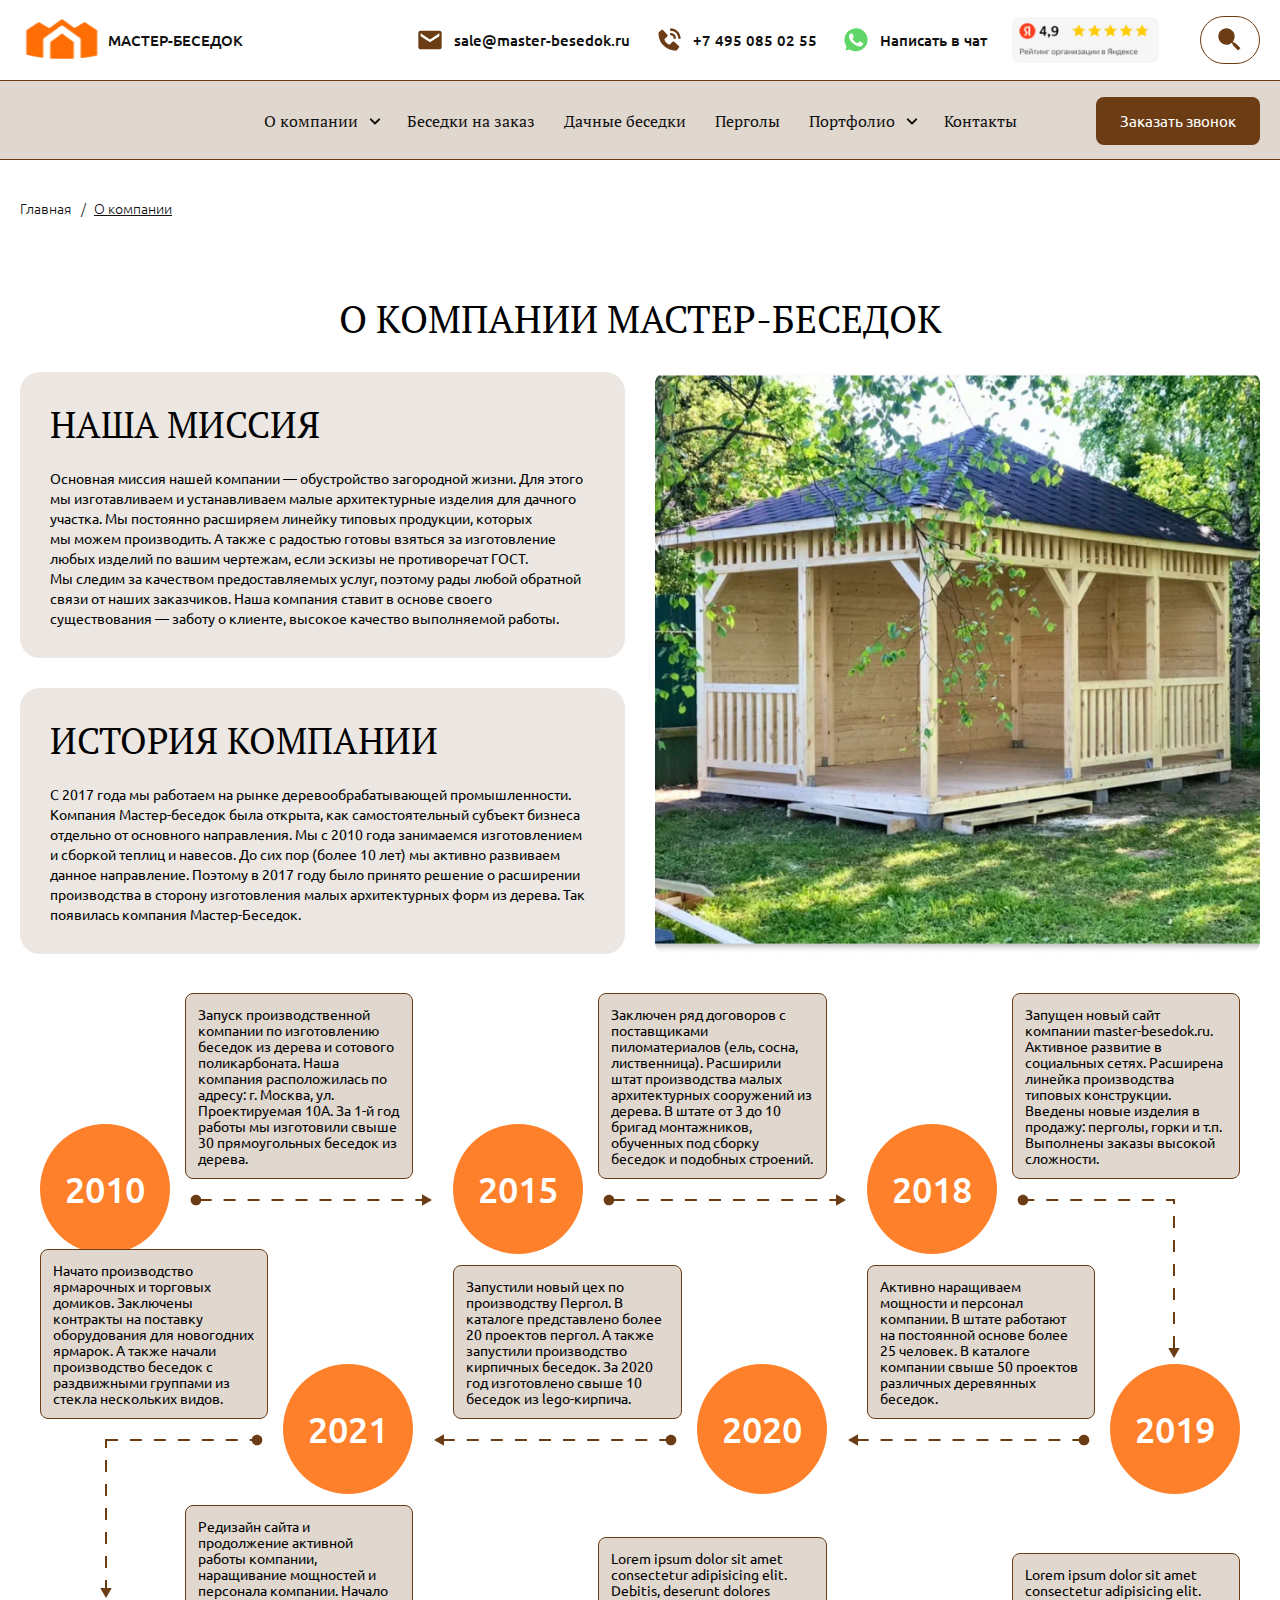
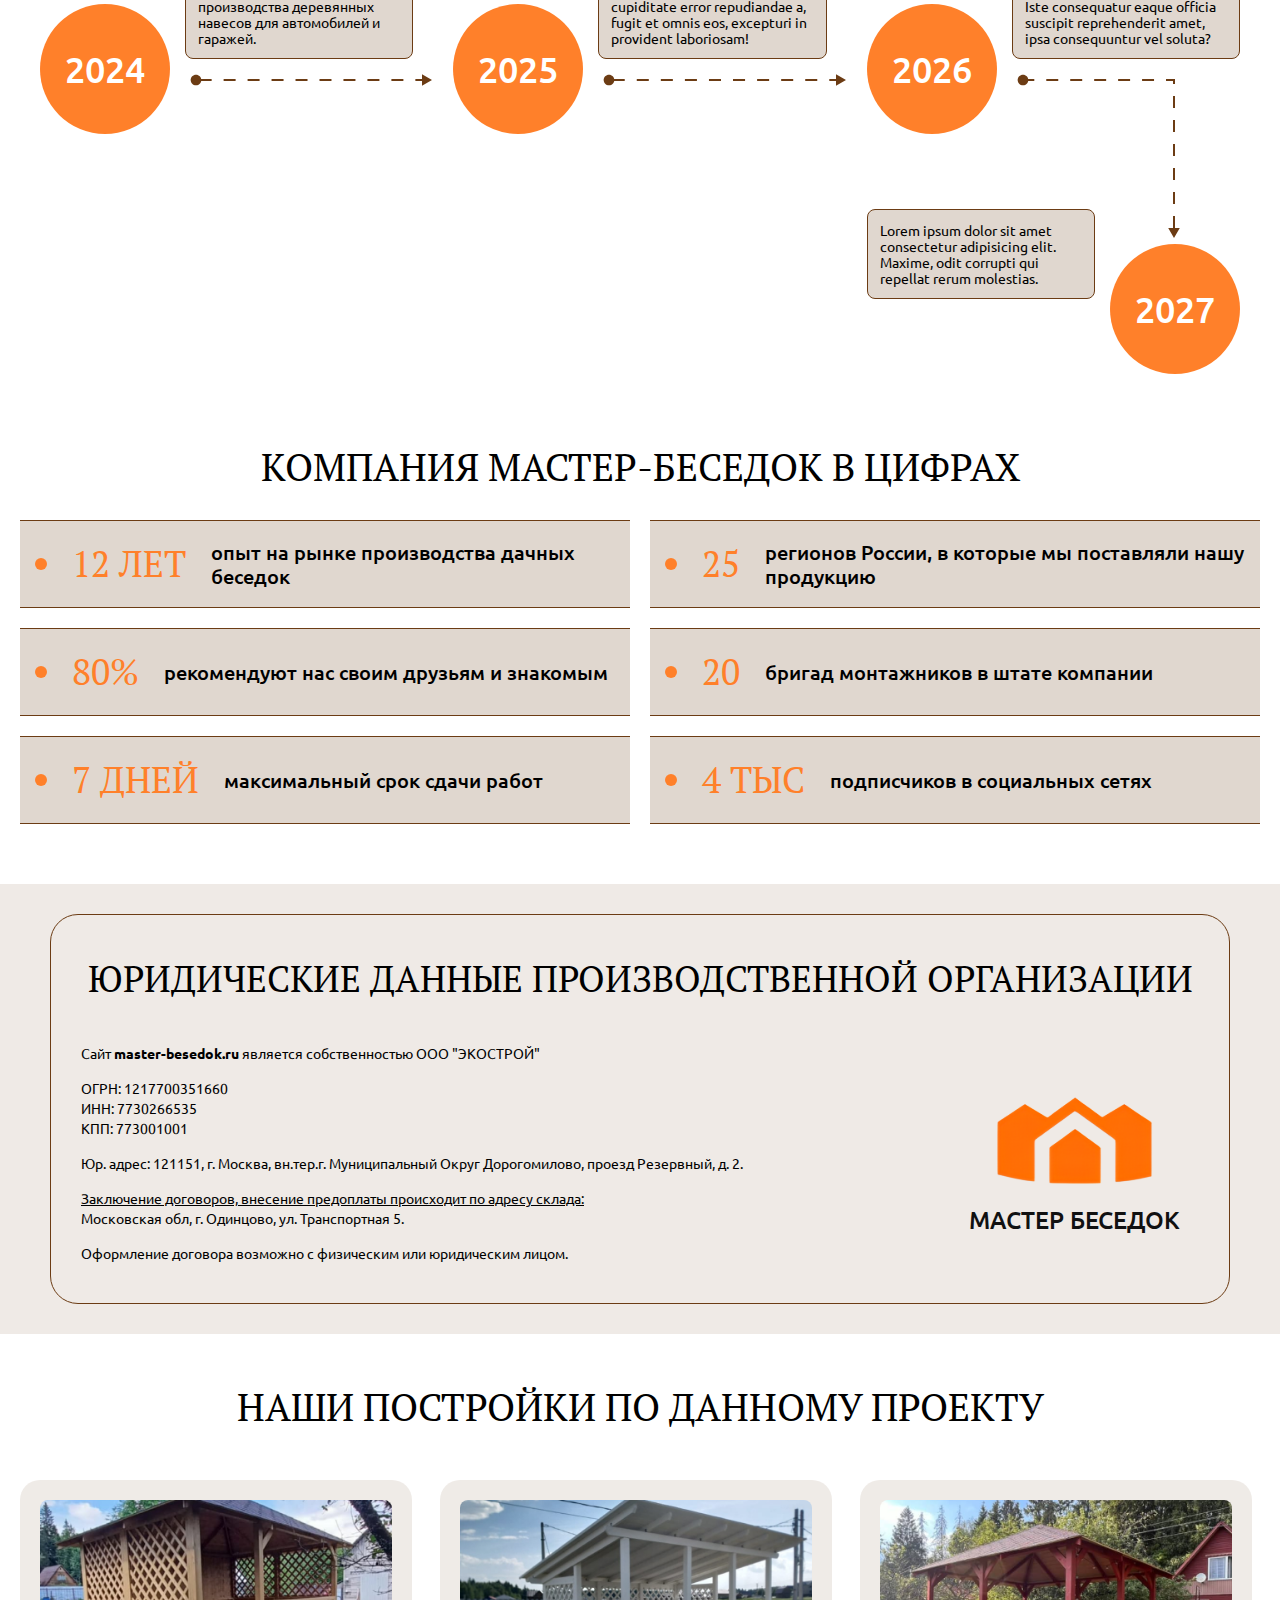
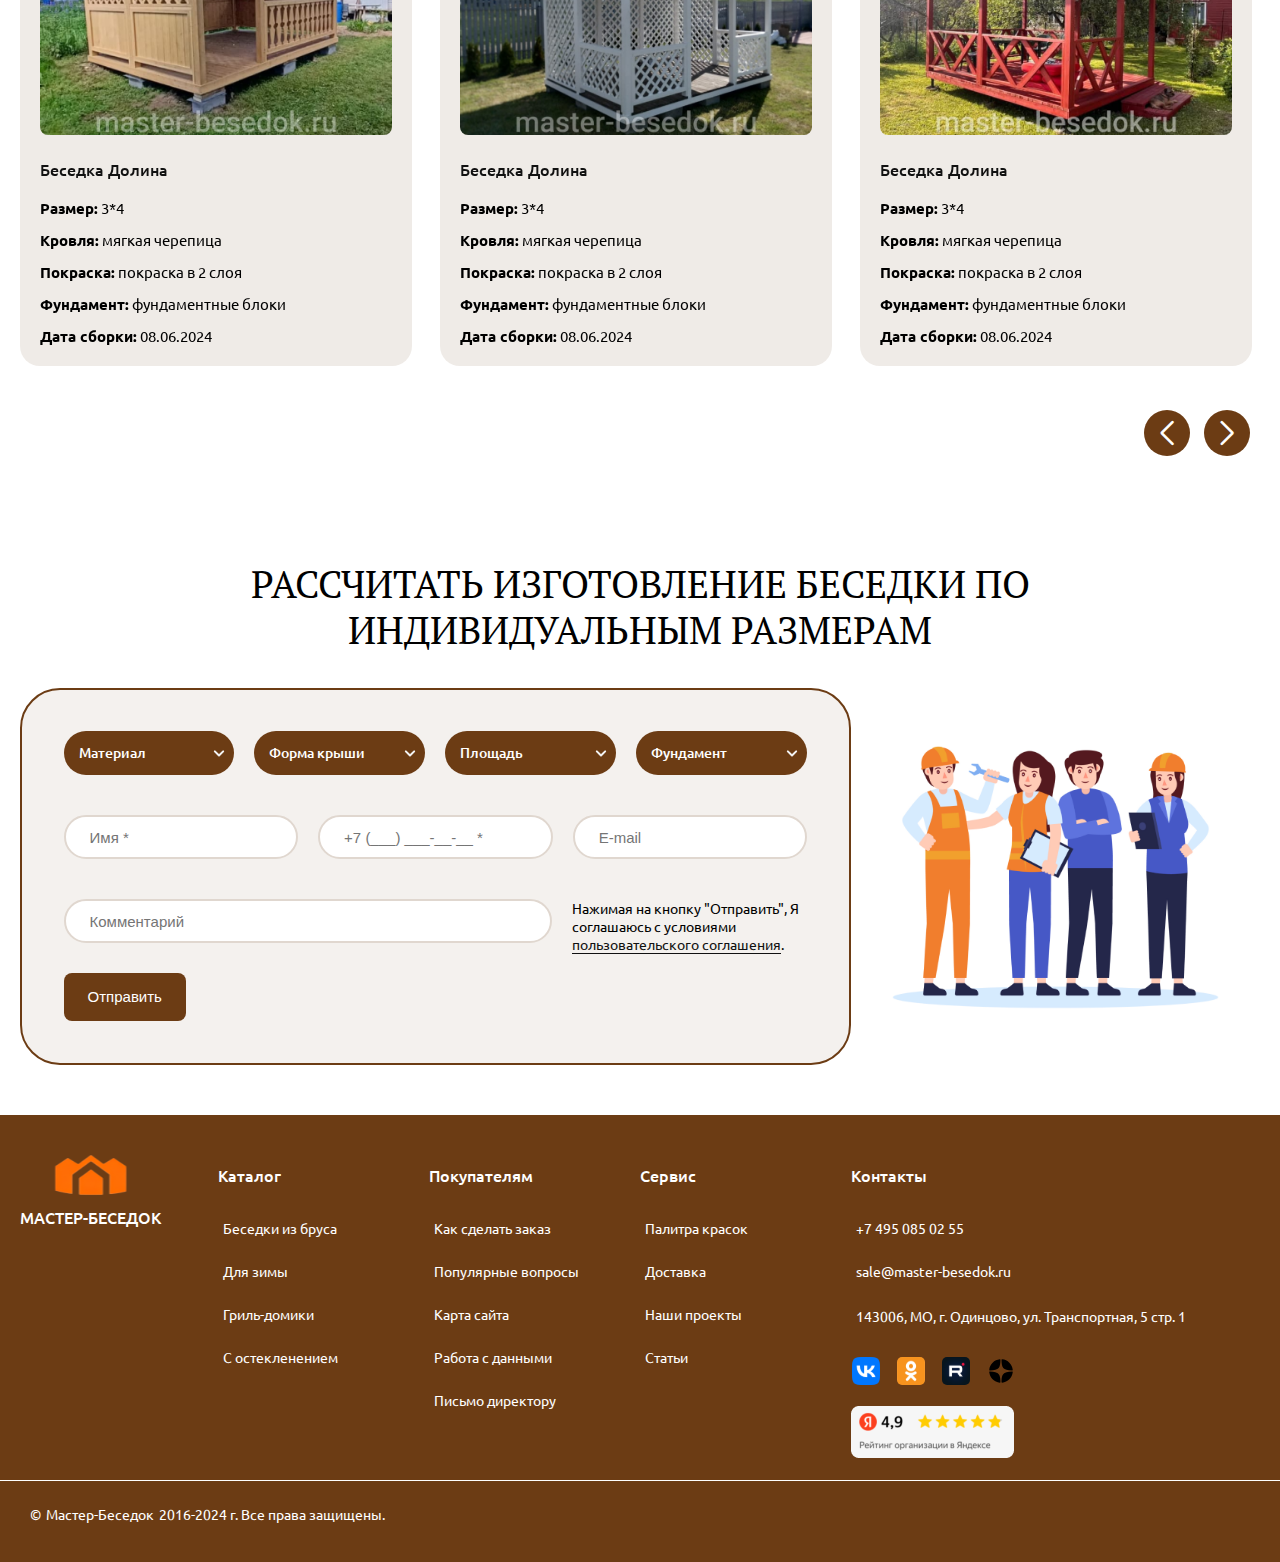
==== about.html @ 77243981 "Add files via upload" ====
<!DOCTYPE html>
<html lang="ru">

<head>
    <meta charset="UTF-8">
    <meta http-equiv="X-UA-Compatible" content="IE=edge">
    <meta name="viewport" content="width=device-width, initial-scale=1.0">
    <title>master-besedok.ru - О компании</title>
    <link rel="apple-touch-icon" sizes="180x180" href="img/apple-touch-icon.png">
    <link rel="icon" type="image/png" sizes="32x32" href="img/favicon-32x32.png">
    <link rel="icon" type="image/png" sizes="16x16" href="img/favicon-16x16.png">
    <link rel="manifest" href="img/site.webmanifest">
    <link rel="preconnect" href="https://fonts.googleapis.com">
    <link rel="preconnect" href="https://fonts.gstatic.com" crossorigin>
    <link href="https://fonts.googleapis.com/css2?family=PT+Serif&family=Ubuntu:wght@400;500&display=swap"
        rel="stylesheet">

    <link rel="stylesheet" href="css/style.min.css">
</head>

<body class="main__body main__about">
    <header class="header">
    <div class="container">
        <div class="header__block">
            <a href="index.html" class="header__logo">
                <img src="img/icon-logo.svg" alt="logo" class="header__logo-img">
                <span>Мастер-Беседок</span>
            </a>
            <div class="header__email">
                <a href="mailto:sale@master-besedok.ru">
                    <img src="img/icon-email.svg" alt="icon">
                    <span>sale@master-besedok.ru</span>
                </a>
            </div>
            <div class="header__phone">
                <a href="tel:+74950850255">
                    <img src="img/icon-phone.svg" alt="icon">
                    <span>+7 495 085 02 55</span>
                </a>
            </div>
            <div class="header__whatsapp">
                <a href="https://wa.me/+74950850255?text=Добрый%20день!%20Хотел%20бы%20узнать%20подробнее%20о%20ваших%20товарах.">
                    <img src="img/icon-wa.svg" alt="icon">
                    <span>Написать в чат</span>
                </a>
            </div>
            <div class="header__rating">
                <a href="">
                    <img src="img/rating.png" alt="rating">
                </a>
            </div>
            <div class="header__search">
                <div class="header__search-block" id="search">
                    <form class="header__search-form" method="GET" action="/search/">
                        <input type="text" class="header__search-form--input" name="search" required="required" placeholder="Введите слово для поиска..">
                        <button class="header__search-form--btn">Поиск</button>
                    </form>
                </div>
            </div>
        </div>
    </div>
</header>
    <div class="navbar" id="navbar">
  <div class="container">
    <div class="navbar__block">
      <nav class="navbar__nav">
        <ul class="menu">
          <li class="menu__item">
            <a href="index.html" class="menu__item-link">Главная</a>
          </li>
          <li class="menu__item menu__item-parent">
            <a href="about.html" class="menu__item-link">О компании</a>
            <ul class="submenu">
              <li class="submenu__item">
                <a href="manufacture.html" class="submenu__item-link">Производство</a>
              </li>
              <li class="submenu__item">
                <a href="garantee.html" class="submenu__item-link">Гарантии</a>
              </li>
              <li class="submenu__item">
                <a href="delivery.html" class="submenu__item-link"
                  >Доставка и оплата</a
                >
              </li>
              <li class="submenu__item">
                <a href="video.html" class="submenu__item-link"
                  >Видео-обзоры</a
                >
              </li>
              <li class="submenu__item">
                <a href="faq.html" class="submenu__item-link"
                  >Вопросы и ответы</a
                >
              </li>
            </ul>
          </li>
          <li class="menu__item">
            <a href="catalog.html" class="menu__item-link">Беседки на заказ</a>
          </li>
          <li class="menu__item">
            <a href="catalog.html" class="menu__item-link">Дачные беседки</a>
          </li>
          <li class="menu__item">
            <a href="catalog.html" class="menu__item-link">Перголы</a>
          </li>
          <li class="menu__item menu__item-parent">
            <a href="#" class="menu__item-link">Портфолио</a>
            <ul class="submenu">
              <li class="submenu__item">
                <a href="catalog.html" class="submenu__item-link"
                  >Беседки на заказ</a
                >
              </li>
              <li class="submenu__item">
                <a href="catalog.html" class="submenu__item-link"
                  >Дачные беседки</a
                >
              </li>
              <li class="submenu__item">
                <a href="catalog.html" class="submenu__item-link">Перголы</a>
              </li>
            </ul>
          </li>
          <li class="menu__item">
            <a href="contacts.html" class="menu__item-link">Контакты</a>
          </li>
          <li class="menu__item menu__search">
            <form class="menu__search-form" method="GET" action="/search/">
              <input
                type="text"
                class="menu__search-form--input"
                name="search"
                required="required"
                placeholder="Введите слово для поиска.."
              />
              <button class="menu__search-form--btn">Поиск</button>
            </form>
          </li>
          <li class="menu__item menu__email">
            <a href="mailto:sale@master-besedok.ru">
              <img src="img/icon-email.svg" alt="icon" />
              <span>sale@master-besedok.ru</span>
            </a>
          </li>
          <li class="menu__item menu__callback">
            <a href="#" class="callback">Заказать звонок</a>
          </li>
          <li class="menu__item menu__rating">
            <a href="">
              <img src="img/rating.png" alt="rating" />
            </a>
          </li>
        </ul>
        <div class="navbar__info">
          <div class="navbar__info-whatsapp">
            <a
              href="https://wa.me/+74950850255?text=Добрый%20день!%20Хотел%20бы%20узнать%20подробнее%20о%20ваших%20товарах."
            >
              <img src="img/icon-wa.svg" alt="icon" />
            </a>
          </div>
          <div class="navbar__info-phone">
            <a href="tel:+74950850255">
              <img src="img/icon-phone.svg" alt="icon" />
              <span>+7 495 085 02 55</span>
            </a>
          </div>
          <div class="navbar__info-callback">
            <a href="#" class="callback">Заказать звонок</a>
          </div>
        </div>
      </nav>
      <nav class="navbar__catalog">
        <div class="catalog" id="catalog">
          <a href="#" class="catalog__link">Каталог товаров</a>
          <ul class="catalog__menu">
            <li class="catalog__item catalog__item-parent">
              <a href="catalog.html" class="catalog__item-link"
                >Комплектация<span></span
              ></a>
              <ul class="submenu">
                <li class="submenu__item">
                  <a href="product.html" class="submenu__item-link"
                    >С барбекю</a
                  >
                </li>
                <li class="submenu__item">
                  <a href="product.html" class="submenu__item-link"
                    >С летней кухней</a
                  >
                </li>
              </ul>
            </li>
            <li class="catalog__item catalog__item-parent">
              <a href="catalog.html" class="catalog__item-link"
                >Материал<span></span
              ></a>
              <ul class="submenu">
                <li class="submenu__item">
                  <a href="product.html" class="submenu__item-link">Брус</a>
                </li>
                <li class="submenu__item">
                  <a href="product.html" class="submenu__item-link"
                    >Оцилиндрованное бревно</a
                  >
                </li>
              </ul>
            </li>
            <li class="catalog__item catalog__item-parent">
              <a href="catalog.html" class="catalog__item-link"
                >Форма основания<span></span
              ></a>
              <ul class="submenu">
                <li class="submenu__item">
                  <a href="product.html" class="submenu__item-link"
                    >Квадратные</a
                  >
                </li>
                <li class="submenu__item">
                  <a href="product.html" class="submenu__item-link">Угловые</a>
                </li>
              </ul>
            </li>
            <li class="catalog__item catalog__item-parent">
              <a href="catalog.html" class="catalog__item-link"
                >Форма крыши<span></span
              ></a>
              <ul class="submenu">
                <li class="submenu__item">
                  <a href="product.html" class="submenu__item-link"
                    >Односкатная крыша</a
                  >
                </li>
                <li class="submenu__item">
                  <a href="product.html" class="submenu__item-link"
                    >Двухскатная крыша</a
                  >
                </li>
              </ul>
            </li>
            <li class="catalog__item catalog__item-parent">
              <a href="catalog.html" class="catalog__item-link"
                >Остекленение<span></span
              ></a>
              <ul class="submenu">
                <li class="submenu__item">
                  <a href="product.html" class="submenu__item-link">Зимние</a>
                </li>
                <li class="submenu__item">
                  <a href="product.html" class="submenu__item-link">Летние</a>
                </li>
              </ul>
            </li>
            <li class="catalog__item catalog__item-parent">
              <a href="catalog.html" class="catalog__item-link"
                >Стиль<span></span
              ></a>
              <ul class="submenu">
                <li class="submenu__item">
                  <a href="product.html" class="submenu__item-link">Финские</a>
                </li>
                <li class="submenu__item">
                  <a href="product.html" class="submenu__item-link">Японские</a>
                </li>
              </ul>
            </li>
            <li class="catalog__item catalog__item-parent">
              <a href="catalog.html" class="catalog__item-link"
                >Производитель<span></span
              ></a>
              <ul class="submenu">
                <li class="submenu__item">
                  <a href="product.html" class="submenu__item-link"
                    >Агросфера</a
                  >
                </li>
                <li class="submenu__item">
                  <a href="product.html" class="submenu__item-link"
                    >Череповецкие</a
                  >
                </li>
              </ul>
            </li>
          </ul>
        </div>
      </nav>
      <button class="burger">
        <span></span>
      </button>
    </div>
  </div>
</div>

    <section class="breadcrumb">
    <div class="container">
        <div class="breadcrumb__block">
            <span>
                <a href="index.html" class="breadcrumb__link">Главная</a>
            </span>
            <span>
                <span class="breadcrumb__item">О компании</span>
            </span>
        </div>
    </div>
</section>
    <main>
        <div class="about">
  <div class="container">
    <h1 class="about__title">О компании Мастер-беседок</h1>
    <div class="about__block">
      <div class="about__desc">
        <div class="about__desc-item">
            <h3 class="about__desc-item--title">Наша миссия</h3>
            <p>Основная миссия нашей компании — обустройство загородной жизни. Для этого мы изготавливаем и устанавливаем малые архитектурные изделия для дачного участка. Мы постоянно расширяем линейку типовых продукции, которых мы можем производить. А также с радостью готовы взяться за изготовление любых изделий по вашим чертежам, если эскизы не противоречат ГОСТ. Мы следим за качеством предоставляемых услуг, поэтому рады любой обратной связи от наших заказчиков. Наша компания ставит в основе своего существования — заботу о клиенте, высокое качество выполняемой работы.</p>
        </div>
        <div class="about__desc-item">
            <h3 class="about__desc-item--title">История компании</h3>
            <p>С 2017 года мы работаем на рынке деревообрабатывающей промышленности. Компания Мастер-беседок была открыта, как самостоятельный субъект бизнеса отдельно от основного направления. Мы с 2010 года занимаемся изготовлением и сборкой теплиц и навесов. До сих пор (более 10 лет) мы активно развиваем данное направление. Поэтому в 2017 году было принято решение о расширении производства в сторону изготовления малых архитектурных форм из дерева. Так появилась компания Мастер-Беседок.</p>
        </div>
      </div>
      <div class="about__img">
        <img src="img/about1.jpg" alt="img" />
      </div>
    </div>
  </div>
</div>

        <section class="timeline">
    <div class="container">
        <div class="timeline__block">
            <div class="timeline__item">
                <div class="timeline__item-circle">2010</div>
                <div class="timeline__item-line"></div>
                <div class="timeline__item-content">
                    Запуск производственной компании по изготовлению беседок из дерева и сотового поликарбоната. Наша
                    компания расположилась по адресу: г. Москва, ул. Проектируемая 10А. За 1-й год работы мы изготовили
                    свыше 30 прямоугольных беседок из дерева.
                </div>
            </div>
            <div class="timeline__item">
                <div class="timeline__item-circle">2015</div>
                <div class="timeline__item-line"></div>
                <div class="timeline__item-content">
                    Заключен ряд договоров с поставщиками пиломатериалов (ель, сосна, лиственница). Расширили штат
                    производства малых архитектурных сооружений из дерева. В штате от 3 до 10 бригад монтажников,
                    обученных под сборку беседок и подобных строений.
                </div>
            </div>
            <div class="timeline__item">
                <div class="timeline__item-circle">2018</div>
                <div class="timeline__item-line"></div>
                <div class="timeline__item-content">
                    Запущен новый сайт компании master-besedok.ru. Активное развитие в социальных сетях. Расширена линейка производства типовых конструкции. Введены новые изделия в продажу: перголы, горки и т.п. Выполнены заказы высокой сложности.
                </div>
            </div>
            <div class="timeline__item">
                <div class="timeline__item-circle">2019</div>
                <div class="timeline__item-line"></div>
                <div class="timeline__item-content">
                    Активно наращиваем мощности и персонал компании. В штате работают на постоянной основе более 25 человек. В каталоге компании свыше 50 проектов различных деревянных беседок.
                </div>
            </div>
            <div class="timeline__item">
                <div class="timeline__item-circle">2020</div>
                <div class="timeline__item-line"></div>
                <div class="timeline__item-content">
                    Запустили новый цех по производству Пергол. В каталоге представлено более 20 проектов пергол. А
                    также запустили производство кирпичных беседок. За 2020 год изготовлено свыше 10 беседок из
                    lego-кирпича.
                </div>
            </div>
            <div class="timeline__item">
                <div class="timeline__item-circle">2021</div>
                <div class="timeline__item-line"></div>
                <div class="timeline__item-content">
                    Начато производство ярмарочных и торговых домиков. Заключены контракты на поставку оборудования для
                    новогодних ярмарок. А также начали производство беседок с раздвижными группами из стекла нескольких
                    видов.
                </div>
            </div>
            <div class="timeline__item">
                <div class="timeline__item-circle">2024</div>
                <div class="timeline__item-line"></div>
                <div class="timeline__item-content">
                    Редизайн сайта и продолжение активной работы компании, наращивание мощностей и персонала компании.
                    Начало производства деревянных навесов для автомобилей и гаражей.
                </div>
            </div>

            <div class="timeline__item">
                <div class="timeline__item-circle">2025</div>
                <div class="timeline__item-line"></div>
                <div class="timeline__item-content">
                    Lorem ipsum dolor sit amet consectetur adipisicing elit. Debitis, deserunt dolores cupiditate error repudiandae a, fugit et omnis eos, excepturi in provident laboriosam!
                </div>
            </div>
            <div class="timeline__item">
                <div class="timeline__item-circle">2026</div>
                <div class="timeline__item-line"></div>
                <div class="timeline__item-content">
                    Lorem ipsum dolor sit amet consectetur adipisicing elit. Iste consequatur eaque officia suscipit reprehenderit amet, ipsa consequuntur vel soluta?
                </div>
            </div>
            <div class="timeline__item">
                <div class="timeline__item-circle">2027</div>
                <div class="timeline__item-line"></div>
                <div class="timeline__item-content">
                    Lorem ipsum dolor sit amet consectetur adipisicing elit. Maxime, odit corrupti qui repellat rerum molestias.
                </div>
            </div>
            
        </div>
    </div>
</section>
        <section class="numbers">
    <div class="container">
        <h2 class="numbers__title">компания мастер-беседок в цифрах</h2>
        <div class="numbers__block">
            <div class="numbers__item">
                <span>12 лет</span>
                опыт на рынке производства дачных беседок
            </div>
            <div class="numbers__item">
                <span>25</span>
                регионов России, в которые мы поставляли нашу продукцию
            </div>
            <div class="numbers__item">
                <span>80%</span>
                рекомендуют нас своим друзьям и знакомым
            </div>
            <div class="numbers__item">
                <span>20</span>
                бригад монтажников в штате компании
            </div>
            <div class="numbers__item">
                <span>7 дней</span>
                максимальный срок сдачи работ
            </div>
            <div class="numbers__item">
                <span>4 тыс</span>
                подписчиков в социальных сетях
            </div>
        </div>
    </div>
</section>
        <div class="address">
    <div class="container">
        <div class="address__block">
            <div class="address__title">Юридические данные производственной организации</div>
            <div class="address__desc">
                <div class="address__text">
                    <p>Сайт <b>master-besedok.ru</b> является собственностью ООО "ЭКОСТРОЙ" </p>
                        <p>ОГРН: 1217700351660<br>
                        ИНН: 7730266535<br>
                        КПП: 773001001</p>
                        <p>Юр. адрес: 121151, г. Москва, вн.тер.г. Муниципальный Округ Дорогомилово, проезд Резервный, д. 2.</p>
                        <p><span>Заключение договоров, внесение предоплаты происходит по адресу склада:</span><br>
                        Московская обл, г. Одинцово, ул. Транспортная 5.</p>
                        <p>Оформление договора возможно с физическим или юридическим лицом.</p>
                </div>
                <a href="/" class="address__img">
                    <img src="img/icon-logo.svg" alt="img">
                    <span>Мастер Беседок</span>
                </a>
            </div>
        </div>
    </div>
</div>

        <section class="individual">
  <div class="container">
    <div class="individual__top">
      <h2 class="individual__top-title">наши постройки по данному проекту</h2>
    </div>
    <div class="individual__swiper">
      <div class="individual__block swiper-individual-about swiper">
        <div class="swiper-wrapper individual__wrapper">
          <div class="swiper-slide">
            <div class="individual__item">
              <a href="" class="individual__item-img" title="Беседка Долина">
                <img src="img/individual1.png" alt="img" />
              </a>
              <span class="individual__subtitle">
                <a href="">Беседка Долина</a>
              </span>
              <p><b>Размер:</b> 3*4</p>
              <p><b>Кровля:</b> мягкая черепица</p>
              <p><b>Покраска:</b> покраска в 2 слоя</p>
              <p><b>Фундамент:</b> фундаментные блоки</p>
              <p><b>Дата сборки:</b> 08.06.2024</p>
            </div>
          </div>
          <div class="swiper-slide">
            <div class="individual__item">
              <a href="" class="individual__item-img" title="Беседка Долина">
                <img src="img/individual2.png" alt="img" />
              </a>
              <span class="individual__subtitle">
                <a href="">Беседка Долина</a>
              </span>
              <p><b>Размер:</b> 3*4</p>
              <p><b>Кровля:</b> мягкая черепица</p>
              <p><b>Покраска:</b> покраска в 2 слоя</p>
              <p><b>Фундамент:</b> фундаментные блоки</p>
              <p><b>Дата сборки:</b> 08.06.2024</p>
            </div>
          </div>
          <div class="swiper-slide">
            <div class="individual__item">
              <a href="" class="individual__item-img" title="Беседка Долина">
                <img src="img/individual3.png" alt="img" />
              </a>
              <span class="individual__subtitle">
                <a href="">Беседка Долина</a>
              </span>
              <p><b>Размер:</b> 3*4</p>
              <p><b>Кровля:</b> мягкая черепица</p>
              <p><b>Покраска:</b> покраска в 2 слоя</p>
              <p><b>Фундамент:</b> фундаментные блоки</p>
              <p><b>Дата сборки:</b> 08.06.2024</p>
            </div>
          </div>
        </div>
        <div class="swiper-button-prev"></div>
        <div class="swiper-button-next"></div>
      </div>
    </div>
  </div>
</section>

        <section class="manufacture">
    <div class="container">
        <h3 class="manufacture__title">
            Рассчитать изготовление беседки по индивидуальным размерам
        </h3>
        <div class="manufacture__block">
            <div class="manufacture__calc">
                <div class="calc">
    <div class="calc__params">
        <form id="calculator-form" class="calc__form">
            <div class="calc__form-param">
                <div class="calc__form-group">
                    <p class="calc__form-selected"></p>
                    <span>Материал</span>
                    <div class="calc__form-dropdown">
                        <a href="#" data-value="Брус">Брус</a>
                        <a href="#" data-value="Оцилиндрованное бревно">Оцилиндрованное бревно</a>
                        <a href="#" data-value="Клееный брус">Клееный брус</a>
                        <a href="#" data-value="Lego-кирпич">Lego-кирпич</a>
                    </div>
                </div>
                <div class="calc__form-group">
                    <p class="calc__form-selected"></p>
                    <span>Форма крыши</span>
                    <div class="calc__form-dropdown">
                        <a href="#" data-value="Односкатная">Односкатная</a>
                        <a href="#" data-value="Двускатная">Двускатная</a>
                        <a href="#" data-value="Купольная">Купольная</a>
                        <a href="#" data-value="Многощипцовая">Многощипцовая</a>
                    </div>
                </div>
                <div class="calc__form-group">
                    <p class="calc__form-selected"></p>
                    <span>Площадь</span>
                    <div class="calc__form-dropdown">
                        <a href="#" data-value="до 8 м2">до 8 м2</a>
                        <a href="#" data-value="8-12 м2">8-12 м2</a>
                        <a href="#" data-value="12-16 м2">12-16 м2</a>
                        <a href="#" data-value="16-20 м2">16-20 м2</a>
                        <a href="#" data-value="более 20 м2">более 20 м2</a>
                    </div>
                </div>
                <div class="calc__form-group">
                    <p class="calc__form-selected"></p>
                    <span>Фундамент</span>
                    <div class="calc__form-dropdown">
                        <a href="#" data-value="Фундаментные блоки">Фундаментные блоки</a>
                        <a href="#" data-value="Сваи">Сваи</a>
                        <a href="#" data-value="Каменная плита">Каменная плита</a>
                        <a href="#" data-value="Монолитная плита">Монолитная плита</a>
                    </div>
                </div>
            </div>
            <div class="calc__form-inputs">
                <input type="text" placeholder="Имя *" required="required" name="name">
                <input type="text" placeholder="+7 (___) ___-__-__ *" class="phone_mask" required="required" name="phone">
                <input type="email" placeholder="E-mail" name="email">
            </div>
            <div class="calc__form-comment">
                <div>
                    <input type="text" name="text" placeholder="Комментарий">
                </div>
                <div class="calc__form-comment--agree">
                    <p>Нажимая на кнопку "Отправить", Я соглашаюсь с условиями <a href=""
                            target="__blank">пользовательского соглашения</a>.</p>
                </div>
                <button class="calc__form-submit" type="submit">Отправить</button>
            </div>
        </form>
    </div>
</div>
            </div>
            <div class="manufacture__img">
                <img src="img/calc.png" alt="img">
            </div>
        </div>
    </div>
</section>
    </main>
    <footer class="footer">
    <div class="container">
        <div class="footer__block">
            <div class="footer__item">
                <a href="index.html" class="footer__item-logo">
                    <img src="img/icon-logo.svg" alt="logo">
                    <p>Мастер-Беседок</p>
                </a>
            </div>
            <div class="footer__item">
                <div class="footer__item-title">Каталог</div>
                <ul class="footer__item-list">
                    <li><a href="">Беседки из бруса</a></li>
                    <li><a href="">Для зимы</a></li>
                    <li><a href="">Гриль-домики</a></li>
                    <li><a href="">С остекленением</a></li>
                </ul>
            </div>
            <div class="footer__item">
                <div class="footer__item-title">Покупателям</div>
                <ul class="footer__item-list">
                    <li><a href="">Как сделать заказ</a></li>
                    <li><a href="">Популярные вопросы</a></li>
                    <li><a href="">Карта сайта</a></li>
                    <li><a href="">Работа с данными</a></li>
                    <li><a href="">Письмо директору</a></li>
                </ul>
            </div>
            <div class="footer__item">
                <div class="footer__item-title">Сервис</div>
                <ul class="footer__item-list">
                    <li><a href="">Палитра красок</a></li>
                    <li><a href="">Доставка</a></li>
                    <li><a href="">Наши проекты</a></li>
                    <li><a href="">Статьи</a></li>
                </ul>
            </div>
            <div class="footer__item">
                <div class="footer__item-title">Контакты</div>
                <ul class="footer__item-list">
                    <li><a href="tel:+74950850255">+7 495 085 02 55</a></li>
                    <li><a href="mailto:sale@master-besedok.ru">sale@master-besedok.ru</a></li>
                    <li><span>143006, МО, г. Одинцово, ул. Транспортная, 5 стр. 1</span></li>
                </ul>
                <ul class="footer__item-social">
                    <li>
                        <a href="" target="_blank"><img src="img/icon-vk.svg" alt="VK" /></a>
                    </li>
                    <li>
                        <a href="" target="_blank"><img src="img/icon-od.svg" alt="OK" /></a>
                    </li>
                    <li>
                        <a href="" target="_blank"><img src="img/icon-ru.svg" alt="RU" /></a>
                    </li>
                    <li>
                        <a href="" target="_blank"><img src="img/icon-fr.svg" alt="FR" /></a>
                    </li>
                </ul>
                <a href="" class="footer__item-rating">
                    <img src="img/rating.png" alt="Рейтинг">
                </a>
            </div>
        </div>
    </div>
    <div class="container-fluid footer__container">
        <div class="container">
            <div class="footer__copyright">
                <div class="footer__copyright-text">© <a href="">Мастер-Беседок</a> 2016-2024 г. Все права защищены.</div>
            </div>
        </div>
    </div>
</footer>
<button id="to-top-button" class="to-top">
    <img src="img/icon-top.svg" alt="top">
</button>
    <div class="modal__wrapper" id="callback-modal">
    <div class="modal">
        <div class="modal__close" id="callback-close">
            <img src="img/icon-close.svg" alt="cancel">
        </div>
        <div class="modal__title"><span>Обратный звонок</span> </div>
        <div class="modal__body">
            <form class="form">
    <div class="form__inputs">
        <input type="text" placeholder="Имя *" required="required" name="name">
        <input type="text" placeholder="+7 (___) ___-__-__ *" class="phone_mask" required="required" name="phone">
        <input type="email" placeholder="E-mail" name="email">
    </div>
    <div class="form__comment">
        <div>
            <input type="text" name="text" placeholder="Комментарий">
        </div>
        <div class="form__comment-agree">
            <p>Нажимая на кнопку "Отправить", Я соглашаюсь с условиями <a href="" target="__blank">пользовательского
                    соглашения</a>.</p>
        </div>
        <button class="form__submit" type="submit">Отправить</button>
    </div>
</form>
        </div>
    </div>
</div>

</body>

<script src="js/scripts.min.js"></script>

</html>
---- css/style.min.css ----
@import url('https://fonts.googleapis.com/css2?family=PT+Serif&family=Ubuntu:wght@400; 500&display=swap');*{padding:0;margin:0;border:0}*,:after,:before{-webkit-box-sizing:border-box;box-sizing:border-box}aside,footer,header,nav,section{display:block}body{line-height:1;-ms-text-size-adjust:100%;-moz-text-size-adjust:100%;-webkit-text-size-adjust:100%}input::-ms-clear{display:none}button{cursor:pointer}button::-moz-focus-inner{padding:0;border:0}a,a:visited{text-decoration:none}a:hover{text-decoration:none}ul li{list-style:none}img{vertical-align:top}h1,h2,h3,h4,h5,h6{font-weight:inherit;font-size:inherit}.container{max-width:1629px;width:100%;margin:0 auto;padding:0 20px}body{font-family:Ubuntu,sans-serif;font-weight:400;font-style:normal;font-size:16px;overflow-x:hidden}body.locked{overflow:hidden}body.locked.open{padding-right:0!important}a{-webkit-transition:all .3s ease;-o-transition:all .3s ease;transition:all .3s ease}@-webkit-keyframes fade{0%{opacity:0}100%{opacity:1}}@keyframes fade{0%{opacity:0}100%{opacity:1}}h1{font-size:48px;line-height:56px;font-family:"PT Serif",serif;text-align:center;margin-bottom:50px;text-transform:uppercase;width:100%;max-width:1000px;margin-left:auto;margin-right:auto}h2,h3{font-size:40px;line-height:48px;font-family:"PT Serif",serif;text-align:center;margin-bottom:50px;text-transform:uppercase;width:100%;max-width:1000px;margin-left:auto;margin-right:auto}.custom-checkbox{position:relative;display:inline-block;width:24px;height:24px}.custom-checkbox input[type=checkbox]{position:absolute;width:100%;height:100%;margin:0;opacity:0;cursor:pointer;z-index:2}.custom-checkbox input[type=checkbox]:checked~.checkmark{background:url(../img/icon-check-b.svg) center center no-repeat}.custom-checkbox input[type=checkbox]:checked~.checkmark::after{content:"";position:absolute;left:7px;top:3px;width:6px;height:12px;border:solid #fff;border-width:0 2px 2px 0;-webkit-transform:rotate(45deg);-ms-transform:rotate(45deg);transform:rotate(45deg)}.custom-checkbox .checkmark{position:absolute;top:0;left:0;width:100%;height:100%;background-color:#fff;border:1px solid #111;border-radius:4px}.custom-checkbox .checkmark::after{content:"";position:absolute;display:none}.header{height:110px;background:#fff}.header__block{height:110px;display:-webkit-box;display:-ms-flexbox;display:flex;-webkit-box-pack:justify;-ms-flex-pack:justify;justify-content:space-between;-webkit-box-align:center;-ms-flex-align:center;align-items:center;gap:25px}.header__logo{display:-webkit-box;display:-ms-flexbox;display:flex;gap:5px;-webkit-box-align:center;-ms-flex-align:center;align-items:center;font-size:16px;font-weight:500;color:#111;text-transform:uppercase}.header__email{margin-left:auto}.header__email a{display:-webkit-box;display:-ms-flexbox;display:flex;gap:10px;-webkit-box-align:center;-ms-flex-align:center;align-items:center;font-size:16px;font-weight:500;color:#111}.header__email a img{-webkit-transition:all .1s ease;-o-transition:all .1s ease;transition:all .1s ease}.header__email a:hover{color:#ff802a}.header__email a:hover img{-webkit-filter:invert(66%) sepia(58%) saturate(3211%) hue-rotate(338deg) brightness(98%) contrast(106%);filter:invert(66%) sepia(58%) saturate(3211%) hue-rotate(338deg) brightness(98%) contrast(106%)}.header__email img{width:28px;height:28px;-o-object-fit:contain;object-fit:contain}.header__phone a{display:-webkit-box;display:-ms-flexbox;display:flex;gap:10px;-webkit-box-align:center;-ms-flex-align:center;align-items:center;font-size:16px;font-weight:500;color:#111}.header__phone a img{-webkit-transition:all .1s ease;-o-transition:all .1s ease;transition:all .1s ease}.header__phone a:hover{color:#ff802a}.header__phone a:hover img{-webkit-filter:invert(66%) sepia(58%) saturate(3211%) hue-rotate(338deg) brightness(98%) contrast(106%);filter:invert(66%) sepia(58%) saturate(3211%) hue-rotate(338deg) brightness(98%) contrast(106%)}.header__phone img{width:28px;height:28px;-o-object-fit:contain;object-fit:contain}.header__whatsapp a{display:-webkit-box;display:-ms-flexbox;display:flex;gap:10px;-webkit-box-align:center;-ms-flex-align:center;align-items:center;font-size:16px;font-weight:500;color:#111}.header__whatsapp a:hover{color:#ff802a}.header__whatsapp img{width:28px;height:28px;-o-object-fit:contain;object-fit:contain}.header__rating a{display:-webkit-box;display:-ms-flexbox;display:flex;-webkit-box-align:center;-ms-flex-align:center;align-items:center}.header__search-block{height:48px;display:-webkit-box;display:-ms-flexbox;display:flex;-webkit-box-align:center;-ms-flex-align:center;align-items:center;-webkit-box-pack:center;-ms-flex-pack:center;justify-content:center;padding:0 16px;cursor:pointer;position:relative;width:60px}.header__search-block:after{content:"";width:28px;height:28px;background:url(../img/icon-search.svg) center center no-repeat;background-size:contain;z-index:1;-webkit-transition:all .1s ease;-o-transition:all .1s ease;transition:all .1s ease}.header__search-block:hover:after{-webkit-filter:invert(66%) sepia(58%) saturate(3211%) hue-rotate(338deg) brightness(98%) contrast(106%);filter:invert(66%) sepia(58%) saturate(3211%) hue-rotate(338deg) brightness(98%) contrast(106%)}.header__search-block.open .header__search-form{width:260px;padding-left:20px}.header__search-block.open .header__search-form--input{width:180px}.header__search-form{height:48px;width:100%;display:-webkit-box;display:-ms-flexbox;display:flex;-webkit-box-align:center;-ms-flex-align:center;align-items:center;border:1px solid #6c3c14;border-radius:48px;position:absolute;right:0;top:0;width:100%;background:#fff;-webkit-transition:all .3s ease;-o-transition:all .3s ease;transition:all .3s ease}.header__search-form--input{display:-webkit-box;display:-ms-flexbox;display:flex;width:0;height:100%;-webkit-transition:all .3s ease;-o-transition:all .3s ease;transition:all .3s ease;outline:0}.header__search-form--btn{font-size:0}.navbar{width:100%;height:100px;background:#e0d7cf;border-top:1px solid #6c3c14;border-bottom:1px solid #6c3c14;position:relative;z-index:2}.navbar.fixed{position:fixed;top:0}.navbar.fixed .navbar__info-whatsapp{display:block}.navbar.fixed .navbar__info-phone{display:block}.navbar.fixed .navbar__info-callback{display:none}.navbar__block{height:100px;position:relative;display:-webkit-box;display:-ms-flexbox;display:flex;-webkit-box-align:center;-ms-flex-align:center;align-items:center;-webkit-box-pack:center;-ms-flex-pack:center;justify-content:center}.navbar__info{position:absolute;right:0;top:50%;-webkit-transform:translateY(-50%);-ms-transform:translateY(-50%);transform:translateY(-50%);display:-webkit-box;display:-ms-flexbox;display:flex;-webkit-box-pack:center;-ms-flex-pack:center;justify-content:center;-webkit-box-align:center;-ms-flex-align:center;align-items:center;gap:20px}.navbar__info-callback a{background:#6c3c14;border-radius:8px;padding:16px 24px;height:52px;color:#fff;display:block}.navbar__info-callback a:hover{background:#ff802a}.navbar__info-phone{display:none}.navbar__info-phone a{display:-webkit-box;display:-ms-flexbox;display:flex;gap:10px;-webkit-box-align:center;-ms-flex-align:center;align-items:center;font-size:16px;font-weight:500;color:#111}.navbar__info-phone a img{-webkit-transition:all .1s ease;-o-transition:all .1s ease;transition:all .1s ease}.navbar__info-phone a:hover{color:#ff802a}.navbar__info-phone a:hover img{-webkit-filter:invert(66%) sepia(58%) saturate(3211%) hue-rotate(338deg) brightness(98%) contrast(106%);filter:invert(66%) sepia(58%) saturate(3211%) hue-rotate(338deg) brightness(98%) contrast(106%)}.navbar__info-phone img{width:28px;height:28px;-o-object-fit:contain;object-fit:contain}.navbar__info-whatsapp{display:none}.navbar__info-whatsapp a{display:-webkit-box;display:-ms-flexbox;display:flex;gap:10px;-webkit-box-align:center;-ms-flex-align:center;align-items:center;font-size:16px;font-weight:500;color:#111}.navbar__info-whatsapp img{width:28px;height:28px;-o-object-fit:contain;object-fit:contain}.navbar__catalog{display:none;margin-left:auto;margin-right:auto}.menu{display:-webkit-box;display:-ms-flexbox;display:flex;gap:5px}.menu__item{display:-webkit-box;display:-ms-flexbox;display:flex;-webkit-box-align:center;-ms-flex-align:center;align-items:center;position:relative;-webkit-transition:all .5s ease;-o-transition:all .5s ease;transition:all .5s ease}.menu__item:first-child{display:none}.menu__item-parent:after{content:"";display:-webkit-box;display:-ms-flexbox;display:flex;width:20px;height:20px;background:url(../img/icon-arrow-down.svg) center center no-repeat;background-size:contain;margin-left:-5px;margin-right:5px;-webkit-transition:all .4s ease;-o-transition:all .4s ease;transition:all .4s ease}.menu__item-parent:hover:after{-webkit-transform:rotate(180deg);-ms-transform:rotate(180deg);transform:rotate(180deg)}.menu__item-parent:hover .submenu{-webkit-box-shadow:0 4px 4px rgba(0,0,0,.25);box-shadow:0 4px 4px rgba(0,0,0,.25);z-index:2;height:auto;opacity:1;-webkit-transform:translateY(0);-ms-transform:translateY(0);transform:translateY(0)}.menu__item-parent:focus-within,.menu__item-parent:hover{background:#fff;border-radius:4px}.menu__item-link{display:-webkit-box;display:-ms-flexbox;display:flex;position:relative;font-size:16px;line-height:20px;font-family:"PT Serif",serif;color:#111;-webkit-transition:all .3s ease;-o-transition:all .3s ease;transition:all .3s ease;padding:12px;height:44px;background:0 0;border-radius:4px}.menu__item-link:hover{background:#fff}.menu .submenu{position:absolute;left:0;top:100%;width:-webkit-max-content;width:-moz-max-content;width:max-content;background:#e0d7cf;-webkit-box-shadow:none;box-shadow:none;z-index:-2;height:0;opacity:0;border-radius:8px;overflow:hidden;border-top:2px solid #e0d7cf;-webkit-transition:opacity .5s ease .1s,height .5s ease .1s,-webkit-transform .5s ease .1s;transition:opacity .5s ease .1s,height .5s ease .1s,-webkit-transform .5s ease .1s;-o-transition:opacity .5s ease .1s,height .5s ease .1s,transform .5s ease .1s;transition:opacity .5s ease .1s,height .5s ease .1s,transform .5s ease .1s;transition:opacity .5s ease .1s,height .5s ease .1s,transform .5s ease .1s,-webkit-transform .5s ease .1s;-webkit-transform:translateY(-44px);-ms-transform:translateY(-44px);transform:translateY(-44px)}.menu .submenu__item{display:-webkit-box;display:-ms-flexbox;display:flex;position:relative}.menu .submenu__item-link{display:-webkit-box;display:-ms-flexbox;display:flex;position:relative;font-size:16px;line-height:20px;font-family:"PT Serif",serif;color:#111;-webkit-transition:all .3s ease;-o-transition:all .3s ease;transition:all .3s ease;padding:12px;width:100%;height:44px;background:0 0;border-radius:4px}.menu .submenu__item-link:hover{background:#fff}.menu__search{margin-top:20px;margin-bottom:10px;display:none}.menu__search-form{height:48px;width:100%;display:-webkit-box;display:-ms-flexbox;display:flex;-webkit-box-align:center;-ms-flex-align:center;align-items:center;border:1px solid #6c3c14;border-radius:48px;width:100%;background:#e0d7cf;-webkit-transition:all .3s ease;-o-transition:all .3s ease;transition:all .3s ease;overflow:hidden}.menu__search-form--input{display:-webkit-box;display:-ms-flexbox;display:flex;width:calc(100% - 50px);height:100%;-webkit-transition:all .3s ease;-o-transition:all .3s ease;transition:all .3s ease;outline:0;padding-left:20px;background:#e0d7cf}.menu__search-form--btn{font-size:0;position:relative;background:#e0d7cf}.menu__search-form--btn:after{content:"";display:-webkit-box;display:-ms-flexbox;display:flex;width:28px;height:28px;background:url(../img/icon-search.svg) center center no-repeat;background-size:contain;z-index:1;-webkit-transition:all .1s ease;-o-transition:all .1s ease;transition:all .1s ease}.menu__rating{display:none;margin-top:10px}.menu__email{display:none;margin-top:10px}.menu__email a{display:-webkit-box;display:-ms-flexbox;display:flex;gap:10px;-webkit-box-align:center;-ms-flex-align:center;align-items:center;font-size:16px;font-weight:500;color:#111}.menu__email a img{-webkit-transition:all .1s ease;-o-transition:all .1s ease;transition:all .1s ease}.menu__email a:hover{color:#ff802a}.menu__email a:hover img{-webkit-filter:invert(66%) sepia(58%) saturate(3211%) hue-rotate(338deg) brightness(98%) contrast(106%);filter:invert(66%) sepia(58%) saturate(3211%) hue-rotate(338deg) brightness(98%) contrast(106%)}.menu__email img{width:28px;height:28px;-o-object-fit:contain;object-fit:contain}.menu__callback{margin-top:10px;display:none}.menu__callback a{background:#6c3c14;border-radius:8px;padding:16px 24px;height:44px;color:#fff;display:block;width:-webkit-fit-content;width:-moz-fit-content;width:fit-content}.menu__callback a:hover{background:#ff802a}.catalog{position:relative;display:-webkit-box;display:-ms-flexbox;display:flex;font-size:16px;line-height:44px;font-family:"PT Serif",serif;color:#111;-webkit-transition:all .3s ease;-o-transition:all .3s ease;transition:all .3s ease;padding:0 12px;height:44px;background:0 0;border-radius:4px}.catalog.active,.catalog:hover{background:#6c3c14}.catalog.active .catalog__link,.catalog:hover .catalog__link{color:#fff}.catalog.active .catalog__link:after,.catalog:hover .catalog__link:after{-webkit-filter:invert(99%) sepia(4%) saturate(365%) hue-rotate(41deg) brightness(122%) contrast(100%);filter:invert(99%) sepia(4%) saturate(365%) hue-rotate(41deg) brightness(122%) contrast(100%);-webkit-transform:rotate(180deg);-ms-transform:rotate(180deg);transform:rotate(180deg)}.catalog__link{display:-webkit-box;display:-ms-flexbox;display:flex;position:relative;font-size:16px;line-height:44px;font-family:"PT Serif",serif;color:#111;-webkit-transition:all .3s ease;-o-transition:all .3s ease;transition:all .3s ease;padding:0 12px;height:44px;background:0 0;border-radius:4px}.catalog__link:after{content:"";display:-webkit-box;display:-ms-flexbox;display:flex;width:20px;height:20px;background:url(../img/icon-arrow-down.svg) center center no-repeat;background-size:contain;margin-left:5px;margin-right:-5px;margin-top:10px;-webkit-transition:all .4s ease;-o-transition:all .4s ease;transition:all .4s ease}.catalog__menu{position:absolute;top:100%;left:0;background:#e0d7cf;width:100%;max-width:350px;min-width:350px;max-height:calc(100vh - 160px);overflow-y:auto;-webkit-transform:translateX(calc(-50% + 95px));-ms-transform:translateX(calc(-50% + 95px));transform:translateX(calc(-50% + 95px));padding:12px 20px;border-radius:12px;-webkit-box-shadow:0 4px 4px rgba(0,0,0,.25);box-shadow:0 4px 4px rgba(0,0,0,.25);display:none}.catalog__menu.active{display:block}.catalog__item{display:-webkit-box;display:-ms-flexbox;display:flex;-webkit-box-orient:vertical;-webkit-box-direction:normal;-ms-flex-direction:column;flex-direction:column;position:relative;-webkit-transition:all .5s ease;-o-transition:all .5s ease;transition:all .5s ease}.catalog__item.active,.catalog__item:hover{background:#6c3c14}.catalog__item.active .catalog__item-link,.catalog__item:hover .catalog__item-link{color:#fff}.catalog__item.active .catalog__item-link span:after,.catalog__item:hover .catalog__item-link span:after{-webkit-filter:invert(99%) sepia(4%) saturate(365%) hue-rotate(41deg) brightness(122%) contrast(100%);filter:invert(99%) sepia(4%) saturate(365%) hue-rotate(41deg) brightness(122%) contrast(100%)}.catalog__item.active .catalog__item-link span{-webkit-transform:translateY(-50%) rotate(180deg);-ms-transform:translateY(-50%) rotate(180deg);transform:translateY(-50%) rotate(180deg)}.catalog__item-link{display:-webkit-box;display:-ms-flexbox;display:flex;position:relative;font-size:16px;line-height:20px;font-family:"PT Serif",serif;color:#111;-webkit-transition:all .3s ease;-o-transition:all .3s ease;transition:all .3s ease;padding:12px;height:44px;background:0 0;border-radius:4px}.catalog__item-link span{cursor:pointer;position:absolute;right:5px;top:50%;-webkit-transform:translateY(-50%);-ms-transform:translateY(-50%);transform:translateY(-50%);display:-webkit-box;display:-ms-flexbox;display:flex;width:30px;height:30px}.catalog__item-link span:hover{background:#8b5120}.catalog__item-link span:hover:after{-webkit-transform:rotate(180deg);-ms-transform:rotate(180deg);transform:rotate(180deg)}.catalog__item-link span:after{content:"";display:-webkit-box;display:-ms-flexbox;display:flex;width:100%;height:100%;background:url(../img/icon-arrow-down.svg) center center no-repeat;background-size:contain;margin-left:5px;margin-right:5px;-webkit-transition:all .4s ease;-o-transition:all .4s ease;transition:all .4s ease}.catalog .submenu{background:#fff;width:100%;display:none}.catalog .submenu.active{display:block}.catalog .submenu__item{display:-webkit-box;display:-ms-flexbox;display:flex;position:relative}.catalog .submenu__item-link{display:-webkit-box;display:-ms-flexbox;display:flex;position:relative;font-size:16px;line-height:20px;font-family:"PT Serif",serif;color:#111;-webkit-transition:all .3s ease;-o-transition:all .3s ease;transition:all .3s ease;padding:12px;width:100%;height:44px;background:0 0;border-radius:4px}.catalog .submenu__item-link:hover{background:#fff}.burger{display:none;background:#e0d7cf;border-radius:4px;width:30px;height:30px;z-index:3;-webkit-transition:all .3s ease;-o-transition:all .3s ease;transition:all .3s ease}.burger.active:hover,.burger:hover{background:#6c3c14}.burger.active:hover:after,.burger.active:hover:before,.burger:hover:after,.burger:hover:before{background:#fff}.burger.active:hover span,.burger:hover span{background:#fff}.main{max-width:1629px;width:100%;margin:0 auto;padding:0 20px}.main__wrapper{display:-webkit-box;display:-ms-flexbox;display:flex;gap:20px;width:100%}.main__content{width:calc(100% - 320px)}.breadcrumb{display:block;margin:20px 0}.breadcrumb__block{min-height:30px;height:auto;display:-webkit-box;display:-ms-flexbox;display:flex;-webkit-box-align:center;-ms-flex-align:center;align-items:center;gap:5px 10px;-ms-flex-wrap:wrap;flex-wrap:wrap;padding:20px 0}.breadcrumb__link{color:#111;border-bottom:1px dashed transparent}.breadcrumb__link:hover{color:#6c3c14;border-bottom:1px dashed #6c3c14}.breadcrumb__item{border-bottom:1px solid #111}.breadcrumb span{display:inline-block;height:16px;font-weight:300;font-size:14px;line-height:16px;color:#111}.breadcrumb span+span:before{content:"/";margin-right:5px}.sidebar{height:auto;display:-webkit-box;display:-ms-flexbox;display:flex;-webkit-box-orient:vertical;-webkit-box-direction:normal;-ms-flex-direction:column;flex-direction:column;gap:20px;width:300px;-webkit-box-flex:0;-ms-flex:0 1 300px;flex:0 1 300px}.sidebar__menu{display:-webkit-box;display:-ms-flexbox;display:flex;-webkit-box-orient:vertical;-webkit-box-direction:normal;-ms-flex-direction:column;flex-direction:column;gap:10px}.sidebar__item{display:-webkit-box;display:-ms-flexbox;display:flex;-webkit-box-orient:vertical;-webkit-box-direction:normal;-ms-flex-direction:column;flex-direction:column;-webkit-box-align:start;-ms-flex-align:start;align-items:flex-start;padding:0;gap:8px;width:100%;height:auto;background:#efeae6;border-radius:8px}.sidebar__item span{display:grid;-webkit-box-align:center;-ms-flex-align:center;align-items:center;grid-template-columns:24px auto;padding:12px 20px;gap:15px;width:100%;height:48px;background:#6c3c14;border-radius:8px;color:#fff;font-size:16px;font-weight:500;line-height:20px;text-transform:uppercase}.sidebar__item span img{width:24px;height:24px;-o-object-fit:contain;object-fit:contain}.sidebar .submenu{width:100%}.sidebar .submenu__item{width:100%}.sidebar .submenu__item-link{display:-webkit-box;display:-ms-flexbox;display:flex;-webkit-box-align:center;-ms-flex-align:center;align-items:center;padding:12px 20px;width:100%;height:44px;border-radius:8px;color:#111;font-size:16px;line-height:20px;-webkit-transition:all .3s ease;-o-transition:all .3s ease;transition:all .3s ease}.sidebar .submenu__item-link:hover{background:#ff802a;color:#fff}.slider{height:750px;width:100%;position:relative;z-index:0}.slider__bg{position:absolute;left:0;top:0;height:100%;width:100%;background-position:center bottom;background-repeat:no-repeat;background-size:cover;-webkit-transform:translateY(-60px);-ms-transform:translateY(-60px);transform:translateY(-60px);z-index:-1}.slider__container{height:100%;position:relative}.slider__block{position:relative}.slider .swiper-pagination-bullets,.slider .swiper-pagination-bullets.swiper-pagination-horizontal{bottom:15px}.slider .slider__wrapper{width:100%;height:750px}.slider__item-img{width:50%;height:100%;display:-webkit-box;display:-ms-flexbox;display:flex;-webkit-box-align:center;-ms-flex-align:center;align-items:center;position:absolute;left:20px;top:0;bottom:0;margin-top:auto;margin-bottom:auto;-webkit-transform:translateY(-30px);-ms-transform:translateY(-30px);transform:translateY(-30px)}.slider__item-img img{width:100%;height:100%;-o-object-fit:contain;object-fit:contain}.slider__item-text{position:absolute;right:20px;top:0;bottom:0;width:45%;height:-webkit-fit-content;height:-moz-fit-content;height:fit-content;max-width:620px;background:rgba(204,189,175,.9);border-radius:40px;padding:60px 45px;display:-webkit-box;display:-ms-flexbox;display:flex;-webkit-box-orient:vertical;-webkit-box-direction:normal;-ms-flex-direction:column;flex-direction:column;gap:40px;margin-top:auto;margin-bottom:auto}.slider__item-title{font-size:40px;line-height:48px;font-family:"PT Serif",serif;text-transform:uppercase}.slider__item-subtitle{font-weight:500;font-size:24px;line-height:32px}.slider__item-btn{display:-webkit-box;display:-ms-flexbox;display:flex;-webkit-box-pack:center;-ms-flex-pack:center;justify-content:center;-webkit-box-align:center;-ms-flex-align:center;align-items:center;padding:0 24px;width:136px;line-height:52px;background:#6c3c14;border-radius:8px;color:#fff;font-weight:500;font-size:16px}.slider__item-btn:hover{background:#ff802a}.filter__block{border:2px solid #6c3c14;border-radius:40px;padding:20px 30px}.filter__block.active .filter__bottom{display:-webkit-box;display:-ms-flexbox;display:flex}.filter__block.active .filter__top-link{border-bottom:1px solid #111}.filter__block.active .filter__top-link:after{-webkit-transform:rotate(180deg);-ms-transform:rotate(180deg);transform:rotate(180deg)}.filter__top{display:-webkit-box;display:-ms-flexbox;display:flex;-webkit-box-pack:justify;-ms-flex-pack:justify;justify-content:space-between;-webkit-box-align:center;-ms-flex-align:center;align-items:center}.filter__top-link{text-transform:uppercase;color:#111;font-weight:500;display:-webkit-box;display:-ms-flexbox;display:flex;gap:10px;-webkit-box-align:center;-ms-flex-align:center;align-items:center;line-height:30px}.filter__top-link:after{content:"";display:-webkit-box;display:-ms-flexbox;display:flex;width:20px;height:20px;background:url(../img/icon-arrow-down.svg) center center no-repeat;background-size:contain;margin-left:-5px;margin-right:5px;-webkit-transition:all .4s ease;-o-transition:all .4s ease;transition:all .4s ease}.filter__top-link:hover:after{-webkit-transform:rotate(180deg);-ms-transform:rotate(180deg);transform:rotate(180deg)}.filter__bottom{display:-webkit-box;display:-ms-flexbox;display:flex;-webkit-box-pack:justify;-ms-flex-pack:justify;justify-content:space-between;-webkit-box-align:center;-ms-flex-align:center;align-items:center;padding-top:25px;display:none;-webkit-transition:all .4s ease;-o-transition:all .4s ease;transition:all .4s ease}.filter__button{display:-webkit-box;display:-ms-flexbox;display:flex;-webkit-box-pack:center;-ms-flex-pack:center;justify-content:center;-webkit-box-align:center;-ms-flex-align:center;align-items:center;padding:16px 24px;width:-webkit-fit-content;width:-moz-fit-content;width:fit-content;height:48px;background:#6c3c14;border-radius:8px;color:#fff;font-size:16px;font-weight:500;line-height:20px;font-family:Ubuntu,sans-serif;-webkit-transition:all .3s ease;-o-transition:all .3s ease;transition:all .3s ease}.filter__button:hover{background:#ff802a}.dropdown-group{position:relative;display:-webkit-box;display:-ms-flexbox;display:flex;-webkit-box-align:center;-ms-flex-align:center;align-items:center;gap:10px;width:100%;max-width:190px;height:44px;background:#6c3c14;border-radius:40px;color:#fff;cursor:pointer;padding-left:15px}.dropdown-group:hover{background:#ff802a;-webkit-transition:all .3s ease;-o-transition:all .3s ease;transition:all .3s ease}.dropdown-group:hover:after{-webkit-transform:rotate(180deg);-ms-transform:rotate(180deg);transform:rotate(180deg)}.dropdown-group:after{content:"";display:-webkit-box;display:-ms-flexbox;display:flex;width:20px;height:20px;background:url(../img/icon-arrow-down.svg) center center no-repeat;background-size:contain;-webkit-transition:all .4s ease;-o-transition:all .4s ease;transition:all .4s ease;position:absolute;right:10px;top:12px;-webkit-filter:invert(100%) sepia(0) saturate(0) hue-rotate(88deg) brightness(101%) contrast(102%);filter:invert(100%) sepia(0) saturate(0) hue-rotate(88deg) brightness(101%) contrast(102%)}.dropdown-group span{display:-webkit-box;display:-ms-flexbox;display:flex;-webkit-box-align:center;-ms-flex-align:center;align-items:center;gap:10px;width:100%;max-width:100%;height:44px;font-size:15px;line-height:14px;font-weight:500;color:#fff}.dropdown-selected{position:absolute;left:0;top:50%;padding-left:15px;padding-right:20px;-webkit-transform:translateY(-50%);-ms-transform:translateY(-50%);transform:translateY(-50%);display:-webkit-box;display:-ms-flexbox;display:flex;-webkit-box-align:center;-ms-flex-align:center;align-items:center;gap:10px;width:100%;height:44px;font-size:15px;line-height:14px;font-weight:500;color:#fff;border-radius:40px}.dropdown-selected.selected{background:#940f04}.dropdown-menu{position:absolute;z-index:1;position:absolute;display:-webkit-box;display:-ms-flexbox;display:flex;-webkit-box-orient:vertical;-webkit-box-direction:normal;-ms-flex-direction:column;flex-direction:column;gap:5px;left:0;top:100%;min-width:100%;width:-webkit-max-content;width:-moz-max-content;width:max-content;background:#e0d7cf;-webkit-box-shadow:none;box-shadow:none;z-index:-2;opacity:0;border-radius:8px;overflow:hidden;border-top:3px solid #fff;-webkit-transition:all .5s ease;-o-transition:all .5s ease;transition:all .5s ease;-webkit-transform:translateY(100px);-ms-transform:translateY(100px);transform:translateY(100px);padding:10px}.dropdown-group:hover .dropdown-menu{display:-webkit-box;display:-ms-flexbox;display:flex;z-index:1;opacity:1;-webkit-transform:translateY(0);-ms-transform:translateY(0);transform:translateY(0);-webkit-box-shadow:0 4px 4px rgba(0,0,0,.25);box-shadow:0 4px 4px rgba(0,0,0,.25)}.dropdown-menu a{padding:0 5px;text-decoration:none;position:relative;font-size:14px;line-height:26px;color:#111;-webkit-transition:all .3s ease;-o-transition:all .3s ease;transition:all .3s ease;border-bottom:1px solid transparent;display:block}.dropdown-menu a:after{content:"";display:block;width:0;height:1px;background:#111;position:absolute;bottom:0;left:0;-webkit-transition:all .3s ease;-o-transition:all .3s ease;transition:all .3s ease;opacity:0}.dropdown-menu a:hover:after{width:100%;opacity:1}.range{width:100%;max-width:340px}.range__block span{display:block;margin-bottom:15px;text-transform:uppercase}.range__price{width:100%;display:-webkit-box;display:-ms-flexbox;display:flex;margin:15px 0}.range__price .range__field{display:-webkit-box;display:-ms-flexbox;display:flex;width:100%;height:45px;-webkit-box-align:center;-ms-flex-align:center;align-items:center}.range__field input{width:110px;height:44px;outline:0;margin-left:12px;border-radius:8px;text-align:center;border:1px solid #6c3c14;-moz-appearance:textfield;font-size:16px;font-weight:600;line-height:20px}.range input[type=number]::-webkit-inner-spin-button,.range input[type=number]::-webkit-outer-spin-button{-webkit-appearance:none}.range__price .range__separator{width:30px;display:-webkit-box;display:-ms-flexbox;display:flex;font-size:19px;-webkit-box-align:center;-ms-flex-align:center;align-items:center;-webkit-box-pack:center;-ms-flex-pack:center;justify-content:center}.range__slider{height:5px;position:relative;background:#e0d7cf;border-radius:5px;overflow:hidden}.range__slider .range__progress{height:100%;left:0;right:0;position:absolute;border-radius:5px;background:#6c3c14}.range__input{position:relative}.range__input input{position:absolute;width:100%;height:5px;top:-5px;background:0 0;pointer-events:none;-webkit-appearance:none;-moz-appearance:none}.range input[type=range]::-webkit-slider-thumb{height:17px;width:17px;border-radius:50%;background:#ff802a;pointer-events:auto;-webkit-appearance:none;-webkit-box-shadow:0 0 6px rgba(0,0,0,.05);box-shadow:0 0 6px rgba(0,0,0,.05);cursor:w-resize}.range input[type=range]::-moz-range-thumb{height:17px;width:17px;border:none;border-radius:50%;background:#17a2b8;pointer-events:auto;-moz-appearance:none;box-shadow:0 0 6px rgba(0,0,0,.05)}.pagination{display:block;margin-bottom:30px;color:#111}.pagination__block{display:-webkit-box;display:-ms-flexbox;display:flex;-webkit-box-align:center;-ms-flex-align:center;align-items:center;-webkit-box-pack:center;-ms-flex-pack:center;justify-content:center;padding:0;gap:15px;width:100%;height:44px;text-transform:uppercase}.pagination__link{color:#111;display:-webkit-box;display:-ms-flexbox;display:flex;-webkit-box-align:center;-ms-flex-align:center;align-items:center;-webkit-box-pack:center;-ms-flex-pack:center;justify-content:center;width:30px;line-height:40px;padding:0 10px;border-bottom:1px solid transparent}.pagination__link:hover{border-bottom:1px solid #111}.pagination__link.active{color:#ff802a;border-bottom:1px solid #ff802a}.pagination__next,.pagination__prev{color:#111;display:-webkit-box;display:-ms-flexbox;display:flex;-webkit-box-align:center;-ms-flex-align:center;align-items:center;-webkit-box-pack:center;-ms-flex-pack:center;justify-content:center;width:30px;height:100%;line-height:40px;padding:0 10px;-webkit-transition:all .2s ease;-o-transition:all .2s ease;transition:all .2s ease}.pagination__next:hover:not(.pagination__prev-disable):not(.pagination__next-disable) img,.pagination__prev:hover:not(.pagination__prev-disable):not(.pagination__next-disable) img{-webkit-filter:invert(62%) sepia(26%) saturate(3848%) hue-rotate(339deg) brightness(100%) contrast(103%);filter:invert(62%) sepia(26%) saturate(3848%) hue-rotate(339deg) brightness(100%) contrast(103%)}.pagination__next-disable,.pagination__prev-disable{cursor:auto}.pagination__next-disable img,.pagination__prev-disable img{-webkit-filter:invert(93%) sepia(1%) saturate(0) hue-rotate(239deg) brightness(95%) contrast(96%);filter:invert(93%) sepia(1%) saturate(0) hue-rotate(239deg) brightness(95%) contrast(96%)}.show{display:block;margin-bottom:30px}.show__block{display:-webkit-box;display:-ms-flexbox;display:flex;-webkit-box-align:center;-ms-flex-align:center;align-items:center;padding:0;gap:25px;width:100%;height:44px;text-transform:uppercase}.show__block-link{color:#111;display:block;line-height:40px;padding:0 10px;border-bottom:1px solid transparent}.show__block-link:hover{border-bottom:1px solid #111}.show__block-link.active{color:#ff802a;border-bottom:1px solid #ff802a}.perelink{display:block;margin-bottom:50px}.perelink__block{display:-webkit-box;display:-ms-flexbox;display:flex;-webkit-box-align:center;-ms-flex-align:center;align-items:center;-webkit-box-pack:center;-ms-flex-pack:center;justify-content:center;width:100%;height:44px;text-transform:uppercase;overflow-x:hidden}.perelink__wrapper{display:-webkit-box;display:-ms-flexbox;display:flex;-webkit-box-align:center;-ms-flex-align:center;align-items:center;gap:20px;height:44px;-webkit-transition:all .3s ease;-o-transition:all .3s ease;transition:all .3s ease}.perelink__link{display:-webkit-box;display:-ms-flexbox;display:flex;-webkit-box-orient:horizontal;-webkit-box-direction:normal;-ms-flex-direction:row;flex-direction:row;-webkit-box-pack:center;-ms-flex-pack:center;justify-content:center;-webkit-box-align:center;-ms-flex-align:center;align-items:center;padding:12px 24px;height:44px;background:#6c3c14;border-radius:40px;color:#fff;-webkit-transition:all .3s ease;-o-transition:all .3s ease;transition:all .3s ease;width:-webkit-fit-content;width:-moz-fit-content;width:fit-content;white-space:nowrap}.perelink__link:hover{color:#fff;background:#ff802a}.perelink__link.active{color:#fff;background:#ff802a}.desc{margin-bottom:30px}.desc__title{font-size:42px;line-height:48px;font-family:"PT Serif",serif;text-align:left;margin-bottom:50px;text-transform:uppercase;width:100%;max-width:100%}.desc__block{display:-webkit-box;display:-ms-flexbox;display:flex;gap:30px}.desc__block-text{font-size:14px;line-height:20px}.desc__block-text a{color:#111;border-bottom:1px solid #111;-webkit-transition:all .3s ease;-o-transition:all .3s ease;transition:all .3s ease}.desc__block-text a:hover{color:#6c3c14;border-bottom:1px dashed #6c3c14}.desc__block-text p+p{margin-top:15px}.desc__block-img{width:100%;max-width:120px;height:-webkit-fit-content;height:-moz-fit-content;height:fit-content;overflow:hidden;border-radius:5px;-webkit-box-flex:1;-ms-flex:1 0 120px;flex:1 0 120px}.desc__block-img img{width:100%;height:100%;-o-object-fit:contain;object-fit:contain}.making{display:block;margin:20px 0;padding:50px 14%;overflow-x:hidden}.plant{display:block;margin:0 0 30px}.plant__block{display:grid;grid-template-columns:3fr 2fr;gap:20px}.plant__desc{background:#efeae6;padding:30px;border-radius:40px}.plant__text{font-size:14px;line-height:20px;-ms-flex-item-align:center;align-self:center;padding:40px 30px;border-radius:28px;border:1px solid #6c3c14}.plant__text h4,.plant__text h5,.plant__text h6{font-weight:500;font-size:24px;line-height:32px}.plant__text h4+h5,.plant__text h4+p,.plant__text h5+h6,.plant__text p+h4,.plant__text p+h5,.plant__text p+h6,.plant__text p+p{margin-top:15px}.plant__img{width:100%;height:100%;overflow:hidden;display:-webkit-box;display:-ms-flexbox;display:flex;-webkit-box-pack:center;-ms-flex-pack:center;justify-content:center;-webkit-box-align:center;-ms-flex-align:center;align-items:center;border-radius:16px}.plant__img img{width:100%;height:100%;-o-object-fit:cover;object-fit:cover}.edge{display:block;margin:20px 0;padding:50px 0;overflow-x:hidden}.edge__title{font-size:38px}.advantage{display:block;overflow-x:hidden}.advantage__block{overflow:hidden;position:relative;width:100%}.advantage__block .swiper-button-next,.advantage__block .swiper-button-prev{display:none}.advantage .advantage__wrapper{display:grid;grid-template-columns:repeat(5,1fr);gap:4%;width:100%}.advantage__item{display:-webkit-box;display:-ms-flexbox;display:flex;-webkit-box-orient:vertical;-webkit-box-direction:normal;-ms-flex-direction:column;flex-direction:column;-webkit-box-align:center;-ms-flex-align:center;align-items:center;padding:15px 25px 20px;gap:25px;background:#e0d7cf;-webkit-box-shadow:0 4px 8px 1px rgba(0,0,0,.25);box-shadow:0 4px 8px 1px rgba(0,0,0,.25);border-radius:16px;height:100%}.advantage__item-icon{display:-webkit-box;display:-ms-flexbox;display:flex;-webkit-box-pack:center;-ms-flex-pack:center;justify-content:center;-webkit-box-align:center;-ms-flex-align:center;align-items:center;width:80px;height:80px}.advantage__item-icon img{width:100%;height:100%;-o-object-fit:contain;object-fit:contain}.advantage__item-title{font-weight:500;font-size:16px;line-height:20px;text-align:center}.tabs{width:100%}.tabs__wrapper{-webkit-transition:all .3s ease;-o-transition:all .3s ease;transition:all .3s ease}.tabs .drag-enabled{overflow-x:auto;cursor:-webkit-grab;cursor:grab;scrollbar-width:none}.tabs .drag-enabled::-webkit-scrollbar{display:none}.tabs .drag-enabled.dragging{opacity:.5;cursor:-webkit-grabbing;cursor:grabbing}.tabs .drag-enabled.drag-enabled+.tabs__content{padding-left:15px;padding-right:15px}.tabs__header{display:-webkit-box;display:-ms-flexbox;display:flex;-webkit-box-pack:center;-ms-flex-pack:center;justify-content:center;-webkit-box-align:center;-ms-flex-align:center;align-items:center;padding:16px 32px;gap:30px;width:-webkit-max-content;width:-moz-max-content;width:max-content;height:76px;margin-left:auto;margin-right:auto;background:rgba(255,255,255,.4);-webkit-backdrop-filter:blur(5.1px);backdrop-filter:blur(5.1px);border-radius:80px}.tabs__header-item{display:-webkit-box;display:-ms-flexbox;display:flex;-webkit-box-orient:horizontal;-webkit-box-direction:normal;-ms-flex-direction:row;flex-direction:row;-webkit-box-pack:center;-ms-flex-pack:center;justify-content:center;-webkit-box-align:center;-ms-flex-align:center;align-items:center;padding:12px 24px;height:44px;background:#6c3c14;border-radius:40px;cursor:pointer;font-size:16px;line-height:20px;font-weight:500;color:#fff;margin:0;-webkit-transition:all .3s ease;-o-transition:all .3s ease;transition:all .3s ease;white-space:nowrap}.tabs__header-item:hover{background:#e0d7cf;color:#111}.tabs__header-item.active{background:#ff802a;color:#fff}.tabs__content{margin-top:50px;display:-webkit-box;display:-ms-flexbox;display:flex;-webkit-box-align:center;-ms-flex-align:center;align-items:center;font-size:75px}.tabs__content-item{font-size:initial}.projects{display:block;margin:50px 0}.projects__container{background:#e0d7cf;padding:60px 16%;overflow:hidden}.projects__block{overflow:hidden;position:relative;width:100%}.projects__block .swiper-button-next,.projects__block .swiper-button-prev{display:none}.projects .projects__wrapper{display:grid;grid-template-columns:repeat(4,1fr);gap:25px;gap:2%;width:100%}.projects__item{border-radius:8px;background:0 0;display:-webkit-box;display:-ms-flexbox;display:flex;-webkit-box-orient:vertical;-webkit-box-direction:normal;-ms-flex-direction:column;flex-direction:column;-webkit-box-pack:center;-ms-flex-pack:center;justify-content:center;-webkit-box-align:center;-ms-flex-align:center;align-items:center;gap:10px;padding:12px 8px;-webkit-transition:all .5s ease;-o-transition:all .5s ease;transition:all .5s ease;color:#111}.projects__item:hover{background:rgba(255,255,255,.4);-webkit-box-shadow:0 4px 8px rgba(0,0,0,.25);box-shadow:0 4px 8px rgba(0,0,0,.25)}.projects__item-img{width:100%;padding-top:66.66%;border-radius:8px;position:relative;overflow:hidden}.projects__item-img img{position:absolute;top:0;left:0;width:100%;height:100%;-o-object-fit:cover;object-fit:cover}.projects__item-title{font-weight:500;font-size:16px;line-height:20px;margin-bottom:10px}.steps{display:block;margin:50px 0;padding:30px 0}.steps__container{background:#e0d7cf;padding:55px 0 50px;overflow:hidden}.steps__block{overflow:hidden;position:relative;width:100%}.steps__block .swiper-button-next,.steps__block .swiper-button-prev{display:none}.steps .steps__wrapper{gap:10px;display:grid;grid-template-columns:repeat(6,1fr);grid-template-columns:repeat(auto-fit,minmax(170px,1fr));margin-top:30px}.steps__item{display:-webkit-box;display:-ms-flexbox;display:flex;-webkit-box-orient:vertical;-webkit-box-direction:normal;-ms-flex-direction:column;flex-direction:column;gap:20px;-webkit-box-align:center;-ms-flex-align:center;align-items:center;text-align:center}.steps__item:not(:last-child){position:relative}.steps__item:not(:last-child):after{content:"";display:block;width:calc(100% - 80px);left:80px;top:35px;height:2px;background:#ff802a;position:absolute}.steps__item-number{font-size:32px;line-height:36px;font-weight:500;display:-webkit-box;display:-ms-flexbox;display:flex;-webkit-box-pack:center;-ms-flex-pack:center;justify-content:center;-webkit-box-align:center;-ms-flex-align:center;align-items:center;color:#fff;width:70px;height:70px;border-radius:50%;background:#ff802a;margin-bottom:16px}.steps__item-title{font-size:16px;line-height:20px;font-weight:500;padding-right:5%;padding-left:5%}.steps__item-desc{font-size:14px;line-height:20px;padding-right:5%;padding-left:5%}.company{display:block;margin:30px 0;padding:30px 16%}.company__block{display:grid;grid-template-columns:repeat(1,1fr);gap:20px}.company__item{display:-webkit-box;display:-ms-flexbox;display:flex;-webkit-box-align:center;-ms-flex-align:center;align-items:center;-webkit-box-pack:justify;-ms-flex-pack:justify;justify-content:space-between;gap:80px;gap:6%;margin-bottom:20px}.company__item:nth-child(2n+2){-webkit-box-orient:horizontal;-webkit-box-direction:reverse;-ms-flex-direction:row-reverse;flex-direction:row-reverse}.company__item-desc{width:60%;font-size:14px;line-height:20px}.company__item-desc p+p{margin-top:15px}.company__item-img{width:40%;height:330px;border-radius:8px;overflow:hidden}.company__item-img img{width:100%;height:100%;-o-object-fit:cover;object-fit:cover}.about{display:block;margin:30px 0;padding:30px 0}.about__title{font-size:40px;line-height:48px;font-family:"PT Serif",serif;text-align:center;margin-bottom:50px;text-transform:uppercase;width:100%;max-width:1000px;margin-left:auto;margin-right:auto}.about__block{display:grid;grid-template-columns:1fr 1fr;gap:30px}.about__desc{width:100%;font-size:14px;line-height:20px;display:-webkit-box;display:-ms-flexbox;display:flex;-webkit-box-orient:vertical;-webkit-box-direction:normal;-ms-flex-direction:column;flex-direction:column;-webkit-box-pack:justify;-ms-flex-pack:justify;justify-content:space-between;gap:30px}.about__desc-item{display:-webkit-box;display:-ms-flexbox;display:flex;-webkit-box-orient:vertical;-webkit-box-direction:normal;-ms-flex-direction:column;flex-direction:column;-webkit-box-align:center;-ms-flex-align:center;align-items:center;-webkit-box-align:start;-ms-flex-align:start;align-items:flex-start;gap:20px;background:#ece7e2;border-radius:20px;padding:30px;font-size:14px}.about__desc-item--title{text-align:left;margin-bottom:0;font-size:36px}.about__img{width:100%;height:100%;border-radius:12px;padding-bottom:66.6666%;overflow:hidden;position:relative}.about__img img{position:absolute;left:0;width:100%;height:100%;-o-object-fit:cover;object-fit:cover}.info{display:block;margin:30px 0}.info__container{background:#efeae6;padding:40px 30px;border-radius:40px}.info__title{max-width:520px}.info__block{display:-webkit-box;display:-ms-flexbox;display:flex;-webkit-box-orient:horizontal;-webkit-box-direction:reverse;-ms-flex-direction:row-reverse;flex-direction:row-reverse;gap:20px}.info__desc{font-size:14px;line-height:20px;-ms-flex-item-align:center;align-self:center}.info__desc h4,.info__desc h5,.info__desc h6{font-weight:600}.info__desc ol,.info__desc ul{padding-left:30px}.info__desc h4+h5,.info__desc h5+h6,.info__desc li+li,.info__desc p+h5,.info__desc p+h6,.info__desc p+p{margin-top:15px}.info__img{width:100%;max-width:210px;overflow:hidden}.info__img img{width:100%;height:100%;-o-object-fit:contain;object-fit:contain}.address{display:block;background:#efeae6;padding:30px}.address__title{font-size:36px;line-height:48px;font-family:"PT Serif",serif;text-transform:uppercase;text-align:center;margin-bottom:20px}.address__block{display:-webkit-box;display:-ms-flexbox;display:flex;-webkit-box-orient:vertical;-webkit-box-direction:normal;-ms-flex-direction:column;flex-direction:column;gap:20px;padding:40px 30px;border-radius:28px;border:1px solid #6c3c14;width:100%;max-width:1200px;margin-left:auto;margin-right:auto}.address__desc{display:-webkit-box;display:-ms-flexbox;display:flex;gap:30px;-webkit-box-align:center;-ms-flex-align:center;align-items:center;-webkit-box-pack:justify;-ms-flex-pack:justify;justify-content:space-between}.address__text{font-size:14px;line-height:20px}.address__text p span{text-decoration:underline}.address__text p+p{margin-top:15px}.address__img{width:100%;max-width:250px;height:100%;display:-webkit-box;display:-ms-flexbox;display:flex;-webkit-box-orient:vertical;-webkit-box-direction:normal;-ms-flex-direction:column;flex-direction:column;-webkit-box-pack:center;-ms-flex-pack:center;justify-content:center;-webkit-box-align:center;-ms-flex-align:center;align-items:center;-webkit-box-flex:0;-ms-flex:0 0 250px;flex:0 0 250px}.address__img span{font-size:24px;line-height:20px;font-weight:500;color:#111;text-transform:uppercase}.address__img img{width:100%;max-width:180px;height:100%;-o-object-fit:cover;object-fit:cover}.delivery{display:block;margin:0 0 30px}.delivery__title{max-width:520px}.delivery__block{display:grid;grid-template-columns:5fr 2fr;gap:20px}.delivery__desc{background:#efeae6;padding:30px;border-radius:40px}.delivery__text{font-size:14px;line-height:20px;-ms-flex-item-align:center;align-self:center;padding:40px 30px;border-radius:28px;border:1px solid #6c3c14}.delivery__text-item{margin:15px 0;display:-webkit-box;display:-ms-flexbox;display:flex;gap:20px}.delivery__text-item--number{font-size:24px;line-height:32px;font-weight:500;display:-webkit-box;display:-ms-flexbox;display:flex;-webkit-box-pack:center;-ms-flex-pack:center;justify-content:center;-webkit-box-align:center;-ms-flex-align:center;align-items:center;color:#fff;width:56px;height:56px;-webkit-box-flex:1;-ms-flex:1 0 56px;flex:1 0 56px;border-radius:50%;background:#ff802a}.delivery__text-item--info{font-size:14px;line-height:20px;-ms-flex-item-align:center;align-self:center}.delivery__text h4,.delivery__text h5,.delivery__text h6{font-weight:500;font-size:24px;line-height:32px}.delivery__text ul{padding-left:0}.delivery__text ul li{position:relative;display:-webkit-box;display:-ms-flexbox;display:flex;-webkit-box-align:center;-ms-flex-align:center;align-items:center;gap:15px;line-height:16px}.delivery__text ul li:before{content:"";display:-webkit-box;display:-ms-flexbox;display:flex;-webkit-box-align:center;-ms-flex-align:center;align-items:center;-webkit-box-pack:center;-ms-flex-pack:center;justify-content:center;width:40px;height:40px;-webkit-box-flex:0;-ms-flex:0 0 40px;flex:0 0 40px;background:url(../img/icon-check-o.svg) center center no-repeat;background-size:cover}.delivery__text ul li span{margin:10px 0}.delivery__text ul li a{color:#111;border-bottom:1px solid #111}.delivery__text ul li a:hover{color:#6c3c14;border-bottom:1px solid #6c3c14}.delivery__text h4+h5,.delivery__text h5+h6,.delivery__text p+h5,.delivery__text p+h6,.delivery__text p+p{margin-top:15px}.delivery__img{width:100%;overflow:hidden;display:-webkit-box;display:-ms-flexbox;display:flex;-webkit-box-pack:center;-ms-flex-pack:center;justify-content:center;-webkit-box-align:center;-ms-flex-align:center;align-items:center}.delivery__img img{width:100%;max-width:250px;height:100%;-o-object-fit:contain;object-fit:contain}.timeline{display:block;margin:30px 0;padding:20px 0}.timeline__block{position:relative;display:grid;gap:0;grid-template-columns:repeat(3,1fr);grid-template-areas:"a1 a2 a3" "b3 b2 b1" "c1 c2 c3" "d3 d2 d1" "e1 e2 e3" "f3 f2 f1"}.timeline__item{display:-webkit-box;display:-ms-flexbox;display:flex;-webkit-box-align:center;-ms-flex-align:center;align-items:center;gap:20px;height:-webkit-max-content;height:-moz-max-content;height:max-content;height:260px;padding:20px;position:relative}.timeline__item:last-child .timeline__item-line{display:none}.timeline__item-line{position:absolute;left:190px;top:165px;width:calc(100% - 190px);height:165px;background:url(../img/timeline-line.svg) center 5px no-repeat}.timeline__item-line:before{content:"";position:absolute;top:0;height:12px;width:12px;background:url(../img/timeline-start.svg) center center no-repeat}.timeline__item-line:after{content:"";position:absolute;top:0;height:12px;width:12px;background:url(../img/timeline-finish-r.svg) center center no-repeat}.timeline__item:nth-child(1){grid-area:a1}.timeline__item:nth-child(1) .timeline__item-line:before{left:0}.timeline__item:nth-child(1) .timeline__item-line:after{right:0}.timeline__item:nth-child(2){grid-area:a2}.timeline__item:nth-child(2) .timeline__item-line:before{left:0}.timeline__item:nth-child(2) .timeline__item-line:after{right:0}.timeline__item:nth-child(3){grid-area:a3}.timeline__item:nth-child(3) .timeline__item-line{width:calc(100% - 280px);background:url(../img/timeline-line.svg) calc(100% - 5px) 5px no-repeat}.timeline__item:nth-child(3) .timeline__item-line:before{left:0}.timeline__item:nth-child(3) .timeline__item-line:after{right:0;top:unset;bottom:0;background:url(../img/timeline-finish-d.svg) center center no-repeat}.timeline__item:nth-child(4){grid-area:b1;-webkit-box-orient:horizontal;-webkit-box-direction:reverse;-ms-flex-direction:row-reverse;flex-direction:row-reverse}.timeline__item:nth-child(4) .timeline__item-line{right:190px;left:unset}.timeline__item:nth-child(4) .timeline__item-line:before{right:0}.timeline__item:nth-child(4) .timeline__item-line:after{left:0;background:url(../img/timeline-finish-l.svg) center center no-repeat}.timeline__item:nth-child(5){grid-area:b2;-webkit-box-orient:horizontal;-webkit-box-direction:reverse;-ms-flex-direction:row-reverse;flex-direction:row-reverse}.timeline__item:nth-child(5) .timeline__item-line{right:190px;left:unset}.timeline__item:nth-child(5) .timeline__item-line:before{right:0}.timeline__item:nth-child(5) .timeline__item-line:after{left:0;background:url(../img/timeline-finish-l.svg) center center no-repeat}.timeline__item:nth-child(6){grid-area:b3;-webkit-box-orient:horizontal;-webkit-box-direction:reverse;-ms-flex-direction:row-reverse;flex-direction:row-reverse}.timeline__item:nth-child(6) .timeline__item-line{left:unset;right:190px;width:calc(100% - 280px);background:url(../img/timeline-line.svg) 5px 5px no-repeat}.timeline__item:nth-child(6) .timeline__item-line:before{left:unset;right:0}.timeline__item:nth-child(6) .timeline__item-line:after{right:unset;left:0;top:unset;bottom:0;background:url(../img/timeline-finish-d.svg) center center no-repeat}.timeline__item:nth-child(7){grid-area:c1}.timeline__item:nth-child(7) .timeline__item-line:before{left:0}.timeline__item:nth-child(7) .timeline__item-line:after{right:0}.timeline__item:nth-child(8){grid-area:c2}.timeline__item:nth-child(8) .timeline__item-line:before{left:0}.timeline__item:nth-child(8) .timeline__item-line:after{right:0}.timeline__item:nth-child(9){grid-area:c3}.timeline__item:nth-child(9) .timeline__item-line{width:calc(100% - 280px);background:url(../img/timeline-line.svg) calc(100% - 5px) 5px no-repeat}.timeline__item:nth-child(9) .timeline__item-line:before{left:0}.timeline__item:nth-child(9) .timeline__item-line:after{right:0;top:unset;bottom:0;background:url(../img/timeline-finish-d.svg) center center no-repeat}.timeline__item:nth-child(10){grid-area:d1;-webkit-box-orient:horizontal;-webkit-box-direction:reverse;-ms-flex-direction:row-reverse;flex-direction:row-reverse}.timeline__item:nth-child(10) .timeline__item-line{right:190px;left:unset}.timeline__item:nth-child(10) .timeline__item-line:before{right:0}.timeline__item:nth-child(10) .timeline__item-line:after{left:0;background:url(../img/timeline-finish-l.svg) center center no-repeat}.timeline__item:nth-child(11){grid-area:d2;-webkit-box-orient:horizontal;-webkit-box-direction:reverse;-ms-flex-direction:row-reverse;flex-direction:row-reverse}.timeline__item:nth-child(11) .timeline__item-line{right:190px;left:unset}.timeline__item:nth-child(11) .timeline__item-line:before{right:0}.timeline__item:nth-child(11) .timeline__item-line:after{left:0;background:url(../img/timeline-finish-l.svg) center center no-repeat}.timeline__item:nth-child(12){grid-area:d3;-webkit-box-orient:horizontal;-webkit-box-direction:reverse;-ms-flex-direction:row-reverse;flex-direction:row-reverse}.timeline__item:nth-child(12) .timeline__item-line{left:unset;right:190px;width:calc(100% - 280px);background:url(../img/timeline-line.svg) 5px 5px no-repeat}.timeline__item:nth-child(12) .timeline__item-line:before{left:unset;right:0}.timeline__item:nth-child(12) .timeline__item-line:after{right:unset;left:0;top:unset;bottom:0;background:url(../img/timeline-finish-d.svg) center center no-repeat}.timeline__item:nth-child(13){grid-area:e1}.timeline__item:nth-child(13) .timeline__item-line:before{left:0}.timeline__item:nth-child(13) .timeline__item-line:after{right:0}.timeline__item:nth-child(14){grid-area:e2}.timeline__item:nth-child(14) .timeline__item-line:before{left:0}.timeline__item:nth-child(14) .timeline__item-line:after{right:0;top:unset;bottom:0;background:url(../img/timeline-finish-d.svg) center center no-repeat}.timeline__item:nth-child(15){grid-area:e3}.timeline__item:nth-child(15) .timeline__item-line{width:calc(100% - 280px);background:url(../img/timeline-line.svg) calc(100% - 5px) 5px no-repeat}.timeline__item:nth-child(15) .timeline__item-line:before{left:0}.timeline__item:nth-child(15) .timeline__item-line:after{right:0;top:unset;bottom:0;background:url(../img/timeline-finish-d.svg) center center no-repeat}.timeline__item:nth-child(16){grid-area:f1;-webkit-box-orient:horizontal;-webkit-box-direction:reverse;-ms-flex-direction:row-reverse;flex-direction:row-reverse}.timeline__item:nth-child(16) .timeline__item-line{right:190px;left:unset}.timeline__item:nth-child(16) .timeline__item-line:before{right:0}.timeline__item:nth-child(16) .timeline__item-line:after{left:0;background:url(../img/timeline-finish-l.svg) center center no-repeat}.timeline__item:nth-child(17){grid-area:f2;-webkit-box-orient:horizontal;-webkit-box-direction:reverse;-ms-flex-direction:row-reverse;flex-direction:row-reverse}.timeline__item:nth-child(17) .timeline__item-line{right:190px;left:unset}.timeline__item:nth-child(17) .timeline__item-line:before{right:0}.timeline__item:nth-child(17) .timeline__item-line:after{left:0;background:url(../img/timeline-finish-l.svg) center center no-repeat}.timeline__item:nth-child(18){grid-area:f3;-webkit-box-orient:horizontal;-webkit-box-direction:reverse;-ms-flex-direction:row-reverse;flex-direction:row-reverse}.timeline__item:nth-child(18) .timeline__item-line{left:unset;right:190px;width:calc(100% - 280px);background:url(../img/timeline-line.svg) 5px 5px no-repeat}.timeline__item:nth-child(18) .timeline__item-line:before{left:unset;right:0}.timeline__item:nth-child(18) .timeline__item-line:after{right:unset;left:0;top:unset;bottom:0;background:url(../img/timeline-finish-d.svg) center center no-repeat}.timeline__item-circle{display:-webkit-box;display:-ms-flexbox;display:flex;-webkit-box-pack:center;-ms-flex-pack:center;justify-content:center;-webkit-box-align:center;-ms-flex-align:center;align-items:center;width:150px;height:150px;-webkit-box-flex:0;-ms-flex:0 0 150px;flex:0 0 150px;font-size:40px;line-height:52px;border-radius:50%;background:#ff802a;color:#fff;font-weight:500;-ms-flex-item-align:end;align-self:flex-end}.timeline__item-content{padding:15px 12px;width:100%;background:#e0d7cf;border:1px solid #6c3c14;border-radius:8px;font-size:14px;line-height:17px;display:-webkit-box;display:-ms-flexbox;display:flex;-webkit-box-align:center;-ms-flex-align:center;align-items:center;-webkit-transform:translateY(calc(-50% + 25px));-ms-transform:translateY(calc(-50% + 25px));transform:translateY(calc(-50% + 25px))}.use{display:block;margin:0 0 30px}.use__block{background:#efeae6;display:grid;grid-template-columns:1fr 3fr;gap:20px;border-radius:36px;padding:30px;-webkit-box-align:center;-ms-flex-align:center;align-items:center}.use__text{font-size:14px;line-height:20px;-ms-flex-item-align:center;align-self:center;padding:40px 30px}.use__text h4,.use__text h5,.use__text h6{font-weight:500;font-size:24px;line-height:32px}.use__text ul{padding-left:0}.use__text ul li{position:relative;display:-webkit-box;display:-ms-flexbox;display:flex;-webkit-box-align:center;-ms-flex-align:center;align-items:center;gap:15px;line-height:16px}.use__text ul li:before{content:"";display:-webkit-box;display:-ms-flexbox;display:flex;-webkit-box-align:center;-ms-flex-align:center;align-items:center;-webkit-box-pack:center;-ms-flex-pack:center;justify-content:center;width:40px;height:40px;-webkit-box-flex:0;-ms-flex:0 0 40px;flex:0 0 40px;background:url(../img/icon-check-d.svg) center center no-repeat;background-size:cover}.use__text ul li span{margin:10px 0}.use__text ul li a{color:#111;border-bottom:1px solid #111}.use__text ul li a:hover{color:#6c3c14;border-bottom:1px solid #6c3c14}.use__text h4+h5,.use__text h5+h6,.use__text p+h5,.use__text p+h6,.use__text p+p,.use__text p+ul,.use__text ul+p{margin-top:15px}.use__img{width:100%;height:100%;overflow:hidden;display:-webkit-box;display:-ms-flexbox;display:flex;-webkit-box-pack:center;-ms-flex-pack:center;justify-content:center;-webkit-box-align:center;-ms-flex-align:center;align-items:center}.use__img img{width:100%;max-width:210px;height:100%;-o-object-fit:contain;object-fit:contain}.best{display:block;margin:30px 0 50px;padding:20px 0 35px}.best__top{text-align:center;margin-bottom:50px;position:relative}.best__top-title{margin-bottom:0}.best__top-title span{color:#6c3c14}.best__top-btn{display:-webkit-box;display:-ms-flexbox;display:flex;-webkit-box-pack:center;-ms-flex-pack:center;justify-content:center;-webkit-box-align:center;-ms-flex-align:center;align-items:center;padding:16px 24px;gap:15px;position:absolute;height:56px;right:0;top:50%;-webkit-transform:translateY(-50%);-ms-transform:translateY(-50%);transform:translateY(-50%);border:1px solid #6c3c14;border-radius:8px;color:#6c3c14;font-size:16px;font-weight:500;-webkit-transition:all .5s ease;-o-transition:all .5s ease;transition:all .5s ease}.best__top-btn:after{content:"";width:20px;height:20px;display:-webkit-box;display:-ms-flexbox;display:flex;-webkit-box-pack:center;-ms-flex-pack:center;justify-content:center;-webkit-box-align:center;-ms-flex-align:center;align-items:center;background:url(../img/icon-arrow-up-right.svg) center center no-repeat;background-size:contain;-webkit-transition:all .1s ease;-o-transition:all .1s ease;transition:all .1s ease}.best__top-btn:hover{border-color:#ff802a;color:#ff802a}.best__top-btn:hover:after{-webkit-filter:invert(66%) sepia(58%) saturate(3211%) hue-rotate(338deg) brightness(98%) contrast(106%);filter:invert(66%) sepia(58%) saturate(3211%) hue-rotate(338deg) brightness(98%) contrast(106%);-webkit-transform:rotate(45deg);-ms-transform:rotate(45deg);transform:rotate(45deg)}.best__bottom{display:none;width:100%;-webkit-box-orient:vertical;-webkit-box-direction:normal;-ms-flex-direction:column;flex-direction:column;-webkit-box-align:center;-ms-flex-align:center;align-items:center;position:relative;z-index:2}.best__bottom-btn{display:-webkit-box;display:-ms-flexbox;display:flex;-webkit-box-pack:center;-ms-flex-pack:center;justify-content:center;-webkit-box-align:center;-ms-flex-align:center;align-items:center;padding:16px 24px;gap:15px;height:48px;border:1px solid #6c3c14;border-radius:8px;color:#6c3c14;font-size:16px;font-weight:500;-webkit-transition:all .5s ease;-o-transition:all .5s ease;transition:all .5s ease}.best__bottom-btn:after{content:"";width:20px;height:20px;display:-webkit-box;display:-ms-flexbox;display:flex;-webkit-box-pack:center;-ms-flex-pack:center;justify-content:center;-webkit-box-align:center;-ms-flex-align:center;align-items:center;background:url(../img/icon-arrow-up-right.svg) center center no-repeat;background-size:contain;-webkit-transition:all .1s ease;-o-transition:all .1s ease;transition:all .1s ease}.best__bottom-btn:hover{border-color:#ff802a;color:#ff802a}.best__bottom-btn:hover:after{-webkit-filter:invert(66%) sepia(58%) saturate(3211%) hue-rotate(338deg) brightness(98%) contrast(106%);filter:invert(66%) sepia(58%) saturate(3211%) hue-rotate(338deg) brightness(98%) contrast(106%);-webkit-transform:rotate(45deg);-ms-transform:rotate(45deg);transform:rotate(45deg)}.best__wrapper{padding-bottom:20px}.best__block{position:relative;overflow:hidden;padding-bottom:70px}.best__item{display:-webkit-box;display:-ms-flexbox;display:flex;-webkit-box-orient:vertical;-webkit-box-direction:normal;-ms-flex-direction:column;flex-direction:column;-webkit-box-align:start;-ms-flex-align:start;align-items:flex-start;padding:20px 28px;gap:12px;border-radius:20px;background:rgba(224,215,207,.5);-webkit-transition:all .5s ease;-o-transition:all .5s ease;transition:all .5s ease;width:calc(100% - 8px)}.best__item:hover{-webkit-box-shadow:4px 4px 8px rgba(0,0,0,.25);box-shadow:4px 4px 8px rgba(0,0,0,.25)}.best__item-img{width:100%;padding-top:66.66%;border-radius:8px;position:relative;overflow:hidden}.best__item-img img{position:absolute;top:0;left:0;width:100%;height:100%;-o-object-fit:cover;object-fit:cover}.best__item-img--discount{display:-webkit-box;display:-ms-flexbox;display:flex;-webkit-box-pack:center;-ms-flex-pack:center;justify-content:center;-webkit-box-align:center;-ms-flex-align:center;align-items:center;padding:0 16px;position:absolute;left:10px;top:10px;background:#940f04;border-radius:50px;font-size:16px;line-height:50px;font-weight:500;color:#fff;text-transform:uppercase}.best__subtitle{height:40px;font-weight:500;font-size:20px;line-height:20px;margin-top:10px;color:#111}.best__info{display:grid;grid-template-rows:repeat(2,1fr);grid-auto-flow:column;gap:10px 25px;margin-bottom:15px;width:100%}.best__info-item{display:grid;grid-template-columns:23px auto;gap:10px;-webkit-box-align:center;-ms-flex-align:center;align-items:center;border-bottom:1px dashed #6c3c14;padding-bottom:5px}.best__info-img{width:22px;height:22px;display:-webkit-box;display:-ms-flexbox;display:flex;-webkit-box-align:center;-ms-flex-align:center;align-items:center;-webkit-box-pack:center;-ms-flex-pack:center;justify-content:center}.best__info-img img{width:100%;height:100%;-o-object-fit:contain;object-fit:contain}.best__info-desc{display:-webkit-box;display:-ms-flexbox;display:flex;-webkit-box-align:center;-ms-flex-align:center;align-items:center;gap:10px;-webkit-box-pack:justify;-ms-flex-pack:justify;justify-content:space-between;font-size:15px}.best__info-desc span{float:right;white-space:nowrap}.best__params{display:-webkit-box;display:-ms-flexbox;display:flex;-webkit-box-align:center;-ms-flex-align:center;align-items:center;-webkit-box-pack:justify;-ms-flex-pack:justify;justify-content:space-between;gap:4%;position:relative;width:100%}.best__params-price{display:-webkit-box;display:-ms-flexbox;display:flex;gap:15px;font-weight:500;line-height:25px;color:#940f04}.best__params-price span{font-size:20px;white-space:nowrap}.best__params-price span span{font-size:20px}.best__params-price span.old{font-size:16px;color:#111;text-decoration:line-through}.best__params-price span.old span{font-size:17px}.best__params-link a{display:-webkit-box;display:-ms-flexbox;display:flex;-webkit-box-pack:center;-ms-flex-pack:center;justify-content:center;-webkit-box-align:center;-ms-flex-align:center;align-items:center;padding:16px 24px;height:52px;border-radius:8px;-webkit-box-flex:0;-ms-flex-positive:0;flex-grow:0;background:#6c3c14;color:#fff;font-size:16px;font-weight:500;line-height:20px}.best__params-link a:hover{background:#ff802a}.hit{display:block;margin:30px 0 0;padding:30px 0}.hit__wrapper{padding-bottom:20px;display:grid;grid-template-columns:repeat(2,1fr);width:100%;gap:20px}.hit__block{position:relative}.hit__item{display:-webkit-box;display:-ms-flexbox;display:flex;-webkit-box-orient:vertical;-webkit-box-direction:normal;-ms-flex-direction:column;flex-direction:column;-webkit-box-align:start;-ms-flex-align:start;align-items:flex-start;padding:20px 28px;gap:12px;border-radius:20px;background:rgba(224,215,207,.5);-webkit-transition:all .5s ease;-o-transition:all .5s ease;transition:all .5s ease;width:calc(100% - 8px)}.hit__item:hover{-webkit-box-shadow:4px 4px 8px rgba(0,0,0,.25);box-shadow:4px 4px 8px rgba(0,0,0,.25)}.hit__item-img{width:100%;padding-top:66.66%;border-radius:8px;position:relative;overflow:hidden}.hit__item-img img{position:absolute;top:0;left:0;width:100%;height:100%;-o-object-fit:cover;object-fit:cover}.hit__item-img--discount{display:-webkit-box;display:-ms-flexbox;display:flex;-webkit-box-pack:center;-ms-flex-pack:center;justify-content:center;-webkit-box-align:center;-ms-flex-align:center;align-items:center;padding:0 16px;position:absolute;left:10px;top:10px;background:#940f04;border-radius:50px;font-size:16px;line-height:50px;font-weight:500;color:#fff;text-transform:uppercase}.hit__subtitle{height:40px;font-weight:500;font-size:20px;line-height:20px;margin-top:10px;color:#111}.hit__info{display:grid;grid-template-rows:repeat(2,1fr);grid-auto-flow:column;gap:10px 25px;margin-bottom:15px;width:100%}.hit__info-item{display:grid;grid-template-columns:23px auto;gap:10px;-webkit-box-align:center;-ms-flex-align:center;align-items:center;border-bottom:1px dashed #6c3c14;padding-bottom:5px}.hit__info-img{width:22px;height:22px;display:-webkit-box;display:-ms-flexbox;display:flex;-webkit-box-align:center;-ms-flex-align:center;align-items:center;-webkit-box-pack:center;-ms-flex-pack:center;justify-content:center}.hit__info-img img{width:100%;height:100%;-o-object-fit:contain;object-fit:contain}.hit__info-desc{display:-webkit-box;display:-ms-flexbox;display:flex;-webkit-box-align:center;-ms-flex-align:center;align-items:center;gap:10px;-webkit-box-pack:justify;-ms-flex-pack:justify;justify-content:space-between;font-size:15px}.hit__info-desc span{float:right;white-space:nowrap}.hit__params{display:-webkit-box;display:-ms-flexbox;display:flex;-webkit-box-align:center;-ms-flex-align:center;align-items:center;-webkit-box-pack:justify;-ms-flex-pack:justify;justify-content:space-between;gap:4%;position:relative;width:100%}.hit__params-price{display:-webkit-box;display:-ms-flexbox;display:flex;gap:15px;font-weight:500;line-height:25px;color:#940f04}.hit__params-price span{font-size:20px;white-space:nowrap}.hit__params-price span span{font-size:20px}.hit__params-price span.old{font-size:16px;color:#111;text-decoration:line-through}.hit__params-price span.old span{font-size:17px}.hit__params-link a{display:-webkit-box;display:-ms-flexbox;display:flex;-webkit-box-pack:center;-ms-flex-pack:center;justify-content:center;-webkit-box-align:center;-ms-flex-align:center;align-items:center;padding:16px 24px;height:52px;border-radius:8px;-webkit-box-flex:0;-ms-flex-positive:0;flex-grow:0;background:#6c3c14;color:#fff;font-size:16px;font-weight:500;line-height:20px}.hit__params-link a:hover{background:#ff802a}.params{display:block;margin:50px 0}.params__container{background:#e0d7cf;padding:40px 30px;border-radius:40px}.params__block{display:-webkit-box;display:-ms-flexbox;display:flex;gap:20px;width:100%;height:auto;border:1px solid #6c3c14;border-radius:40px}.product{margin-bottom:30px}.product__title{font-size:32px;line-height:38px;font-family:"PT Serif",serif;text-align:left;margin-bottom:50px;text-transform:uppercase;margin-left:0;margin-right:0;-webkit-box-ordinal-group:3;-ms-flex-order:2;order:2;-ms-flex-item-align:start;align-self:flex-start}.product__block{width:100%;-ms-flex-wrap:wrap;flex-wrap:wrap;display:grid;grid-template-columns:60% 40%}.product__text{width:100%;-webkit-box-ordinal-group:4;-ms-flex-order:3;order:3;display:-webkit-box;display:-ms-flexbox;display:flex;-webkit-box-orient:vertical;-webkit-box-direction:normal;-ms-flex-direction:column;flex-direction:column;-ms-flex-item-align:start;align-self:flex-start}.product__images{display:-webkit-box;display:-ms-flexbox;display:flex;-webkit-box-orient:vertical;-webkit-box-direction:normal;-ms-flex-direction:column;flex-direction:column;-webkit-box-align:start;-ms-flex-align:start;align-items:flex-start;gap:20px;border-radius:20px;-webkit-transition:all .5s ease;-o-transition:all .5s ease;transition:all .5s ease;-webkit-box-ordinal-group:2;-ms-flex-order:1;order:1;width:calc(100% - 50px);grid-row:span 2}.product__images-img{width:100%;padding-top:66.66%;border-radius:12px;position:relative;overflow:hidden;display:block}.product__images-img img{position:absolute;top:0;left:0;width:100%;height:100%;-o-object-fit:cover;object-fit:cover}.product__images-img--discount{display:-webkit-box;display:-ms-flexbox;display:flex;-webkit-box-pack:center;-ms-flex-pack:center;justify-content:center;-webkit-box-align:center;-ms-flex-align:center;align-items:center;padding:0 16px;position:absolute;left:10px;top:10px;background:#940f04;border-radius:50px;font-size:16px;line-height:50px;font-weight:500;color:#fff;text-transform:uppercase}.product__images-slider{width:100%;overflow:hidden;position:relative;margin-top:auto}.product__images-slider--wrap{margin:0 60px;overflow:hidden}.product__images-slider .swiper-button-next,.product__images-slider .swiper-button-prev{bottom:calc(50% - 23px)}.product__images-slider .swiper-button-prev{left:0}.product__images-slider .swiper-button-next{right:0}.product__images-slider a{display:block;width:auto;border-radius:12px;overflow:hidden}.product__images-slider a img{width:100%;height:100%;-o-object-fit:contain;object-fit:contain}.product__info{display:grid;grid-template-columns:repeat(1,1fr);gap:10px 25px;margin-bottom:40px;width:100%}.product__info-item{display:grid;grid-template-columns:23px auto;gap:10px;-webkit-box-align:center;-ms-flex-align:center;align-items:center;border-bottom:1px dashed #6c3c14;height:36px;padding-bottom:10px}.product__info-img{width:22px;height:22px;display:-webkit-box;display:-ms-flexbox;display:flex;-webkit-box-align:center;-ms-flex-align:center;align-items:center;-webkit-box-pack:center;-ms-flex-pack:center;justify-content:center}.product__info-img img{width:100%;height:100%;-o-object-fit:contain;object-fit:contain}.product__info-desc{display:-webkit-box;display:-ms-flexbox;display:flex;-webkit-box-align:center;-ms-flex-align:center;align-items:center;gap:10px;-webkit-box-pack:justify;-ms-flex-pack:justify;justify-content:space-between;font-size:16px;font-weight:500}.product__info-desc span{float:right;white-space:nowrap;display:-webkit-box;display:-ms-flexbox;display:flex;-webkit-box-align:center;-ms-flex-align:center;align-items:center;gap:5px}.product__info-desc--color{display:inline-block;width:26px;height:26px;border-radius:50%;background:#d9d9d9}.product__params{display:-webkit-box;display:-ms-flexbox;display:flex;-webkit-box-align:center;-ms-flex-align:center;align-items:center;-webkit-box-pack:justify;-ms-flex-pack:justify;justify-content:space-between;gap:4%;position:relative;width:100%;margin-top:auto}.product__params-price{display:-webkit-box;display:-ms-flexbox;display:flex;-webkit-box-orient:vertical;-webkit-box-direction:reverse;-ms-flex-direction:column-reverse;flex-direction:column-reverse;gap:0;font-weight:500;line-height:25px;color:#940f04}.product__params-price span{font-size:22px;white-space:nowrap}.product__params-price span span{font-size:24px}.product__params-price span.old{font-size:16px;color:#111;text-decoration:line-through}.product__params-price span.old span{font-size:16px}.product__params-link a{display:-webkit-box;display:-ms-flexbox;display:flex;-webkit-box-pack:center;-ms-flex-pack:center;justify-content:center;-webkit-box-align:center;-ms-flex-align:center;align-items:center;padding:16px 24px;width:-webkit-fit-content;width:-moz-fit-content;width:fit-content;height:52px;border-radius:8px;-webkit-box-flex:0;-ms-flex-positive:0;flex-grow:0;background:#6c3c14;color:#fff;font-size:16px;font-weight:500;line-height:20px}.product__params-link a:hover{background:#ff802a}.property{display:-webkit-box;display:-ms-flexbox;display:flex;-webkit-box-orient:vertical;-webkit-box-direction:normal;-ms-flex-direction:column;flex-direction:column;gap:30px;padding:40px 50px}.property__text{line-height:20px}.property__text p+p{margin-top:10px}.property__catacters-title{font-weight:500;font-size:17px;line-height:20px;margin-bottom:20px;text-transform:uppercase;display:block}.property__catacters-list{display:-webkit-box;display:-ms-flexbox;display:flex;-webkit-box-orient:vertical;-webkit-box-direction:normal;-ms-flex-direction:column;flex-direction:column;gap:10px}.property__catacters-item{display:-webkit-box;display:-ms-flexbox;display:flex;gap:15px;-webkit-box-align:center;-ms-flex-align:center;align-items:center;font-size:16px;line-height:16px;font-weight:500}.property__catacters-item img{width:24px;height:24px;-o-object-fit:contain;object-fit:contain}.property__catacters-item span{font-size:14px;font-weight:400;margin-left:5px}.property__variants-title{font-weight:500;font-size:16px;line-height:20px;margin-bottom:20px;text-transform:uppercase;display:block}.property__variants-list{display:grid;width:100%;grid-template-columns:repeat(4,1fr);gap:20px}.property__variants-item{padding:20px;background:#ece7e2;border-radius:20px;width:100%;height:100%;display:-webkit-box;display:-ms-flexbox;display:flex;-webkit-box-orient:vertical;-webkit-box-direction:normal;-ms-flex-direction:column;flex-direction:column;gap:15px}.property__variants-item--img{height:90px;width:100%;display:-webkit-box;display:-ms-flexbox;display:flex;-webkit-box-pack:center;-ms-flex-pack:center;justify-content:center;-webkit-box-align:center;-ms-flex-align:center;align-items:center;border-bottom:1px solid #6c3c14;padding-bottom:10px}.property__variants-item--img img{width:100%;max-width:-webkit-fit-content;max-width:-moz-fit-content;max-width:fit-content;height:100%;-o-object-fit:contain;object-fit:contain}.property__variants-item--title{display:block;font-weight:500;line-height:20px;color:#111;text-align:center;-webkit-transition:all .3s ease;-o-transition:all .3s ease;transition:all .3s ease}.property__variants-item--title:hover{color:#6c3c14}.property__variants-item--desc{font-size:14px;line-height:20px}.payment{display:-webkit-box;display:-ms-flexbox;display:flex;-webkit-box-orient:vertical;-webkit-box-direction:normal;-ms-flex-direction:column;flex-direction:column;gap:30px;padding:40px 50px;width:100%}.payment__block{display:-webkit-box;display:-ms-flexbox;display:flex;-webkit-box-orient:vertical;-webkit-box-direction:normal;-ms-flex-direction:column;flex-direction:column;gap:30px;position:relative}.payment__step{display:-webkit-box;display:-ms-flexbox;display:flex;-webkit-box-orient:vertical;-webkit-box-direction:normal;-ms-flex-direction:column;flex-direction:column;gap:30px}.payment__item{display:-webkit-box;display:-ms-flexbox;display:flex;-webkit-box-orient:vertical;-webkit-box-direction:normal;-ms-flex-direction:column;flex-direction:column;gap:25px}.payment__item-block{background:#f4f1ee;border-radius:20px}.payment__item-info{padding:20px;display:-webkit-box;display:-ms-flexbox;display:flex;-webkit-box-align:center;-ms-flex-align:center;align-items:center;-webkit-box-pack:justify;-ms-flex-pack:justify;justify-content:space-between;gap:20px}.payment__item-info+.payment__item-info{border-top:1px solid #6c3c14}.payment__item-info--img{width:100%;max-width:100px;height:100%;-webkit-box-flex:1;-ms-flex:1 0 100px;flex:1 0 100px}.payment__item-info--img img{width:100%;height:100%;-o-object-fit:contain;object-fit:contain}.payment__item-info--text{font-size:14px;line-height:20px;width:100%}.payment__item-info--text div{display:-webkit-box;display:-ms-flexbox;display:flex;-webkit-box-align:center;-ms-flex-align:center;align-items:center;gap:20px}.payment__item-info--text div+div{margin-top:10px}.payment__item-info--text div span{color:#940f04}.payment__item-info--text div input[type=text]{display:inline-block;text-align:center;width:34px;height:40px;border:1px solid rgba(17,17,17,.25);border-radius:8px}.payment__item-info--price{font-size:20px;font-weight:500;line-height:20px;width:200px;-webkit-box-flex:1;-ms-flex:1 1 200px;flex:1 1 200px;text-align:right}.payment__item-title{font-size:17px;font-weight:500;display:-webkit-box;display:-ms-flexbox;display:flex;-webkit-box-align:center;-ms-flex-align:center;align-items:center;gap:20px;text-transform:uppercase}.payment__item-title span{display:block;width:40px;height:40px;display:-webkit-box;display:-ms-flexbox;display:flex;-webkit-box-pack:center;-ms-flex-pack:center;justify-content:center;-webkit-box-align:center;-ms-flex-align:center;align-items:center;font-size:20px;color:#fff;background:#6c3c14;border-radius:50%}.payment__item-title span.empty{background:#ff802a}.payment__total{background:#f4f1ee;border:1px solid #6c3c14;border-radius:20px;padding:20px 25px;display:-webkit-box;display:-ms-flexbox;display:flex;-webkit-box-pack:justify;-ms-flex-pack:justify;justify-content:space-between;-webkit-box-align:end;-ms-flex-align:end;align-items:flex-end;position:sticky;bottom:0}.payment__total-text{display:-webkit-box;display:-ms-flexbox;display:flex;-webkit-box-orient:vertical;-webkit-box-direction:normal;-ms-flex-direction:column;flex-direction:column;gap:10px}.payment__total-text--title{font-size:24px;line-height:32px;font-weight:500}.payment__total-text--subtitle{color:#fff;background:#ff802a;padding:10px 24px;display:-webkit-box;display:-ms-flexbox;display:flex;-webkit-box-align:center;-ms-flex-align:center;align-items:center;-webkit-box-pack:center;-ms-flex-pack:center;justify-content:center;width:-webkit-fit-content;width:-moz-fit-content;width:fit-content;gap:10px;height:48px;border-radius:12px;text-transform:uppercase}.payment__total-text--desc{color:#940f04;font-size:14px}.payment__total-order{display:-webkit-box;display:-ms-flexbox;display:flex;-webkit-box-orient:vertical;-webkit-box-direction:normal;-ms-flex-direction:column;flex-direction:column;gap:20px;width:200px;-webkit-box-flex:0;-ms-flex:0 1 200px;flex:0 1 200px}.payment__total-order--price{font-size:24px;line-height:32px;font-weight:500;color:#940f04}.payment__total-order--link{display:-webkit-box;display:-ms-flexbox;display:flex;-webkit-box-pack:center;-ms-flex-pack:center;justify-content:center;-webkit-box-align:center;-ms-flex-align:center;align-items:center;padding:16px 24px;height:52px;width:-webkit-fit-content;width:-moz-fit-content;width:fit-content;border-radius:8px;-webkit-box-flex:0;-ms-flex-positive:0;flex-grow:0;background:#6c3c14;color:#fff;font-size:16px;font-weight:500;line-height:20px}.payment__total-order--link:hover{background:#ff802a}.main__video .block-video{padding:0}.block-video{display:block;width:100%;padding:3.5% 7%}.block-video__wrap{width:100%}.block-video__wrap .swiper-button-next,.block-video__wrap .swiper-button-prev{display:none}.block-video .block-video__wrapper{gap:20px 7%;display:grid;grid-template-columns:repeat(2,1fr);width:100%}.block-video .block-video__wrapper.video-obzor__wrapper{grid-template-columns:repeat(3,1fr);gap:20px}.block-video__item{display:-webkit-box;display:-ms-flexbox;display:flex;-webkit-box-orient:vertical;-webkit-box-direction:normal;-ms-flex-direction:column;flex-direction:column;-webkit-box-align:start;-ms-flex-align:start;align-items:flex-start;padding:20px;gap:12px;border-radius:20px;background:#ece7e2;-webkit-transition:all .5s ease;-o-transition:all .5s ease;transition:all .5s ease;width:calc(100% - 8px)}.block-video__item:hover{-webkit-box-shadow:4px 4px 8px rgba(0,0,0,.25);box-shadow:4px 4px 8px rgba(0,0,0,.25)}.block-video__item-title{font-weight:500;font-size:16px;line-height:24px;margin-top:10px;margin-bottom:5px}.block-video__item-title a{color:#111;border-bottom:1px solid transparent}.block-video__item-title a:hover{border-bottom:1px solid #111}.block-video__item-img{width:100%;padding-top:66.66%;border-radius:8px;position:relative;overflow:hidden}.block-video__item-img img{position:absolute;top:0;left:0;width:100%;height:100%;-o-object-fit:cover;object-fit:cover}.block-video__item p{font-size:15px;line-height:20px;display:block;width:100%;border-bottom:1px solid #111;padding-bottom:5px}.block-video__item a{font-size:15px;line-height:20px;color:#111;border-bottom:1px solid #111;padding-bottom:5px}.block-video__item a:hover{color:#6c3c14;border-bottom:1px dashed #6c3c14}.block-video__item-price{display:-webkit-box;display:-ms-flexbox;display:flex;-webkit-box-orient:vertical;-webkit-box-direction:normal;-ms-flex-direction:column;flex-direction:column;gap:5px;font-size:20px}.block-video__item-price .old{font-size:16px;font-weight:500;text-decoration:line-through}.block-video__subtitle{font-weight:500;font-size:16px;line-height:20px;margin-top:30px;margin-bottom:10px;display:block}.color{display:-webkit-box;display:-ms-flexbox;display:flex;-webkit-box-orient:vertical;-webkit-box-direction:normal;-ms-flex-direction:column;flex-direction:column;gap:30px;padding:40px 50px;width:100%}.color__title{font-size:17px;font-weight:500;display:-webkit-box;display:-ms-flexbox;display:flex;-webkit-box-align:center;-ms-flex-align:center;align-items:center;gap:20px;text-transform:uppercase}.color__block{display:-webkit-box;display:-ms-flexbox;display:flex;-webkit-box-orient:vertical;-webkit-box-direction:normal;-ms-flex-direction:column;flex-direction:column;gap:30px}.color__step{display:-webkit-box;display:-ms-flexbox;display:flex;-webkit-box-orient:vertical;-webkit-box-direction:normal;-ms-flex-direction:column;flex-direction:column;gap:30px}.color__item{display:-webkit-box;display:-ms-flexbox;display:flex;-webkit-box-orient:vertical;-webkit-box-direction:normal;-ms-flex-direction:column;flex-direction:column;gap:25px}.color__item-info{padding:20px;display:-webkit-box;display:-ms-flexbox;display:flex;-webkit-box-align:center;-ms-flex-align:center;align-items:center;-ms-flex-wrap:wrap;flex-wrap:wrap;gap:25px}.color__item-info--block{display:-webkit-box;display:-ms-flexbox;display:flex;-webkit-box-orient:vertical;-webkit-box-direction:normal;-ms-flex-direction:column;flex-direction:column;-webkit-box-align:center;-ms-flex-align:center;align-items:center;gap:10px;width:-webkit-min-content;width:-moz-min-content;width:min-content}.color__item-info--block span{display:block;width:100%;height:20px;font-size:14px;line-height:14px;text-align:center}.color__item-info--paint{display:inline-block;width:110px;height:110px;border-radius:12px}.color__item-info--paint img{width:100%;height:100%;-o-object-fit:contain;object-fit:contain}.color__item-title{font-size:17px;font-weight:500;display:-webkit-box;display:-ms-flexbox;display:flex;-webkit-box-align:center;-ms-flex-align:center;align-items:center;gap:20px}.color__item-title span{display:block;width:40px;height:40px;display:-webkit-box;display:-ms-flexbox;display:flex;-webkit-box-pack:center;-ms-flex-pack:center;justify-content:center;-webkit-box-align:center;-ms-flex-align:center;align-items:center;font-size:20px;color:#fff;background:#6c3c14;border-radius:50%}.services{display:-webkit-box;display:-ms-flexbox;display:flex;-webkit-box-orient:vertical;-webkit-box-direction:normal;-ms-flex-direction:column;flex-direction:column;gap:30px;padding:40px 50px;width:100%}.services__title{font-size:17px;font-weight:500;display:-webkit-box;display:-ms-flexbox;display:flex;-webkit-box-align:center;-ms-flex-align:center;align-items:center;gap:20px;text-transform:uppercase}.services__wrapper{padding-bottom:20px}.services .swiper-button-next,.services .swiper-button-prev{bottom:calc(50% - 23px)}.services .swiper-button-prev{left:0}.services .swiper-button-next{right:0}.services__swiper{position:relative;width:100%;margin-left:auto;margin-right:auto;overflow:hidden}.services__swiper .services__wrap{margin:0 60px;overflow:hidden}.services__block{display:-webkit-box;display:-ms-flexbox;display:flex;width:100%;-webkit-box-orient:vertical;-webkit-box-direction:normal;-ms-flex-direction:column;flex-direction:column;gap:30px}.services__section{display:-webkit-box;display:-ms-flexbox;display:flex;-webkit-box-orient:vertical;-webkit-box-direction:normal;-ms-flex-direction:column;flex-direction:column;gap:20px;width:100%}.services__section-title{font-size:17px;font-weight:500;display:-webkit-box;display:-ms-flexbox;display:flex;-webkit-box-align:center;-ms-flex-align:center;align-items:center;text-transform:uppercase}.services__item{display:-webkit-box;display:-ms-flexbox;display:flex;-webkit-box-orient:vertical;-webkit-box-direction:normal;-ms-flex-direction:column;flex-direction:column;-webkit-box-align:start;-ms-flex-align:start;align-items:flex-start;padding:20px;gap:12px;border-radius:20px;background:#ece7e2;-webkit-transition:all .5s ease;-o-transition:all .5s ease;transition:all .5s ease;width:calc(100% - 8px)}.services__item:hover{-webkit-box-shadow:4px 4px 8px rgba(0,0,0,.25);box-shadow:4px 4px 8px rgba(0,0,0,.25)}.services__item-title{font-weight:500;font-size:16px;line-height:24px;margin-top:10px;margin-bottom:5px;display:block}.services__item-title a{color:#111}.services__item-title a:hover{color:#6c3c14}.services__item-img{width:100%;padding-top:66.66%;border-radius:8px;position:relative;overflow:hidden}.services__item-img img{position:absolute;top:0;left:0;width:100%;height:100%;-o-object-fit:cover;object-fit:cover}.services__item p{display:-webkit-box;display:-ms-flexbox;display:flex;width:100%;height:50px;-webkit-box-align:center;-ms-flex-align:center;align-items:center;font-size:15px;line-height:20px;border-top:1px solid #6c3c14;border-bottom:1px solid #6c3c14}.services__item-price{display:-webkit-box;display:-ms-flexbox;display:flex;-webkit-box-orient:vertical;-webkit-box-direction:normal;-ms-flex-direction:column;flex-direction:column;gap:5px;font-size:20px}.services__item-price .old{font-size:16px;font-weight:500;text-decoration:line-through}.individual{display:block;margin:30px 0;padding:20px 0}.individual__top{text-align:center;margin-bottom:50px;position:relative}.individual__top-title{margin-bottom:0}.individual__top-title span{color:#6c3c14}.individual__bottom{display:none;width:100%;-webkit-box-orient:vertical;-webkit-box-direction:normal;-ms-flex-direction:column;flex-direction:column;-webkit-box-align:center;-ms-flex-align:center;align-items:center}.individual__bottom-btn{-webkit-box-sizing:border-box;box-sizing:border-box;display:-webkit-box;display:-ms-flexbox;display:flex;-webkit-box-orient:horizontal;-webkit-box-direction:normal;-ms-flex-direction:row;flex-direction:row;-webkit-box-pack:center;-ms-flex-pack:center;justify-content:center;-webkit-box-align:center;-ms-flex-align:center;align-items:center;padding:10px 40px 10px 20px;border:1.5px solid #6c3c14;border-radius:10px 10px 0 10px;-webkit-box-flex:0;-ms-flex:none;flex:none;-webkit-box-ordinal-group:2;-ms-flex-order:1;order:1;-ms-flex-positive:0;flex-grow:0;font-weight:500;text-transform:uppercase;text-decoration:none;color:#111;position:relative;height:38px;line-height:38px;font-size:17px}.individual__bottom-btn:after{content:"";position:absolute;right:15px;width:20px;height:20px;display:-webkit-box;display:-ms-flexbox;display:flex;-webkit-box-pack:center;-ms-flex-pack:center;justify-content:center;-webkit-box-align:center;-ms-flex-align:center;align-items:center;background:url(../img/arrow-right-top.svg) center center no-repeat;background-size:contain}.individual__bottom-btn:hover{background:#ff802a;color:#6c3c14}.individual__wrapper{padding-bottom:20px}.individual__swiper{width:100%;overflow:hidden}.individual__block{position:relative;overflow:hidden}.individual__item{display:-webkit-box;display:-ms-flexbox;display:flex;-webkit-box-orient:vertical;-webkit-box-direction:normal;-ms-flex-direction:column;flex-direction:column;-webkit-box-align:start;-ms-flex-align:start;align-items:flex-start;padding:20px 28px;gap:12px;border-radius:20px;background:rgba(224,215,207,.5);-webkit-transition:all .5s ease;-o-transition:all .5s ease;transition:all .5s ease;width:calc(100% - 8px)}.individual__item:hover{-webkit-box-shadow:4px 4px 8px rgba(0,0,0,.25);box-shadow:4px 4px 8px rgba(0,0,0,.25)}.individual__item-img{width:100%;padding-top:66.66%;border-radius:8px;position:relative;overflow:hidden}.individual__item-img img{position:absolute;top:0;left:0;width:100%;height:100%;-o-object-fit:cover;object-fit:cover}.individual__item p{font-size:15px;line-height:20px}.individual__subtitle{font-weight:500;font-size:16px;line-height:24px;margin-top:10px;margin-bottom:5px;display:block}.individual__subtitle a{color:#111;border-bottom:1px solid transparent}.individual__subtitle a:hover{border-bottom:1px solid #111}.individual__info{display:grid;grid-template-rows:repeat(2,1fr);grid-auto-flow:column;gap:5px 25px;margin-bottom:30px;width:100%}.individual__info-item{display:grid;grid-template-columns:23px auto;gap:10px;-webkit-box-align:center;-ms-flex-align:center;align-items:center;border-bottom:1px dashed #6c3c14;padding-bottom:5px}.individual__info-img{width:22px;height:22px;display:-webkit-box;display:-ms-flexbox;display:flex;-webkit-box-align:center;-ms-flex-align:center;align-items:center;-webkit-box-pack:center;-ms-flex-pack:center;justify-content:center}.individual__info-img img{width:100%;height:100%;-o-object-fit:contain;object-fit:contain}.individual__info-desc{display:-webkit-box;display:-ms-flexbox;display:flex;-webkit-box-align:center;-ms-flex-align:center;align-items:center;gap:10px;-webkit-box-pack:justify;-ms-flex-pack:justify;justify-content:space-between;font-size:15px}.individual__info-desc span{float:right;white-space:nowrap}.individual__params{display:-webkit-box;display:-ms-flexbox;display:flex;-webkit-box-align:center;-ms-flex-align:center;align-items:center;-webkit-box-pack:justify;-ms-flex-pack:justify;justify-content:space-between;gap:4%;position:relative;width:100%}.individual__params-price{display:-webkit-box;display:-ms-flexbox;display:flex;gap:15px;font-weight:500;line-height:25px;color:#940f04}.individual__params-price span{font-size:20px;white-space:nowrap}.individual__params-price span span{font-size:20px}.individual__params-price span.old{font-size:16px;color:#111;text-decoration:line-through}.individual__params-price span.old span{font-size:17px}.individual__params-link a{display:-webkit-box;display:-ms-flexbox;display:flex;-webkit-box-pack:center;-ms-flex-pack:center;justify-content:center;-webkit-box-align:center;-ms-flex-align:center;align-items:center;padding:16px 24px;height:52px;border-radius:8px;-webkit-box-flex:0;-ms-flex-positive:0;flex-grow:0;background:#6c3c14;color:#fff;font-size:16px;font-weight:500;line-height:20px}.individual__params-link a:hover{background:#ff802a}.video{display:block;margin:30px 0;padding:20px 0}.video__top{text-align:center;margin-bottom:50px;position:relative}.video__top-title{margin-bottom:0}.video__top-title span{color:#6c3c14}.video__top-btn{display:-webkit-box;display:-ms-flexbox;display:flex;-webkit-box-pack:center;-ms-flex-pack:center;justify-content:center;-webkit-box-align:center;-ms-flex-align:center;align-items:center;padding:16px 24px;gap:15px;position:absolute;height:56px;right:0;top:50%;-webkit-transform:translateY(-50%);-ms-transform:translateY(-50%);transform:translateY(-50%);border:1px solid #6c3c14;border-radius:8px;color:#6c3c14;font-size:16px;font-weight:500;-webkit-transition:all .5s ease;-o-transition:all .5s ease;transition:all .5s ease}.video__top-btn:after{content:"";width:20px;height:20px;display:-webkit-box;display:-ms-flexbox;display:flex;-webkit-box-pack:center;-ms-flex-pack:center;justify-content:center;-webkit-box-align:center;-ms-flex-align:center;align-items:center;background:url(../img/icon-arrow-up-right.svg) center center no-repeat;background-size:contain;-webkit-transition:all .1s ease;-o-transition:all .1s ease;transition:all .1s ease}.video__top-btn:hover{border-color:#ff802a;color:#ff802a}.video__top-btn:hover:after{-webkit-filter:invert(66%) sepia(58%) saturate(3211%) hue-rotate(338deg) brightness(98%) contrast(106%);filter:invert(66%) sepia(58%) saturate(3211%) hue-rotate(338deg) brightness(98%) contrast(106%);-webkit-transform:rotate(45deg);-ms-transform:rotate(45deg);transform:rotate(45deg)}.video__container{background:#e0d7cf;padding:50px 0;overflow:hidden}.video__bottom{display:none;width:100%;-webkit-box-orient:vertical;-webkit-box-direction:normal;-ms-flex-direction:column;flex-direction:column;-webkit-box-align:center;-ms-flex-align:center;align-items:center;position:relative;z-index:2}.video__bottom-btn{display:-webkit-box;display:-ms-flexbox;display:flex;-webkit-box-pack:center;-ms-flex-pack:center;justify-content:center;-webkit-box-align:center;-ms-flex-align:center;align-items:center;padding:16px 24px;gap:15px;height:48px;border:1px solid #6c3c14;border-radius:8px;color:#6c3c14;font-size:16px;font-weight:500;-webkit-transition:all .5s ease;-o-transition:all .5s ease;transition:all .5s ease}.video__bottom-btn:after{content:"";width:20px;height:20px;display:-webkit-box;display:-ms-flexbox;display:flex;-webkit-box-pack:center;-ms-flex-pack:center;justify-content:center;-webkit-box-align:center;-ms-flex-align:center;align-items:center;background:url(../img/icon-arrow-up-right.svg) center center no-repeat;background-size:contain;-webkit-transition:all .1s ease;-o-transition:all .1s ease;transition:all .1s ease}.video__bottom-btn:hover{border-color:#ff802a;color:#ff802a}.video__bottom-btn:hover:after{-webkit-filter:invert(66%) sepia(58%) saturate(3211%) hue-rotate(338deg) brightness(98%) contrast(106%);filter:invert(66%) sepia(58%) saturate(3211%) hue-rotate(338deg) brightness(98%) contrast(106%);-webkit-transform:rotate(45deg);-ms-transform:rotate(45deg);transform:rotate(45deg)}.video__wrapper{padding-bottom:20px}.video__block{position:relative;overflow:hidden;padding-bottom:50px}.video__item{display:-webkit-box;display:-ms-flexbox;display:flex;-webkit-box-orient:vertical;-webkit-box-direction:normal;-ms-flex-direction:column;flex-direction:column;-webkit-box-align:start;-ms-flex-align:start;align-items:flex-start;padding:20px 28px;gap:12px;border-radius:20px;background:#ece7e2;-webkit-transition:all .5s ease;-o-transition:all .5s ease;transition:all .5s ease;width:calc(100% - 8px)}.video__item:hover{-webkit-box-shadow:4px 4px 8px rgba(0,0,0,.25);box-shadow:4px 4px 8px rgba(0,0,0,.25)}.video__item-img{width:100%;padding-top:66.66%;border-radius:8px;position:relative;overflow:hidden}.video__item-img img{position:absolute;top:0;left:0;width:100%;height:100%;-o-object-fit:cover;object-fit:cover}.video__item p{font-size:15px;line-height:20px;display:block;width:100%;border-bottom:1px solid #111;padding-bottom:5px}.video__item a{font-size:15px;line-height:20px;color:#111;border-bottom:1px solid #111;padding-bottom:5px}.video__item a:hover{color:#6c3c14;border-bottom:1px dashed #6c3c14}.video__subtitle{font-weight:500;font-size:16px;line-height:20px;margin-top:30px;margin-bottom:10px}.video__info{display:grid;grid-template-rows:repeat(2,1fr);grid-auto-flow:column;gap:5px 25px;margin-bottom:30px;width:100%}.video__info-item{display:grid;grid-template-columns:23px auto;gap:10px;-webkit-box-align:center;-ms-flex-align:center;align-items:center;border-bottom:1px dashed #6c3c14;padding-bottom:5px}.video__info-img{width:22px;height:22px;display:-webkit-box;display:-ms-flexbox;display:flex;-webkit-box-align:center;-ms-flex-align:center;align-items:center;-webkit-box-pack:center;-ms-flex-pack:center;justify-content:center}.video__info-img img{width:100%;height:100%;-o-object-fit:contain;object-fit:contain}.video__info-desc{display:-webkit-box;display:-ms-flexbox;display:flex;-webkit-box-align:center;-ms-flex-align:center;align-items:center;gap:10px;-webkit-box-pack:justify;-ms-flex-pack:justify;justify-content:space-between;font-size:15px}.video__info-desc span{float:right;white-space:nowrap}.video__params{display:-webkit-box;display:-ms-flexbox;display:flex;-webkit-box-align:center;-ms-flex-align:center;align-items:center;-webkit-box-pack:justify;-ms-flex-pack:justify;justify-content:space-between;gap:4%;position:relative;width:100%}.video__params-price{display:-webkit-box;display:-ms-flexbox;display:flex;gap:15px;font-weight:500;line-height:25px;color:#940f04}.video__params-price span{font-size:20px;white-space:nowrap}.video__params-price span span{font-size:20px}.video__params-price span.old{font-size:16px;color:#111;text-decoration:line-through}.video__params-price span.old span{font-size:17px}.video__params-link a{display:-webkit-box;display:-ms-flexbox;display:flex;-webkit-box-pack:center;-ms-flex-pack:center;justify-content:center;-webkit-box-align:center;-ms-flex-align:center;align-items:center;padding:16px 24px;height:52px;border-radius:8px;-webkit-box-flex:0;-ms-flex-positive:0;flex-grow:0;background:#6c3c14;color:#fff;font-size:16px;font-weight:500;line-height:20px}.video__params-link a:hover{background:#ff802a}.video__btn{margin-top:60px;font-weight:700;font-size:22px;line-height:25px;text-transform:uppercase;color:#111;margin-left:auto;margin-right:auto;display:-webkit-box;display:-ms-flexbox;display:flex;-webkit-box-pack:center;-ms-flex-pack:center;justify-content:center;-webkit-box-align:center;-ms-flex-align:center;align-items:center;padding:10px 20px;width:100%;max-width:220px;height:45px;background:#e0d7cf;border-radius:10px;display:none}.video__btn:hover{background:#ff802a;color:#fff}.gallery{display:block;margin:30px 0;padding:20px 0}.gallery__title{text-align:center;margin-bottom:50px;position:relative}.gallery__wrapper{padding-bottom:20px}.gallery__swiper{width:100%;overflow:hidden}.gallery__block{position:relative;overflow:hidden}.gallery__item{display:-webkit-box;display:-ms-flexbox;display:flex;-webkit-box-orient:vertical;-webkit-box-direction:normal;-ms-flex-direction:column;flex-direction:column;border-radius:20px;background:rgba(224,215,207,.5);-webkit-transition:all .5s ease;-o-transition:all .5s ease;transition:all .5s ease;width:100%}.gallery__item:hover{-webkit-box-shadow:4px 4px 8px rgba(0,0,0,.25);box-shadow:4px 4px 8px rgba(0,0,0,.25)}.gallery__item-img{width:100%;padding-top:66.66%;border-radius:8px;position:relative;overflow:hidden}.gallery__item-img img{position:absolute;top:0;left:0;width:100%;height:100%;-o-object-fit:cover;object-fit:cover}.faq{display:block;margin:0 0 30px;padding:0 0 30px}.faq__title{font-size:40px;line-height:48px;font-family:"PT Serif",serif;text-align:center;margin-bottom:50px;text-transform:uppercase;width:100%;max-width:1000px;margin-left:auto;margin-right:auto}.faq__block{display:grid;grid-template-columns:3fr 2fr;gap:30px}.faq__desc{width:100%;font-size:14px;line-height:20px;display:-webkit-box;display:-ms-flexbox;display:flex;-webkit-box-orient:vertical;-webkit-box-direction:normal;-ms-flex-direction:column;flex-direction:column;-webkit-box-pack:justify;-ms-flex-pack:justify;justify-content:space-between;gap:30px}.faq__desc-item{border-radius:8px;display:-webkit-box;display:-ms-flexbox;display:flex;-webkit-box-orient:vertical;-webkit-box-direction:normal;-ms-flex-direction:column;flex-direction:column;overflow:hidden;background:#e0d7cf;height:-webkit-min-content;height:-moz-min-content;height:min-content;-webkit-transition:all .5s ease;-o-transition:all .5s ease;transition:all .5s ease}.faq__desc-item.open{height:-webkit-max-content;height:-moz-max-content;height:max-content}.faq__desc-item.open .faq__desc-item--question{background:#ff802a}.faq__desc-item.open .faq__desc-item--question:after{-webkit-transform:rotate(180deg);-ms-transform:rotate(180deg);transform:rotate(180deg)}.faq__desc-item.open .faq__desc-item--answer{display:block;height:auto}.faq__desc-item--question{cursor:pointer;display:-webkit-box;display:-ms-flexbox;display:flex;-webkit-box-pack:justify;-ms-flex-pack:justify;justify-content:space-between;-webkit-box-align:center;-ms-flex-align:center;align-items:center;padding:16px 20px;width:100%;min-height:60px;background:#6c3c14;font-weight:500;font-size:20px;line-height:24px;position:relative;color:#fff;-webkit-transition:all .5s ease;-o-transition:all .5s ease;transition:all .5s ease;overflow:hidden}.faq__desc-item--question:after{content:"";display:-webkit-box;display:-ms-flexbox;display:flex;width:24px;height:24px;background:url(../img/icon-arrow-down-w.svg) center center no-repeat;background-size:contain;-webkit-transition:all .5s ease;-o-transition:all .5s ease;transition:all .5s ease}.faq__desc-item--question span{display:block;width:calc(100% - 50px)}.faq__desc-item--answer{display:none;font-size:14px;line-height:20px;padding:16px 20px;-webkit-transition:all .5s ease;-o-transition:all .5s ease;transition:all .5s ease;height:0}.faq__desc-item--answer a{color:#6c3c14;border-bottom:1px dashed #6c3c14}.faq__desc-item--answer a:hover{color:#ff802a;border-bottom:1px dashed #ff802a}.faq__form{position:relative;display:block;width:100%;height:100%}.faq__form-block{position:sticky;top:130px;width:100%;display:block;padding:30px 35px;border:1px solid #6c3c14;border-radius:40px}.numbers{display:block;margin:30px 0;padding-bottom:30px}.numbers__container{background:#efeae6;padding:40px 30px;border-radius:40px}.numbers__block{display:grid;grid-template-columns:repeat(2,1fr);gap:20px}.numbers__item{position:relative;display:-webkit-box;display:-ms-flexbox;display:flex;-webkit-box-align:center;-ms-flex-align:center;align-items:center;gap:25px;font-size:20px;line-height:24px;font-weight:500;width:100%;height:88px;background:#e0d7cf;border-top:1px solid #6c3c14;border-bottom:1px solid #6c3c14;padding:0 15px}.numbers__item:before{content:"";display:block;width:12px;height:12px;-webkit-box-flex:0;-ms-flex:0 0 12px;flex:0 0 12px;border-radius:50%;background:#ff802a}.numbers__item span{display:block;color:#ff802a;text-transform:uppercase;font-family:"PT Serif",serif;font-size:36px;line-height:48px;font-weight:400;white-space:nowrap}.manufacture{display:block;margin:35px 0;padding:50px 0 15px}.manufacture__block{display:-webkit-box;display:-ms-flexbox;display:flex;-webkit-box-align:center;-ms-flex-align:center;align-items:center;padding-top:5px}.manufacture__calc{width:100%}.manufacture__img{width:100%;height:auto;-webkit-box-flex:1;-ms-flex:1 0 33%;flex:1 0 33%}.manufacture__img img{width:100%;height:100%;-o-object-fit:contain;object-fit:contain}.garantee{display:block;margin:0 0 30px}.garantee__block{display:grid;grid-template-columns:3fr 1fr;gap:20px;-webkit-box-align:center;-ms-flex-align:center;align-items:center}.garantee__desc{background:#efeae6;padding:30px;border-radius:40px}.garantee__text{font-size:14px;line-height:20px;-ms-flex-item-align:center;align-self:center;height:100%;-ms-flex-pack:distribute;justify-content:space-around;display:-webkit-box;display:-ms-flexbox;display:flex;-webkit-box-orient:vertical;-webkit-box-direction:normal;-ms-flex-direction:column;flex-direction:column}.garantee__text-info{display:-webkit-box;display:-ms-flexbox;display:flex;-webkit-box-orient:vertical;-webkit-box-direction:normal;-ms-flex-direction:column;flex-direction:column;gap:15px;margin:20px 0}.garantee__text-info--item{display:-webkit-box;display:-ms-flexbox;display:flex;gap:10px;-webkit-box-align:center;-ms-flex-align:center;align-items:center;font-size:16px;font-weight:500}.garantee__text-info--item a{color:#111}.garantee__text-info--item a:hover{color:#6c3c14}.garantee__text-info--item img{width:52px;-webkit-box-flex:0;-ms-flex:0 0 52px;flex:0 0 52px}.garantee__img{width:100%;height:100%;max-height:550px;overflow:hidden;display:-webkit-box;display:-ms-flexbox;display:flex;-webkit-box-pack:center;-ms-flex-pack:center;justify-content:center;-webkit-box-align:center;-ms-flex-align:center;align-items:center;border-radius:16px}.garantee__img img{width:100%;height:100%;-o-object-fit:contain;object-fit:contain}.calc{display:block;width:100%}.calc__params{background:rgba(236,231,226,.6);border:2px solid #6c3c14;border-radius:40px;padding:6% 9%}.calc__form{display:-webkit-box;display:-ms-flexbox;display:flex;-webkit-box-orient:vertical;-webkit-box-direction:normal;-ms-flex-direction:column;flex-direction:column;gap:40px}.calc__form-param{display:grid;grid-template-columns:repeat(4,1fr);gap:20px;-webkit-box-align:center;-ms-flex-align:center;align-items:center}.calc__form-inputs{display:grid;grid-template-columns:repeat(3,1fr);gap:20px;-webkit-box-align:center;-ms-flex-align:center;align-items:center}.calc__form-inputs input{display:-webkit-box;display:-ms-flexbox;display:flex;-webkit-box-orient:horizontal;-webkit-box-direction:normal;-ms-flex-direction:row;flex-direction:row;-webkit-box-align:center;-ms-flex-align:center;align-items:center;padding:12px 24px;gap:10px;width:100%;height:44px;border-radius:40px;border:2px solid #e0d7cf;font-size:15px;line-height:20px;font-weight:500;color:#111;-webkit-transition:all .3s ease;-o-transition:all .3s ease;transition:all .3s ease}.calc__form-inputs input:focus,.calc__form-inputs input:focus-visible{border:2px solid #6c3c14;outline:0}.calc__form-comment{display:grid;grid-template-columns:auto calc(33.3333% - 13px);gap:20px;-webkit-box-align:start;-ms-flex-align:start;align-items:flex-start}.calc__form-comment input{display:-webkit-box;display:-ms-flexbox;display:flex;-webkit-box-orient:horizontal;-webkit-box-direction:normal;-ms-flex-direction:row;flex-direction:row;-webkit-box-align:center;-ms-flex-align:center;align-items:center;padding:12px 24px;gap:10px;width:100%;height:44px;border-radius:40px;border:2px solid #e0d7cf;font-size:15px;line-height:20px;font-weight:500;color:#111;-webkit-transition:all .3s ease;-o-transition:all .3s ease;transition:all .3s ease}.calc__form-comment input:focus,.calc__form-comment input:focus-visible{border:2px solid #6c3c14;outline:0}.calc__form-comment--agree{height:55px}.calc__form-comment--agree p{font-size:14px;line-height:18px}.calc__form-comment--agree p a{color:#111;border-bottom:1px solid #111;-webkit-transition:all .3s ease;-o-transition:all .3s ease;transition:all .3s ease}.calc__form-comment--agree p a:hover{border-bottom:1px dashed #6c3c14;color:#6c3c14}.calc__form-group{position:relative;display:-webkit-box;display:-ms-flexbox;display:flex;-webkit-box-align:center;-ms-flex-align:center;align-items:center;gap:10px;width:100%;max-width:100%;height:44px;background:#6c3c14;border-radius:40px;color:#fff;cursor:pointer;padding-left:15px}.calc__form-group:hover{background:#ff802a;-webkit-transition:all .3s ease;-o-transition:all .3s ease;transition:all .3s ease}.calc__form-group:hover:after{-webkit-transform:rotate(180deg);-ms-transform:rotate(180deg);transform:rotate(180deg)}.calc__form-group:after{content:"";display:-webkit-box;display:-ms-flexbox;display:flex;width:20px;height:20px;background:url(../img/icon-arrow-down.svg) center center no-repeat;background-size:contain;-webkit-transition:all .4s ease;-o-transition:all .4s ease;transition:all .4s ease;position:absolute;right:5px;top:12px;-webkit-filter:invert(100%) sepia(0) saturate(0) hue-rotate(88deg) brightness(101%) contrast(102%);filter:invert(100%) sepia(0) saturate(0) hue-rotate(88deg) brightness(101%) contrast(102%)}.calc__form-group span{display:-webkit-box;display:-ms-flexbox;display:flex;-webkit-box-align:center;-ms-flex-align:center;align-items:center;gap:10px;width:100%;max-width:100%;height:44px;font-size:15px;line-height:14px;font-weight:500;color:#fff}.calc__form-selected{position:absolute;left:0;top:50%;padding-left:15px;padding-right:20px;-webkit-transform:translateY(-50%);-ms-transform:translateY(-50%);transform:translateY(-50%);display:-webkit-box;display:-ms-flexbox;display:flex;-webkit-box-align:center;-ms-flex-align:center;align-items:center;gap:10px;width:100%;height:44px;font-size:15px;line-height:14px;font-weight:500;color:#fff;border-radius:40px}.calc__form-selected.selected{background:#940f04}.calc__form-dropdown{position:absolute;z-index:1;position:absolute;display:-webkit-box;display:-ms-flexbox;display:flex;-webkit-box-orient:vertical;-webkit-box-direction:normal;-ms-flex-direction:column;flex-direction:column;gap:5px;left:0;top:100%;min-width:100%;width:-webkit-max-content;width:-moz-max-content;width:max-content;background:#e0d7cf;-webkit-box-shadow:none;box-shadow:none;z-index:-2;opacity:0;border-radius:8px;overflow:hidden;border-top:3px solid #fff;-webkit-transition:all .5s ease;-o-transition:all .5s ease;transition:all .5s ease;-webkit-transform:translateY(100px);-ms-transform:translateY(100px);transform:translateY(100px);padding:10px}.calc__form-group:hover .calc__form-dropdown{display:-webkit-box;display:-ms-flexbox;display:flex;z-index:1;opacity:1;-webkit-transform:translateY(0);-ms-transform:translateY(0);transform:translateY(0);-webkit-box-shadow:0 4px 4px rgba(0,0,0,.25);box-shadow:0 4px 4px rgba(0,0,0,.25)}.calc__form-dropdown a{padding:0 5px;text-decoration:none;position:relative;font-size:14px;line-height:26px;color:#111;-webkit-transition:all .3s ease;-o-transition:all .3s ease;transition:all .3s ease;border-bottom:1px solid transparent;display:block}.calc__form-dropdown a:after{content:"";display:block;width:0;height:1px;background:#111;position:absolute;bottom:0;left:0;-webkit-transition:all .3s ease;-o-transition:all .3s ease;transition:all .3s ease;opacity:0}.calc__form-dropdown a:hover:after{width:100%;opacity:1}.calc__form-submit{display:-webkit-box;display:-ms-flexbox;display:flex;-webkit-box-orient:horizontal;-webkit-box-direction:normal;-ms-flex-direction:row;flex-direction:row;-webkit-box-pack:center;-ms-flex-pack:center;justify-content:center;-webkit-box-align:center;-ms-flex-align:center;align-items:center;padding:16px 24px;height:52px;background:#6c3c14;border-radius:8px;font-size:16px;line-height:20px;font-weight:500;color:#fff;-webkit-transition:all .3s ease;-o-transition:all .3s ease;transition:all .3s ease;width:-webkit-fit-content;width:-moz-fit-content;width:fit-content}.calc__form-submit:hover{background:#ff802a}.other{display:block;margin:50px 0;padding:30px 0;overflow-x:hidden}.other__container{background:#e0d7cf;padding:60px 0 30px}.other__block{display:block;position:relative;overflow:hidden;padding-bottom:20px}.other__block .swiper-button-next,.other__block .swiper-button-prev{display:none}.other .other__wrapper{display:grid;grid-template-columns:repeat(4,1fr);gap:40px;gap:2%}.other__item{display:-webkit-box;display:-ms-flexbox;display:flex;-webkit-box-orient:vertical;-webkit-box-direction:normal;-ms-flex-direction:column;flex-direction:column;-webkit-box-pack:center;-ms-flex-pack:center;justify-content:center;-webkit-box-align:center;-ms-flex-align:center;align-items:center;padding:12px;gap:8px;background:#ece7e2;border-radius:12px;-webkit-transition:all .5s ease;-o-transition:all .5s ease;transition:all .5s ease;width:calc(100% - 8px);color:#111}.other__item:hover{-webkit-box-shadow:4px 4px 8px rgba(0,0,0,.25);box-shadow:4px 4px 8px rgba(0,0,0,.25)}.other__item-img{width:100%;padding-top:66.66%;border-radius:8px;position:relative;overflow:hidden}.other__item-img img{position:absolute;top:0;left:0;width:100%;height:100%;-o-object-fit:cover;object-fit:cover}.other__item-title{margin-top:5px;font-weight:500;font-size:16px;line-height:20px;color:#111;border-bottom:1px solid transparent}.other__item-title:hover{border-bottom:1px solid #111}.other__item-info{display:-webkit-box;display:-ms-flexbox;display:flex;-webkit-box-align:end;-ms-flex-align:end;align-items:flex-end;-webkit-box-pack:justify;-ms-flex-pack:justify;justify-content:space-between;margin-top:0}.other__item-info--price{display:-webkit-box;display:-ms-flexbox;display:flex;-webkit-box-orient:vertical;-webkit-box-direction:normal;-ms-flex-direction:column;flex-direction:column;font-weight:500;line-height:20px}.other__item-info--price span{font-size:16px;white-space:nowrap}.other__item-info--price span span{font-size:16px}.cert{display:block;margin:30px 0;padding:20px 0}.cert__title{margin-bottom:20px}.cert__container{background:#e0d7cf;padding:50px 0}.cert__block{display:block;position:relative;overflow:hidden;padding-bottom:90px}.cert__item--img{width:100%;max-width:250px;margin:auto}.cert__item--img img{width:100%;height:100%;-o-object-fit:contain;object-fit:contain}.gerb{display:block;margin:50px 0 0;padding:30px 0 0}.gerb__title{margin-bottom:30px}.gerb__container{background:#e0d7cf;padding:60px 0}.gerb__block{display:block;position:relative;overflow:hidden;padding-bottom:85px}.gerb__item{text-align:center}.gerb__item:hover .gerb__item-title{border-bottom:1px dashed #6c3c14;color:#6c3c14}.gerb__item-img{width:100%;max-width:180px;min-height:180px;max-height:180px;margin:auto}.gerb__item-img img{width:80%;height:80%;-o-object-fit:contain;object-fit:contain}.gerb__item-title{margin-top:25px;font-size:16px;font-weight:500;line-height:23px;color:#111;width:-webkit-fit-content;width:-moz-fit-content;width:fit-content;margin-left:auto;margin-right:auto;border-bottom:1px solid #111;-webkit-transition:all .3s ease;-o-transition:all .3s ease;transition:all .3s ease}.footer{display:block;background:#6c3c14;color:#fff;padding:25px 0 30px;overflow-x:hidden}.footer__block{display:grid;grid-template-columns:14% 15% 15% 15% 39%;gap:2%;position:relative}.footer__container{border-top:1px solid #fff;margin-top:20px}.footer__item-logo{display:-webkit-box;display:-ms-flexbox;display:flex;-webkit-box-orient:vertical;-webkit-box-direction:normal;-ms-flex-direction:column;flex-direction:column;-webkit-box-align:center;-ms-flex-align:center;align-items:center;width:-webkit-fit-content;width:-moz-fit-content;width:fit-content;text-align:center;font-weight:500;font-size:16px;line-height:20px;text-transform:uppercase;color:#fff;-webkit-transition:all .3s ease;-o-transition:all .3s ease;transition:all .3s ease}.footer__item-logo img{-webkit-transition:all .3s ease;-o-transition:all .3s ease;transition:all .3s ease}.footer__item-logo:hover{color:#fff}.footer__item-logo:hover img{-webkit-filter:invert(83%) sepia(100%) saturate(4%) hue-rotate(154deg) brightness(209%) contrast(100%);filter:invert(83%) sepia(100%) saturate(4%) hue-rotate(154deg) brightness(209%) contrast(100%)}.footer__item-title{line-height:20px;font-weight:500;font-size:16px;color:#fff;margin-top:20px;margin-bottom:30px}.footer__item-list{font-size:14px;line-height:20px;color:#fff;margin-bottom:30px}.footer__item-list span{padding-left:5px;display:block;margin-top:5px}.footer__item-list a{color:#fff;display:inline-block;padding:0 5px;position:relative;line-height:26px;margin-bottom:17px}.footer__item-list a:after{content:"";display:block;width:0;height:1px;background:#fff;position:absolute;bottom:0;left:0;-webkit-transition:all .3s ease;-o-transition:all .3s ease;transition:all .3s ease;opacity:0}.footer__item-list a:hover:after{width:100%;opacity:1}.footer__item-rating{margin-top:20px;display:block}.footer__item-rating img{width:100%;height:100%;-o-object-fit:contain;object-fit:contain;max-width:-webkit-fit-content;max-width:-moz-fit-content;max-width:fit-content}.footer__item-social{display:-webkit-box;display:-ms-flexbox;display:flex;height:30px;-webkit-box-align:center;-ms-flex-align:center;align-items:center;gap:15px}.footer__item-social li{display:block;width:30px;height:30px}.footer__item-social a{display:-webkit-box;display:-ms-flexbox;display:flex;width:100%;height:100%;-webkit-box-pack:center;-ms-flex-pack:center;justify-content:center;-webkit-box-align:center;-ms-flex-align:center;align-items:center}.footer__copyright{margin-top:15px}.footer__copyright-text{padding-left:10px;height:36px;font-size:14px;line-height:20px;color:#fff;display:-webkit-box;display:-ms-flexbox;display:flex;-webkit-box-align:center;-ms-flex-align:center;align-items:center}.footer__copyright-text a{color:#fff;display:inline-block;padding:0 5px;position:relative;line-height:26px}.footer__copyright-text a:after{content:"";display:block;width:0;height:1px;background:#fff;position:absolute;bottom:0;left:0;-webkit-transition:all .3s ease;-o-transition:all .3s ease;transition:all .3s ease;opacity:0}.footer__copyright-text a:hover:after{width:100%;opacity:1}.modal__wrapper{position:fixed;left:0;top:0;width:100%;height:100vh;background:rgba(30,30,30,.5);display:-webkit-box;display:-ms-flexbox;display:flex;-webkit-box-pack:center;-ms-flex-pack:center;justify-content:center;-webkit-box-align:center;-ms-flex-align:center;align-items:center;z-index:9;display:none}.modal__wrapper .modal{padding:85px 20px 20px;border-radius:5px;height:-webkit-min-content;height:-moz-min-content;height:min-content;width:100%;max-width:320px;background:#fff;border-radius:20px;overflow:hidden;position:relative;max-height:90vh;margin:15px}.modal__wrapper .modal__gallery{max-width:800px;padding:20px}.modal__wrapper .modal__title{position:absolute;left:0;top:0;display:-webkit-box;display:-ms-flexbox;display:flex;-webkit-box-pack:center;-ms-flex-pack:center;justify-content:center;-webkit-box-align:center;-ms-flex-align:center;align-items:center;width:100%;height:70px;background:#e0d7cf;text-align:center;font-size:18px;font-weight:700;line-height:21px;text-transform:uppercase;z-index:0}.modal__wrapper .modal__close{position:absolute;right:25px;top:25px;z-index:1;cursor:pointer;display:-webkit-box;display:-ms-flexbox;display:flex;-webkit-box-pack:center;-ms-flex-pack:center;justify-content:center;-webkit-box-align:center;-ms-flex-align:center;align-items:center;width:25px;height:25px;padding:6px;background:#fff;border-radius:5px;-webkit-transition:all .3s ease;-o-transition:all .3s ease;transition:all .3s ease}.modal__wrapper .modal__close:hover{background:#ff802a}.modal__wrapper .modal__close img{width:100%;height:100%;-o-object-fit:contain;object-fit:contain}.modal__wrapper .modal__body .modal__img{width:100%;height:100%;-o-object-fit:contain;object-fit:contain}.modal__wrapper .modal .next-image,.modal__wrapper .modal .prev-image{position:absolute;top:50%;font-size:30px;font-weight:700;cursor:pointer;color:#fff;padding:10px;-webkit-user-select:none;-moz-user-select:none;-ms-user-select:none;user-select:none}.modal__wrapper .modal .prev-image{left:30px}.modal__wrapper .modal .next-image{right:30px}.city__block{margin-top:10px;display:-webkit-box;display:-ms-flexbox;display:flex;-webkit-box-orient:vertical;-webkit-box-direction:normal;-ms-flex-direction:column;flex-direction:column;-webkit-box-align:center;-ms-flex-align:center;align-items:center;gap:10px}.city__item a{color:#111}.city__item a:hover{color:#ff802a}.form{display:-webkit-box;display:-ms-flexbox;display:flex;-webkit-box-orient:vertical;-webkit-box-direction:normal;-ms-flex-direction:column;flex-direction:column;gap:10px}.form__title{font-size:36px;line-height:48px;text-align:center;margin-bottom:20px}.form__group{display:grid;grid-template-columns:repeat(2,1fr);gap:15px;margin-bottom:20px}.form__inputs{display:-webkit-box;display:-ms-flexbox;display:flex;-webkit-box-orient:vertical;-webkit-box-direction:normal;-ms-flex-direction:column;flex-direction:column;gap:10px;-webkit-box-align:center;-ms-flex-align:center;align-items:center}.form__inputs input{display:-webkit-box;display:-ms-flexbox;display:flex;-webkit-box-orient:horizontal;-webkit-box-direction:normal;-ms-flex-direction:row;flex-direction:row;-webkit-box-align:center;-ms-flex-align:center;align-items:center;padding:12px 24px;gap:10px;width:100%;height:44px;border-radius:12px;border:2px solid #e0d7cf;font-size:16px;line-height:20px;font-weight:500;color:#111;-webkit-transition:all .3s ease;-o-transition:all .3s ease;transition:all .3s ease}.form__inputs input:focus,.form__inputs input:focus-visible{border:2px solid #6c3c14;outline:0}.form__comment{display:-webkit-box;display:-ms-flexbox;display:flex;-webkit-box-orient:vertical;-webkit-box-direction:normal;-ms-flex-direction:column;flex-direction:column;gap:10px;height:100%}.form__comment input,.form__comment textarea{display:-webkit-box;display:-ms-flexbox;display:flex;-webkit-box-orient:horizontal;-webkit-box-direction:normal;-ms-flex-direction:row;flex-direction:row;-webkit-box-align:center;-ms-flex-align:center;align-items:center;padding:12px 24px;gap:10px;width:100%;height:44px;border-radius:12px;border:2px solid #e0d7cf;font-size:16px;line-height:20px;font-weight:500;color:#111;-webkit-transition:all .3s ease;-o-transition:all .3s ease;transition:all .3s ease}.form__comment input:focus,.form__comment input:focus-visible,.form__comment textarea:focus,.form__comment textarea:focus-visible{border:2px solid #6c3c14;outline:0}.form__comment textarea{height:100%;border-radius:12px}.form__comment-agree{width:100%;max-width:450px}.form__comment-agree p{font-size:14px;line-height:16px}.form__comment-agree p a{color:#111;border-bottom:1px solid #111;-webkit-transition:all .3s ease;-o-transition:all .3s ease;transition:all .3s ease}.form__comment-agree p a:hover{border-bottom:1px dashed #6c3c14;color:#6c3c14}.form__submit{margin-top:10px;display:-webkit-box;display:-ms-flexbox;display:flex;-webkit-box-orient:horizontal;-webkit-box-direction:normal;-ms-flex-direction:row;flex-direction:row;-webkit-box-pack:center;-ms-flex-pack:center;justify-content:center;-webkit-box-align:center;-ms-flex-align:center;align-items:center;padding:16px 24px;height:52px;background:#6c3c14;border-radius:8px;font-size:16px;line-height:20px;font-weight:500;color:#fff;-webkit-transition:all .3s ease;-o-transition:all .3s ease;transition:all .3s ease;width:-webkit-fit-content;width:-moz-fit-content;width:fit-content}.form__submit:hover{background:#ff802a}.contacts{display:block;margin:0 0 30px}.contacts__item+.contacts__item{margin-top:50px}.contacts__block{display:grid;grid-template-columns:3fr 2fr;gap:20px}.contacts__photos{display:grid;grid-template-columns:repeat(2,1fr);gap:20px}.contacts__photos-img{width:100%;height:0;overflow:hidden;display:-webkit-box;display:-ms-flexbox;display:flex;-webkit-box-pack:center;-ms-flex-pack:center;justify-content:center;-webkit-box-align:center;-ms-flex-align:center;align-items:center;border-radius:16px;padding-bottom:66.6666%;position:relative}.contacts__photos-img img{position:absolute;left:0;top:0;width:100%;height:100%;-o-object-fit:cover;object-fit:cover}.contacts__desc{background:#efeae6;padding:30px;border-radius:40px}.contacts__text{font-size:14px;line-height:20px;-ms-flex-item-align:center;align-self:center;padding:40px 30px;border-radius:28px;border:1px solid #6c3c14;height:100%;-ms-flex-pack:distribute;justify-content:space-around;display:-webkit-box;display:-ms-flexbox;display:flex;-webkit-box-orient:vertical;-webkit-box-direction:normal;-ms-flex-direction:column;flex-direction:column}.contacts__text-social{display:-webkit-box;display:-ms-flexbox;display:flex;height:30px;-webkit-box-align:center;-ms-flex-align:center;align-items:center;gap:15px}.contacts__text-social li{display:block;width:30px;height:30px}.contacts__text-social a{display:-webkit-box;display:-ms-flexbox;display:flex;width:100%;height:100%;-webkit-box-pack:center;-ms-flex-pack:center;justify-content:center;-webkit-box-align:center;-ms-flex-align:center;align-items:center}.contacts__text-title{font-weight:500;font-size:18px;line-height:22px}.contacts__text-info{display:-webkit-box;display:-ms-flexbox;display:flex;-webkit-box-orient:vertical;-webkit-box-direction:normal;-ms-flex-direction:column;flex-direction:column;gap:15px;margin:20px 0}.contacts__text-info--item{display:-webkit-box;display:-ms-flexbox;display:flex;gap:10px;-webkit-box-align:center;-ms-flex-align:center;align-items:center;font-size:16px;font-weight:500}.contacts__text-info--item a{color:#111}.contacts__text-info--item a:hover{color:#6c3c14}.contacts__text-info--item img{-webkit-box-flex:0;-ms-flex:0 0 28px;flex:0 0 28px}.contacts__map{width:100%;height:100%;overflow:hidden;display:-webkit-box;display:-ms-flexbox;display:flex;-webkit-box-pack:center;-ms-flex-pack:center;justify-content:center;-webkit-box-align:center;-ms-flex-align:center;align-items:center;border-radius:16px}.contacts__map img{width:100%;height:100%;max-height:450px;-o-object-fit:cover;object-fit:cover}.to-top{display:none;position:fixed;bottom:15px;right:15px;-webkit-box-align:center;-ms-flex-align:center;align-items:center;-webkit-box-pack:center;-ms-flex-pack:center;justify-content:center;width:45px;height:45px;background-color:#ff802a;color:#fff;border:none;border-radius:5px;cursor:pointer;z-index:8;-webkit-transition:all .5s ease;-o-transition:all .5s ease;transition:all .5s ease;border:1px solid #fff}.to-top:hover{background:#6c3c14}@font-face{font-family:swiper-icons;src:url("data:application/font-woff;charset=utf-8;base64, [base64]//wADZ2x5ZgAAAywAAADMAAAD2MHtryVoZWFkAAABbAAAADAAAAA2E2+eoWhoZWEAAAGcAAAAHwAAACQC9gDzaG10eAAAAigAAAAZAAAArgJkABFsb2NhAAAC0AAAAFoAAABaFQAUGG1heHAAAAG8AAAAHwAAACAAcABAbmFtZQAAA/gAAAE5AAACXvFdBwlwb3N0AAAFNAAAAGIAAACE5s74hXjaY2BkYGAAYpf5Hu/j+W2+MnAzMYDAzaX6QjD6/4//Bxj5GA8AuRwMYGkAPywL13jaY2BkYGA88P8Agx4j+/8fQDYfA1AEBWgDAIB2BOoAeNpjYGRgYNBh4GdgYgABEMnIABJzYNADCQAACWgAsQB42mNgYfzCOIGBlYGB0YcxjYGBwR1Kf2WQZGhhYGBiYGVmgAFGBiQQkOaawtDAoMBQxXjg/wEGPcYDDA4wNUA2CCgwsAAAO4EL6gAAeNpj2M0gyAACqxgGNWBkZ2D4/wMA+xkDdgAAAHjaY2BgYGaAYBkGRgYQiAHyGMF8FgYHIM3DwMHABGQrMOgyWDLEM1T9/w8UBfEMgLzE////P/5//f/V/xv+r4eaAAeMbAxwIUYmIMHEgKYAYjUcsDAwsLKxc3BycfPw8jEQA/[base64]/uznmfPFBNODM2K7MTQ45YEAZqGP81AmGGcF3iPqOop0r1SPTaTbVkfUe4HXj97wYE+yNwWYxwWu4v1ugWHgo3S1XdZEVqWM7ET0cfnLGxWfkgR42o2PvWrDMBSFj/IHLaF0zKjRgdiVMwScNRAoWUoH78Y2icB/yIY09An6AH2Bdu/UB+yxopYshQiEvnvu0dURgDt8QeC8PDw7Fpji3fEA4z/PEJ6YOB5hKh4dj3EvXhxPqH/SKUY3rJ7srZ4FZnh1PMAtPhwP6fl2PMJMPDgeQ4rY8YT6Gzao0eAEA409DuggmTnFnOcSCiEiLMgxCiTI6Cq5DZUd3Qmp10vO0LaLTd2cjN4fOumlc7lUYbSQcZFkutRG7g6JKZKy0RmdLY680CDnEJ+UMkpFFe1RN7nxdVpXrC4aTtnaurOnYercZg2YVmLN/d/gczfEimrE/fs/bOuq29Zmn8tloORaXgZgGa78yO9/cnXm2BpaGvq25Dv9S4E9+5SIc9PqupJKhYFSSl47+Qcr1mYNAAAAeNptw0cKwkAAAMDZJA8Q7OUJvkLsPfZ6zFVERPy8qHh2YER+3i/BP83vIBLLySsoKimrqKqpa2hp6+jq6RsYGhmbmJqZSy0sraxtbO3sHRydnEMU4uR6yx7JJXveP7WrDycAAAAAAAH//wACeNpjYGRgYOABYhkgZgJCZgZNBkYGLQZtIJsFLMYAAAw3ALgAeNolizEKgDAQBCchRbC2sFER0YD6qVQiBCv/H9ezGI6Z5XBAw8CBK/m5iQQVauVbXLnOrMZv2oLdKFa8Pjuru2hJzGabmOSLzNMzvutpB3N42mNgZGBg4GKQYzBhYMxJLMlj4GBgAYow/P/PAJJhLM6sSoWKfWCAAwDAjgbRAAB42mNgYGBkAIIbCZo5IPrmUn0hGA0AO8EFTQAA");font-weight:400;font-style:normal}:root{--swiper-theme-color:#007aff}.swiper{margin-left:auto;margin-right:auto;position:relative;overflow:hidden;list-style:none;padding:0;z-index:1}.swiper-vertical>.swiper-wrapper{-webkit-box-orient:vertical;-webkit-box-direction:normal;-ms-flex-direction:column;flex-direction:column}.swiper-wrapper{position:relative;width:100%;height:100%;z-index:1;display:-webkit-box;display:-ms-flexbox;display:flex;-webkit-transition-property:-webkit-transform;transition-property:-webkit-transform;-o-transition-property:transform;transition-property:transform;transition-property:transform,-webkit-transform;-webkit-box-sizing:content-box;box-sizing:content-box}.swiper-android .swiper-slide,.swiper-wrapper{-webkit-transform:translate3d(0,0,0);transform:translate3d(0,0,0)}.swiper-pointer-events{-ms-touch-action:pan-y;touch-action:pan-y}.swiper-pointer-events.swiper-vertical{-ms-touch-action:pan-x;touch-action:pan-x}.swiper-slide{-ms-flex-negative:0;flex-shrink:0;width:100%;height:100%;position:relative;-webkit-transition-property:-webkit-transform;transition-property:-webkit-transform;-o-transition-property:transform;transition-property:transform;transition-property:transform,-webkit-transform}.swiper-slide-invisible-blank{visibility:hidden}.swiper-autoheight,.swiper-autoheight .swiper-slide{height:auto}.swiper-autoheight .swiper-wrapper{-webkit-box-align:start;-ms-flex-align:start;align-items:flex-start;-webkit-transition-property:height,-webkit-transform;transition-property:height,-webkit-transform;-o-transition-property:transform,height;transition-property:transform,height;transition-property:transform,height,-webkit-transform}.swiper-3d,.swiper-3d.swiper-css-mode .swiper-wrapper{-webkit-perspective:1200px;perspective:1200px}.swiper-3d .swiper-cube-shadow,.swiper-3d .swiper-slide,.swiper-3d .swiper-slide-shadow,.swiper-3d .swiper-slide-shadow-bottom,.swiper-3d .swiper-slide-shadow-left,.swiper-3d .swiper-slide-shadow-right,.swiper-3d .swiper-slide-shadow-top,.swiper-3d .swiper-wrapper{-webkit-transform-style:preserve-3d;transform-style:preserve-3d}.swiper-3d .swiper-slide-shadow,.swiper-3d .swiper-slide-shadow-bottom,.swiper-3d .swiper-slide-shadow-left,.swiper-3d .swiper-slide-shadow-right,.swiper-3d .swiper-slide-shadow-top{position:absolute;left:0;top:0;width:100%;height:100%;pointer-events:none;z-index:10}.swiper-3d .swiper-slide-shadow{background:rgba(0,0,0,.15)}.swiper-3d .swiper-slide-shadow-left{background-image:-webkit-gradient(linear,right top,left top,from(rgba(0,0,0,.5)),to(rgba(0,0,0,0)));background-image:-o-linear-gradient(right,rgba(0,0,0,.5),rgba(0,0,0,0));background-image:linear-gradient(to left,rgba(0,0,0,.5),rgba(0,0,0,0))}.swiper-3d .swiper-slide-shadow-right{background-image:-webkit-gradient(linear,left top,right top,from(rgba(0,0,0,.5)),to(rgba(0,0,0,0)));background-image:-o-linear-gradient(left,rgba(0,0,0,.5),rgba(0,0,0,0));background-image:linear-gradient(to right,rgba(0,0,0,.5),rgba(0,0,0,0))}.swiper-3d .swiper-slide-shadow-top{background-image:-webkit-gradient(linear,left bottom,left top,from(rgba(0,0,0,.5)),to(rgba(0,0,0,0)));background-image:-o-linear-gradient(bottom,rgba(0,0,0,.5),rgba(0,0,0,0));background-image:linear-gradient(to top,rgba(0,0,0,.5),rgba(0,0,0,0))}.swiper-3d .swiper-slide-shadow-bottom{background-image:-webkit-gradient(linear,left top,left bottom,from(rgba(0,0,0,.5)),to(rgba(0,0,0,0)));background-image:-o-linear-gradient(top,rgba(0,0,0,.5),rgba(0,0,0,0));background-image:linear-gradient(to bottom,rgba(0,0,0,.5),rgba(0,0,0,0))}.swiper-css-mode>.swiper-wrapper{overflow:auto;scrollbar-width:none;-ms-overflow-style:none}.swiper-css-mode>.swiper-wrapper::-webkit-scrollbar{display:none}.swiper-css-mode>.swiper-wrapper>.swiper-slide{scroll-snap-align:start start}.swiper-horizontal.swiper-css-mode>.swiper-wrapper{-ms-scroll-snap-type:x mandatory;scroll-snap-type:x mandatory}.swiper-vertical.swiper-css-mode>.swiper-wrapper{-ms-scroll-snap-type:y mandatory;scroll-snap-type:y mandatory}.swiper-centered>.swiper-wrapper::before{content:"";-ms-flex-negative:0;flex-shrink:0;-webkit-box-ordinal-group:10000;-ms-flex-order:9999;order:9999}.swiper-centered.swiper-horizontal>.swiper-wrapper>.swiper-slide:first-child{-webkit-margin-start:var(--swiper-centered-offset-before);margin-inline-start:var(--swiper-centered-offset-before)}.swiper-centered.swiper-horizontal>.swiper-wrapper::before{height:100%;min-height:1px;width:var(--swiper-centered-offset-after)}.swiper-centered.swiper-vertical>.swiper-wrapper>.swiper-slide:first-child{-webkit-margin-before:var(--swiper-centered-offset-before);margin-block-start:var(--swiper-centered-offset-before)}.swiper-centered.swiper-vertical>.swiper-wrapper::before{width:100%;min-width:1px;height:var(--swiper-centered-offset-after)}.swiper-centered>.swiper-wrapper>.swiper-slide{scroll-snap-align:center center}.swiper-virtual.swiper-css-mode .swiper-wrapper::after{content:"";position:absolute;left:0;top:0;pointer-events:none}.swiper-virtual.swiper-css-mode.swiper-horizontal .swiper-wrapper::after{height:1px;width:var(--swiper-virtual-size)}.swiper-virtual.swiper-css-mode.swiper-vertical .swiper-wrapper::after{width:1px;height:var(--swiper-virtual-size)}:root{--swiper-navigation-size:44px}.swiper-button-next,.swiper-button-prev{position:absolute;top:50%;width:calc(var(--swiper-navigation-size)/ 44 * 27);height:var(--swiper-navigation-size);margin-top:calc(0px - var(--swiper-navigation-size)/ 2);z-index:10;cursor:pointer;display:-webkit-box;display:-ms-flexbox;display:flex;-webkit-box-align:center;-ms-flex-align:center;align-items:center;-webkit-box-pack:center;-ms-flex-pack:center;justify-content:center;color:var(--swiper-navigation-color,var(--swiper-theme-color))}.swiper-button-next.swiper-button-disabled,.swiper-button-prev.swiper-button-disabled{opacity:.35;cursor:auto;pointer-events:none}.swiper-button-next:after,.swiper-button-prev:after{font-family:swiper-icons;font-size:var(--swiper-navigation-size);text-transform:none!important;letter-spacing:0;text-transform:none;font-variant:initial;line-height:1}.swiper-button-prev,.swiper-rtl .swiper-button-next{left:10px;right:auto}.swiper-button-prev:after,.swiper-rtl .swiper-button-next:after{content:"prev"}.swiper-button-next,.swiper-rtl .swiper-button-prev{right:10px;left:auto}.swiper-button-next:after,.swiper-rtl .swiper-button-prev:after{content:"next"}.swiper-button-lock{display:none}.swiper-pagination{position:absolute;text-align:center;-webkit-transition:.3s opacity;-o-transition:.3s opacity;transition:.3s opacity;-webkit-transform:translate3d(0,0,0);transform:translate3d(0,0,0);z-index:10}.swiper-pagination.swiper-pagination-hidden{opacity:0}.swiper-horizontal>.swiper-pagination-bullets,.swiper-pagination-bullets.swiper-pagination-horizontal,.swiper-pagination-custom,.swiper-pagination-fraction{bottom:10px;left:0;width:100%}.swiper-pagination-bullets-dynamic{overflow:hidden;font-size:0}.swiper-pagination-bullets-dynamic .swiper-pagination-bullet{-webkit-transform:scale(.33);-ms-transform:scale(.33);transform:scale(.33);position:relative}.swiper-pagination-bullets-dynamic .swiper-pagination-bullet-active{-webkit-transform:scale(1);-ms-transform:scale(1);transform:scale(1)}.swiper-pagination-bullets-dynamic .swiper-pagination-bullet-active-main{-webkit-transform:scale(1);-ms-transform:scale(1);transform:scale(1)}.swiper-pagination-bullets-dynamic .swiper-pagination-bullet-active-prev{-webkit-transform:scale(.66);-ms-transform:scale(.66);transform:scale(.66)}.swiper-pagination-bullets-dynamic .swiper-pagination-bullet-active-prev-prev{-webkit-transform:scale(.33);-ms-transform:scale(.33);transform:scale(.33)}.swiper-pagination-bullets-dynamic .swiper-pagination-bullet-active-next{-webkit-transform:scale(.66);-ms-transform:scale(.66);transform:scale(.66)}.swiper-pagination-bullets-dynamic .swiper-pagination-bullet-active-next-next{-webkit-transform:scale(.33);-ms-transform:scale(.33);transform:scale(.33)}.swiper-pagination-bullet{width:var(--swiper-pagination-bullet-width,var(--swiper-pagination-bullet-size,8px));height:var(--swiper-pagination-bullet-height,var(--swiper-pagination-bullet-size,8px));display:inline-block;border-radius:50%;background:var(--swiper-pagination-bullet-inactive-color,#000);opacity:var(--swiper-pagination-bullet-inactive-opacity,.2)}button.swiper-pagination-bullet{border:none;margin:0;padding:0;-webkit-box-shadow:none;box-shadow:none;-webkit-appearance:none;-moz-appearance:none;appearance:none}.swiper-pagination-clickable .swiper-pagination-bullet{cursor:pointer}.swiper-pagination-bullet:only-child{display:none!important}.swiper-pagination-bullet-active{opacity:var(--swiper-pagination-bullet-opacity,1);background:var(--swiper-pagination-color,var(--swiper-theme-color))}.swiper-pagination-vertical.swiper-pagination-bullets,.swiper-vertical>.swiper-pagination-bullets{right:10px;top:50%;-webkit-transform:translate3d(0,-50%,0);transform:translate3d(0,-50%,0)}.swiper-pagination-vertical.swiper-pagination-bullets .swiper-pagination-bullet,.swiper-vertical>.swiper-pagination-bullets .swiper-pagination-bullet{margin:var(--swiper-pagination-bullet-vertical-gap,6px) 0;display:block}.swiper-pagination-vertical.swiper-pagination-bullets.swiper-pagination-bullets-dynamic,.swiper-vertical>.swiper-pagination-bullets.swiper-pagination-bullets-dynamic{top:50%;-webkit-transform:translateY(-50%);-ms-transform:translateY(-50%);transform:translateY(-50%);width:8px}.swiper-pagination-vertical.swiper-pagination-bullets.swiper-pagination-bullets-dynamic .swiper-pagination-bullet,.swiper-vertical>.swiper-pagination-bullets.swiper-pagination-bullets-dynamic .swiper-pagination-bullet{display:inline-block;-webkit-transition:.2s top,.2s -webkit-transform;transition:.2s top,.2s -webkit-transform;-o-transition:.2s transform,.2s top;transition:.2s transform,.2s top;transition:.2s transform,.2s top,.2s -webkit-transform}.swiper-horizontal>.swiper-pagination-bullets .swiper-pagination-bullet,.swiper-pagination-horizontal.swiper-pagination-bullets .swiper-pagination-bullet{margin:0 var(--swiper-pagination-bullet-horizontal-gap,4px)}.swiper-horizontal>.swiper-pagination-bullets.swiper-pagination-bullets-dynamic,.swiper-pagination-horizontal.swiper-pagination-bullets.swiper-pagination-bullets-dynamic{left:50%;-webkit-transform:translateX(-50%);-ms-transform:translateX(-50%);transform:translateX(-50%);white-space:nowrap}.swiper-horizontal>.swiper-pagination-bullets.swiper-pagination-bullets-dynamic .swiper-pagination-bullet,.swiper-pagination-horizontal.swiper-pagination-bullets.swiper-pagination-bullets-dynamic .swiper-pagination-bullet{-webkit-transition:.2s left,.2s -webkit-transform;transition:.2s left,.2s -webkit-transform;-o-transition:.2s transform,.2s left;transition:.2s transform,.2s left;transition:.2s transform,.2s left,.2s -webkit-transform}.swiper-horizontal.swiper-rtl>.swiper-pagination-bullets-dynamic .swiper-pagination-bullet{-webkit-transition:.2s right,.2s -webkit-transform;transition:.2s right,.2s -webkit-transform;-o-transition:.2s transform,.2s right;transition:.2s transform,.2s right;transition:.2s transform,.2s right,.2s -webkit-transform}.swiper-pagination-progressbar{background:rgba(0,0,0,.25);position:absolute}.swiper-pagination-progressbar .swiper-pagination-progressbar-fill{background:var(--swiper-pagination-color,var(--swiper-theme-color));position:absolute;left:0;top:0;width:100%;height:100%;-webkit-transform:scale(0);-ms-transform:scale(0);transform:scale(0);-webkit-transform-origin:left top;-ms-transform-origin:left top;transform-origin:left top}.swiper-rtl .swiper-pagination-progressbar .swiper-pagination-progressbar-fill{-webkit-transform-origin:right top;-ms-transform-origin:right top;transform-origin:right top}.swiper-horizontal>.swiper-pagination-progressbar,.swiper-pagination-progressbar.swiper-pagination-horizontal,.swiper-pagination-progressbar.swiper-pagination-vertical.swiper-pagination-progressbar-opposite,.swiper-vertical>.swiper-pagination-progressbar.swiper-pagination-progressbar-opposite{width:100%;height:4px;left:0;top:0}.swiper-horizontal>.swiper-pagination-progressbar.swiper-pagination-progressbar-opposite,.swiper-pagination-progressbar.swiper-pagination-horizontal.swiper-pagination-progressbar-opposite,.swiper-pagination-progressbar.swiper-pagination-vertical,.swiper-vertical>.swiper-pagination-progressbar{width:4px;height:100%;left:0;top:0}.swiper-pagination-lock{display:none}.swiper-scrollbar{border-radius:10px;position:relative;-ms-touch-action:none;background:rgba(0,0,0,.1)}.swiper-horizontal>.swiper-scrollbar{position:absolute;left:1%;bottom:3px;z-index:50;height:5px;width:98%}.swiper-vertical>.swiper-scrollbar{position:absolute;right:3px;top:1%;z-index:50;width:5px;height:98%}.swiper-scrollbar-drag{height:100%;width:100%;position:relative;background:rgba(0,0,0,.5);border-radius:10px;left:0;top:0}.swiper-scrollbar-cursor-drag{cursor:move}.swiper-scrollbar-lock{display:none}.swiper-zoom-container{width:100%;height:100%;display:-webkit-box;display:-ms-flexbox;display:flex;-webkit-box-pack:center;-ms-flex-pack:center;justify-content:center;-webkit-box-align:center;-ms-flex-align:center;align-items:center;text-align:center}.swiper-zoom-container>canvas,.swiper-zoom-container>img,.swiper-zoom-container>svg{max-width:100%;max-height:100%;-o-object-fit:contain;object-fit:contain}.swiper-slide-zoomed{cursor:move}.swiper-lazy-preloader{width:42px;height:42px;position:absolute;left:50%;top:50%;margin-left:-21px;margin-top:-21px;z-index:10;-webkit-transform-origin:50%;-ms-transform-origin:50%;transform-origin:50%;-webkit-animation:swiper-preloader-spin 1s infinite linear;animation:swiper-preloader-spin 1s infinite linear;-webkit-box-sizing:border-box;box-sizing:border-box;border:4px solid var(--swiper-preloader-color,var(--swiper-theme-color));border-radius:50%;border-top-color:transparent}.swiper-lazy-preloader-white{--swiper-preloader-color:#fff}.swiper-lazy-preloader-black{--swiper-preloader-color:#000}@-webkit-keyframes swiper-preloader-spin{100%{-webkit-transform:rotate(360deg);transform:rotate(360deg)}}@keyframes swiper-preloader-spin{100%{-webkit-transform:rotate(360deg);transform:rotate(360deg)}}.swiper .swiper-notification{position:absolute;left:0;top:0;pointer-events:none;opacity:0;z-index:-1000}.swiper-free-mode>.swiper-wrapper{-webkit-transition-timing-function:ease-out;-o-transition-timing-function:ease-out;transition-timing-function:ease-out;margin:0 auto}.swiper-grid>.swiper-wrapper{-ms-flex-wrap:wrap;flex-wrap:wrap}.swiper-grid-column>.swiper-wrapper{-ms-flex-wrap:wrap;flex-wrap:wrap;-webkit-box-orient:vertical;-webkit-box-direction:normal;-ms-flex-direction:column;flex-direction:column}.swiper-fade.swiper-free-mode .swiper-slide{-webkit-transition-timing-function:ease-out;-o-transition-timing-function:ease-out;transition-timing-function:ease-out}.swiper-fade .swiper-slide{pointer-events:none;-webkit-transition-property:opacity;-o-transition-property:opacity;transition-property:opacity}.swiper-fade .swiper-slide .swiper-slide{pointer-events:none}.swiper-fade .swiper-slide-active,.swiper-fade .swiper-slide-active .swiper-slide-active{pointer-events:auto}.swiper-cube{overflow:visible}.swiper-cube .swiper-slide{pointer-events:none;-webkit-backface-visibility:hidden;backface-visibility:hidden;z-index:1;visibility:hidden;-webkit-transform-origin:0 0;-ms-transform-origin:0 0;transform-origin:0 0;width:100%;height:100%}.swiper-cube .swiper-slide .swiper-slide{pointer-events:none}.swiper-cube.swiper-rtl .swiper-slide{-webkit-transform-origin:100% 0;-ms-transform-origin:100% 0;transform-origin:100% 0}.swiper-cube .swiper-slide-active,.swiper-cube .swiper-slide-active .swiper-slide-active{pointer-events:auto}.swiper-cube .swiper-slide-active,.swiper-cube .swiper-slide-next,.swiper-cube .swiper-slide-next+.swiper-slide,.swiper-cube .swiper-slide-prev{pointer-events:auto;visibility:visible}.swiper-cube .swiper-slide-shadow-bottom,.swiper-cube .swiper-slide-shadow-left,.swiper-cube .swiper-slide-shadow-right,.swiper-cube .swiper-slide-shadow-top{z-index:0;-webkit-backface-visibility:hidden;backface-visibility:hidden}.swiper-cube .swiper-cube-shadow{position:absolute;left:0;bottom:0;width:100%;height:100%;opacity:.6;z-index:0}.swiper-cube .swiper-cube-shadow:before{content:"";background:#000;position:absolute;left:0;top:0;bottom:0;right:0;-webkit-filter:blur(50px);filter:blur(50px)}.swiper-flip{overflow:visible}.swiper-flip .swiper-slide{pointer-events:none;-webkit-backface-visibility:hidden;backface-visibility:hidden;z-index:1}.swiper-flip .swiper-slide .swiper-slide{pointer-events:none}.swiper-flip .swiper-slide-active,.swiper-flip .swiper-slide-active .swiper-slide-active{pointer-events:auto}.swiper-flip .swiper-slide-shadow-bottom,.swiper-flip .swiper-slide-shadow-left,.swiper-flip .swiper-slide-shadow-right,.swiper-flip .swiper-slide-shadow-top{z-index:0;-webkit-backface-visibility:hidden;backface-visibility:hidden}.swiper-creative .swiper-slide{-webkit-backface-visibility:hidden;backface-visibility:hidden;overflow:hidden;-webkit-transition-property:opacity,height,-webkit-transform;transition-property:opacity,height,-webkit-transform;-o-transition-property:transform,opacity,height;transition-property:transform,opacity,height;transition-property:transform,opacity,height,-webkit-transform}.swiper-cards{overflow:visible}.swiper-cards .swiper-slide{-webkit-transform-origin:center bottom;-ms-transform-origin:center bottom;transform-origin:center bottom;-webkit-backface-visibility:hidden;backface-visibility:hidden;overflow:hidden}.swiper.swiper-with-buttons{padding-bottom:70px}.swiper-horizontal>.swiper-pagination-bullets,.swiper-pagination-bullets.swiper-pagination-horizontal{bottom:0;left:0;width:100%;width:-webkit-fit-content;width:-moz-fit-content;width:fit-content;margin-left:auto;margin-right:auto;right:0}.swiper-pagination-bullet{background:#6c3c14;opacity:1;width:16px;height:16px;overflow:hidden}.swiper-pagination-bullet-active{background:#ff802a}.swiper-button-next,.swiper-button-prev{bottom:0;right:70px;top:auto;left:auto;width:46px;height:46px;display:-webkit-box;display:-ms-flexbox;display:flex;-webkit-box-align:center;-ms-flex-align:center;align-items:center;-webkit-box-pack:center;-ms-flex-pack:center;justify-content:center;background:#6c3c14;border-radius:50%;color:#fff;-webkit-transition:all .3s ease;-o-transition:all .3s ease;transition:all .3s ease;z-index:1}.swiper-button-next:after,.swiper-button-prev:after{font-weight:600;font-size:24px}.swiper-button-next:hover,.swiper-button-prev:hover{background:#ff802a}.swiper-button-next{right:10px}@media screen and (max-width:1599px){.making{padding:50px 8%}.advantage .advantage__wrapper{gap:3%}.projects__container{padding:50px 8%}.company{padding:30px 8%}.best__item{padding:20px}.best__params-price span{font-size:19px}.best__params-price span span{font-size:19px}.best__params-price span.old span{font-size:16px}.hit__item{padding:20px}.hit__params-price span{font-size:19px}.hit__params-price span span{font-size:19px}.hit__params-price span.old span{font-size:16px}.product__images{width:calc(100% - 30px)}.product__params-price span{font-size:20px}.product__params-price span.old span{font-size:16px}.block-video__item{padding:15px}.services__item{padding:15px}.individual__item{padding:20px}.video__item{padding:20px}.gallery__item{padding:20px}}@media (max-width:1449px){.container{max-width:1400px}}@media screen and (max-width:1449px){body{font-size:15px}h1{font-size:44px;line-height:52px;margin-bottom:30px}h2,h3{font-size:38px;line-height:46px;margin-bottom:30px}.header{height:80px}.header__block{height:80px}.header__logo{font-size:15px}.header__email a{font-size:15px}.header__phone a{font-size:15px}.header__whatsapp a{font-size:15px}.header__rating a img{width:90%}.navbar{height:80px}.navbar__block{height:80px}.navbar__info{gap:15px}.navbar__info-callback a{height:48px}.navbar__info-phone a{font-size:15px}.navbar__info-whatsapp a{font-size:15px}.main{max-width:1400px}.slider{height:650px}.slider .slider__wrapper{height:650px}.slider__item-title{font-size:36px;line-height:44px}.slider__item-subtitle{font-size:22px;line-height:30px}.slider__item-btn{height:48px;line-height:48px;font-weight:400}.dropdown-group span{font-size:14px}.dropdown-selected{font-size:14px}.desc__title{font-size:38px;line-height:46px;margin-bottom:30px}.making{padding:30px 0;margin:30px 0}.edge{padding:30px 0;margin:30px 0}.advantage__item-icon{width:70px;height:70px}.tabs__header{gap:20px}.tabs__header-item{font-weight:400}.projects{margin:30px 0}.projects__container{padding:50px 0}.steps{margin:30px 0}.steps__item:not(:last-child):after{left:70px;width:calc(100% - 70px)}.steps__item-number{width:60px;height:60px;font-size:30px;line-height:34px}.company{padding:30px 0;margin:30px 0}.company__item-desc{width:55%}.company__item-img{width:45%}.about__title{font-size:38px;line-height:46px;margin-bottom:30px}.timeline__item{gap:15px;height:240px}.timeline__item-line{top:160px;left:170px;width:calc(100% - 170px)}.timeline__item:nth-child(3) .timeline__item-line{width:calc(100% - 250px)}.timeline__item:nth-child(4) .timeline__item-line{right:170px;width:calc(100% - 170px)}.timeline__item:nth-child(5) .timeline__item-line{right:170px;width:calc(100% - 170px)}.timeline__item:nth-child(6) .timeline__item-line{right:170px;width:calc(100% - 250px)}.timeline__item:nth-child(9) .timeline__item-line{width:calc(100% - 250px)}.timeline__item:nth-child(10) .timeline__item-line{right:170px;width:calc(100% - 170px)}.timeline__item:nth-child(11) .timeline__item-line{right:170px;width:calc(100% - 170px)}.timeline__item:nth-child(12) .timeline__item-line{right:170px;width:calc(100% - 250px)}.timeline__item:nth-child(15) .timeline__item-line{width:calc(100% - 250px)}.timeline__item:nth-child(16) .timeline__item-line{right:170px;width:calc(100% - 170px)}.timeline__item:nth-child(17) .timeline__item-line{right:170px;width:calc(100% - 170px)}.timeline__item:nth-child(18) .timeline__item-line{right:170px;width:calc(100% - 250px)}.timeline__item-circle{width:130px;height:130px;-webkit-box-flex:0;-ms-flex:0 0 130px;flex:0 0 130px;font-size:36px;line-height:46px}.timeline__item-content{padding:12px;line-height:16px}.best{padding:20px 0;margin:30px 0}.best__top-btn{height:48px}.best__item-img--discount{font-size:15px;line-height:46px}.best__info{grid-template-rows:repeat(1,1fr);grid-auto-flow:row}.best__params-price{-webkit-box-orient:vertical;-webkit-box-direction:normal;-ms-flex-direction:column;flex-direction:column;gap:0}.best__params-link a{font-size:15px;height:48px;font-weight:400}.hit{padding:20px 0}.hit__item-img--discount{font-size:15px;line-height:46px}.hit__info{grid-template-rows:repeat(1,1fr);grid-auto-flow:row}.hit__params-price{-webkit-box-orient:vertical;-webkit-box-direction:normal;-ms-flex-direction:column;flex-direction:column;gap:0}.hit__params-link a{font-size:15px;height:48px;font-weight:400}.product__title{font-size:30px;line-height:36px;margin-bottom:30px}.product__images-img--discount{font-size:15px;line-height:46px}.product__info{grid-template-rows:repeat(1,1fr);grid-auto-flow:row}.product__params-link a{font-size:15px;height:48px;font-weight:400}.property{padding:30px 40px}.property__variants-list{grid-template-columns:repeat(3,1fr)}.payment{padding:30px 40px}.payment__total-order--link{font-size:15px;height:48px;font-weight:400}.block-video{padding:30px 40px}.block-video .block-video__wrapper{gap:20px}.color{padding:30px 40px}.services{padding:30px 40px}.video__top-btn{height:48px}.video__btn{height:38px;line-height:38px;font-size:20px;max-width:200px;font-weight:500}.faq__title{font-size:38px;line-height:46px;margin-bottom:30px}.faq__block .form__group{grid-template-columns:1fr;gap:10px;margin-bottom:10px}.faq__block .form__comment-agree{-webkit-box-ordinal-group:3;-ms-flex-order:2;order:2}.calc__params{padding:5%}.calc__form-comment--agree{height:auto}.calc__form-group span{font-size:14px}.calc__form-selected{font-size:14px}.calc__form-submit{font-size:15px;font-weight:400;height:48px}.footer{padding:30px 0}.form__title{font-size:34px;line-height:44px}}@media (max-width:1199px){.container{max-width:none}}@media screen and (max-width:1199px){h1{font-size:36px;line-height:44px}h2,h3{font-size:32px;line-height:44px}.header__logo{-webkit-box-ordinal-group:-1;-ms-flex-order:-2;order:-2}.header__logo span{display:none}.header__email a span{display:none}.header__phone{-webkit-box-ordinal-group:0;-ms-flex-order:-1;order:-1;margin-right:auto;margin-left:auto}.header__whatsapp a span{display:none}.header__rating{display:none}.navbar__block{-webkit-box-pack:start;-ms-flex-pack:start;justify-content:flex-start}.menu{gap:0}.menu__item-link{padding:12px 10px}.main{max-width:none}.main__content{width:calc(100% - 290px)}.sidebar{width:270px;-webkit-box-flex:0;-ms-flex:0 1 270px;flex:0 1 270px}.sidebar__item span{padding:12px 15px}.slider__item-text{gap:20px;padding:40px 35px;border-radius:35px}.slider__item-title{font-size:30px;line-height:40px}.slider__item-subtitle{font-size:18px;line-height:26px}.slider__item-btn{font-size:15px}.perelink__wrapper{overflow-x:auto;cursor:-webkit-grab;cursor:grab;scrollbar-width:none;gap:15px}.perelink__wrapper::-webkit-scrollbar{display:none}.perelink__wrapper.dragging{opacity:.5;cursor:-webkit-grabbing;cursor:grabbing}.perelink__wrapper.drag-enabled+.tabs__content{padding-left:15px;padding-right:15px}.desc__title{font-size:32px;line-height:44px}.desc__block{gap:20px}.edge__title{font-size:32px;line-height:44px}.advantage__block .swiper-button-next,.advantage__block .swiper-button-prev{display:-webkit-box;display:-ms-flexbox;display:flex}.advantage .advantage__wrapper{display:-webkit-box;display:-ms-flexbox;display:flex;gap:0}.advantage__item{margin-bottom:10px;min-height:220px}.tabs__header{padding:15px;gap:15px;height:auto}.tabs__header-item{font-size:15px;padding:10px 15px}.projects__block .swiper-button-next,.projects__block .swiper-button-prev{display:-webkit-box;display:-ms-flexbox;display:flex}.projects .projects__wrapper{display:-webkit-box;display:-ms-flexbox;display:flex;gap:0}.steps__block .swiper-button-next,.steps__block .swiper-button-prev{display:-webkit-box;display:-ms-flexbox;display:flex}.steps .steps__wrapper{display:-webkit-box;display:-ms-flexbox;display:flex;gap:0}.steps__item:not(:last-child):after{display:none}.about__title{font-size:32px;line-height:44px}.about__block{gap:20px}.about__desc-item--title{font-size:32px;line-height:44px}.address__title{font-size:32px;line-height:44px}.timeline__item{height:235px}.timeline__item-line{left:150px;width:calc(100% - 150px)}.timeline__item:nth-child(3) .timeline__item-line{width:calc(100% - 220px)}.timeline__item:nth-child(4) .timeline__item-line{right:150px;width:calc(100% - 150px)}.timeline__item:nth-child(5) .timeline__item-line{right:150px;width:calc(100% - 150px)}.timeline__item:nth-child(6) .timeline__item-line{right:150px;width:calc(100% - 220px)}.timeline__item:nth-child(9) .timeline__item-line{width:calc(100% - 220px)}.timeline__item:nth-child(10) .timeline__item-line{right:150px;width:calc(100% - 150px)}.timeline__item:nth-child(11) .timeline__item-line{right:150px;width:calc(100% - 150px)}.timeline__item:nth-child(12) .timeline__item-line{right:150px;width:calc(100% - 220px)}.timeline__item:nth-child(15) .timeline__item-line{width:calc(100% - 220px)}.timeline__item:nth-child(16) .timeline__item-line{right:150px;width:calc(100% - 150px)}.timeline__item:nth-child(17) .timeline__item-line{right:150px;width:calc(100% - 150px)}.timeline__item:nth-child(18) .timeline__item-line{right:150px;width:calc(100% - 220px)}.timeline__item-circle{width:110px;height:110px;-webkit-box-flex:0;-ms-flex:0 0 110px;flex:0 0 110px;font-size:34px;line-height:44px}.timeline__item-content{margin-left:-30px;margin-right:-30px;padding:10px;font-size:13px;line-height:15px}.best__top-btn{display:none}.best__bottom{display:-webkit-box;display:-ms-flexbox;display:flex;margin-top:25px}.hit__wrapper{gap:15px}.params{margin:30px 0}.params__container .tabs .tabs__wrapper+.tabs__content{padding-left:0;padding-right:0;width:100%}.product__title{font-size:29px;line-height:35px;-webkit-box-ordinal-group:1;-ms-flex-order:0;order:0}.product__block{display:-webkit-box;display:-ms-flexbox;display:flex}.product__images{width:100%;max-width:650px;margin-bottom:40px;margin-left:auto;margin-right:auto}.product__params-price span span{font-size:22px}.property{padding:30px;gap:20px}.property__variants-list{grid-template-columns:repeat(2,1fr)}.payment{padding:30px;gap:20px}.payment__total-order--price{text-align:right}.block-video{padding:30px}.block-video .block-video__wrapper{gap:15px}.block-video .block-video__wrapper.video-obzor__wrapper{grid-template-columns:repeat(2,1fr);gap:15px}.color{padding:30px;gap:20px}.services{padding:30px;gap:20px}.video__top-btn{display:none}.video__bottom{display:-webkit-box;display:-ms-flexbox;display:flex;margin-top:25px}.video__btn{font-size:19px}.faq__title{font-size:32px;line-height:44px}.faq__block{gap:20px}.faq__desc{gap:20px}.faq__form-block{padding:30px}.manufacture__img{-webkit-box-flex:1;-ms-flex:1 0 35%;flex:1 0 35%}.garantee__block{grid-template-columns:2fr 1fr}.calc__params{padding:20px}.calc__form{gap:30px}.calc__form-param{grid-template-columns:repeat(2,1fr)}.calc__form-inputs{grid-template-columns:repeat(2,1fr)}.calc__form-comment{grid-template-columns:1fr 1fr}.other__block .swiper-button-next,.other__block .swiper-button-prev{display:-webkit-box;display:-ms-flexbox;display:flex}.other .other__wrapper{display:-webkit-box;display:-ms-flexbox;display:flex;gap:0}.other__item{margin-bottom:10px}.other__item-info{-webkit-box-orient:vertical;-webkit-box-direction:normal;-ms-flex-direction:column;flex-direction:column;-webkit-box-align:center;-ms-flex-align:center;align-items:center;gap:10px}.other__item-info--price{text-align:center}.footer__block{grid-template-columns:repeat(5,auto);gap:20px}.form__title{font-size:32px;line-height:42px}.form__submit{height:48px}}@media (max-width:991px){.container{padding:0 15px}}@media screen and (max-width:991px){body.locked{position:relative}body.locked:after{content:"";position:fixed;left:0;right:0;top:0;bottom:0}h1{font-size:30px;line-height:38px}h2,h3{font-size:28px;line-height:38px}.header__email{display:none}.header__whatsapp{padding-right:70px}.header__search{display:none}.navbar__info{display:none}.navbar__catalog{display:-webkit-box;display:-ms-flexbox;display:flex}.menu__item:first-child{display:-webkit-box;display:-ms-flexbox;display:flex}.menu{position:fixed;background:#e0d7cf;left:0;top:0;height:100vh;width:100vw;display:none}.menu.active{display:-webkit-box;display:-ms-flexbox;display:flex;left:15px;top:15px;border-radius:12px;width:calc(100% - 30px);height:calc(100vh - 30px);-webkit-box-orient:vertical;-webkit-box-direction:normal;-ms-flex-direction:column;flex-direction:column;pointer-events:all;-webkit-box-align:center;-ms-flex-align:center;align-items:center;z-index:2;-webkit-animation:fade .1s linear;animation:fade .1s linear;padding-top:40px}.menu.active .menu__item{width:100%;max-width:300px}.menu.active .menu__item-link{height:38px;line-height:38px;display:block;padding:0 12px}.menu__search{display:block}.menu__rating{display:block}.menu__email{display:block}.menu__callback{display:block}.burger{display:-webkit-box;display:-ms-flexbox;display:flex;position:absolute;right:10px;top:-55px;height:30px;width:30px}.burger.active{-webkit-transition:all .3s ease;-o-transition:all .3s ease;transition:all .3s ease}.burger.active:before{background:#6c3c14;-webkit-transform:rotate(45deg);-ms-transform:rotate(45deg);transform:rotate(45deg);-webkit-transition:cubic-bezier(.785,.135,.15,.86) .3s all;-o-transition:cubic-bezier(.785,.135,.15,.86) .3s all;transition:cubic-bezier(.785,.135,.15,.86) .3s all;top:14px}.burger.active:after{background:#6c3c14;-webkit-transform:rotate(-45deg);-ms-transform:rotate(-45deg);transform:rotate(-45deg);bottom:14px;-webkit-transition:cubic-bezier(.785,.135,.15,.86) .3s all;-o-transition:cubic-bezier(.785,.135,.15,.86) .3s all;transition:cubic-bezier(.785,.135,.15,.86) .3s all}.burger.active span{-webkit-transform:scale(0);-ms-transform:scale(0);transform:scale(0)}.burger:after,.burger:before{content:"";position:absolute;height:2px;left:5px;width:calc(100% - 10px);background:#6c3c14;-webkit-transition:cubic-bezier(.785,.135,.15,.86) .3s all;-o-transition:cubic-bezier(.785,.135,.15,.86) .3s all;transition:cubic-bezier(.785,.135,.15,.86) .3s all}.burger:before{top:7px}.burger::after{bottom:7px}.burger span{position:absolute;top:14px;right:5px;width:calc(100% - 10px);background:#6c3c14;height:2px;-webkit-transform:scale(1);-ms-transform:scale(1);transform:scale(1);-webkit-transition:cubic-bezier(.785,.135,.15,.86) .3s all;-o-transition:cubic-bezier(.785,.135,.15,.86) .3s all;transition:cubic-bezier(.785,.135,.15,.86) .3s all}.main{padding:0}.main__wrapper{gap:0}.main__content{width:100%}.sidebar{-webkit-box-flex:1;-ms-flex:1 0 0px;flex:1 0 0;display:none;gap:0}.slider__item-text{padding:30px;border-radius:25px}.slider__item-title{font-size:24px;line-height:32px}.slider__item-subtitle{font-size:17px;line-height:22px}.filter__button{height:44px;font-size:15px}.desc__title{font-size:28px;line-height:38px}.plant__block{grid-template-columns:1fr}.plant__desc{border-radius:0;margin:0 -15px}.plant__text h4,.plant__text h5,.plant__text h6{font-size:22px;line-height:30px}.edge__title{font-size:28px;line-height:38px}.advantage__item{max-width:450px;width:100%;margin-left:auto;margin-right:auto}.tabs__header{width:-webkit-fit-content;width:-moz-fit-content;width:fit-content}.projects__item{max-width:450px;width:100%;margin-left:auto;margin-right:auto}.steps__item{max-width:400px;width:100%;margin-left:auto;margin-right:auto}.about__title{font-size:28px;line-height:38px}.about__block{grid-template-columns:1fr}.about__desc-item--title{font-size:28px;line-height:38px}.about__img{width:100%;margin:20px auto 0}.address__title{font-size:28px;line-height:38px}.address__block{padding:30px}.address__desc{-webkit-box-orient:vertical;-webkit-box-direction:normal;-ms-flex-direction:column;flex-direction:column;-webkit-box-pack:center;-ms-flex-pack:center;justify-content:center}.address__img{-webkit-box-flex:0;-ms-flex:0 0 auto;flex:0 0 auto}.address__img span{font-size:20px}.address__img img{max-width:150px}.delivery__block{grid-template-columns:1fr}.delivery__desc{border-radius:0;margin:0 -15px}.delivery__text h4,.delivery__text h5,.delivery__text h6{font-size:22px;line-height:30px}.timeline__block{grid-template-columns:repeat(2,1fr);grid-template-areas:"a1 a2" "b1 a3" "b2 b3" "c2 c1" "c3 d1" "d3 d2" "e1 e2" "f1 e3" "f2 f3"}.timeline__item{height:220px}.timeline__item-line{left:130px;top:150px;width:calc(100% - 130px)}.timeline__item:nth-child(2) .timeline__item-line{left:130px;right:unset;width:calc(100% - 190px);background:url(../img/timeline-line.svg) calc(100% - 5px) 5px no-repeat}.timeline__item:nth-child(2) .timeline__item-line:after{bottom:0;top:unset;background:url(../img/timeline-finish-d.svg) center center no-repeat}.timeline__item:nth-child(3){-webkit-box-orient:horizontal;-webkit-box-direction:reverse;-ms-flex-direction:row-reverse;flex-direction:row-reverse}.timeline__item:nth-child(3) .timeline__item-line{right:130px;left:unset;width:calc(100% - 130px);background:url(../img/timeline-line.svg) center 5px no-repeat}.timeline__item:nth-child(3) .timeline__item-line:before{left:unset;right:0}.timeline__item:nth-child(3) .timeline__item-line:after{left:0;right:unset;top:0;bottom:unset;background:url(../img/timeline-finish-l.svg) center center no-repeat}.timeline__item:nth-child(4) .timeline__item-line{right:130px;width:calc(100% - 190px);background:url(../img/timeline-line.svg) 5px 5px no-repeat}.timeline__item:nth-child(4) .timeline__item-line:after{top:unset;bottom:0;background:url(../img/timeline-finish-d.svg) center center no-repeat}.timeline__item:nth-child(5){-webkit-box-orient:horizontal;-webkit-box-direction:normal;-ms-flex-direction:row;flex-direction:row}.timeline__item:nth-child(5) .timeline__item-line{left:130px;right:unset;width:calc(100% - 130px)}.timeline__item:nth-child(5) .timeline__item-line:before{right:unset;left:0}.timeline__item:nth-child(5) .timeline__item-line:after{left:unset;right:0;background:url(../img/timeline-finish-r.svg) center center no-repeat}.timeline__item:nth-child(6){-webkit-box-orient:horizontal;-webkit-box-direction:normal;-ms-flex-direction:row;flex-direction:row}.timeline__item:nth-child(6) .timeline__item-line{left:130px;right:unset;width:calc(100% - 190px);background:url(../img/timeline-line.svg) calc(100% - 5px) 5px no-repeat}.timeline__item:nth-child(6) .timeline__item-line:before{left:0;right:unset}.timeline__item:nth-child(6) .timeline__item-line:after{left:unset;right:0}.timeline__item:nth-child(7){-webkit-box-orient:horizontal;-webkit-box-direction:reverse;-ms-flex-direction:row-reverse;flex-direction:row-reverse}.timeline__item:nth-child(7) .timeline__item-line{left:unset;right:130px;width:calc(100% - 130px)}.timeline__item:nth-child(7) .timeline__item-line:before{left:unset;right:0}.timeline__item:nth-child(7) .timeline__item-line:after{left:0;right:unset;background:url(../img/timeline-finish-l.svg) center center no-repeat}.timeline__item:nth-child(8){-webkit-box-orient:horizontal;-webkit-box-direction:reverse;-ms-flex-direction:row-reverse;flex-direction:row-reverse}.timeline__item:nth-child(8) .timeline__item-line{left:unset;right:130px;width:calc(100% - 190px);background:url(../img/timeline-line.svg) 5px 5px no-repeat}.timeline__item:nth-child(8) .timeline__item-line:before{left:unset;right:0}.timeline__item:nth-child(8) .timeline__item-line:after{left:0;top:unset;bottom:0;right:unset;background:url(../img/timeline-finish-d.svg) center center no-repeat}.timeline__item:nth-child(9) .timeline__item-line{left:130px;right:unset;width:calc(100% - 130px);background:url(../img/timeline-line.svg) center 5px no-repeat}.timeline__item:nth-child(9) .timeline__item-line:after{bottom:unset;top:0;background:url(../img/timeline-finish-r.svg) center center no-repeat}.timeline__item:nth-child(10){-webkit-box-orient:horizontal;-webkit-box-direction:normal;-ms-flex-direction:row;flex-direction:row}.timeline__item:nth-child(10) .timeline__item-line{left:130px;right:unset;width:calc(100% - 190px);background:url(../img/timeline-line.svg) calc(100% - 5px) 5px no-repeat}.timeline__item:nth-child(10) .timeline__item-line:before{left:0;right:unset}.timeline__item:nth-child(10) .timeline__item-line:after{left:unset;right:0;top:unset;bottom:0;background:url(../img/timeline-finish-d.svg) center center no-repeat}.timeline__item:nth-child(12) .timeline__item-line{right:130px;width:calc(100% - 190px)}.timeline__item:nth-child(14) .timeline__item-line{left:130px;right:unset;width:calc(100% - 190px);background:url(../img/timeline-line.svg) calc(100% - 5px) 5px no-repeat}.timeline__item:nth-child(15){-webkit-box-orient:horizontal;-webkit-box-direction:reverse;-ms-flex-direction:row-reverse;flex-direction:row-reverse}.timeline__item:nth-child(15) .timeline__item-line{left:unset;right:130px;width:calc(100% - 130px);background:url(../img/timeline-line.svg) center 5px no-repeat}.timeline__item:nth-child(15) .timeline__item-line:before{left:unset;right:0}.timeline__item:nth-child(15) .timeline__item-line:after{left:0;bottom:unset;top:0;right:unset;background:url(../img/timeline-finish-l.svg) center center no-repeat}.timeline__item:nth-child(16) .timeline__item-line{right:130px;width:calc(100% - 190px);background:url(../img/timeline-line.svg) 5px 5px no-repeat}.timeline__item:nth-child(16) .timeline__item-line:after{top:unset;bottom:0;background:url(../img/timeline-finish-d.svg) center center no-repeat}.timeline__item:nth-child(17){-webkit-box-orient:horizontal;-webkit-box-direction:normal;-ms-flex-direction:row;flex-direction:row}.timeline__item:nth-child(17) .timeline__item-line{left:130px;right:unset;width:calc(100% - 130px)}.timeline__item:nth-child(17) .timeline__item-line:before{left:0;right:unset}.timeline__item:nth-child(17) .timeline__item-line:after{left:unset;right:0;background:url(../img/timeline-finish-r.svg) center center no-repeat}.timeline__item:nth-child(18){-webkit-box-orient:horizontal;-webkit-box-direction:normal;-ms-flex-direction:row;flex-direction:row}.timeline__item-circle{width:90px;height:90px;-webkit-box-flex:0;-ms-flex:0 0 90px;flex:0 0 90px;font-size:32px;line-height:40px}.timeline__item-content{margin-left:-25px;margin-right:-25px;font-size:14px}.use__block{padding:20px}.use__text h4,.use__text h5,.use__text h6{font-size:22px;line-height:30px}.best__top{margin-bottom:30px}.best__bottom-btn{height:44px}.best__item{max-width:450px;width:100%;margin-left:auto;margin-right:auto;padding:15px}.best__item-img--discount{line-height:44px}.best__subtitle{font-size:18px}.best__params{display:grid;grid-template-columns:repeat(2,1fr);gap:20px}.best__params-link a{height:44px}.hit__item{max-width:450px;width:100%;margin-left:auto;margin-right:auto;padding:15px}.hit__item-img--discount{line-height:44px}.hit__subtitle{font-size:18px}.hit__params{display:grid;grid-template-columns:repeat(2,1fr);gap:20px}.hit__params-link a{height:44px}.product__title{font-size:28px;line-height:34px}.product__text{max-width:650px;margin-left:auto;margin-right:auto;margin-bottom:20px;padding:15px;border-radius:12px;background:#efeae6}.product__images-img--discount{line-height:44px}.product__params{display:grid;grid-template-columns:repeat(2,1fr);gap:20px}.product__params-link{justify-self:flex-end}.product__params-link a{height:44px}.payment__item-info{gap:15px;padding:15px}.payment__item-info--img{max-width:80px;-webkit-box-flex:1;-ms-flex:1 0 80px;flex:1 0 80px}.payment__item-info--text div{gap:15px}.payment__item-info--price{width:170px;-webkit-box-flex:1;-ms-flex:1 0 170px;flex:1 0 170px;font-size:18px}.payment__total-text--subtitle{height:40px;padding:8px 20px;font-size:15px}.payment__total-order{width:170px;-webkit-box-flex:0;-ms-flex:0 1 170px;flex:0 1 170px}.payment__total-order--price{font-size:22px}.payment__total-order--link{height:44px}.block-video{display:-webkit-box;display:-ms-flexbox;display:flex;padding:20px}.block-video__wrap .swiper-button-next,.block-video__wrap .swiper-button-prev{display:-webkit-box;display:-ms-flexbox;display:flex}.block-video .block-video__wrapper{display:-webkit-box;display:-ms-flexbox;display:flex;padding:20px 20px 70px;gap:0}.block-video .block-video__wrapper.video-obzor__wrapper{display:-webkit-box;display:-ms-flexbox;display:flex;padding:20px 20px 70px;gap:0}.block-video__item{max-width:450px;width:100%;margin-left:auto;margin-right:auto}.color__item-info{gap:20px}.services__item{max-width:450px;width:100%;margin-left:auto;margin-right:auto}.individual__top{margin-bottom:30px}.individual__item{max-width:450px;width:100%;margin-left:auto;margin-right:auto}.individual__info{grid-template-rows:repeat(1,1fr);grid-auto-flow:row}.individual__params{display:grid;grid-template-columns:repeat(2,1fr);gap:20px}.individual__params-price{text-align:right}.video__top{margin-bottom:30px}.video__bottom-btn{height:44px}.video__item{max-width:450px;width:100%;margin-left:auto;margin-right:auto;padding:15px}.video__info{grid-template-rows:repeat(1,1fr);grid-auto-flow:row}.video__params{display:grid;grid-template-columns:repeat(2,1fr);gap:20px}.video__params-price{text-align:right}.video__btn{display:none;margin-top:0}.gallery__title{margin-bottom:30px}.gallery__item{max-width:450px;width:100%;margin-left:auto;margin-right:auto}.faq__title{font-size:28px;line-height:38px}.faq__block{grid-template-columns:1fr}.faq__block .form__group{grid-template-columns:1fr 1fr;margin-bottom:20px}.faq__block .form__comment-agree{-webkit-box-ordinal-group:unset;-ms-flex-order:unset;order:unset}.faq__desc-item--question{font-size:19px;line-height:36px}.faq__form-block{border-radius:28px}.numbers__block{grid-template-columns:1fr;gap:15px}.numbers__item span{font-size:30px;line-height:38px}.garantee__block{grid-template-columns:1fr}.garantee__desc{border-radius:0;margin:0 -15px}.garantee__text{padding:30px 20px}.garantee__img{margin-top:30px}.calc__form-submit{height:44px}.other__item{max-width:450px;width:100%;margin-left:auto;margin-right:auto}.footer{padding:20px 0 15px}.footer__block{grid-template-columns:repeat(2,1fr)}.footer__item:first-child{grid-column:span 2}.footer__item:first-child:after{content:"";position:absolute;left:-20px;top:100px;display:block;width:calc(100% + 40px);height:1px;background:#fff}.footer__item-title{margin-bottom:10px}.footer__item-list{margin-bottom:10px}.footer__item-list a{margin-bottom:5px;line-height:24px}.footer__item-rating{position:absolute;right:0;top:0}.form__title{font-size:28px;line-height:38px}.form__submit{height:44px}.contacts__item+.contacts__item{margin-top:30px}.contacts__block{grid-template-columns:1fr}.contacts__photos{grid-template-columns:1fr}.contacts__desc{border-radius:0;margin:0 -15px}.contacts__text-title{font-size:16px;line-height:30px}.contacts__map img{max-height:260px}}@media screen and (max-width:767px){h1{font-size:26px;line-height:32px}h2,h3{font-size:24px;line-height:32px}.header{height:72px}.header__block{height:72px}.header__logo img{width:60px}.navbar{height:48px}.navbar__block{height:48px}.catalog{height:40px;margin-top:-3px}.catalog__link{height:40px;line-height:40px}.slider{height:550px}.slider .slider__wrapper{height:550px}.slider__item-img{width:100%;height:50%;bottom:45%;-webkit-transform:translateY(0);-ms-transform:translateY(0);transform:translateY(0);left:0}.slider__item-text{padding:20px 20px 30px;background:#ccbdaf;border-radius:0;max-width:100%;margin-bottom:60px;left:0;width:calc(100% + 40px);height:35%;display:-webkit-box;display:-ms-flexbox;display:flex;-webkit-box-orient:vertical;-webkit-box-direction:normal;-ms-flex-direction:column;flex-direction:column;-webkit-box-pack:center;-ms-flex-pack:center;justify-content:center}.slider__item-title{font-size:20px;line-height:26px}.slider__item-subtitle{font-size:16px;line-height:20px}.slider__item-btn{font-size:15px;height:40px;line-height:40px}.filter__block{padding:20px;border-radius:35px}.filter__button{font-weight:400}.range{max-width:300px}.range__field input{width:90px}.pagination__block{gap:10px}.desc__title{font-size:24px;line-height:32px}.desc__block-img{max-width:150px;-webkit-box-flex:1;-ms-flex:1 0 150px;flex:1 0 150px}.making{padding:20px 0;margin:20px 0}.plant{margin:0 0 20px}.plant__desc{padding:20px}.plant__text{padding:30px 20px}.plant__text h4,.plant__text h5,.plant__text h6{font-size:20px;line-height:26px}.edge{padding:20px 0;margin:20px 0}.edge__title{font-size:24px;line-height:32px}.advantage__item{width:100%}.advantage__item-title{font-size:14px}.tabs__header-item{font-size:14px;padding:5px 15px;height:40px;white-space:nowrap}.projects{margin:20px 0}.projects__container{padding:30px 0}.projects__container .container{padding:0}.steps{margin:20px 0}.steps__container{padding:30px 0}.steps__container .container{padding:0}.steps__item{min-height:200px;width:100%}.steps__item-title{text-align:center;height:55px}.company{padding:20px 0;margin:20px 0}.company__item{-webkit-box-orient:vertical;-webkit-box-direction:normal;-ms-flex-direction:column;flex-direction:column}.company__item:nth-child(2n+2){-webkit-box-orient:vertical;-webkit-box-direction:normal;-ms-flex-direction:column;flex-direction:column}.company__item-desc{width:100%}.company__item-img{width:100%;max-width:600px;margin-top:20px}.about{padding:20px 0;margin:20px 0}.about__title{font-size:24px;line-height:32px}.about__desc-item--title{font-size:24px;line-height:32px}.info{margin:20px 0}.info__container{padding:30px 20px}.info__title{max-width:100%}.info__block{-webkit-box-orient:vertical;-webkit-box-direction:normal;-ms-flex-direction:column;flex-direction:column;-webkit-box-align:center;-ms-flex-align:center;align-items:center}.info__desc ol,.info__desc ul{padding-left:15px}.info__img{margin-bottom:0}.address{padding:20px}.address__title{font-size:24px;line-height:32px}.address__img span{font-size:17px}.delivery{margin:0 0 20px}.delivery__title{max-width:100%}.delivery__desc{padding:20px}.delivery__text{padding:30px 20px}.delivery__text-item{gap:15px}.delivery__text-item--number{width:50px;height:50px;-webkit-box-flex:1;-ms-flex:1 0 50px;flex:1 0 50px;font-size:18px}.delivery__text h4,.delivery__text h5,.delivery__text h6{font-size:20px;line-height:26px}.delivery__text ul li{gap:10px}.delivery__text ul li:before{width:34px;height:34px;-webkit-box-flex:0;-ms-flex:0 0 34px;flex:0 0 34px}.delivery__img{margin-bottom:0}.timeline{padding:20px 0;margin:20px 0}.timeline__block{grid-template-columns:1fr;grid-template-areas:"a1" "a2" "a3" "b1" "b2" "b3" "c1" "c2" "c3" "d1" "d2" "d3" "e1" "e2" "e3" "f1" "f2" "f3"}.timeline__item{height:auto;-webkit-box-orient:vertical;-webkit-box-direction:normal;-ms-flex-direction:column;flex-direction:column;-webkit-box-align:start;-ms-flex-align:start;align-items:flex-start;gap:15px;padding:0 0 20px}.timeline__item:last-child .timeline__item-line{display:block}.timeline__item:nth-child(1) .timeline__item-line{top:30px;height:55px;left:85px;width:100px;background:url(../img/timeline-line.svg) calc(100% - 5px) 5px no-repeat}.timeline__item:nth-child(1) .timeline__item-line:after{top:unset;bottom:0;background:url(../img/timeline-finish-d.svg) center center no-repeat}.timeline__item:nth-child(2) .timeline__item-line{top:30px;height:55px;left:85px;width:100px;background:url(../img/timeline-line.svg) calc(100% - 5px) 5px no-repeat}.timeline__item:nth-child(3){-webkit-box-orient:vertical;-webkit-box-direction:normal;-ms-flex-direction:column;flex-direction:column}.timeline__item:nth-child(3) .timeline__item-line{top:30px;height:55px;left:85px;width:100px;background:url(../img/timeline-line.svg) calc(100% - 5px) 5px no-repeat}.timeline__item:nth-child(3) .timeline__item-line:before{right:unset;left:0}.timeline__item:nth-child(3) .timeline__item-line:after{top:unset;left:unset;right:0;bottom:0;background:url(../img/timeline-finish-d.svg) center center no-repeat}.timeline__item:nth-child(4){-webkit-box-orient:vertical;-webkit-box-direction:normal;-ms-flex-direction:column;flex-direction:column}.timeline__item:nth-child(4) .timeline__item-line{top:30px;height:55px;left:85px;width:100px;background:url(../img/timeline-line.svg) calc(100% - 5px) 5px no-repeat}.timeline__item:nth-child(4) .timeline__item-line:before{left:0;right:unset}.timeline__item:nth-child(4) .timeline__item-line:after{top:unset;left:unset;right:0;bottom:0;background:url(../img/timeline-finish-d.svg) center center no-repeat}.timeline__item:nth-child(5){-webkit-box-orient:vertical;-webkit-box-direction:normal;-ms-flex-direction:column;flex-direction:column}.timeline__item:nth-child(5) .timeline__item-line{top:30px;height:55px;left:85px;width:100px;background:url(../img/timeline-line.svg) calc(100% - 5px) 5px no-repeat}.timeline__item:nth-child(5) .timeline__item-line:after{top:unset;left:unset;right:0;bottom:0;background:url(../img/timeline-finish-d.svg) center center no-repeat}.timeline__item:nth-child(6){-webkit-box-orient:vertical;-webkit-box-direction:normal;-ms-flex-direction:column;flex-direction:column}.timeline__item:nth-child(6) .timeline__item-line{top:30px;height:55px;left:85px;width:100px;background:url(../img/timeline-line.svg) calc(100% - 5px) 5px no-repeat}.timeline__item:nth-child(7){-webkit-box-orient:vertical;-webkit-box-direction:normal;-ms-flex-direction:column;flex-direction:column}.timeline__item:nth-child(7) .timeline__item-line{top:30px;height:55px;left:85px;width:100px;background:url(../img/timeline-line.svg) calc(100% - 5px) 5px no-repeat}.timeline__item:nth-child(7) .timeline__item-line:before{right:unset;left:0}.timeline__item:nth-child(7) .timeline__item-line:after{top:unset;left:unset;right:0;bottom:0;background:url(../img/timeline-finish-d.svg) center center no-repeat}.timeline__item:nth-child(8){-webkit-box-orient:vertical;-webkit-box-direction:normal;-ms-flex-direction:column;flex-direction:column}.timeline__item:nth-child(8) .timeline__item-line{top:30px;height:55px;left:85px;width:100px;background:url(../img/timeline-line.svg) calc(100% - 5px) 5px no-repeat}.timeline__item:nth-child(8) .timeline__item-line:before{left:0;right:unset}.timeline__item:nth-child(8) .timeline__item-line:after{top:unset;left:unset;right:0;bottom:0;background:url(../img/timeline-finish-d.svg) center center no-repeat}.timeline__item:nth-child(9) .timeline__item-line{top:30px;height:55px;left:85px;width:100px;background:url(../img/timeline-line.svg) calc(100% - 5px) 5px no-repeat}.timeline__item:nth-child(9) .timeline__item-line:after{top:unset;left:unset;right:0;bottom:0;background:url(../img/timeline-finish-d.svg) center center no-repeat}.timeline__item:nth-child(10){-webkit-box-orient:vertical;-webkit-box-direction:normal;-ms-flex-direction:column;flex-direction:column}.timeline__item:nth-child(10) .timeline__item-line{top:30px;height:55px;left:85px;width:100px;background:url(../img/timeline-line.svg) calc(100% - 5px) 5px no-repeat}.timeline__item:nth-child(11){-webkit-box-orient:vertical;-webkit-box-direction:normal;-ms-flex-direction:column;flex-direction:column}.timeline__item:nth-child(11) .timeline__item-line{top:30px;height:55px;left:85px;width:100px;background:url(../img/timeline-line.svg) calc(100% - 5px) 5px no-repeat}.timeline__item:nth-child(11) .timeline__item-line:before{left:0;right:unset}.timeline__item:nth-child(11) .timeline__item-line:after{top:unset;left:unset;right:0;bottom:0;background:url(../img/timeline-finish-d.svg) center center no-repeat}.timeline__item:nth-child(12){-webkit-box-orient:vertical;-webkit-box-direction:normal;-ms-flex-direction:column;flex-direction:column}.timeline__item:nth-child(12) .timeline__item-line{top:30px;height:55px;left:85px;width:100px;background:url(../img/timeline-line.svg) calc(100% - 5px) 5px no-repeat}.timeline__item:nth-child(12) .timeline__item-line:before{left:0;right:unset}.timeline__item:nth-child(12) .timeline__item-line:after{top:unset;left:unset;right:0;bottom:0;background:url(../img/timeline-finish-d.svg) center center no-repeat}.timeline__item:nth-child(13) .timeline__item-line{top:30px;height:55px;left:85px;width:100px;background:url(../img/timeline-line.svg) calc(100% - 5px) 5px no-repeat}.timeline__item:nth-child(13) .timeline__item-line:after{top:unset;left:unset;right:0;bottom:0;background:url(../img/timeline-finish-d.svg) center center no-repeat}.timeline__item:nth-child(14) .timeline__item-line{top:30px;height:55px;left:85px;width:100px;background:url(../img/timeline-line.svg) calc(100% - 5px) 5px no-repeat}.timeline__item:nth-child(15){-webkit-box-orient:vertical;-webkit-box-direction:normal;-ms-flex-direction:column;flex-direction:column}.timeline__item:nth-child(15) .timeline__item-line{top:30px;height:55px;left:85px;width:100px;background:url(../img/timeline-line.svg) calc(100% - 5px) 5px no-repeat}.timeline__item:nth-child(15) .timeline__item-line:before{left:0;right:unset}.timeline__item:nth-child(15) .timeline__item-line:after{top:unset;left:unset;right:0;bottom:0;background:url(../img/timeline-finish-d.svg) center center no-repeat}.timeline__item:nth-child(16){-webkit-box-orient:vertical;-webkit-box-direction:normal;-ms-flex-direction:column;flex-direction:column}.timeline__item:nth-child(16) .timeline__item-line{top:30px;height:55px;left:85px;width:100px;background:url(../img/timeline-line.svg) calc(100% - 5px) 5px no-repeat}.timeline__item:nth-child(16) .timeline__item-line:before{right:unset;left:0}.timeline__item:nth-child(16) .timeline__item-line:after{top:unset;left:unset;right:0;bottom:0;background:url(../img/timeline-finish-d.svg) center center no-repeat}.timeline__item:nth-child(17){-webkit-box-orient:vertical;-webkit-box-direction:normal;-ms-flex-direction:column;flex-direction:column}.timeline__item:nth-child(17) .timeline__item-line{top:30px;height:55px;left:85px;width:100px;background:url(../img/timeline-line.svg) calc(100% - 5px) 5px no-repeat}.timeline__item:nth-child(17) .timeline__item-line:after{top:unset;left:unset;right:0;bottom:0;background:url(../img/timeline-finish-d.svg) center center no-repeat}.timeline__item:nth-child(18){-webkit-box-orient:vertical;-webkit-box-direction:normal;-ms-flex-direction:column;flex-direction:column}.timeline__item:nth-child(18) .timeline__item-line{top:30px;height:55px;left:85px;width:100px;background:url(../img/timeline-line.svg) calc(100% - 5px) 5px no-repeat}.timeline__item:nth-child(18) .timeline__item-line:before{left:0;right:unset}.timeline__item:nth-child(18) .timeline__item-line:after{top:unset;left:unset;right:0;bottom:0;background:url(../img/timeline-finish-d.svg) center center no-repeat}.timeline__item-circle{width:70px;height:70px;-webkit-box-flex:0;-ms-flex:0 0 70px;flex:0 0 70px;font-size:24px;line-height:30px;-ms-flex-item-align:start;align-self:flex-start}.timeline__item-content{margin-left:0;margin-right:0;-webkit-transform:translateY(0);-ms-transform:translateY(0);transform:translateY(0)}.use{margin:0 0 20px}.use__block{display:-webkit-box;display:-ms-flexbox;display:flex;-webkit-box-orient:vertical;-webkit-box-direction:reverse;-ms-flex-direction:column-reverse;flex-direction:column-reverse;padding:15px}.use__text{padding:30px 20px}.use__text h4,.use__text h5,.use__text h6{font-size:20px;line-height:26px}.use__text ul li{gap:10px}.use__text ul li:before{width:34px;height:34px;-webkit-box-flex:0;-ms-flex:0 0 34px;flex:0 0 34px}.use__img img{max-width:160px}.best{padding:20px 0;margin:20px 0}.best__bottom-btn{height:40px}.best__item{padding:12px}.best__item-img--discount{line-height:40px;font-size:14px}.best__params{grid-template-columns:repeat(1,1fr)}.best__params-link a{width:-webkit-fit-content;width:-moz-fit-content;width:fit-content;height:40px}.hit{margin:20px 0 0}.hit__item{padding:12px}.hit__item-img--discount{line-height:40px;font-size:14px}.hit__params{grid-template-columns:repeat(1,1fr);text-align:right}.hit__params-link a{width:-webkit-fit-content;width:-moz-fit-content;width:fit-content;height:40px;margin-left:auto}.params{margin:20px 0}.params__container{padding:30px 20px}.params__block{-webkit-box-orient:vertical;-webkit-box-direction:normal;-ms-flex-direction:column;flex-direction:column;-webkit-box-align:center;-ms-flex-align:center;align-items:center;border-radius:28px}.product__title{font-size:24px;line-height:32px}.product__images-img--discount{line-height:40px;font-size:14px}.product__params-link a{width:-webkit-fit-content;width:-moz-fit-content;width:fit-content;height:40px}.property{padding:20px}.property__text{font-size:15px}.payment{padding:20px}.payment__item-info--text div{gap:10px}.payment__item-info--price{width:3540%;-webkit-box-flex:0;-ms-flex:0 1 40%;flex:0 1 40%;font-size:16px;border-left:1px solid #6c3c14;padding-left:3%;text-align:center}.payment__total{-webkit-box-orient:vertical;-webkit-box-direction:normal;-ms-flex-direction:column;flex-direction:column;-webkit-box-align:center;-ms-flex-align:center;align-items:center;-webkit-box-pack:center;-ms-flex-pack:center;justify-content:center;text-align:center;padding:20px}.payment__total-order{width:auto;-webkit-box-flex:0;-ms-flex:0 1 auto;flex:0 1 auto}.payment__total-order--price{text-align:center}.payment__total-order--link{width:-webkit-fit-content;width:-moz-fit-content;width:fit-content;height:40px}.block-video .block-video__wrapper{padding:0 0 70px}.block-video__item{padding:12px}.block-video__item p{font-size:14px;line-height:18px}.color{padding:20px}.color__item-info{padding:0}.color__item-info--paint{width:70px;height:70px}.services{padding:20px}.services__item{padding:12px}.services__item p{font-size:14px;line-height:18px}.individual{padding:20px 0;margin:20px 0}.individual__item{padding:12px}.individual__item p{font-size:14px;line-height:18px}.video{padding:20px 0;margin:20px 0}.video__bottom-btn{height:40px}.video__item{padding:12px}.gallery{padding:20px 0;margin:20px 0}.gallery__item{padding:12px}.faq{padding:0 0 20px;margin:0 0 20px}.faq__title{font-size:24px;line-height:32px}.faq__block .form__group{grid-template-columns:1fr;gap:10px;margin-bottom:10px}.faq__block .form__comment-agree{-webkit-box-ordinal-group:3;-ms-flex-order:2;order:2}.faq__desc{gap:15px}.faq__desc-item--question{font-size:18px;line-height:30px}.faq__form-block{padding:20px}.numbers{margin:20px 0;padding-bottom:20px}.numbers__container{padding:30px 20px}.numbers__item{font-size:18px;line-height:22px}.numbers__item{gap:20px;font-size:16px;line-height:22px;height:80px}.numbers__item:before{width:8px;height:8px;-webkit-box-flex:0;-ms-flex:0 0 8px;flex:0 0 8px}.numbers__item span{font-size:26px;line-height:34px}.manufacture{padding:20px 0;margin:20px 0}.manufacture__block{-webkit-box-orient:vertical;-webkit-box-direction:normal;-ms-flex-direction:column;flex-direction:column;gap:20px}.manufacture__img{width:80%;margin-left:auto;margin-right:auto}.garantee{margin:0 0 20px}.garantee__desc{padding:20px}.garantee__text{padding:20px}.garantee__text-info--item{font-size:14px;-webkit-box-align:start;-ms-flex-align:start;align-items:flex-start}.garantee__text-info--item img{width:30px;-webkit-box-flex:0;-ms-flex:0 0 30px;flex:0 0 30px}.calc__form-submit{height:40px}.other{padding:20px 0;margin:20px 0}.other__container{padding:30px 0}.cert{padding:20px 0;margin:20px 0}.cert__container{padding:30px 0}.gerb{padding:20px 0 0;margin:20px 0 0}.gerb__container{padding:30px 0}.modal__wrapper .modal__gallery{padding:15px}.form__title{font-size:24px;line-height:32px}.form__submit{height:40px}.contacts{margin:0 0 20px}.contacts__desc{padding:20px}.contacts__text{padding:30px 20px}}@media screen and (max-width:576px){h1{font-size:20px;line-height:28px}h2,h3{font-size:20px;line-height:28px}.header__block{gap:10px}.header__logo img{width:50px}.header__phone a{font-size:14px;gap:5px}.header__whatsapp{padding-right:45px}.navbar__info-phone a{font-size:14px;gap:5px}.burger{right:0}.slider__item-title{font-size:16px;line-height:20px}.slider__item-subtitle{font-size:15px;line-height:16px}.filter__block{padding:10px;border-radius:30px}.filter__bottom{-webkit-box-orient:vertical;-webkit-box-direction:normal;-ms-flex-direction:column;flex-direction:column;gap:20px;-webkit-box-align:start;-ms-flex-align:start;align-items:flex-start}.range{max-width:100%}.show__block{gap:15px}.desc__title{font-size:20px;line-height:28px}.desc__block{-webkit-box-orient:vertical;-webkit-box-direction:reverse;-ms-flex-direction:column-reverse;flex-direction:column-reverse;gap:15px}.desc__block-img{max-width:100%;-webkit-box-flex:1;-ms-flex:1 0 100%;flex:1 0 100%}.plant__desc{padding:15px}.plant__text{padding:20px 15px}.plant__text h4,.plant__text h5,.plant__text h6{font-size:17px;line-height:20px}.edge__title{font-size:20px;line-height:28px}.advantage__block{width:160%}.advantage__item{min-height:200px;padding:15px}.tabs__content{width:160%}.steps__item-number{margin-left:auto;margin-right:auto}.steps__item-desc{text-align:center}.company__item-img{width:100%;max-width:unset;padding-top:66.66%;border-radius:8px;position:relative;overflow:hidden}.company__item-img img{position:absolute;top:0;left:0;width:100%;height:100%;-o-object-fit:cover;object-fit:cover}.about__title{font-size:20px;line-height:28px}.about__desc-item--title{font-size:20px;line-height:28px}.about__img{width:100%;max-width:unset;border-radius:8px}.info__container{padding:20px 15px}.address__title{font-size:20px;line-height:28px}.delivery__desc{padding:15px}.delivery__text{padding:20px 15px}.delivery__text-item--number{width:40px;height:40px;-webkit-box-flex:1;-ms-flex:1 0 40px;flex:1 0 40px;font-size:16px}.delivery__text h4,.delivery__text h5,.delivery__text h6{font-size:17px;line-height:20px}.delivery__text ul li{margin-left:-10px}.delivery__text ul li:before{width:28px;height:28px;-webkit-box-flex:0;-ms-flex:0 0 28px;flex:0 0 28px}.use__text{padding:20px 15px}.use__text h4,.use__text h5,.use__text h6{font-size:17px;line-height:20px}.use__text ul li{margin-left:-10px}.use__text ul li:before{width:28px;height:28px;-webkit-box-flex:0;-ms-flex:0 0 28px;flex:0 0 28px}.best__top-title{text-align:center}.hit__wrapper{grid-template-columns:repeat(1,1fr)}.params__container{padding:20px 15px;margin-left:-15px;margin-right:-15px;border-radius:0}.product__title{font-size:20px;line-height:28px}.property__variants-list{display:-webkit-box;display:-ms-flexbox;display:flex;-webkit-box-orient:vertical;-webkit-box-direction:normal;-ms-flex-direction:column;flex-direction:column;-webkit-box-pack:center;-ms-flex-pack:center;justify-content:center;-webkit-box-align:center;-ms-flex-align:center;align-items:center}.payment{padding:15px}.payment__item-info{-webkit-box-orient:vertical;-webkit-box-direction:normal;-ms-flex-direction:column;flex-direction:column}.payment__item-info--img{display:none}.payment__item-info--text div{gap:5px}.payment__item-info--price{width:auto;-webkit-box-flex:0;-ms-flex:0 1 auto;flex:0 1 auto;font-size:16px;border-left:none;padding-left:0;border-top:1px solid #6c3c14;padding-top:10px;text-align:center}.payment__total{padding:10px}.payment__total-text{width:100%}.payment__total-text--title{font-size:18px;-webkit-box-ordinal-group:3;-ms-flex-order:2;order:2}.payment__total-text--subtitle{gap:5px;padding:10px;font-size:13px;width:100%}.payment__total-text--desc{font-size:12px}.payment__total-order{gap:10px}.services .swiper-button-next,.services .swiper-button-prev{bottom:0}.services .swiper-button-prev{left:auto;right:70px}.services__swiper{padding-bottom:70px}.services__swiper .services__wrap{margin:0}.individual .container{padding:0}.individual__top-title{text-align:center}.individual__bottom{display:-webkit-box;display:-ms-flexbox;display:flex;margin-top:30px}.individual__swiper{padding:0 15px}.individual__block{width:160%}.video__top-title{text-align:center}.gallery .container{padding:0}.gallery__title{text-align:center}.gallery__swiper{padding:0 15px}.gallery__block{width:160%}.faq__title{font-size:20px;line-height:28px}.faq__desc-item--question{font-size:16px;line-height:20px}.numbers__container{padding:20px 15px}.numbers__item{gap:15px;height:60px;font-size:14px;line-height:20px}.numbers__item span{font-size:20px;line-height:28px}.garantee__desc{padding:15px}.garantee__text{padding:15px}.calc__form{gap:20px}.calc__form-param{grid-template-columns:repeat(1,1fr)}.calc__form-inputs{grid-template-columns:repeat(1,1fr)}.calc__form-comment{grid-template-columns:1fr}.other__block{width:160%}.footer__item-rating{width:130px}.footer__item-social{margin-top:20px}.footer__copyright{text-align:center}.footer__copyright-text{-ms-flex-wrap:wrap;flex-wrap:wrap;line-height:14px}.modal__wrapper .modal__gallery{padding:10px}.form__title{font-size:20px;line-height:28px}.contacts__desc{padding:15px}.contacts__text{padding:20px 15px}.contacts__text-social{margin-top:20px}}@media (max-width:479px){.container{max-width:none}}@media screen and (max-width:479px){.footer__block{grid-template-columns:repeat(1,1fr)}.footer__item:first-child{grid-column:span 1}.footer__item:not(:first-child):not(:nth-child(2)) .footer__item-title{margin-top:0}.footer__item-list{margin-bottom:0}}
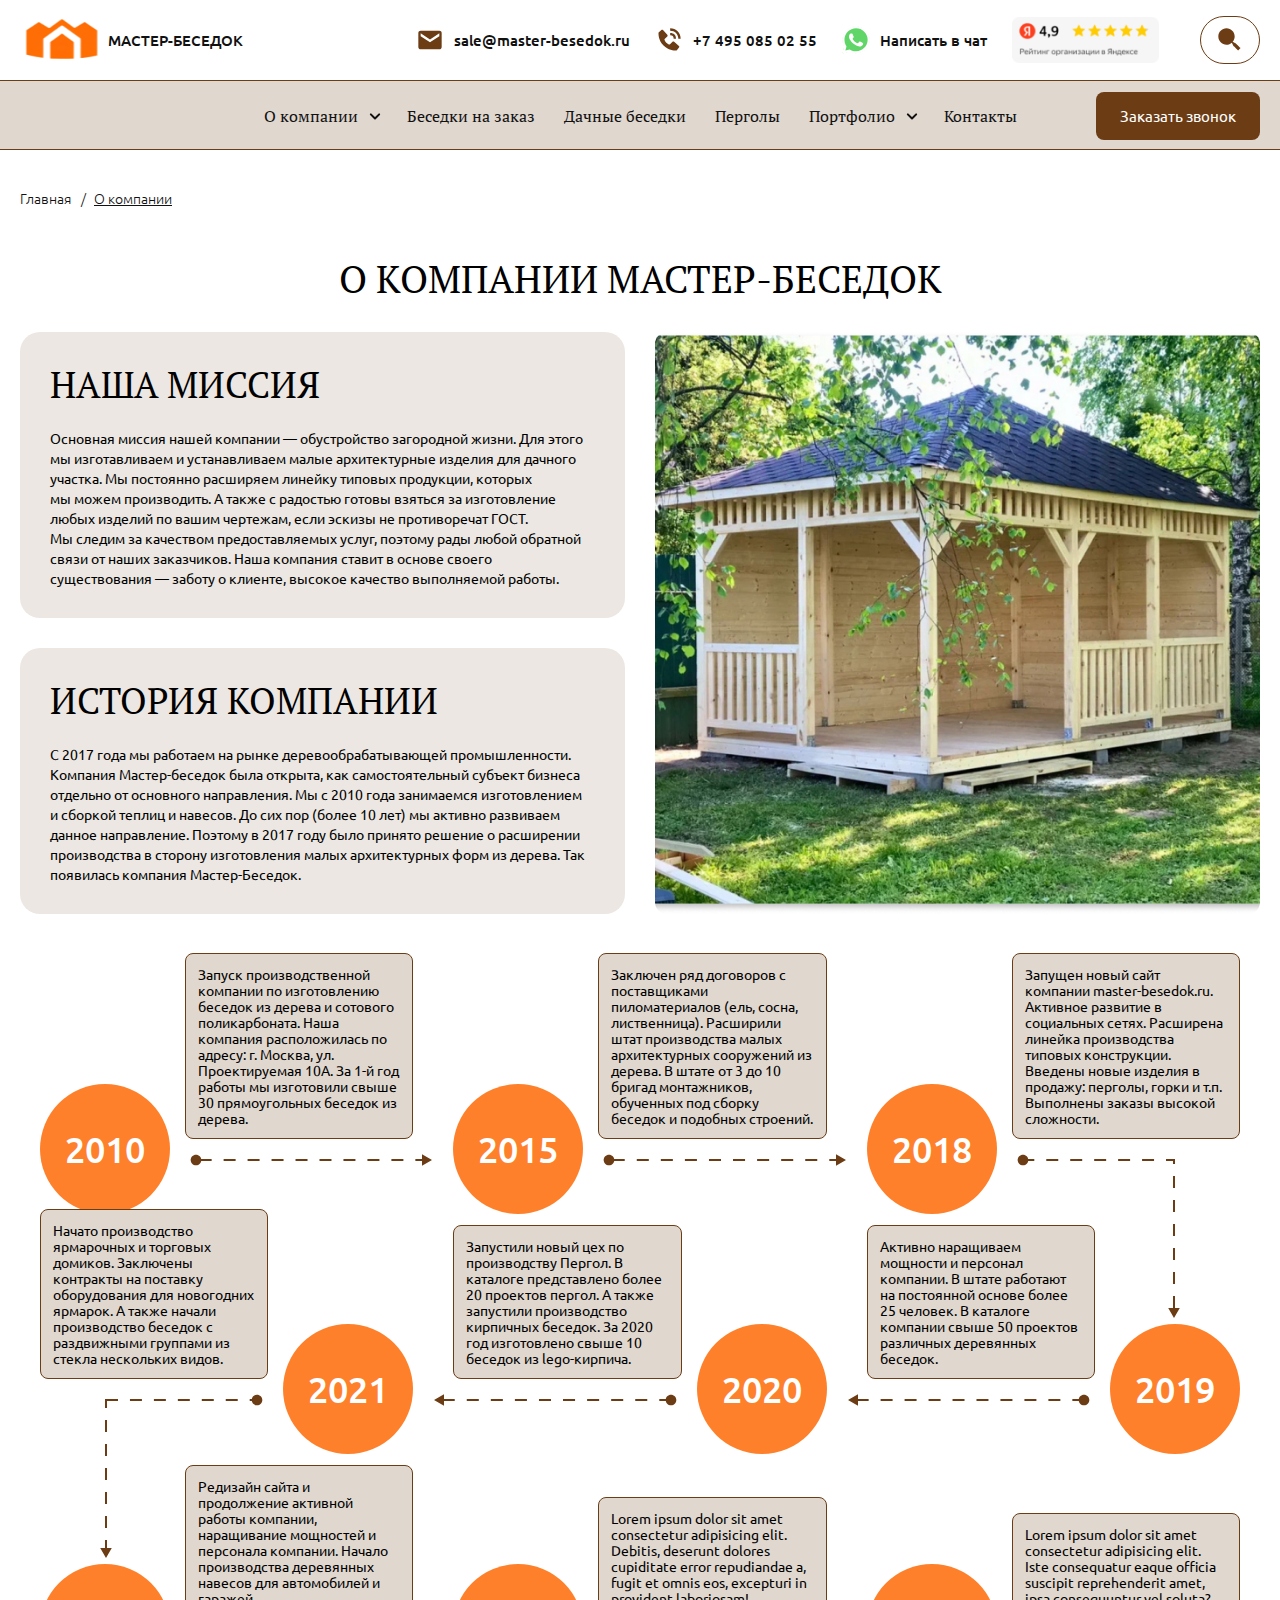
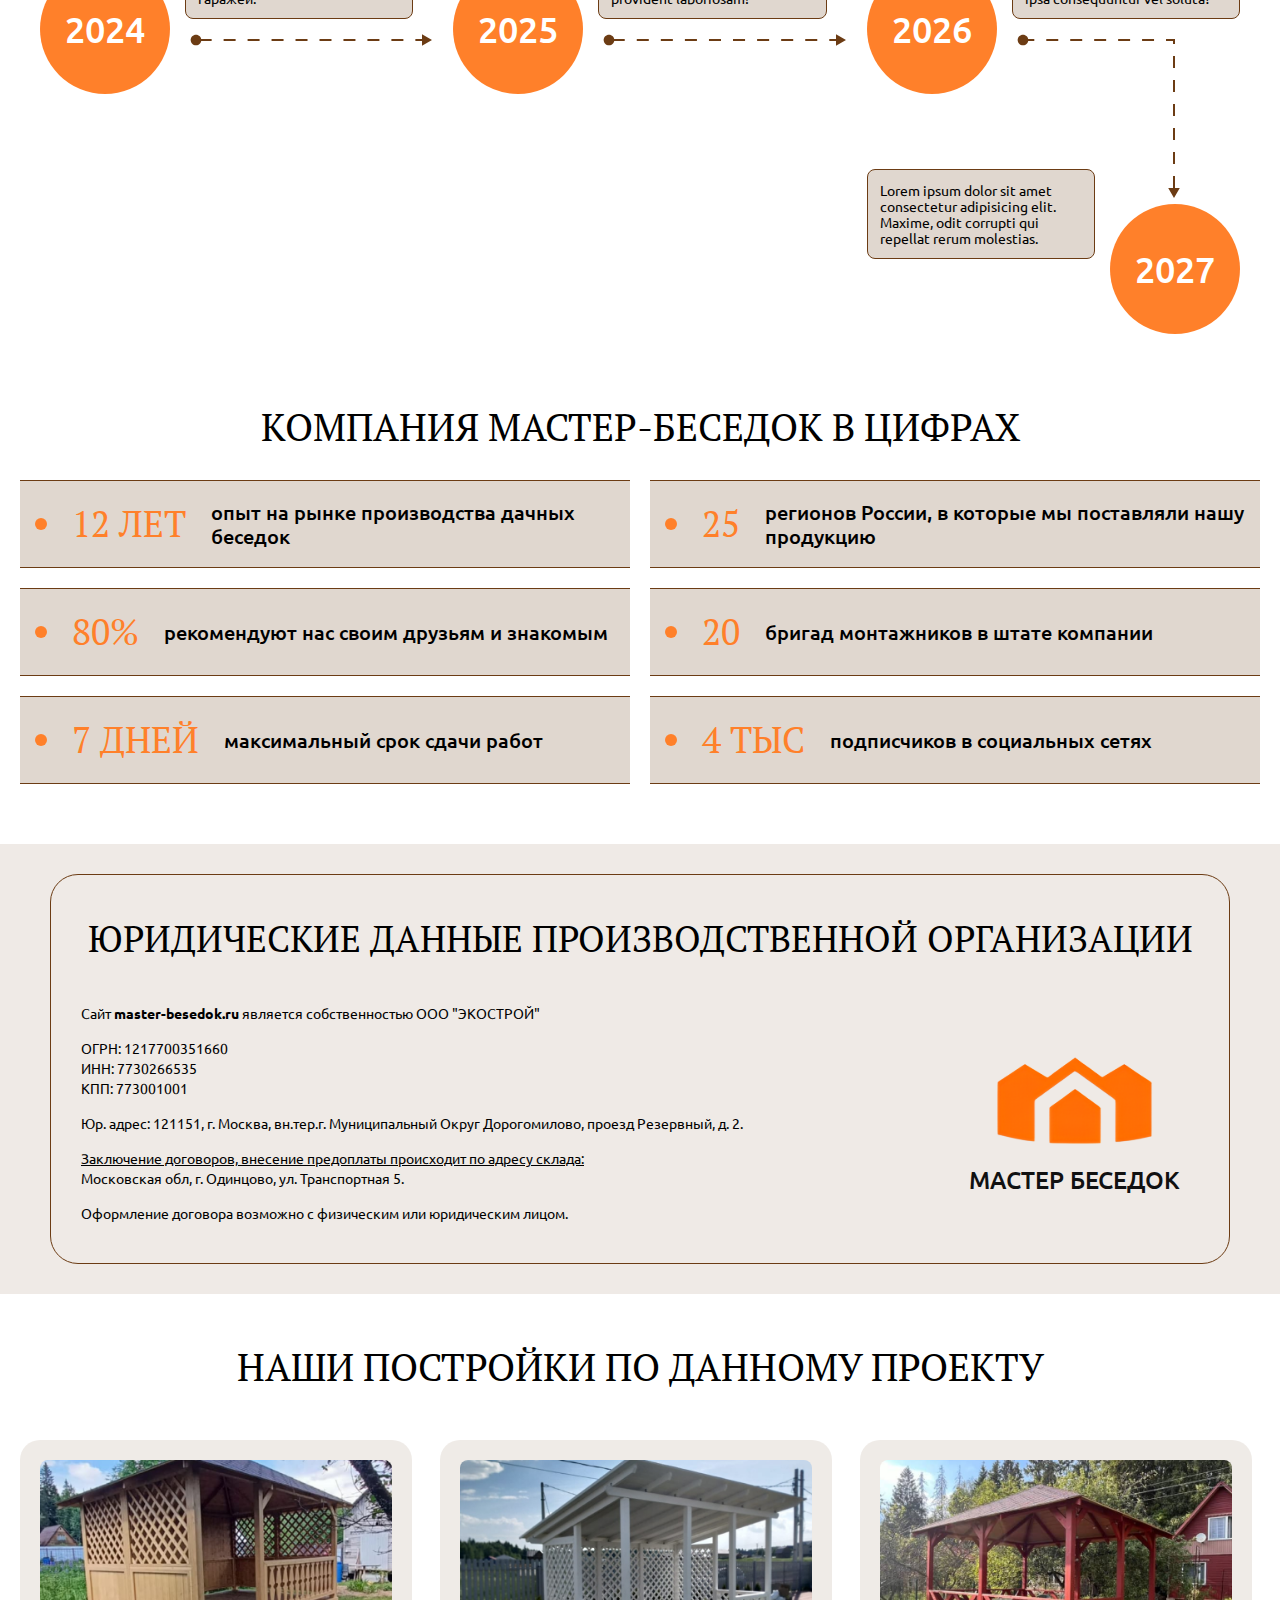
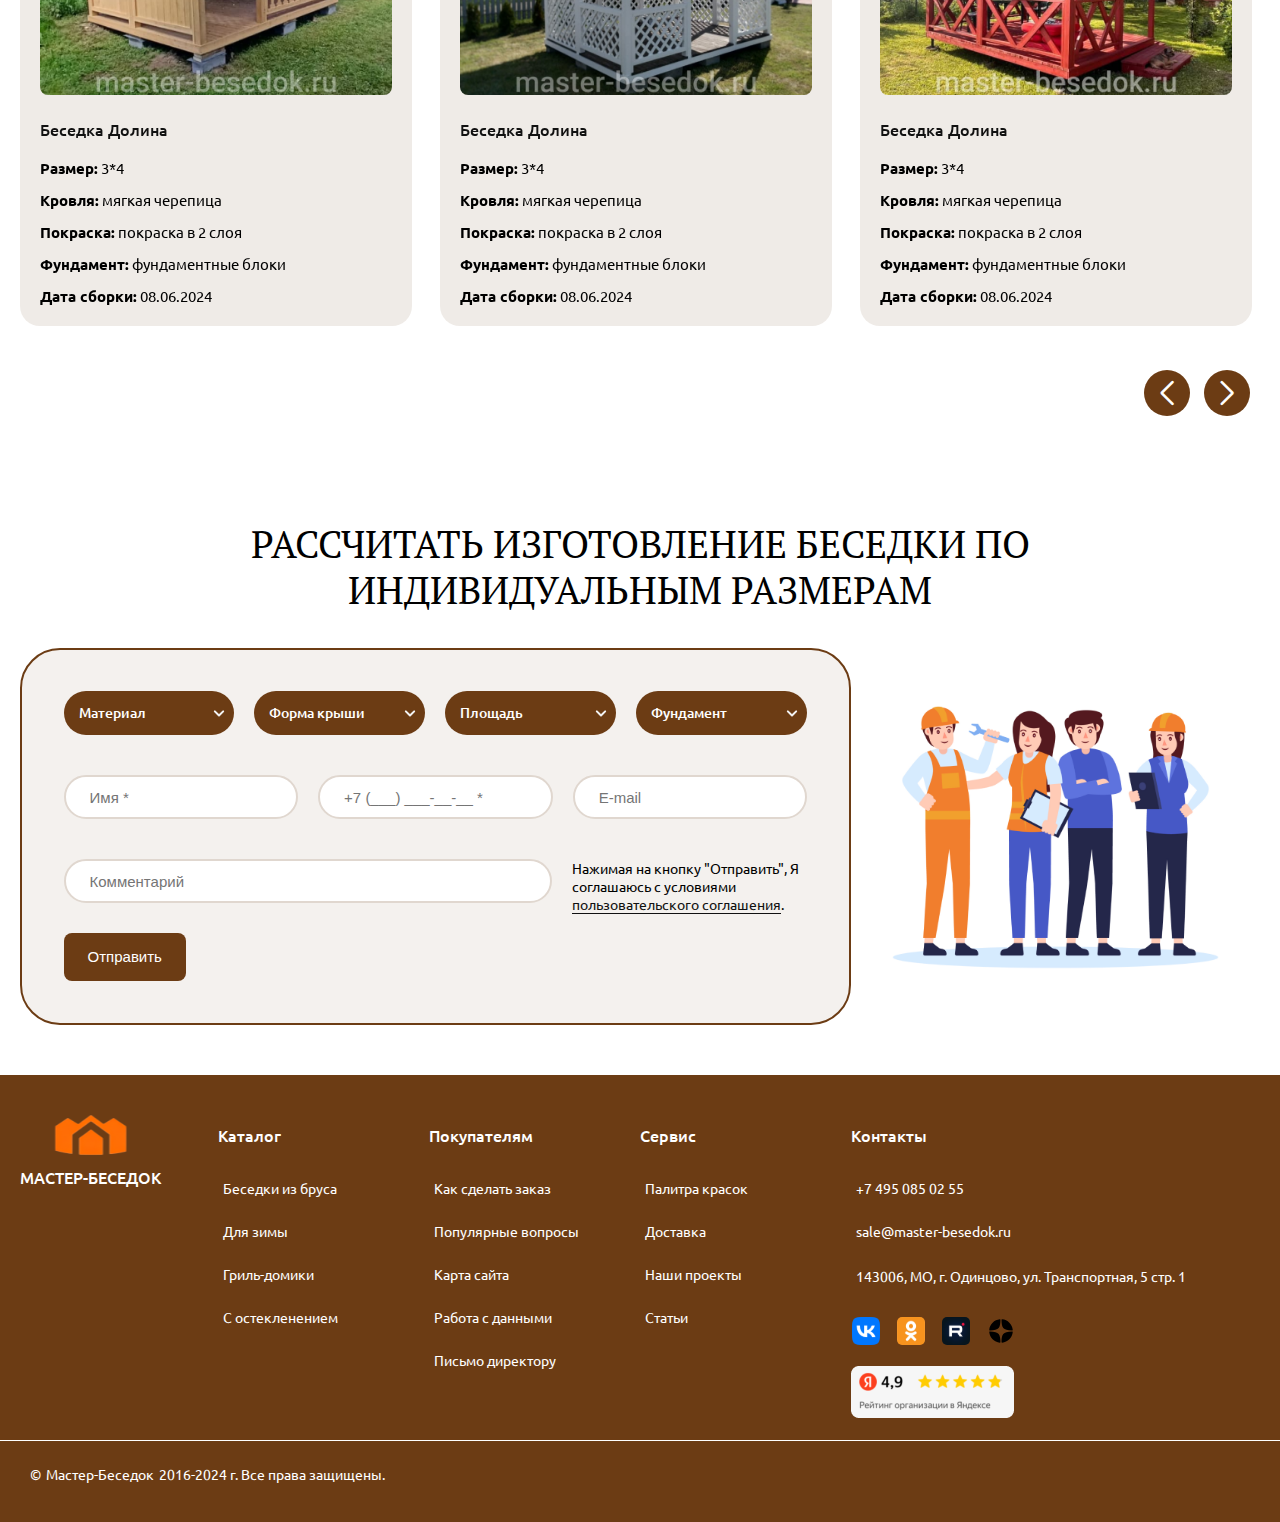
==== commit 175825e2: "Add files via upload" ====
--- a/about.html
+++ b/about.html
@@ -78,19 +78,22 @@
                 <a href="garantee.html" class="submenu__item-link">Гарантии</a>
               </li>
               <li class="submenu__item">
-                <a href="delivery.html" class="submenu__item-link"
-                  >Доставка и оплата</a
-                >
-              </li>
-              <li class="submenu__item">
-                <a href="video.html" class="submenu__item-link"
-                  >Видео-обзоры</a
-                >
-              </li>
-              <li class="submenu__item">
-                <a href="faq.html" class="submenu__item-link"
-                  >Вопросы и ответы</a
-                >
+                <a href="delivery.html" class="submenu__item-link">Доставка и оплата</a>
+              </li>
+              <li class="submenu__item">
+                <a href="video.html" class="submenu__item-link">Видео-обзоры</a>
+              </li>
+              <li class="submenu__item">
+                <a href="faq.html" class="submenu__item-link">Вопросы и ответы</a>
+              </li>
+              <li class="submenu__item">
+                <a href="action.html" class="submenu__item-link">Акции</a>
+              </li>
+              <li class="submenu__item">
+                <a href="projects.html" class="submenu__item-link">Проекты и отзывы</a>
+              </li>
+              <li class="submenu__item">
+                <a href="articles.html" class="submenu__item-link">Статьи</a>
               </li>
             </ul>
           </li>
--- a/css/style.min.css
+++ b/css/style.min.css
@@ -1 +1 @@
-@import url('https://fonts.googleapis.com/css2?family=PT+Serif&family=Ubuntu:wght@400; 500&display=swap');*{padding:0;margin:0;border:0}*,:after,:before{-webkit-box-sizing:border-box;box-sizing:border-box}aside,footer,header,nav,section{display:block}body{line-height:1;-ms-text-size-adjust:100%;-moz-text-size-adjust:100%;-webkit-text-size-adjust:100%}input::-ms-clear{display:none}button{cursor:pointer}button::-moz-focus-inner{padding:0;border:0}a,a:visited{text-decoration:none}a:hover{text-decoration:none}ul li{list-style:none}img{vertical-align:top}h1,h2,h3,h4,h5,h6{font-weight:inherit;font-size:inherit}.container{max-width:1629px;width:100%;margin:0 auto;padding:0 20px}body{font-family:Ubuntu,sans-serif;font-weight:400;font-style:normal;font-size:16px;overflow-x:hidden}body.locked{overflow:hidden}body.locked.open{padding-right:0!important}a{-webkit-transition:all .3s ease;-o-transition:all .3s ease;transition:all .3s ease}@-webkit-keyframes fade{0%{opacity:0}100%{opacity:1}}@keyframes fade{0%{opacity:0}100%{opacity:1}}h1{font-size:48px;line-height:56px;font-family:"PT Serif",serif;text-align:center;margin-bottom:50px;text-transform:uppercase;width:100%;max-width:1000px;margin-left:auto;margin-right:auto}h2,h3{font-size:40px;line-height:48px;font-family:"PT Serif",serif;text-align:center;margin-bottom:50px;text-transform:uppercase;width:100%;max-width:1000px;margin-left:auto;margin-right:auto}.custom-checkbox{position:relative;display:inline-block;width:24px;height:24px}.custom-checkbox input[type=checkbox]{position:absolute;width:100%;height:100%;margin:0;opacity:0;cursor:pointer;z-index:2}.custom-checkbox input[type=checkbox]:checked~.checkmark{background:url(../img/icon-check-b.svg) center center no-repeat}.custom-checkbox input[type=checkbox]:checked~.checkmark::after{content:"";position:absolute;left:7px;top:3px;width:6px;height:12px;border:solid #fff;border-width:0 2px 2px 0;-webkit-transform:rotate(45deg);-ms-transform:rotate(45deg);transform:rotate(45deg)}.custom-checkbox .checkmark{position:absolute;top:0;left:0;width:100%;height:100%;background-color:#fff;border:1px solid #111;border-radius:4px}.custom-checkbox .checkmark::after{content:"";position:absolute;display:none}.header{height:110px;background:#fff}.header__block{height:110px;display:-webkit-box;display:-ms-flexbox;display:flex;-webkit-box-pack:justify;-ms-flex-pack:justify;justify-content:space-between;-webkit-box-align:center;-ms-flex-align:center;align-items:center;gap:25px}.header__logo{display:-webkit-box;display:-ms-flexbox;display:flex;gap:5px;-webkit-box-align:center;-ms-flex-align:center;align-items:center;font-size:16px;font-weight:500;color:#111;text-transform:uppercase}.header__email{margin-left:auto}.header__email a{display:-webkit-box;display:-ms-flexbox;display:flex;gap:10px;-webkit-box-align:center;-ms-flex-align:center;align-items:center;font-size:16px;font-weight:500;color:#111}.header__email a img{-webkit-transition:all .1s ease;-o-transition:all .1s ease;transition:all .1s ease}.header__email a:hover{color:#ff802a}.header__email a:hover img{-webkit-filter:invert(66%) sepia(58%) saturate(3211%) hue-rotate(338deg) brightness(98%) contrast(106%);filter:invert(66%) sepia(58%) saturate(3211%) hue-rotate(338deg) brightness(98%) contrast(106%)}.header__email img{width:28px;height:28px;-o-object-fit:contain;object-fit:contain}.header__phone a{display:-webkit-box;display:-ms-flexbox;display:flex;gap:10px;-webkit-box-align:center;-ms-flex-align:center;align-items:center;font-size:16px;font-weight:500;color:#111}.header__phone a img{-webkit-transition:all .1s ease;-o-transition:all .1s ease;transition:all .1s ease}.header__phone a:hover{color:#ff802a}.header__phone a:hover img{-webkit-filter:invert(66%) sepia(58%) saturate(3211%) hue-rotate(338deg) brightness(98%) contrast(106%);filter:invert(66%) sepia(58%) saturate(3211%) hue-rotate(338deg) brightness(98%) contrast(106%)}.header__phone img{width:28px;height:28px;-o-object-fit:contain;object-fit:contain}.header__whatsapp a{display:-webkit-box;display:-ms-flexbox;display:flex;gap:10px;-webkit-box-align:center;-ms-flex-align:center;align-items:center;font-size:16px;font-weight:500;color:#111}.header__whatsapp a:hover{color:#ff802a}.header__whatsapp img{width:28px;height:28px;-o-object-fit:contain;object-fit:contain}.header__rating a{display:-webkit-box;display:-ms-flexbox;display:flex;-webkit-box-align:center;-ms-flex-align:center;align-items:center}.header__search-block{height:48px;display:-webkit-box;display:-ms-flexbox;display:flex;-webkit-box-align:center;-ms-flex-align:center;align-items:center;-webkit-box-pack:center;-ms-flex-pack:center;justify-content:center;padding:0 16px;cursor:pointer;position:relative;width:60px}.header__search-block:after{content:"";width:28px;height:28px;background:url(../img/icon-search.svg) center center no-repeat;background-size:contain;z-index:1;-webkit-transition:all .1s ease;-o-transition:all .1s ease;transition:all .1s ease}.header__search-block:hover:after{-webkit-filter:invert(66%) sepia(58%) saturate(3211%) hue-rotate(338deg) brightness(98%) contrast(106%);filter:invert(66%) sepia(58%) saturate(3211%) hue-rotate(338deg) brightness(98%) contrast(106%)}.header__search-block.open .header__search-form{width:260px;padding-left:20px}.header__search-block.open .header__search-form--input{width:180px}.header__search-form{height:48px;width:100%;display:-webkit-box;display:-ms-flexbox;display:flex;-webkit-box-align:center;-ms-flex-align:center;align-items:center;border:1px solid #6c3c14;border-radius:48px;position:absolute;right:0;top:0;width:100%;background:#fff;-webkit-transition:all .3s ease;-o-transition:all .3s ease;transition:all .3s ease}.header__search-form--input{display:-webkit-box;display:-ms-flexbox;display:flex;width:0;height:100%;-webkit-transition:all .3s ease;-o-transition:all .3s ease;transition:all .3s ease;outline:0}.header__search-form--btn{font-size:0}.navbar{width:100%;height:100px;background:#e0d7cf;border-top:1px solid #6c3c14;border-bottom:1px solid #6c3c14;position:relative;z-index:2}.navbar.fixed{position:fixed;top:0}.navbar.fixed .navbar__info-whatsapp{display:block}.navbar.fixed .navbar__info-phone{display:block}.navbar.fixed .navbar__info-callback{display:none}.navbar__block{height:100px;position:relative;display:-webkit-box;display:-ms-flexbox;display:flex;-webkit-box-align:center;-ms-flex-align:center;align-items:center;-webkit-box-pack:center;-ms-flex-pack:center;justify-content:center}.navbar__info{position:absolute;right:0;top:50%;-webkit-transform:translateY(-50%);-ms-transform:translateY(-50%);transform:translateY(-50%);display:-webkit-box;display:-ms-flexbox;display:flex;-webkit-box-pack:center;-ms-flex-pack:center;justify-content:center;-webkit-box-align:center;-ms-flex-align:center;align-items:center;gap:20px}.navbar__info-callback a{background:#6c3c14;border-radius:8px;padding:16px 24px;height:52px;color:#fff;display:block}.navbar__info-callback a:hover{background:#ff802a}.navbar__info-phone{display:none}.navbar__info-phone a{display:-webkit-box;display:-ms-flexbox;display:flex;gap:10px;-webkit-box-align:center;-ms-flex-align:center;align-items:center;font-size:16px;font-weight:500;color:#111}.navbar__info-phone a img{-webkit-transition:all .1s ease;-o-transition:all .1s ease;transition:all .1s ease}.navbar__info-phone a:hover{color:#ff802a}.navbar__info-phone a:hover img{-webkit-filter:invert(66%) sepia(58%) saturate(3211%) hue-rotate(338deg) brightness(98%) contrast(106%);filter:invert(66%) sepia(58%) saturate(3211%) hue-rotate(338deg) brightness(98%) contrast(106%)}.navbar__info-phone img{width:28px;height:28px;-o-object-fit:contain;object-fit:contain}.navbar__info-whatsapp{display:none}.navbar__info-whatsapp a{display:-webkit-box;display:-ms-flexbox;display:flex;gap:10px;-webkit-box-align:center;-ms-flex-align:center;align-items:center;font-size:16px;font-weight:500;color:#111}.navbar__info-whatsapp img{width:28px;height:28px;-o-object-fit:contain;object-fit:contain}.navbar__catalog{display:none;margin-left:auto;margin-right:auto}.menu{display:-webkit-box;display:-ms-flexbox;display:flex;gap:5px}.menu__item{display:-webkit-box;display:-ms-flexbox;display:flex;-webkit-box-align:center;-ms-flex-align:center;align-items:center;position:relative;-webkit-transition:all .5s ease;-o-transition:all .5s ease;transition:all .5s ease}.menu__item:first-child{display:none}.menu__item-parent:after{content:"";display:-webkit-box;display:-ms-flexbox;display:flex;width:20px;height:20px;background:url(../img/icon-arrow-down.svg) center center no-repeat;background-size:contain;margin-left:-5px;margin-right:5px;-webkit-transition:all .4s ease;-o-transition:all .4s ease;transition:all .4s ease}.menu__item-parent:hover:after{-webkit-transform:rotate(180deg);-ms-transform:rotate(180deg);transform:rotate(180deg)}.menu__item-parent:hover .submenu{-webkit-box-shadow:0 4px 4px rgba(0,0,0,.25);box-shadow:0 4px 4px rgba(0,0,0,.25);z-index:2;height:auto;opacity:1;-webkit-transform:translateY(0);-ms-transform:translateY(0);transform:translateY(0)}.menu__item-parent:focus-within,.menu__item-parent:hover{background:#fff;border-radius:4px}.menu__item-link{display:-webkit-box;display:-ms-flexbox;display:flex;position:relative;font-size:16px;line-height:20px;font-family:"PT Serif",serif;color:#111;-webkit-transition:all .3s ease;-o-transition:all .3s ease;transition:all .3s ease;padding:12px;height:44px;background:0 0;border-radius:4px}.menu__item-link:hover{background:#fff}.menu .submenu{position:absolute;left:0;top:100%;width:-webkit-max-content;width:-moz-max-content;width:max-content;background:#e0d7cf;-webkit-box-shadow:none;box-shadow:none;z-index:-2;height:0;opacity:0;border-radius:8px;overflow:hidden;border-top:2px solid #e0d7cf;-webkit-transition:opacity .5s ease .1s,height .5s ease .1s,-webkit-transform .5s ease .1s;transition:opacity .5s ease .1s,height .5s ease .1s,-webkit-transform .5s ease .1s;-o-transition:opacity .5s ease .1s,height .5s ease .1s,transform .5s ease .1s;transition:opacity .5s ease .1s,height .5s ease .1s,transform .5s ease .1s;transition:opacity .5s ease .1s,height .5s ease .1s,transform .5s ease .1s,-webkit-transform .5s ease .1s;-webkit-transform:translateY(-44px);-ms-transform:translateY(-44px);transform:translateY(-44px)}.menu .submenu__item{display:-webkit-box;display:-ms-flexbox;display:flex;position:relative}.menu .submenu__item-link{display:-webkit-box;display:-ms-flexbox;display:flex;position:relative;font-size:16px;line-height:20px;font-family:"PT Serif",serif;color:#111;-webkit-transition:all .3s ease;-o-transition:all .3s ease;transition:all .3s ease;padding:12px;width:100%;height:44px;background:0 0;border-radius:4px}.menu .submenu__item-link:hover{background:#fff}.menu__search{margin-top:20px;margin-bottom:10px;display:none}.menu__search-form{height:48px;width:100%;display:-webkit-box;display:-ms-flexbox;display:flex;-webkit-box-align:center;-ms-flex-align:center;align-items:center;border:1px solid #6c3c14;border-radius:48px;width:100%;background:#e0d7cf;-webkit-transition:all .3s ease;-o-transition:all .3s ease;transition:all .3s ease;overflow:hidden}.menu__search-form--input{display:-webkit-box;display:-ms-flexbox;display:flex;width:calc(100% - 50px);height:100%;-webkit-transition:all .3s ease;-o-transition:all .3s ease;transition:all .3s ease;outline:0;padding-left:20px;background:#e0d7cf}.menu__search-form--btn{font-size:0;position:relative;background:#e0d7cf}.menu__search-form--btn:after{content:"";display:-webkit-box;display:-ms-flexbox;display:flex;width:28px;height:28px;background:url(../img/icon-search.svg) center center no-repeat;background-size:contain;z-index:1;-webkit-transition:all .1s ease;-o-transition:all .1s ease;transition:all .1s ease}.menu__rating{display:none;margin-top:10px}.menu__email{display:none;margin-top:10px}.menu__email a{display:-webkit-box;display:-ms-flexbox;display:flex;gap:10px;-webkit-box-align:center;-ms-flex-align:center;align-items:center;font-size:16px;font-weight:500;color:#111}.menu__email a img{-webkit-transition:all .1s ease;-o-transition:all .1s ease;transition:all .1s ease}.menu__email a:hover{color:#ff802a}.menu__email a:hover img{-webkit-filter:invert(66%) sepia(58%) saturate(3211%) hue-rotate(338deg) brightness(98%) contrast(106%);filter:invert(66%) sepia(58%) saturate(3211%) hue-rotate(338deg) brightness(98%) contrast(106%)}.menu__email img{width:28px;height:28px;-o-object-fit:contain;object-fit:contain}.menu__callback{margin-top:10px;display:none}.menu__callback a{background:#6c3c14;border-radius:8px;padding:16px 24px;height:44px;color:#fff;display:block;width:-webkit-fit-content;width:-moz-fit-content;width:fit-content}.menu__callback a:hover{background:#ff802a}.catalog{position:relative;display:-webkit-box;display:-ms-flexbox;display:flex;font-size:16px;line-height:44px;font-family:"PT Serif",serif;color:#111;-webkit-transition:all .3s ease;-o-transition:all .3s ease;transition:all .3s ease;padding:0 12px;height:44px;background:0 0;border-radius:4px}.catalog.active,.catalog:hover{background:#6c3c14}.catalog.active .catalog__link,.catalog:hover .catalog__link{color:#fff}.catalog.active .catalog__link:after,.catalog:hover .catalog__link:after{-webkit-filter:invert(99%) sepia(4%) saturate(365%) hue-rotate(41deg) brightness(122%) contrast(100%);filter:invert(99%) sepia(4%) saturate(365%) hue-rotate(41deg) brightness(122%) contrast(100%);-webkit-transform:rotate(180deg);-ms-transform:rotate(180deg);transform:rotate(180deg)}.catalog__link{display:-webkit-box;display:-ms-flexbox;display:flex;position:relative;font-size:16px;line-height:44px;font-family:"PT Serif",serif;color:#111;-webkit-transition:all .3s ease;-o-transition:all .3s ease;transition:all .3s ease;padding:0 12px;height:44px;background:0 0;border-radius:4px}.catalog__link:after{content:"";display:-webkit-box;display:-ms-flexbox;display:flex;width:20px;height:20px;background:url(../img/icon-arrow-down.svg) center center no-repeat;background-size:contain;margin-left:5px;margin-right:-5px;margin-top:10px;-webkit-transition:all .4s ease;-o-transition:all .4s ease;transition:all .4s ease}.catalog__menu{position:absolute;top:100%;left:0;background:#e0d7cf;width:100%;max-width:350px;min-width:350px;max-height:calc(100vh - 160px);overflow-y:auto;-webkit-transform:translateX(calc(-50% + 95px));-ms-transform:translateX(calc(-50% + 95px));transform:translateX(calc(-50% + 95px));padding:12px 20px;border-radius:12px;-webkit-box-shadow:0 4px 4px rgba(0,0,0,.25);box-shadow:0 4px 4px rgba(0,0,0,.25);display:none}.catalog__menu.active{display:block}.catalog__item{display:-webkit-box;display:-ms-flexbox;display:flex;-webkit-box-orient:vertical;-webkit-box-direction:normal;-ms-flex-direction:column;flex-direction:column;position:relative;-webkit-transition:all .5s ease;-o-transition:all .5s ease;transition:all .5s ease}.catalog__item.active,.catalog__item:hover{background:#6c3c14}.catalog__item.active .catalog__item-link,.catalog__item:hover .catalog__item-link{color:#fff}.catalog__item.active .catalog__item-link span:after,.catalog__item:hover .catalog__item-link span:after{-webkit-filter:invert(99%) sepia(4%) saturate(365%) hue-rotate(41deg) brightness(122%) contrast(100%);filter:invert(99%) sepia(4%) saturate(365%) hue-rotate(41deg) brightness(122%) contrast(100%)}.catalog__item.active .catalog__item-link span{-webkit-transform:translateY(-50%) rotate(180deg);-ms-transform:translateY(-50%) rotate(180deg);transform:translateY(-50%) rotate(180deg)}.catalog__item-link{display:-webkit-box;display:-ms-flexbox;display:flex;position:relative;font-size:16px;line-height:20px;font-family:"PT Serif",serif;color:#111;-webkit-transition:all .3s ease;-o-transition:all .3s ease;transition:all .3s ease;padding:12px;height:44px;background:0 0;border-radius:4px}.catalog__item-link span{cursor:pointer;position:absolute;right:5px;top:50%;-webkit-transform:translateY(-50%);-ms-transform:translateY(-50%);transform:translateY(-50%);display:-webkit-box;display:-ms-flexbox;display:flex;width:30px;height:30px}.catalog__item-link span:hover{background:#8b5120}.catalog__item-link span:hover:after{-webkit-transform:rotate(180deg);-ms-transform:rotate(180deg);transform:rotate(180deg)}.catalog__item-link span:after{content:"";display:-webkit-box;display:-ms-flexbox;display:flex;width:100%;height:100%;background:url(../img/icon-arrow-down.svg) center center no-repeat;background-size:contain;margin-left:5px;margin-right:5px;-webkit-transition:all .4s ease;-o-transition:all .4s ease;transition:all .4s ease}.catalog .submenu{background:#fff;width:100%;display:none}.catalog .submenu.active{display:block}.catalog .submenu__item{display:-webkit-box;display:-ms-flexbox;display:flex;position:relative}.catalog .submenu__item-link{display:-webkit-box;display:-ms-flexbox;display:flex;position:relative;font-size:16px;line-height:20px;font-family:"PT Serif",serif;color:#111;-webkit-transition:all .3s ease;-o-transition:all .3s ease;transition:all .3s ease;padding:12px;width:100%;height:44px;background:0 0;border-radius:4px}.catalog .submenu__item-link:hover{background:#fff}.burger{display:none;background:#e0d7cf;border-radius:4px;width:30px;height:30px;z-index:3;-webkit-transition:all .3s ease;-o-transition:all .3s ease;transition:all .3s ease}.burger.active:hover,.burger:hover{background:#6c3c14}.burger.active:hover:after,.burger.active:hover:before,.burger:hover:after,.burger:hover:before{background:#fff}.burger.active:hover span,.burger:hover span{background:#fff}.main{max-width:1629px;width:100%;margin:0 auto;padding:0 20px}.main__wrapper{display:-webkit-box;display:-ms-flexbox;display:flex;gap:20px;width:100%}.main__content{width:calc(100% - 320px)}.breadcrumb{display:block;margin:20px 0}.breadcrumb__block{min-height:30px;height:auto;display:-webkit-box;display:-ms-flexbox;display:flex;-webkit-box-align:center;-ms-flex-align:center;align-items:center;gap:5px 10px;-ms-flex-wrap:wrap;flex-wrap:wrap;padding:20px 0}.breadcrumb__link{color:#111;border-bottom:1px dashed transparent}.breadcrumb__link:hover{color:#6c3c14;border-bottom:1px dashed #6c3c14}.breadcrumb__item{border-bottom:1px solid #111}.breadcrumb span{display:inline-block;height:16px;font-weight:300;font-size:14px;line-height:16px;color:#111}.breadcrumb span+span:before{content:"/";margin-right:5px}.sidebar{height:auto;display:-webkit-box;display:-ms-flexbox;display:flex;-webkit-box-orient:vertical;-webkit-box-direction:normal;-ms-flex-direction:column;flex-direction:column;gap:20px;width:300px;-webkit-box-flex:0;-ms-flex:0 1 300px;flex:0 1 300px}.sidebar__menu{display:-webkit-box;display:-ms-flexbox;display:flex;-webkit-box-orient:vertical;-webkit-box-direction:normal;-ms-flex-direction:column;flex-direction:column;gap:10px}.sidebar__item{display:-webkit-box;display:-ms-flexbox;display:flex;-webkit-box-orient:vertical;-webkit-box-direction:normal;-ms-flex-direction:column;flex-direction:column;-webkit-box-align:start;-ms-flex-align:start;align-items:flex-start;padding:0;gap:8px;width:100%;height:auto;background:#efeae6;border-radius:8px}.sidebar__item span{display:grid;-webkit-box-align:center;-ms-flex-align:center;align-items:center;grid-template-columns:24px auto;padding:12px 20px;gap:15px;width:100%;height:48px;background:#6c3c14;border-radius:8px;color:#fff;font-size:16px;font-weight:500;line-height:20px;text-transform:uppercase}.sidebar__item span img{width:24px;height:24px;-o-object-fit:contain;object-fit:contain}.sidebar .submenu{width:100%}.sidebar .submenu__item{width:100%}.sidebar .submenu__item-link{display:-webkit-box;display:-ms-flexbox;display:flex;-webkit-box-align:center;-ms-flex-align:center;align-items:center;padding:12px 20px;width:100%;height:44px;border-radius:8px;color:#111;font-size:16px;line-height:20px;-webkit-transition:all .3s ease;-o-transition:all .3s ease;transition:all .3s ease}.sidebar .submenu__item-link:hover{background:#ff802a;color:#fff}.slider{height:750px;width:100%;position:relative;z-index:0}.slider__bg{position:absolute;left:0;top:0;height:100%;width:100%;background-position:center bottom;background-repeat:no-repeat;background-size:cover;-webkit-transform:translateY(-60px);-ms-transform:translateY(-60px);transform:translateY(-60px);z-index:-1}.slider__container{height:100%;position:relative}.slider__block{position:relative}.slider .swiper-pagination-bullets,.slider .swiper-pagination-bullets.swiper-pagination-horizontal{bottom:15px}.slider .slider__wrapper{width:100%;height:750px}.slider__item-img{width:50%;height:100%;display:-webkit-box;display:-ms-flexbox;display:flex;-webkit-box-align:center;-ms-flex-align:center;align-items:center;position:absolute;left:20px;top:0;bottom:0;margin-top:auto;margin-bottom:auto;-webkit-transform:translateY(-30px);-ms-transform:translateY(-30px);transform:translateY(-30px)}.slider__item-img img{width:100%;height:100%;-o-object-fit:contain;object-fit:contain}.slider__item-text{position:absolute;right:20px;top:0;bottom:0;width:45%;height:-webkit-fit-content;height:-moz-fit-content;height:fit-content;max-width:620px;background:rgba(204,189,175,.9);border-radius:40px;padding:60px 45px;display:-webkit-box;display:-ms-flexbox;display:flex;-webkit-box-orient:vertical;-webkit-box-direction:normal;-ms-flex-direction:column;flex-direction:column;gap:40px;margin-top:auto;margin-bottom:auto}.slider__item-title{font-size:40px;line-height:48px;font-family:"PT Serif",serif;text-transform:uppercase}.slider__item-subtitle{font-weight:500;font-size:24px;line-height:32px}.slider__item-btn{display:-webkit-box;display:-ms-flexbox;display:flex;-webkit-box-pack:center;-ms-flex-pack:center;justify-content:center;-webkit-box-align:center;-ms-flex-align:center;align-items:center;padding:0 24px;width:136px;line-height:52px;background:#6c3c14;border-radius:8px;color:#fff;font-weight:500;font-size:16px}.slider__item-btn:hover{background:#ff802a}.filter__block{border:2px solid #6c3c14;border-radius:40px;padding:20px 30px}.filter__block.active .filter__bottom{display:-webkit-box;display:-ms-flexbox;display:flex}.filter__block.active .filter__top-link{border-bottom:1px solid #111}.filter__block.active .filter__top-link:after{-webkit-transform:rotate(180deg);-ms-transform:rotate(180deg);transform:rotate(180deg)}.filter__top{display:-webkit-box;display:-ms-flexbox;display:flex;-webkit-box-pack:justify;-ms-flex-pack:justify;justify-content:space-between;-webkit-box-align:center;-ms-flex-align:center;align-items:center}.filter__top-link{text-transform:uppercase;color:#111;font-weight:500;display:-webkit-box;display:-ms-flexbox;display:flex;gap:10px;-webkit-box-align:center;-ms-flex-align:center;align-items:center;line-height:30px}.filter__top-link:after{content:"";display:-webkit-box;display:-ms-flexbox;display:flex;width:20px;height:20px;background:url(../img/icon-arrow-down.svg) center center no-repeat;background-size:contain;margin-left:-5px;margin-right:5px;-webkit-transition:all .4s ease;-o-transition:all .4s ease;transition:all .4s ease}.filter__top-link:hover:after{-webkit-transform:rotate(180deg);-ms-transform:rotate(180deg);transform:rotate(180deg)}.filter__bottom{display:-webkit-box;display:-ms-flexbox;display:flex;-webkit-box-pack:justify;-ms-flex-pack:justify;justify-content:space-between;-webkit-box-align:center;-ms-flex-align:center;align-items:center;padding-top:25px;display:none;-webkit-transition:all .4s ease;-o-transition:all .4s ease;transition:all .4s ease}.filter__button{display:-webkit-box;display:-ms-flexbox;display:flex;-webkit-box-pack:center;-ms-flex-pack:center;justify-content:center;-webkit-box-align:center;-ms-flex-align:center;align-items:center;padding:16px 24px;width:-webkit-fit-content;width:-moz-fit-content;width:fit-content;height:48px;background:#6c3c14;border-radius:8px;color:#fff;font-size:16px;font-weight:500;line-height:20px;font-family:Ubuntu,sans-serif;-webkit-transition:all .3s ease;-o-transition:all .3s ease;transition:all .3s ease}.filter__button:hover{background:#ff802a}.dropdown-group{position:relative;display:-webkit-box;display:-ms-flexbox;display:flex;-webkit-box-align:center;-ms-flex-align:center;align-items:center;gap:10px;width:100%;max-width:190px;height:44px;background:#6c3c14;border-radius:40px;color:#fff;cursor:pointer;padding-left:15px}.dropdown-group:hover{background:#ff802a;-webkit-transition:all .3s ease;-o-transition:all .3s ease;transition:all .3s ease}.dropdown-group:hover:after{-webkit-transform:rotate(180deg);-ms-transform:rotate(180deg);transform:rotate(180deg)}.dropdown-group:after{content:"";display:-webkit-box;display:-ms-flexbox;display:flex;width:20px;height:20px;background:url(../img/icon-arrow-down.svg) center center no-repeat;background-size:contain;-webkit-transition:all .4s ease;-o-transition:all .4s ease;transition:all .4s ease;position:absolute;right:10px;top:12px;-webkit-filter:invert(100%) sepia(0) saturate(0) hue-rotate(88deg) brightness(101%) contrast(102%);filter:invert(100%) sepia(0) saturate(0) hue-rotate(88deg) brightness(101%) contrast(102%)}.dropdown-group span{display:-webkit-box;display:-ms-flexbox;display:flex;-webkit-box-align:center;-ms-flex-align:center;align-items:center;gap:10px;width:100%;max-width:100%;height:44px;font-size:15px;line-height:14px;font-weight:500;color:#fff}.dropdown-selected{position:absolute;left:0;top:50%;padding-left:15px;padding-right:20px;-webkit-transform:translateY(-50%);-ms-transform:translateY(-50%);transform:translateY(-50%);display:-webkit-box;display:-ms-flexbox;display:flex;-webkit-box-align:center;-ms-flex-align:center;align-items:center;gap:10px;width:100%;height:44px;font-size:15px;line-height:14px;font-weight:500;color:#fff;border-radius:40px}.dropdown-selected.selected{background:#940f04}.dropdown-menu{position:absolute;z-index:1;position:absolute;display:-webkit-box;display:-ms-flexbox;display:flex;-webkit-box-orient:vertical;-webkit-box-direction:normal;-ms-flex-direction:column;flex-direction:column;gap:5px;left:0;top:100%;min-width:100%;width:-webkit-max-content;width:-moz-max-content;width:max-content;background:#e0d7cf;-webkit-box-shadow:none;box-shadow:none;z-index:-2;opacity:0;border-radius:8px;overflow:hidden;border-top:3px solid #fff;-webkit-transition:all .5s ease;-o-transition:all .5s ease;transition:all .5s ease;-webkit-transform:translateY(100px);-ms-transform:translateY(100px);transform:translateY(100px);padding:10px}.dropdown-group:hover .dropdown-menu{display:-webkit-box;display:-ms-flexbox;display:flex;z-index:1;opacity:1;-webkit-transform:translateY(0);-ms-transform:translateY(0);transform:translateY(0);-webkit-box-shadow:0 4px 4px rgba(0,0,0,.25);box-shadow:0 4px 4px rgba(0,0,0,.25)}.dropdown-menu a{padding:0 5px;text-decoration:none;position:relative;font-size:14px;line-height:26px;color:#111;-webkit-transition:all .3s ease;-o-transition:all .3s ease;transition:all .3s ease;border-bottom:1px solid transparent;display:block}.dropdown-menu a:after{content:"";display:block;width:0;height:1px;background:#111;position:absolute;bottom:0;left:0;-webkit-transition:all .3s ease;-o-transition:all .3s ease;transition:all .3s ease;opacity:0}.dropdown-menu a:hover:after{width:100%;opacity:1}.range{width:100%;max-width:340px}.range__block span{display:block;margin-bottom:15px;text-transform:uppercase}.range__price{width:100%;display:-webkit-box;display:-ms-flexbox;display:flex;margin:15px 0}.range__price .range__field{display:-webkit-box;display:-ms-flexbox;display:flex;width:100%;height:45px;-webkit-box-align:center;-ms-flex-align:center;align-items:center}.range__field input{width:110px;height:44px;outline:0;margin-left:12px;border-radius:8px;text-align:center;border:1px solid #6c3c14;-moz-appearance:textfield;font-size:16px;font-weight:600;line-height:20px}.range input[type=number]::-webkit-inner-spin-button,.range input[type=number]::-webkit-outer-spin-button{-webkit-appearance:none}.range__price .range__separator{width:30px;display:-webkit-box;display:-ms-flexbox;display:flex;font-size:19px;-webkit-box-align:center;-ms-flex-align:center;align-items:center;-webkit-box-pack:center;-ms-flex-pack:center;justify-content:center}.range__slider{height:5px;position:relative;background:#e0d7cf;border-radius:5px;overflow:hidden}.range__slider .range__progress{height:100%;left:0;right:0;position:absolute;border-radius:5px;background:#6c3c14}.range__input{position:relative}.range__input input{position:absolute;width:100%;height:5px;top:-5px;background:0 0;pointer-events:none;-webkit-appearance:none;-moz-appearance:none}.range input[type=range]::-webkit-slider-thumb{height:17px;width:17px;border-radius:50%;background:#ff802a;pointer-events:auto;-webkit-appearance:none;-webkit-box-shadow:0 0 6px rgba(0,0,0,.05);box-shadow:0 0 6px rgba(0,0,0,.05);cursor:w-resize}.range input[type=range]::-moz-range-thumb{height:17px;width:17px;border:none;border-radius:50%;background:#17a2b8;pointer-events:auto;-moz-appearance:none;box-shadow:0 0 6px rgba(0,0,0,.05)}.pagination{display:block;margin-bottom:30px;color:#111}.pagination__block{display:-webkit-box;display:-ms-flexbox;display:flex;-webkit-box-align:center;-ms-flex-align:center;align-items:center;-webkit-box-pack:center;-ms-flex-pack:center;justify-content:center;padding:0;gap:15px;width:100%;height:44px;text-transform:uppercase}.pagination__link{color:#111;display:-webkit-box;display:-ms-flexbox;display:flex;-webkit-box-align:center;-ms-flex-align:center;align-items:center;-webkit-box-pack:center;-ms-flex-pack:center;justify-content:center;width:30px;line-height:40px;padding:0 10px;border-bottom:1px solid transparent}.pagination__link:hover{border-bottom:1px solid #111}.pagination__link.active{color:#ff802a;border-bottom:1px solid #ff802a}.pagination__next,.pagination__prev{color:#111;display:-webkit-box;display:-ms-flexbox;display:flex;-webkit-box-align:center;-ms-flex-align:center;align-items:center;-webkit-box-pack:center;-ms-flex-pack:center;justify-content:center;width:30px;height:100%;line-height:40px;padding:0 10px;-webkit-transition:all .2s ease;-o-transition:all .2s ease;transition:all .2s ease}.pagination__next:hover:not(.pagination__prev-disable):not(.pagination__next-disable) img,.pagination__prev:hover:not(.pagination__prev-disable):not(.pagination__next-disable) img{-webkit-filter:invert(62%) sepia(26%) saturate(3848%) hue-rotate(339deg) brightness(100%) contrast(103%);filter:invert(62%) sepia(26%) saturate(3848%) hue-rotate(339deg) brightness(100%) contrast(103%)}.pagination__next-disable,.pagination__prev-disable{cursor:auto}.pagination__next-disable img,.pagination__prev-disable img{-webkit-filter:invert(93%) sepia(1%) saturate(0) hue-rotate(239deg) brightness(95%) contrast(96%);filter:invert(93%) sepia(1%) saturate(0) hue-rotate(239deg) brightness(95%) contrast(96%)}.show{display:block;margin-bottom:30px}.show__block{display:-webkit-box;display:-ms-flexbox;display:flex;-webkit-box-align:center;-ms-flex-align:center;align-items:center;padding:0;gap:25px;width:100%;height:44px;text-transform:uppercase}.show__block-link{color:#111;display:block;line-height:40px;padding:0 10px;border-bottom:1px solid transparent}.show__block-link:hover{border-bottom:1px solid #111}.show__block-link.active{color:#ff802a;border-bottom:1px solid #ff802a}.perelink{display:block;margin-bottom:50px}.perelink__block{display:-webkit-box;display:-ms-flexbox;display:flex;-webkit-box-align:center;-ms-flex-align:center;align-items:center;-webkit-box-pack:center;-ms-flex-pack:center;justify-content:center;width:100%;height:44px;text-transform:uppercase;overflow-x:hidden}.perelink__wrapper{display:-webkit-box;display:-ms-flexbox;display:flex;-webkit-box-align:center;-ms-flex-align:center;align-items:center;gap:20px;height:44px;-webkit-transition:all .3s ease;-o-transition:all .3s ease;transition:all .3s ease}.perelink__link{display:-webkit-box;display:-ms-flexbox;display:flex;-webkit-box-orient:horizontal;-webkit-box-direction:normal;-ms-flex-direction:row;flex-direction:row;-webkit-box-pack:center;-ms-flex-pack:center;justify-content:center;-webkit-box-align:center;-ms-flex-align:center;align-items:center;padding:12px 24px;height:44px;background:#6c3c14;border-radius:40px;color:#fff;-webkit-transition:all .3s ease;-o-transition:all .3s ease;transition:all .3s ease;width:-webkit-fit-content;width:-moz-fit-content;width:fit-content;white-space:nowrap}.perelink__link:hover{color:#fff;background:#ff802a}.perelink__link.active{color:#fff;background:#ff802a}.desc{margin-bottom:30px}.desc__title{font-size:42px;line-height:48px;font-family:"PT Serif",serif;text-align:left;margin-bottom:50px;text-transform:uppercase;width:100%;max-width:100%}.desc__block{display:-webkit-box;display:-ms-flexbox;display:flex;gap:30px}.desc__block-text{font-size:14px;line-height:20px}.desc__block-text a{color:#111;border-bottom:1px solid #111;-webkit-transition:all .3s ease;-o-transition:all .3s ease;transition:all .3s ease}.desc__block-text a:hover{color:#6c3c14;border-bottom:1px dashed #6c3c14}.desc__block-text p+p{margin-top:15px}.desc__block-img{width:100%;max-width:120px;height:-webkit-fit-content;height:-moz-fit-content;height:fit-content;overflow:hidden;border-radius:5px;-webkit-box-flex:1;-ms-flex:1 0 120px;flex:1 0 120px}.desc__block-img img{width:100%;height:100%;-o-object-fit:contain;object-fit:contain}.making{display:block;margin:20px 0;padding:50px 14%;overflow-x:hidden}.plant{display:block;margin:0 0 30px}.plant__block{display:grid;grid-template-columns:3fr 2fr;gap:20px}.plant__desc{background:#efeae6;padding:30px;border-radius:40px}.plant__text{font-size:14px;line-height:20px;-ms-flex-item-align:center;align-self:center;padding:40px 30px;border-radius:28px;border:1px solid #6c3c14}.plant__text h4,.plant__text h5,.plant__text h6{font-weight:500;font-size:24px;line-height:32px}.plant__text h4+h5,.plant__text h4+p,.plant__text h5+h6,.plant__text p+h4,.plant__text p+h5,.plant__text p+h6,.plant__text p+p{margin-top:15px}.plant__img{width:100%;height:100%;overflow:hidden;display:-webkit-box;display:-ms-flexbox;display:flex;-webkit-box-pack:center;-ms-flex-pack:center;justify-content:center;-webkit-box-align:center;-ms-flex-align:center;align-items:center;border-radius:16px}.plant__img img{width:100%;height:100%;-o-object-fit:cover;object-fit:cover}.edge{display:block;margin:20px 0;padding:50px 0;overflow-x:hidden}.edge__title{font-size:38px}.advantage{display:block;overflow-x:hidden}.advantage__block{overflow:hidden;position:relative;width:100%}.advantage__block .swiper-button-next,.advantage__block .swiper-button-prev{display:none}.advantage .advantage__wrapper{display:grid;grid-template-columns:repeat(5,1fr);gap:4%;width:100%}.advantage__item{display:-webkit-box;display:-ms-flexbox;display:flex;-webkit-box-orient:vertical;-webkit-box-direction:normal;-ms-flex-direction:column;flex-direction:column;-webkit-box-align:center;-ms-flex-align:center;align-items:center;padding:15px 25px 20px;gap:25px;background:#e0d7cf;-webkit-box-shadow:0 4px 8px 1px rgba(0,0,0,.25);box-shadow:0 4px 8px 1px rgba(0,0,0,.25);border-radius:16px;height:100%}.advantage__item-icon{display:-webkit-box;display:-ms-flexbox;display:flex;-webkit-box-pack:center;-ms-flex-pack:center;justify-content:center;-webkit-box-align:center;-ms-flex-align:center;align-items:center;width:80px;height:80px}.advantage__item-icon img{width:100%;height:100%;-o-object-fit:contain;object-fit:contain}.advantage__item-title{font-weight:500;font-size:16px;line-height:20px;text-align:center}.tabs{width:100%}.tabs__wrapper{-webkit-transition:all .3s ease;-o-transition:all .3s ease;transition:all .3s ease}.tabs .drag-enabled{overflow-x:auto;cursor:-webkit-grab;cursor:grab;scrollbar-width:none}.tabs .drag-enabled::-webkit-scrollbar{display:none}.tabs .drag-enabled.dragging{opacity:.5;cursor:-webkit-grabbing;cursor:grabbing}.tabs .drag-enabled.drag-enabled+.tabs__content{padding-left:15px;padding-right:15px}.tabs__header{display:-webkit-box;display:-ms-flexbox;display:flex;-webkit-box-pack:center;-ms-flex-pack:center;justify-content:center;-webkit-box-align:center;-ms-flex-align:center;align-items:center;padding:16px 32px;gap:30px;width:-webkit-max-content;width:-moz-max-content;width:max-content;height:76px;margin-left:auto;margin-right:auto;background:rgba(255,255,255,.4);-webkit-backdrop-filter:blur(5.1px);backdrop-filter:blur(5.1px);border-radius:80px}.tabs__header-item{display:-webkit-box;display:-ms-flexbox;display:flex;-webkit-box-orient:horizontal;-webkit-box-direction:normal;-ms-flex-direction:row;flex-direction:row;-webkit-box-pack:center;-ms-flex-pack:center;justify-content:center;-webkit-box-align:center;-ms-flex-align:center;align-items:center;padding:12px 24px;height:44px;background:#6c3c14;border-radius:40px;cursor:pointer;font-size:16px;line-height:20px;font-weight:500;color:#fff;margin:0;-webkit-transition:all .3s ease;-o-transition:all .3s ease;transition:all .3s ease;white-space:nowrap}.tabs__header-item:hover{background:#e0d7cf;color:#111}.tabs__header-item.active{background:#ff802a;color:#fff}.tabs__content{margin-top:50px;display:-webkit-box;display:-ms-flexbox;display:flex;-webkit-box-align:center;-ms-flex-align:center;align-items:center;font-size:75px}.tabs__content-item{font-size:initial}.projects{display:block;margin:50px 0}.projects__container{background:#e0d7cf;padding:60px 16%;overflow:hidden}.projects__block{overflow:hidden;position:relative;width:100%}.projects__block .swiper-button-next,.projects__block .swiper-button-prev{display:none}.projects .projects__wrapper{display:grid;grid-template-columns:repeat(4,1fr);gap:25px;gap:2%;width:100%}.projects__item{border-radius:8px;background:0 0;display:-webkit-box;display:-ms-flexbox;display:flex;-webkit-box-orient:vertical;-webkit-box-direction:normal;-ms-flex-direction:column;flex-direction:column;-webkit-box-pack:center;-ms-flex-pack:center;justify-content:center;-webkit-box-align:center;-ms-flex-align:center;align-items:center;gap:10px;padding:12px 8px;-webkit-transition:all .5s ease;-o-transition:all .5s ease;transition:all .5s ease;color:#111}.projects__item:hover{background:rgba(255,255,255,.4);-webkit-box-shadow:0 4px 8px rgba(0,0,0,.25);box-shadow:0 4px 8px rgba(0,0,0,.25)}.projects__item-img{width:100%;padding-top:66.66%;border-radius:8px;position:relative;overflow:hidden}.projects__item-img img{position:absolute;top:0;left:0;width:100%;height:100%;-o-object-fit:cover;object-fit:cover}.projects__item-title{font-weight:500;font-size:16px;line-height:20px;margin-bottom:10px}.steps{display:block;margin:50px 0;padding:30px 0}.steps__container{background:#e0d7cf;padding:55px 0 50px;overflow:hidden}.steps__block{overflow:hidden;position:relative;width:100%}.steps__block .swiper-button-next,.steps__block .swiper-button-prev{display:none}.steps .steps__wrapper{gap:10px;display:grid;grid-template-columns:repeat(6,1fr);grid-template-columns:repeat(auto-fit,minmax(170px,1fr));margin-top:30px}.steps__item{display:-webkit-box;display:-ms-flexbox;display:flex;-webkit-box-orient:vertical;-webkit-box-direction:normal;-ms-flex-direction:column;flex-direction:column;gap:20px;-webkit-box-align:center;-ms-flex-align:center;align-items:center;text-align:center}.steps__item:not(:last-child){position:relative}.steps__item:not(:last-child):after{content:"";display:block;width:calc(100% - 80px);left:80px;top:35px;height:2px;background:#ff802a;position:absolute}.steps__item-number{font-size:32px;line-height:36px;font-weight:500;display:-webkit-box;display:-ms-flexbox;display:flex;-webkit-box-pack:center;-ms-flex-pack:center;justify-content:center;-webkit-box-align:center;-ms-flex-align:center;align-items:center;color:#fff;width:70px;height:70px;border-radius:50%;background:#ff802a;margin-bottom:16px}.steps__item-title{font-size:16px;line-height:20px;font-weight:500;padding-right:5%;padding-left:5%}.steps__item-desc{font-size:14px;line-height:20px;padding-right:5%;padding-left:5%}.company{display:block;margin:30px 0;padding:30px 16%}.company__block{display:grid;grid-template-columns:repeat(1,1fr);gap:20px}.company__item{display:-webkit-box;display:-ms-flexbox;display:flex;-webkit-box-align:center;-ms-flex-align:center;align-items:center;-webkit-box-pack:justify;-ms-flex-pack:justify;justify-content:space-between;gap:80px;gap:6%;margin-bottom:20px}.company__item:nth-child(2n+2){-webkit-box-orient:horizontal;-webkit-box-direction:reverse;-ms-flex-direction:row-reverse;flex-direction:row-reverse}.company__item-desc{width:60%;font-size:14px;line-height:20px}.company__item-desc p+p{margin-top:15px}.company__item-img{width:40%;height:330px;border-radius:8px;overflow:hidden}.company__item-img img{width:100%;height:100%;-o-object-fit:cover;object-fit:cover}.about{display:block;margin:30px 0;padding:30px 0}.about__title{font-size:40px;line-height:48px;font-family:"PT Serif",serif;text-align:center;margin-bottom:50px;text-transform:uppercase;width:100%;max-width:1000px;margin-left:auto;margin-right:auto}.about__block{display:grid;grid-template-columns:1fr 1fr;gap:30px}.about__desc{width:100%;font-size:14px;line-height:20px;display:-webkit-box;display:-ms-flexbox;display:flex;-webkit-box-orient:vertical;-webkit-box-direction:normal;-ms-flex-direction:column;flex-direction:column;-webkit-box-pack:justify;-ms-flex-pack:justify;justify-content:space-between;gap:30px}.about__desc-item{display:-webkit-box;display:-ms-flexbox;display:flex;-webkit-box-orient:vertical;-webkit-box-direction:normal;-ms-flex-direction:column;flex-direction:column;-webkit-box-align:center;-ms-flex-align:center;align-items:center;-webkit-box-align:start;-ms-flex-align:start;align-items:flex-start;gap:20px;background:#ece7e2;border-radius:20px;padding:30px;font-size:14px}.about__desc-item--title{text-align:left;margin-bottom:0;font-size:36px}.about__img{width:100%;height:100%;border-radius:12px;padding-bottom:66.6666%;overflow:hidden;position:relative}.about__img img{position:absolute;left:0;width:100%;height:100%;-o-object-fit:cover;object-fit:cover}.info{display:block;margin:30px 0}.info__container{background:#efeae6;padding:40px 30px;border-radius:40px}.info__title{max-width:520px}.info__block{display:-webkit-box;display:-ms-flexbox;display:flex;-webkit-box-orient:horizontal;-webkit-box-direction:reverse;-ms-flex-direction:row-reverse;flex-direction:row-reverse;gap:20px}.info__desc{font-size:14px;line-height:20px;-ms-flex-item-align:center;align-self:center}.info__desc h4,.info__desc h5,.info__desc h6{font-weight:600}.info__desc ol,.info__desc ul{padding-left:30px}.info__desc h4+h5,.info__desc h5+h6,.info__desc li+li,.info__desc p+h5,.info__desc p+h6,.info__desc p+p{margin-top:15px}.info__img{width:100%;max-width:210px;overflow:hidden}.info__img img{width:100%;height:100%;-o-object-fit:contain;object-fit:contain}.address{display:block;background:#efeae6;padding:30px}.address__title{font-size:36px;line-height:48px;font-family:"PT Serif",serif;text-transform:uppercase;text-align:center;margin-bottom:20px}.address__block{display:-webkit-box;display:-ms-flexbox;display:flex;-webkit-box-orient:vertical;-webkit-box-direction:normal;-ms-flex-direction:column;flex-direction:column;gap:20px;padding:40px 30px;border-radius:28px;border:1px solid #6c3c14;width:100%;max-width:1200px;margin-left:auto;margin-right:auto}.address__desc{display:-webkit-box;display:-ms-flexbox;display:flex;gap:30px;-webkit-box-align:center;-ms-flex-align:center;align-items:center;-webkit-box-pack:justify;-ms-flex-pack:justify;justify-content:space-between}.address__text{font-size:14px;line-height:20px}.address__text p span{text-decoration:underline}.address__text p+p{margin-top:15px}.address__img{width:100%;max-width:250px;height:100%;display:-webkit-box;display:-ms-flexbox;display:flex;-webkit-box-orient:vertical;-webkit-box-direction:normal;-ms-flex-direction:column;flex-direction:column;-webkit-box-pack:center;-ms-flex-pack:center;justify-content:center;-webkit-box-align:center;-ms-flex-align:center;align-items:center;-webkit-box-flex:0;-ms-flex:0 0 250px;flex:0 0 250px}.address__img span{font-size:24px;line-height:20px;font-weight:500;color:#111;text-transform:uppercase}.address__img img{width:100%;max-width:180px;height:100%;-o-object-fit:cover;object-fit:cover}.delivery{display:block;margin:0 0 30px}.delivery__title{max-width:520px}.delivery__block{display:grid;grid-template-columns:5fr 2fr;gap:20px}.delivery__desc{background:#efeae6;padding:30px;border-radius:40px}.delivery__text{font-size:14px;line-height:20px;-ms-flex-item-align:center;align-self:center;padding:40px 30px;border-radius:28px;border:1px solid #6c3c14}.delivery__text-item{margin:15px 0;display:-webkit-box;display:-ms-flexbox;display:flex;gap:20px}.delivery__text-item--number{font-size:24px;line-height:32px;font-weight:500;display:-webkit-box;display:-ms-flexbox;display:flex;-webkit-box-pack:center;-ms-flex-pack:center;justify-content:center;-webkit-box-align:center;-ms-flex-align:center;align-items:center;color:#fff;width:56px;height:56px;-webkit-box-flex:1;-ms-flex:1 0 56px;flex:1 0 56px;border-radius:50%;background:#ff802a}.delivery__text-item--info{font-size:14px;line-height:20px;-ms-flex-item-align:center;align-self:center}.delivery__text h4,.delivery__text h5,.delivery__text h6{font-weight:500;font-size:24px;line-height:32px}.delivery__text ul{padding-left:0}.delivery__text ul li{position:relative;display:-webkit-box;display:-ms-flexbox;display:flex;-webkit-box-align:center;-ms-flex-align:center;align-items:center;gap:15px;line-height:16px}.delivery__text ul li:before{content:"";display:-webkit-box;display:-ms-flexbox;display:flex;-webkit-box-align:center;-ms-flex-align:center;align-items:center;-webkit-box-pack:center;-ms-flex-pack:center;justify-content:center;width:40px;height:40px;-webkit-box-flex:0;-ms-flex:0 0 40px;flex:0 0 40px;background:url(../img/icon-check-o.svg) center center no-repeat;background-size:cover}.delivery__text ul li span{margin:10px 0}.delivery__text ul li a{color:#111;border-bottom:1px solid #111}.delivery__text ul li a:hover{color:#6c3c14;border-bottom:1px solid #6c3c14}.delivery__text h4+h5,.delivery__text h5+h6,.delivery__text p+h5,.delivery__text p+h6,.delivery__text p+p{margin-top:15px}.delivery__img{width:100%;overflow:hidden;display:-webkit-box;display:-ms-flexbox;display:flex;-webkit-box-pack:center;-ms-flex-pack:center;justify-content:center;-webkit-box-align:center;-ms-flex-align:center;align-items:center}.delivery__img img{width:100%;max-width:250px;height:100%;-o-object-fit:contain;object-fit:contain}.timeline{display:block;margin:30px 0;padding:20px 0}.timeline__block{position:relative;display:grid;gap:0;grid-template-columns:repeat(3,1fr);grid-template-areas:"a1 a2 a3" "b3 b2 b1" "c1 c2 c3" "d3 d2 d1" "e1 e2 e3" "f3 f2 f1"}.timeline__item{display:-webkit-box;display:-ms-flexbox;display:flex;-webkit-box-align:center;-ms-flex-align:center;align-items:center;gap:20px;height:-webkit-max-content;height:-moz-max-content;height:max-content;height:260px;padding:20px;position:relative}.timeline__item:last-child .timeline__item-line{display:none}.timeline__item-line{position:absolute;left:190px;top:165px;width:calc(100% - 190px);height:165px;background:url(../img/timeline-line.svg) center 5px no-repeat}.timeline__item-line:before{content:"";position:absolute;top:0;height:12px;width:12px;background:url(../img/timeline-start.svg) center center no-repeat}.timeline__item-line:after{content:"";position:absolute;top:0;height:12px;width:12px;background:url(../img/timeline-finish-r.svg) center center no-repeat}.timeline__item:nth-child(1){grid-area:a1}.timeline__item:nth-child(1) .timeline__item-line:before{left:0}.timeline__item:nth-child(1) .timeline__item-line:after{right:0}.timeline__item:nth-child(2){grid-area:a2}.timeline__item:nth-child(2) .timeline__item-line:before{left:0}.timeline__item:nth-child(2) .timeline__item-line:after{right:0}.timeline__item:nth-child(3){grid-area:a3}.timeline__item:nth-child(3) .timeline__item-line{width:calc(100% - 280px);background:url(../img/timeline-line.svg) calc(100% - 5px) 5px no-repeat}.timeline__item:nth-child(3) .timeline__item-line:before{left:0}.timeline__item:nth-child(3) .timeline__item-line:after{right:0;top:unset;bottom:0;background:url(../img/timeline-finish-d.svg) center center no-repeat}.timeline__item:nth-child(4){grid-area:b1;-webkit-box-orient:horizontal;-webkit-box-direction:reverse;-ms-flex-direction:row-reverse;flex-direction:row-reverse}.timeline__item:nth-child(4) .timeline__item-line{right:190px;left:unset}.timeline__item:nth-child(4) .timeline__item-line:before{right:0}.timeline__item:nth-child(4) .timeline__item-line:after{left:0;background:url(../img/timeline-finish-l.svg) center center no-repeat}.timeline__item:nth-child(5){grid-area:b2;-webkit-box-orient:horizontal;-webkit-box-direction:reverse;-ms-flex-direction:row-reverse;flex-direction:row-reverse}.timeline__item:nth-child(5) .timeline__item-line{right:190px;left:unset}.timeline__item:nth-child(5) .timeline__item-line:before{right:0}.timeline__item:nth-child(5) .timeline__item-line:after{left:0;background:url(../img/timeline-finish-l.svg) center center no-repeat}.timeline__item:nth-child(6){grid-area:b3;-webkit-box-orient:horizontal;-webkit-box-direction:reverse;-ms-flex-direction:row-reverse;flex-direction:row-reverse}.timeline__item:nth-child(6) .timeline__item-line{left:unset;right:190px;width:calc(100% - 280px);background:url(../img/timeline-line.svg) 5px 5px no-repeat}.timeline__item:nth-child(6) .timeline__item-line:before{left:unset;right:0}.timeline__item:nth-child(6) .timeline__item-line:after{right:unset;left:0;top:unset;bottom:0;background:url(../img/timeline-finish-d.svg) center center no-repeat}.timeline__item:nth-child(7){grid-area:c1}.timeline__item:nth-child(7) .timeline__item-line:before{left:0}.timeline__item:nth-child(7) .timeline__item-line:after{right:0}.timeline__item:nth-child(8){grid-area:c2}.timeline__item:nth-child(8) .timeline__item-line:before{left:0}.timeline__item:nth-child(8) .timeline__item-line:after{right:0}.timeline__item:nth-child(9){grid-area:c3}.timeline__item:nth-child(9) .timeline__item-line{width:calc(100% - 280px);background:url(../img/timeline-line.svg) calc(100% - 5px) 5px no-repeat}.timeline__item:nth-child(9) .timeline__item-line:before{left:0}.timeline__item:nth-child(9) .timeline__item-line:after{right:0;top:unset;bottom:0;background:url(../img/timeline-finish-d.svg) center center no-repeat}.timeline__item:nth-child(10){grid-area:d1;-webkit-box-orient:horizontal;-webkit-box-direction:reverse;-ms-flex-direction:row-reverse;flex-direction:row-reverse}.timeline__item:nth-child(10) .timeline__item-line{right:190px;left:unset}.timeline__item:nth-child(10) .timeline__item-line:before{right:0}.timeline__item:nth-child(10) .timeline__item-line:after{left:0;background:url(../img/timeline-finish-l.svg) center center no-repeat}.timeline__item:nth-child(11){grid-area:d2;-webkit-box-orient:horizontal;-webkit-box-direction:reverse;-ms-flex-direction:row-reverse;flex-direction:row-reverse}.timeline__item:nth-child(11) .timeline__item-line{right:190px;left:unset}.timeline__item:nth-child(11) .timeline__item-line:before{right:0}.timeline__item:nth-child(11) .timeline__item-line:after{left:0;background:url(../img/timeline-finish-l.svg) center center no-repeat}.timeline__item:nth-child(12){grid-area:d3;-webkit-box-orient:horizontal;-webkit-box-direction:reverse;-ms-flex-direction:row-reverse;flex-direction:row-reverse}.timeline__item:nth-child(12) .timeline__item-line{left:unset;right:190px;width:calc(100% - 280px);background:url(../img/timeline-line.svg) 5px 5px no-repeat}.timeline__item:nth-child(12) .timeline__item-line:before{left:unset;right:0}.timeline__item:nth-child(12) .timeline__item-line:after{right:unset;left:0;top:unset;bottom:0;background:url(../img/timeline-finish-d.svg) center center no-repeat}.timeline__item:nth-child(13){grid-area:e1}.timeline__item:nth-child(13) .timeline__item-line:before{left:0}.timeline__item:nth-child(13) .timeline__item-line:after{right:0}.timeline__item:nth-child(14){grid-area:e2}.timeline__item:nth-child(14) .timeline__item-line:before{left:0}.timeline__item:nth-child(14) .timeline__item-line:after{right:0;top:unset;bottom:0;background:url(../img/timeline-finish-d.svg) center center no-repeat}.timeline__item:nth-child(15){grid-area:e3}.timeline__item:nth-child(15) .timeline__item-line{width:calc(100% - 280px);background:url(../img/timeline-line.svg) calc(100% - 5px) 5px no-repeat}.timeline__item:nth-child(15) .timeline__item-line:before{left:0}.timeline__item:nth-child(15) .timeline__item-line:after{right:0;top:unset;bottom:0;background:url(../img/timeline-finish-d.svg) center center no-repeat}.timeline__item:nth-child(16){grid-area:f1;-webkit-box-orient:horizontal;-webkit-box-direction:reverse;-ms-flex-direction:row-reverse;flex-direction:row-reverse}.timeline__item:nth-child(16) .timeline__item-line{right:190px;left:unset}.timeline__item:nth-child(16) .timeline__item-line:before{right:0}.timeline__item:nth-child(16) .timeline__item-line:after{left:0;background:url(../img/timeline-finish-l.svg) center center no-repeat}.timeline__item:nth-child(17){grid-area:f2;-webkit-box-orient:horizontal;-webkit-box-direction:reverse;-ms-flex-direction:row-reverse;flex-direction:row-reverse}.timeline__item:nth-child(17) .timeline__item-line{right:190px;left:unset}.timeline__item:nth-child(17) .timeline__item-line:before{right:0}.timeline__item:nth-child(17) .timeline__item-line:after{left:0;background:url(../img/timeline-finish-l.svg) center center no-repeat}.timeline__item:nth-child(18){grid-area:f3;-webkit-box-orient:horizontal;-webkit-box-direction:reverse;-ms-flex-direction:row-reverse;flex-direction:row-reverse}.timeline__item:nth-child(18) .timeline__item-line{left:unset;right:190px;width:calc(100% - 280px);background:url(../img/timeline-line.svg) 5px 5px no-repeat}.timeline__item:nth-child(18) .timeline__item-line:before{left:unset;right:0}.timeline__item:nth-child(18) .timeline__item-line:after{right:unset;left:0;top:unset;bottom:0;background:url(../img/timeline-finish-d.svg) center center no-repeat}.timeline__item-circle{display:-webkit-box;display:-ms-flexbox;display:flex;-webkit-box-pack:center;-ms-flex-pack:center;justify-content:center;-webkit-box-align:center;-ms-flex-align:center;align-items:center;width:150px;height:150px;-webkit-box-flex:0;-ms-flex:0 0 150px;flex:0 0 150px;font-size:40px;line-height:52px;border-radius:50%;background:#ff802a;color:#fff;font-weight:500;-ms-flex-item-align:end;align-self:flex-end}.timeline__item-content{padding:15px 12px;width:100%;background:#e0d7cf;border:1px solid #6c3c14;border-radius:8px;font-size:14px;line-height:17px;display:-webkit-box;display:-ms-flexbox;display:flex;-webkit-box-align:center;-ms-flex-align:center;align-items:center;-webkit-transform:translateY(calc(-50% + 25px));-ms-transform:translateY(calc(-50% + 25px));transform:translateY(calc(-50% + 25px))}.use{display:block;margin:0 0 30px}.use__block{background:#efeae6;display:grid;grid-template-columns:1fr 3fr;gap:20px;border-radius:36px;padding:30px;-webkit-box-align:center;-ms-flex-align:center;align-items:center}.use__text{font-size:14px;line-height:20px;-ms-flex-item-align:center;align-self:center;padding:40px 30px}.use__text h4,.use__text h5,.use__text h6{font-weight:500;font-size:24px;line-height:32px}.use__text ul{padding-left:0}.use__text ul li{position:relative;display:-webkit-box;display:-ms-flexbox;display:flex;-webkit-box-align:center;-ms-flex-align:center;align-items:center;gap:15px;line-height:16px}.use__text ul li:before{content:"";display:-webkit-box;display:-ms-flexbox;display:flex;-webkit-box-align:center;-ms-flex-align:center;align-items:center;-webkit-box-pack:center;-ms-flex-pack:center;justify-content:center;width:40px;height:40px;-webkit-box-flex:0;-ms-flex:0 0 40px;flex:0 0 40px;background:url(../img/icon-check-d.svg) center center no-repeat;background-size:cover}.use__text ul li span{margin:10px 0}.use__text ul li a{color:#111;border-bottom:1px solid #111}.use__text ul li a:hover{color:#6c3c14;border-bottom:1px solid #6c3c14}.use__text h4+h5,.use__text h5+h6,.use__text p+h5,.use__text p+h6,.use__text p+p,.use__text p+ul,.use__text ul+p{margin-top:15px}.use__img{width:100%;height:100%;overflow:hidden;display:-webkit-box;display:-ms-flexbox;display:flex;-webkit-box-pack:center;-ms-flex-pack:center;justify-content:center;-webkit-box-align:center;-ms-flex-align:center;align-items:center}.use__img img{width:100%;max-width:210px;height:100%;-o-object-fit:contain;object-fit:contain}.best{display:block;margin:30px 0 50px;padding:20px 0 35px}.best__top{text-align:center;margin-bottom:50px;position:relative}.best__top-title{margin-bottom:0}.best__top-title span{color:#6c3c14}.best__top-btn{display:-webkit-box;display:-ms-flexbox;display:flex;-webkit-box-pack:center;-ms-flex-pack:center;justify-content:center;-webkit-box-align:center;-ms-flex-align:center;align-items:center;padding:16px 24px;gap:15px;position:absolute;height:56px;right:0;top:50%;-webkit-transform:translateY(-50%);-ms-transform:translateY(-50%);transform:translateY(-50%);border:1px solid #6c3c14;border-radius:8px;color:#6c3c14;font-size:16px;font-weight:500;-webkit-transition:all .5s ease;-o-transition:all .5s ease;transition:all .5s ease}.best__top-btn:after{content:"";width:20px;height:20px;display:-webkit-box;display:-ms-flexbox;display:flex;-webkit-box-pack:center;-ms-flex-pack:center;justify-content:center;-webkit-box-align:center;-ms-flex-align:center;align-items:center;background:url(../img/icon-arrow-up-right.svg) center center no-repeat;background-size:contain;-webkit-transition:all .1s ease;-o-transition:all .1s ease;transition:all .1s ease}.best__top-btn:hover{border-color:#ff802a;color:#ff802a}.best__top-btn:hover:after{-webkit-filter:invert(66%) sepia(58%) saturate(3211%) hue-rotate(338deg) brightness(98%) contrast(106%);filter:invert(66%) sepia(58%) saturate(3211%) hue-rotate(338deg) brightness(98%) contrast(106%);-webkit-transform:rotate(45deg);-ms-transform:rotate(45deg);transform:rotate(45deg)}.best__bottom{display:none;width:100%;-webkit-box-orient:vertical;-webkit-box-direction:normal;-ms-flex-direction:column;flex-direction:column;-webkit-box-align:center;-ms-flex-align:center;align-items:center;position:relative;z-index:2}.best__bottom-btn{display:-webkit-box;display:-ms-flexbox;display:flex;-webkit-box-pack:center;-ms-flex-pack:center;justify-content:center;-webkit-box-align:center;-ms-flex-align:center;align-items:center;padding:16px 24px;gap:15px;height:48px;border:1px solid #6c3c14;border-radius:8px;color:#6c3c14;font-size:16px;font-weight:500;-webkit-transition:all .5s ease;-o-transition:all .5s ease;transition:all .5s ease}.best__bottom-btn:after{content:"";width:20px;height:20px;display:-webkit-box;display:-ms-flexbox;display:flex;-webkit-box-pack:center;-ms-flex-pack:center;justify-content:center;-webkit-box-align:center;-ms-flex-align:center;align-items:center;background:url(../img/icon-arrow-up-right.svg) center center no-repeat;background-size:contain;-webkit-transition:all .1s ease;-o-transition:all .1s ease;transition:all .1s ease}.best__bottom-btn:hover{border-color:#ff802a;color:#ff802a}.best__bottom-btn:hover:after{-webkit-filter:invert(66%) sepia(58%) saturate(3211%) hue-rotate(338deg) brightness(98%) contrast(106%);filter:invert(66%) sepia(58%) saturate(3211%) hue-rotate(338deg) brightness(98%) contrast(106%);-webkit-transform:rotate(45deg);-ms-transform:rotate(45deg);transform:rotate(45deg)}.best__wrapper{padding-bottom:20px}.best__block{position:relative;overflow:hidden;padding-bottom:70px}.best__item{display:-webkit-box;display:-ms-flexbox;display:flex;-webkit-box-orient:vertical;-webkit-box-direction:normal;-ms-flex-direction:column;flex-direction:column;-webkit-box-align:start;-ms-flex-align:start;align-items:flex-start;padding:20px 28px;gap:12px;border-radius:20px;background:rgba(224,215,207,.5);-webkit-transition:all .5s ease;-o-transition:all .5s ease;transition:all .5s ease;width:calc(100% - 8px)}.best__item:hover{-webkit-box-shadow:4px 4px 8px rgba(0,0,0,.25);box-shadow:4px 4px 8px rgba(0,0,0,.25)}.best__item-img{width:100%;padding-top:66.66%;border-radius:8px;position:relative;overflow:hidden}.best__item-img img{position:absolute;top:0;left:0;width:100%;height:100%;-o-object-fit:cover;object-fit:cover}.best__item-img--discount{display:-webkit-box;display:-ms-flexbox;display:flex;-webkit-box-pack:center;-ms-flex-pack:center;justify-content:center;-webkit-box-align:center;-ms-flex-align:center;align-items:center;padding:0 16px;position:absolute;left:10px;top:10px;background:#940f04;border-radius:50px;font-size:16px;line-height:50px;font-weight:500;color:#fff;text-transform:uppercase}.best__subtitle{height:40px;font-weight:500;font-size:20px;line-height:20px;margin-top:10px;color:#111}.best__info{display:grid;grid-template-rows:repeat(2,1fr);grid-auto-flow:column;gap:10px 25px;margin-bottom:15px;width:100%}.best__info-item{display:grid;grid-template-columns:23px auto;gap:10px;-webkit-box-align:center;-ms-flex-align:center;align-items:center;border-bottom:1px dashed #6c3c14;padding-bottom:5px}.best__info-img{width:22px;height:22px;display:-webkit-box;display:-ms-flexbox;display:flex;-webkit-box-align:center;-ms-flex-align:center;align-items:center;-webkit-box-pack:center;-ms-flex-pack:center;justify-content:center}.best__info-img img{width:100%;height:100%;-o-object-fit:contain;object-fit:contain}.best__info-desc{display:-webkit-box;display:-ms-flexbox;display:flex;-webkit-box-align:center;-ms-flex-align:center;align-items:center;gap:10px;-webkit-box-pack:justify;-ms-flex-pack:justify;justify-content:space-between;font-size:15px}.best__info-desc span{float:right;white-space:nowrap}.best__params{display:-webkit-box;display:-ms-flexbox;display:flex;-webkit-box-align:center;-ms-flex-align:center;align-items:center;-webkit-box-pack:justify;-ms-flex-pack:justify;justify-content:space-between;gap:4%;position:relative;width:100%}.best__params-price{display:-webkit-box;display:-ms-flexbox;display:flex;gap:15px;font-weight:500;line-height:25px;color:#940f04}.best__params-price span{font-size:20px;white-space:nowrap}.best__params-price span span{font-size:20px}.best__params-price span.old{font-size:16px;color:#111;text-decoration:line-through}.best__params-price span.old span{font-size:17px}.best__params-link a{display:-webkit-box;display:-ms-flexbox;display:flex;-webkit-box-pack:center;-ms-flex-pack:center;justify-content:center;-webkit-box-align:center;-ms-flex-align:center;align-items:center;padding:16px 24px;height:52px;border-radius:8px;-webkit-box-flex:0;-ms-flex-positive:0;flex-grow:0;background:#6c3c14;color:#fff;font-size:16px;font-weight:500;line-height:20px}.best__params-link a:hover{background:#ff802a}.hit{display:block;margin:30px 0 0;padding:30px 0}.hit__wrapper{padding-bottom:20px;display:grid;grid-template-columns:repeat(2,1fr);width:100%;gap:20px}.hit__block{position:relative}.hit__item{display:-webkit-box;display:-ms-flexbox;display:flex;-webkit-box-orient:vertical;-webkit-box-direction:normal;-ms-flex-direction:column;flex-direction:column;-webkit-box-align:start;-ms-flex-align:start;align-items:flex-start;padding:20px 28px;gap:12px;border-radius:20px;background:rgba(224,215,207,.5);-webkit-transition:all .5s ease;-o-transition:all .5s ease;transition:all .5s ease;width:calc(100% - 8px)}.hit__item:hover{-webkit-box-shadow:4px 4px 8px rgba(0,0,0,.25);box-shadow:4px 4px 8px rgba(0,0,0,.25)}.hit__item-img{width:100%;padding-top:66.66%;border-radius:8px;position:relative;overflow:hidden}.hit__item-img img{position:absolute;top:0;left:0;width:100%;height:100%;-o-object-fit:cover;object-fit:cover}.hit__item-img--discount{display:-webkit-box;display:-ms-flexbox;display:flex;-webkit-box-pack:center;-ms-flex-pack:center;justify-content:center;-webkit-box-align:center;-ms-flex-align:center;align-items:center;padding:0 16px;position:absolute;left:10px;top:10px;background:#940f04;border-radius:50px;font-size:16px;line-height:50px;font-weight:500;color:#fff;text-transform:uppercase}.hit__subtitle{height:40px;font-weight:500;font-size:20px;line-height:20px;margin-top:10px;color:#111}.hit__info{display:grid;grid-template-rows:repeat(2,1fr);grid-auto-flow:column;gap:10px 25px;margin-bottom:15px;width:100%}.hit__info-item{display:grid;grid-template-columns:23px auto;gap:10px;-webkit-box-align:center;-ms-flex-align:center;align-items:center;border-bottom:1px dashed #6c3c14;padding-bottom:5px}.hit__info-img{width:22px;height:22px;display:-webkit-box;display:-ms-flexbox;display:flex;-webkit-box-align:center;-ms-flex-align:center;align-items:center;-webkit-box-pack:center;-ms-flex-pack:center;justify-content:center}.hit__info-img img{width:100%;height:100%;-o-object-fit:contain;object-fit:contain}.hit__info-desc{display:-webkit-box;display:-ms-flexbox;display:flex;-webkit-box-align:center;-ms-flex-align:center;align-items:center;gap:10px;-webkit-box-pack:justify;-ms-flex-pack:justify;justify-content:space-between;font-size:15px}.hit__info-desc span{float:right;white-space:nowrap}.hit__params{display:-webkit-box;display:-ms-flexbox;display:flex;-webkit-box-align:center;-ms-flex-align:center;align-items:center;-webkit-box-pack:justify;-ms-flex-pack:justify;justify-content:space-between;gap:4%;position:relative;width:100%}.hit__params-price{display:-webkit-box;display:-ms-flexbox;display:flex;gap:15px;font-weight:500;line-height:25px;color:#940f04}.hit__params-price span{font-size:20px;white-space:nowrap}.hit__params-price span span{font-size:20px}.hit__params-price span.old{font-size:16px;color:#111;text-decoration:line-through}.hit__params-price span.old span{font-size:17px}.hit__params-link a{display:-webkit-box;display:-ms-flexbox;display:flex;-webkit-box-pack:center;-ms-flex-pack:center;justify-content:center;-webkit-box-align:center;-ms-flex-align:center;align-items:center;padding:16px 24px;height:52px;border-radius:8px;-webkit-box-flex:0;-ms-flex-positive:0;flex-grow:0;background:#6c3c14;color:#fff;font-size:16px;font-weight:500;line-height:20px}.hit__params-link a:hover{background:#ff802a}.params{display:block;margin:50px 0}.params__container{background:#e0d7cf;padding:40px 30px;border-radius:40px}.params__block{display:-webkit-box;display:-ms-flexbox;display:flex;gap:20px;width:100%;height:auto;border:1px solid #6c3c14;border-radius:40px}.product{margin-bottom:30px}.product__title{font-size:32px;line-height:38px;font-family:"PT Serif",serif;text-align:left;margin-bottom:50px;text-transform:uppercase;margin-left:0;margin-right:0;-webkit-box-ordinal-group:3;-ms-flex-order:2;order:2;-ms-flex-item-align:start;align-self:flex-start}.product__block{width:100%;-ms-flex-wrap:wrap;flex-wrap:wrap;display:grid;grid-template-columns:60% 40%}.product__text{width:100%;-webkit-box-ordinal-group:4;-ms-flex-order:3;order:3;display:-webkit-box;display:-ms-flexbox;display:flex;-webkit-box-orient:vertical;-webkit-box-direction:normal;-ms-flex-direction:column;flex-direction:column;-ms-flex-item-align:start;align-self:flex-start}.product__images{display:-webkit-box;display:-ms-flexbox;display:flex;-webkit-box-orient:vertical;-webkit-box-direction:normal;-ms-flex-direction:column;flex-direction:column;-webkit-box-align:start;-ms-flex-align:start;align-items:flex-start;gap:20px;border-radius:20px;-webkit-transition:all .5s ease;-o-transition:all .5s ease;transition:all .5s ease;-webkit-box-ordinal-group:2;-ms-flex-order:1;order:1;width:calc(100% - 50px);grid-row:span 2}.product__images-img{width:100%;padding-top:66.66%;border-radius:12px;position:relative;overflow:hidden;display:block}.product__images-img img{position:absolute;top:0;left:0;width:100%;height:100%;-o-object-fit:cover;object-fit:cover}.product__images-img--discount{display:-webkit-box;display:-ms-flexbox;display:flex;-webkit-box-pack:center;-ms-flex-pack:center;justify-content:center;-webkit-box-align:center;-ms-flex-align:center;align-items:center;padding:0 16px;position:absolute;left:10px;top:10px;background:#940f04;border-radius:50px;font-size:16px;line-height:50px;font-weight:500;color:#fff;text-transform:uppercase}.product__images-slider{width:100%;overflow:hidden;position:relative;margin-top:auto}.product__images-slider--wrap{margin:0 60px;overflow:hidden}.product__images-slider .swiper-button-next,.product__images-slider .swiper-button-prev{bottom:calc(50% - 23px)}.product__images-slider .swiper-button-prev{left:0}.product__images-slider .swiper-button-next{right:0}.product__images-slider a{display:block;width:auto;border-radius:12px;overflow:hidden}.product__images-slider a img{width:100%;height:100%;-o-object-fit:contain;object-fit:contain}.product__info{display:grid;grid-template-columns:repeat(1,1fr);gap:10px 25px;margin-bottom:40px;width:100%}.product__info-item{display:grid;grid-template-columns:23px auto;gap:10px;-webkit-box-align:center;-ms-flex-align:center;align-items:center;border-bottom:1px dashed #6c3c14;height:36px;padding-bottom:10px}.product__info-img{width:22px;height:22px;display:-webkit-box;display:-ms-flexbox;display:flex;-webkit-box-align:center;-ms-flex-align:center;align-items:center;-webkit-box-pack:center;-ms-flex-pack:center;justify-content:center}.product__info-img img{width:100%;height:100%;-o-object-fit:contain;object-fit:contain}.product__info-desc{display:-webkit-box;display:-ms-flexbox;display:flex;-webkit-box-align:center;-ms-flex-align:center;align-items:center;gap:10px;-webkit-box-pack:justify;-ms-flex-pack:justify;justify-content:space-between;font-size:16px;font-weight:500}.product__info-desc span{float:right;white-space:nowrap;display:-webkit-box;display:-ms-flexbox;display:flex;-webkit-box-align:center;-ms-flex-align:center;align-items:center;gap:5px}.product__info-desc--color{display:inline-block;width:26px;height:26px;border-radius:50%;background:#d9d9d9}.product__params{display:-webkit-box;display:-ms-flexbox;display:flex;-webkit-box-align:center;-ms-flex-align:center;align-items:center;-webkit-box-pack:justify;-ms-flex-pack:justify;justify-content:space-between;gap:4%;position:relative;width:100%;margin-top:auto}.product__params-price{display:-webkit-box;display:-ms-flexbox;display:flex;-webkit-box-orient:vertical;-webkit-box-direction:reverse;-ms-flex-direction:column-reverse;flex-direction:column-reverse;gap:0;font-weight:500;line-height:25px;color:#940f04}.product__params-price span{font-size:22px;white-space:nowrap}.product__params-price span span{font-size:24px}.product__params-price span.old{font-size:16px;color:#111;text-decoration:line-through}.product__params-price span.old span{font-size:16px}.product__params-link a{display:-webkit-box;display:-ms-flexbox;display:flex;-webkit-box-pack:center;-ms-flex-pack:center;justify-content:center;-webkit-box-align:center;-ms-flex-align:center;align-items:center;padding:16px 24px;width:-webkit-fit-content;width:-moz-fit-content;width:fit-content;height:52px;border-radius:8px;-webkit-box-flex:0;-ms-flex-positive:0;flex-grow:0;background:#6c3c14;color:#fff;font-size:16px;font-weight:500;line-height:20px}.product__params-link a:hover{background:#ff802a}.property{display:-webkit-box;display:-ms-flexbox;display:flex;-webkit-box-orient:vertical;-webkit-box-direction:normal;-ms-flex-direction:column;flex-direction:column;gap:30px;padding:40px 50px}.property__text{line-height:20px}.property__text p+p{margin-top:10px}.property__catacters-title{font-weight:500;font-size:17px;line-height:20px;margin-bottom:20px;text-transform:uppercase;display:block}.property__catacters-list{display:-webkit-box;display:-ms-flexbox;display:flex;-webkit-box-orient:vertical;-webkit-box-direction:normal;-ms-flex-direction:column;flex-direction:column;gap:10px}.property__catacters-item{display:-webkit-box;display:-ms-flexbox;display:flex;gap:15px;-webkit-box-align:center;-ms-flex-align:center;align-items:center;font-size:16px;line-height:16px;font-weight:500}.property__catacters-item img{width:24px;height:24px;-o-object-fit:contain;object-fit:contain}.property__catacters-item span{font-size:14px;font-weight:400;margin-left:5px}.property__variants-title{font-weight:500;font-size:16px;line-height:20px;margin-bottom:20px;text-transform:uppercase;display:block}.property__variants-list{display:grid;width:100%;grid-template-columns:repeat(4,1fr);gap:20px}.property__variants-item{padding:20px;background:#ece7e2;border-radius:20px;width:100%;height:100%;display:-webkit-box;display:-ms-flexbox;display:flex;-webkit-box-orient:vertical;-webkit-box-direction:normal;-ms-flex-direction:column;flex-direction:column;gap:15px}.property__variants-item--img{height:90px;width:100%;display:-webkit-box;display:-ms-flexbox;display:flex;-webkit-box-pack:center;-ms-flex-pack:center;justify-content:center;-webkit-box-align:center;-ms-flex-align:center;align-items:center;border-bottom:1px solid #6c3c14;padding-bottom:10px}.property__variants-item--img img{width:100%;max-width:-webkit-fit-content;max-width:-moz-fit-content;max-width:fit-content;height:100%;-o-object-fit:contain;object-fit:contain}.property__variants-item--title{display:block;font-weight:500;line-height:20px;color:#111;text-align:center;-webkit-transition:all .3s ease;-o-transition:all .3s ease;transition:all .3s ease}.property__variants-item--title:hover{color:#6c3c14}.property__variants-item--desc{font-size:14px;line-height:20px}.payment{display:-webkit-box;display:-ms-flexbox;display:flex;-webkit-box-orient:vertical;-webkit-box-direction:normal;-ms-flex-direction:column;flex-direction:column;gap:30px;padding:40px 50px;width:100%}.payment__block{display:-webkit-box;display:-ms-flexbox;display:flex;-webkit-box-orient:vertical;-webkit-box-direction:normal;-ms-flex-direction:column;flex-direction:column;gap:30px;position:relative}.payment__step{display:-webkit-box;display:-ms-flexbox;display:flex;-webkit-box-orient:vertical;-webkit-box-direction:normal;-ms-flex-direction:column;flex-direction:column;gap:30px}.payment__item{display:-webkit-box;display:-ms-flexbox;display:flex;-webkit-box-orient:vertical;-webkit-box-direction:normal;-ms-flex-direction:column;flex-direction:column;gap:25px}.payment__item-block{background:#f4f1ee;border-radius:20px}.payment__item-info{padding:20px;display:-webkit-box;display:-ms-flexbox;display:flex;-webkit-box-align:center;-ms-flex-align:center;align-items:center;-webkit-box-pack:justify;-ms-flex-pack:justify;justify-content:space-between;gap:20px}.payment__item-info+.payment__item-info{border-top:1px solid #6c3c14}.payment__item-info--img{width:100%;max-width:100px;height:100%;-webkit-box-flex:1;-ms-flex:1 0 100px;flex:1 0 100px}.payment__item-info--img img{width:100%;height:100%;-o-object-fit:contain;object-fit:contain}.payment__item-info--text{font-size:14px;line-height:20px;width:100%}.payment__item-info--text div{display:-webkit-box;display:-ms-flexbox;display:flex;-webkit-box-align:center;-ms-flex-align:center;align-items:center;gap:20px}.payment__item-info--text div+div{margin-top:10px}.payment__item-info--text div span{color:#940f04}.payment__item-info--text div input[type=text]{display:inline-block;text-align:center;width:34px;height:40px;border:1px solid rgba(17,17,17,.25);border-radius:8px}.payment__item-info--price{font-size:20px;font-weight:500;line-height:20px;width:200px;-webkit-box-flex:1;-ms-flex:1 1 200px;flex:1 1 200px;text-align:right}.payment__item-title{font-size:17px;font-weight:500;display:-webkit-box;display:-ms-flexbox;display:flex;-webkit-box-align:center;-ms-flex-align:center;align-items:center;gap:20px;text-transform:uppercase}.payment__item-title span{display:block;width:40px;height:40px;display:-webkit-box;display:-ms-flexbox;display:flex;-webkit-box-pack:center;-ms-flex-pack:center;justify-content:center;-webkit-box-align:center;-ms-flex-align:center;align-items:center;font-size:20px;color:#fff;background:#6c3c14;border-radius:50%}.payment__item-title span.empty{background:#ff802a}.payment__total{background:#f4f1ee;border:1px solid #6c3c14;border-radius:20px;padding:20px 25px;display:-webkit-box;display:-ms-flexbox;display:flex;-webkit-box-pack:justify;-ms-flex-pack:justify;justify-content:space-between;-webkit-box-align:end;-ms-flex-align:end;align-items:flex-end;position:sticky;bottom:0}.payment__total-text{display:-webkit-box;display:-ms-flexbox;display:flex;-webkit-box-orient:vertical;-webkit-box-direction:normal;-ms-flex-direction:column;flex-direction:column;gap:10px}.payment__total-text--title{font-size:24px;line-height:32px;font-weight:500}.payment__total-text--subtitle{color:#fff;background:#ff802a;padding:10px 24px;display:-webkit-box;display:-ms-flexbox;display:flex;-webkit-box-align:center;-ms-flex-align:center;align-items:center;-webkit-box-pack:center;-ms-flex-pack:center;justify-content:center;width:-webkit-fit-content;width:-moz-fit-content;width:fit-content;gap:10px;height:48px;border-radius:12px;text-transform:uppercase}.payment__total-text--desc{color:#940f04;font-size:14px}.payment__total-order{display:-webkit-box;display:-ms-flexbox;display:flex;-webkit-box-orient:vertical;-webkit-box-direction:normal;-ms-flex-direction:column;flex-direction:column;gap:20px;width:200px;-webkit-box-flex:0;-ms-flex:0 1 200px;flex:0 1 200px}.payment__total-order--price{font-size:24px;line-height:32px;font-weight:500;color:#940f04}.payment__total-order--link{display:-webkit-box;display:-ms-flexbox;display:flex;-webkit-box-pack:center;-ms-flex-pack:center;justify-content:center;-webkit-box-align:center;-ms-flex-align:center;align-items:center;padding:16px 24px;height:52px;width:-webkit-fit-content;width:-moz-fit-content;width:fit-content;border-radius:8px;-webkit-box-flex:0;-ms-flex-positive:0;flex-grow:0;background:#6c3c14;color:#fff;font-size:16px;font-weight:500;line-height:20px}.payment__total-order--link:hover{background:#ff802a}.main__video .block-video{padding:0}.block-video{display:block;width:100%;padding:3.5% 7%}.block-video__wrap{width:100%}.block-video__wrap .swiper-button-next,.block-video__wrap .swiper-button-prev{display:none}.block-video .block-video__wrapper{gap:20px 7%;display:grid;grid-template-columns:repeat(2,1fr);width:100%}.block-video .block-video__wrapper.video-obzor__wrapper{grid-template-columns:repeat(3,1fr);gap:20px}.block-video__item{display:-webkit-box;display:-ms-flexbox;display:flex;-webkit-box-orient:vertical;-webkit-box-direction:normal;-ms-flex-direction:column;flex-direction:column;-webkit-box-align:start;-ms-flex-align:start;align-items:flex-start;padding:20px;gap:12px;border-radius:20px;background:#ece7e2;-webkit-transition:all .5s ease;-o-transition:all .5s ease;transition:all .5s ease;width:calc(100% - 8px)}.block-video__item:hover{-webkit-box-shadow:4px 4px 8px rgba(0,0,0,.25);box-shadow:4px 4px 8px rgba(0,0,0,.25)}.block-video__item-title{font-weight:500;font-size:16px;line-height:24px;margin-top:10px;margin-bottom:5px}.block-video__item-title a{color:#111;border-bottom:1px solid transparent}.block-video__item-title a:hover{border-bottom:1px solid #111}.block-video__item-img{width:100%;padding-top:66.66%;border-radius:8px;position:relative;overflow:hidden}.block-video__item-img img{position:absolute;top:0;left:0;width:100%;height:100%;-o-object-fit:cover;object-fit:cover}.block-video__item p{font-size:15px;line-height:20px;display:block;width:100%;border-bottom:1px solid #111;padding-bottom:5px}.block-video__item a{font-size:15px;line-height:20px;color:#111;border-bottom:1px solid #111;padding-bottom:5px}.block-video__item a:hover{color:#6c3c14;border-bottom:1px dashed #6c3c14}.block-video__item-price{display:-webkit-box;display:-ms-flexbox;display:flex;-webkit-box-orient:vertical;-webkit-box-direction:normal;-ms-flex-direction:column;flex-direction:column;gap:5px;font-size:20px}.block-video__item-price .old{font-size:16px;font-weight:500;text-decoration:line-through}.block-video__subtitle{font-weight:500;font-size:16px;line-height:20px;margin-top:30px;margin-bottom:10px;display:block}.color{display:-webkit-box;display:-ms-flexbox;display:flex;-webkit-box-orient:vertical;-webkit-box-direction:normal;-ms-flex-direction:column;flex-direction:column;gap:30px;padding:40px 50px;width:100%}.color__title{font-size:17px;font-weight:500;display:-webkit-box;display:-ms-flexbox;display:flex;-webkit-box-align:center;-ms-flex-align:center;align-items:center;gap:20px;text-transform:uppercase}.color__block{display:-webkit-box;display:-ms-flexbox;display:flex;-webkit-box-orient:vertical;-webkit-box-direction:normal;-ms-flex-direction:column;flex-direction:column;gap:30px}.color__step{display:-webkit-box;display:-ms-flexbox;display:flex;-webkit-box-orient:vertical;-webkit-box-direction:normal;-ms-flex-direction:column;flex-direction:column;gap:30px}.color__item{display:-webkit-box;display:-ms-flexbox;display:flex;-webkit-box-orient:vertical;-webkit-box-direction:normal;-ms-flex-direction:column;flex-direction:column;gap:25px}.color__item-info{padding:20px;display:-webkit-box;display:-ms-flexbox;display:flex;-webkit-box-align:center;-ms-flex-align:center;align-items:center;-ms-flex-wrap:wrap;flex-wrap:wrap;gap:25px}.color__item-info--block{display:-webkit-box;display:-ms-flexbox;display:flex;-webkit-box-orient:vertical;-webkit-box-direction:normal;-ms-flex-direction:column;flex-direction:column;-webkit-box-align:center;-ms-flex-align:center;align-items:center;gap:10px;width:-webkit-min-content;width:-moz-min-content;width:min-content}.color__item-info--block span{display:block;width:100%;height:20px;font-size:14px;line-height:14px;text-align:center}.color__item-info--paint{display:inline-block;width:110px;height:110px;border-radius:12px}.color__item-info--paint img{width:100%;height:100%;-o-object-fit:contain;object-fit:contain}.color__item-title{font-size:17px;font-weight:500;display:-webkit-box;display:-ms-flexbox;display:flex;-webkit-box-align:center;-ms-flex-align:center;align-items:center;gap:20px}.color__item-title span{display:block;width:40px;height:40px;display:-webkit-box;display:-ms-flexbox;display:flex;-webkit-box-pack:center;-ms-flex-pack:center;justify-content:center;-webkit-box-align:center;-ms-flex-align:center;align-items:center;font-size:20px;color:#fff;background:#6c3c14;border-radius:50%}.services{display:-webkit-box;display:-ms-flexbox;display:flex;-webkit-box-orient:vertical;-webkit-box-direction:normal;-ms-flex-direction:column;flex-direction:column;gap:30px;padding:40px 50px;width:100%}.services__title{font-size:17px;font-weight:500;display:-webkit-box;display:-ms-flexbox;display:flex;-webkit-box-align:center;-ms-flex-align:center;align-items:center;gap:20px;text-transform:uppercase}.services__wrapper{padding-bottom:20px}.services .swiper-button-next,.services .swiper-button-prev{bottom:calc(50% - 23px)}.services .swiper-button-prev{left:0}.services .swiper-button-next{right:0}.services__swiper{position:relative;width:100%;margin-left:auto;margin-right:auto;overflow:hidden}.services__swiper .services__wrap{margin:0 60px;overflow:hidden}.services__block{display:-webkit-box;display:-ms-flexbox;display:flex;width:100%;-webkit-box-orient:vertical;-webkit-box-direction:normal;-ms-flex-direction:column;flex-direction:column;gap:30px}.services__section{display:-webkit-box;display:-ms-flexbox;display:flex;-webkit-box-orient:vertical;-webkit-box-direction:normal;-ms-flex-direction:column;flex-direction:column;gap:20px;width:100%}.services__section-title{font-size:17px;font-weight:500;display:-webkit-box;display:-ms-flexbox;display:flex;-webkit-box-align:center;-ms-flex-align:center;align-items:center;text-transform:uppercase}.services__item{display:-webkit-box;display:-ms-flexbox;display:flex;-webkit-box-orient:vertical;-webkit-box-direction:normal;-ms-flex-direction:column;flex-direction:column;-webkit-box-align:start;-ms-flex-align:start;align-items:flex-start;padding:20px;gap:12px;border-radius:20px;background:#ece7e2;-webkit-transition:all .5s ease;-o-transition:all .5s ease;transition:all .5s ease;width:calc(100% - 8px)}.services__item:hover{-webkit-box-shadow:4px 4px 8px rgba(0,0,0,.25);box-shadow:4px 4px 8px rgba(0,0,0,.25)}.services__item-title{font-weight:500;font-size:16px;line-height:24px;margin-top:10px;margin-bottom:5px;display:block}.services__item-title a{color:#111}.services__item-title a:hover{color:#6c3c14}.services__item-img{width:100%;padding-top:66.66%;border-radius:8px;position:relative;overflow:hidden}.services__item-img img{position:absolute;top:0;left:0;width:100%;height:100%;-o-object-fit:cover;object-fit:cover}.services__item p{display:-webkit-box;display:-ms-flexbox;display:flex;width:100%;height:50px;-webkit-box-align:center;-ms-flex-align:center;align-items:center;font-size:15px;line-height:20px;border-top:1px solid #6c3c14;border-bottom:1px solid #6c3c14}.services__item-price{display:-webkit-box;display:-ms-flexbox;display:flex;-webkit-box-orient:vertical;-webkit-box-direction:normal;-ms-flex-direction:column;flex-direction:column;gap:5px;font-size:20px}.services__item-price .old{font-size:16px;font-weight:500;text-decoration:line-through}.individual{display:block;margin:30px 0;padding:20px 0}.individual__top{text-align:center;margin-bottom:50px;position:relative}.individual__top-title{margin-bottom:0}.individual__top-title span{color:#6c3c14}.individual__bottom{display:none;width:100%;-webkit-box-orient:vertical;-webkit-box-direction:normal;-ms-flex-direction:column;flex-direction:column;-webkit-box-align:center;-ms-flex-align:center;align-items:center}.individual__bottom-btn{-webkit-box-sizing:border-box;box-sizing:border-box;display:-webkit-box;display:-ms-flexbox;display:flex;-webkit-box-orient:horizontal;-webkit-box-direction:normal;-ms-flex-direction:row;flex-direction:row;-webkit-box-pack:center;-ms-flex-pack:center;justify-content:center;-webkit-box-align:center;-ms-flex-align:center;align-items:center;padding:10px 40px 10px 20px;border:1.5px solid #6c3c14;border-radius:10px 10px 0 10px;-webkit-box-flex:0;-ms-flex:none;flex:none;-webkit-box-ordinal-group:2;-ms-flex-order:1;order:1;-ms-flex-positive:0;flex-grow:0;font-weight:500;text-transform:uppercase;text-decoration:none;color:#111;position:relative;height:38px;line-height:38px;font-size:17px}.individual__bottom-btn:after{content:"";position:absolute;right:15px;width:20px;height:20px;display:-webkit-box;display:-ms-flexbox;display:flex;-webkit-box-pack:center;-ms-flex-pack:center;justify-content:center;-webkit-box-align:center;-ms-flex-align:center;align-items:center;background:url(../img/arrow-right-top.svg) center center no-repeat;background-size:contain}.individual__bottom-btn:hover{background:#ff802a;color:#6c3c14}.individual__wrapper{padding-bottom:20px}.individual__swiper{width:100%;overflow:hidden}.individual__block{position:relative;overflow:hidden}.individual__item{display:-webkit-box;display:-ms-flexbox;display:flex;-webkit-box-orient:vertical;-webkit-box-direction:normal;-ms-flex-direction:column;flex-direction:column;-webkit-box-align:start;-ms-flex-align:start;align-items:flex-start;padding:20px 28px;gap:12px;border-radius:20px;background:rgba(224,215,207,.5);-webkit-transition:all .5s ease;-o-transition:all .5s ease;transition:all .5s ease;width:calc(100% - 8px)}.individual__item:hover{-webkit-box-shadow:4px 4px 8px rgba(0,0,0,.25);box-shadow:4px 4px 8px rgba(0,0,0,.25)}.individual__item-img{width:100%;padding-top:66.66%;border-radius:8px;position:relative;overflow:hidden}.individual__item-img img{position:absolute;top:0;left:0;width:100%;height:100%;-o-object-fit:cover;object-fit:cover}.individual__item p{font-size:15px;line-height:20px}.individual__subtitle{font-weight:500;font-size:16px;line-height:24px;margin-top:10px;margin-bottom:5px;display:block}.individual__subtitle a{color:#111;border-bottom:1px solid transparent}.individual__subtitle a:hover{border-bottom:1px solid #111}.individual__info{display:grid;grid-template-rows:repeat(2,1fr);grid-auto-flow:column;gap:5px 25px;margin-bottom:30px;width:100%}.individual__info-item{display:grid;grid-template-columns:23px auto;gap:10px;-webkit-box-align:center;-ms-flex-align:center;align-items:center;border-bottom:1px dashed #6c3c14;padding-bottom:5px}.individual__info-img{width:22px;height:22px;display:-webkit-box;display:-ms-flexbox;display:flex;-webkit-box-align:center;-ms-flex-align:center;align-items:center;-webkit-box-pack:center;-ms-flex-pack:center;justify-content:center}.individual__info-img img{width:100%;height:100%;-o-object-fit:contain;object-fit:contain}.individual__info-desc{display:-webkit-box;display:-ms-flexbox;display:flex;-webkit-box-align:center;-ms-flex-align:center;align-items:center;gap:10px;-webkit-box-pack:justify;-ms-flex-pack:justify;justify-content:space-between;font-size:15px}.individual__info-desc span{float:right;white-space:nowrap}.individual__params{display:-webkit-box;display:-ms-flexbox;display:flex;-webkit-box-align:center;-ms-flex-align:center;align-items:center;-webkit-box-pack:justify;-ms-flex-pack:justify;justify-content:space-between;gap:4%;position:relative;width:100%}.individual__params-price{display:-webkit-box;display:-ms-flexbox;display:flex;gap:15px;font-weight:500;line-height:25px;color:#940f04}.individual__params-price span{font-size:20px;white-space:nowrap}.individual__params-price span span{font-size:20px}.individual__params-price span.old{font-size:16px;color:#111;text-decoration:line-through}.individual__params-price span.old span{font-size:17px}.individual__params-link a{display:-webkit-box;display:-ms-flexbox;display:flex;-webkit-box-pack:center;-ms-flex-pack:center;justify-content:center;-webkit-box-align:center;-ms-flex-align:center;align-items:center;padding:16px 24px;height:52px;border-radius:8px;-webkit-box-flex:0;-ms-flex-positive:0;flex-grow:0;background:#6c3c14;color:#fff;font-size:16px;font-weight:500;line-height:20px}.individual__params-link a:hover{background:#ff802a}.video{display:block;margin:30px 0;padding:20px 0}.video__top{text-align:center;margin-bottom:50px;position:relative}.video__top-title{margin-bottom:0}.video__top-title span{color:#6c3c14}.video__top-btn{display:-webkit-box;display:-ms-flexbox;display:flex;-webkit-box-pack:center;-ms-flex-pack:center;justify-content:center;-webkit-box-align:center;-ms-flex-align:center;align-items:center;padding:16px 24px;gap:15px;position:absolute;height:56px;right:0;top:50%;-webkit-transform:translateY(-50%);-ms-transform:translateY(-50%);transform:translateY(-50%);border:1px solid #6c3c14;border-radius:8px;color:#6c3c14;font-size:16px;font-weight:500;-webkit-transition:all .5s ease;-o-transition:all .5s ease;transition:all .5s ease}.video__top-btn:after{content:"";width:20px;height:20px;display:-webkit-box;display:-ms-flexbox;display:flex;-webkit-box-pack:center;-ms-flex-pack:center;justify-content:center;-webkit-box-align:center;-ms-flex-align:center;align-items:center;background:url(../img/icon-arrow-up-right.svg) center center no-repeat;background-size:contain;-webkit-transition:all .1s ease;-o-transition:all .1s ease;transition:all .1s ease}.video__top-btn:hover{border-color:#ff802a;color:#ff802a}.video__top-btn:hover:after{-webkit-filter:invert(66%) sepia(58%) saturate(3211%) hue-rotate(338deg) brightness(98%) contrast(106%);filter:invert(66%) sepia(58%) saturate(3211%) hue-rotate(338deg) brightness(98%) contrast(106%);-webkit-transform:rotate(45deg);-ms-transform:rotate(45deg);transform:rotate(45deg)}.video__container{background:#e0d7cf;padding:50px 0;overflow:hidden}.video__bottom{display:none;width:100%;-webkit-box-orient:vertical;-webkit-box-direction:normal;-ms-flex-direction:column;flex-direction:column;-webkit-box-align:center;-ms-flex-align:center;align-items:center;position:relative;z-index:2}.video__bottom-btn{display:-webkit-box;display:-ms-flexbox;display:flex;-webkit-box-pack:center;-ms-flex-pack:center;justify-content:center;-webkit-box-align:center;-ms-flex-align:center;align-items:center;padding:16px 24px;gap:15px;height:48px;border:1px solid #6c3c14;border-radius:8px;color:#6c3c14;font-size:16px;font-weight:500;-webkit-transition:all .5s ease;-o-transition:all .5s ease;transition:all .5s ease}.video__bottom-btn:after{content:"";width:20px;height:20px;display:-webkit-box;display:-ms-flexbox;display:flex;-webkit-box-pack:center;-ms-flex-pack:center;justify-content:center;-webkit-box-align:center;-ms-flex-align:center;align-items:center;background:url(../img/icon-arrow-up-right.svg) center center no-repeat;background-size:contain;-webkit-transition:all .1s ease;-o-transition:all .1s ease;transition:all .1s ease}.video__bottom-btn:hover{border-color:#ff802a;color:#ff802a}.video__bottom-btn:hover:after{-webkit-filter:invert(66%) sepia(58%) saturate(3211%) hue-rotate(338deg) brightness(98%) contrast(106%);filter:invert(66%) sepia(58%) saturate(3211%) hue-rotate(338deg) brightness(98%) contrast(106%);-webkit-transform:rotate(45deg);-ms-transform:rotate(45deg);transform:rotate(45deg)}.video__wrapper{padding-bottom:20px}.video__block{position:relative;overflow:hidden;padding-bottom:50px}.video__item{display:-webkit-box;display:-ms-flexbox;display:flex;-webkit-box-orient:vertical;-webkit-box-direction:normal;-ms-flex-direction:column;flex-direction:column;-webkit-box-align:start;-ms-flex-align:start;align-items:flex-start;padding:20px 28px;gap:12px;border-radius:20px;background:#ece7e2;-webkit-transition:all .5s ease;-o-transition:all .5s ease;transition:all .5s ease;width:calc(100% - 8px)}.video__item:hover{-webkit-box-shadow:4px 4px 8px rgba(0,0,0,.25);box-shadow:4px 4px 8px rgba(0,0,0,.25)}.video__item-img{width:100%;padding-top:66.66%;border-radius:8px;position:relative;overflow:hidden}.video__item-img img{position:absolute;top:0;left:0;width:100%;height:100%;-o-object-fit:cover;object-fit:cover}.video__item p{font-size:15px;line-height:20px;display:block;width:100%;border-bottom:1px solid #111;padding-bottom:5px}.video__item a{font-size:15px;line-height:20px;color:#111;border-bottom:1px solid #111;padding-bottom:5px}.video__item a:hover{color:#6c3c14;border-bottom:1px dashed #6c3c14}.video__subtitle{font-weight:500;font-size:16px;line-height:20px;margin-top:30px;margin-bottom:10px}.video__info{display:grid;grid-template-rows:repeat(2,1fr);grid-auto-flow:column;gap:5px 25px;margin-bottom:30px;width:100%}.video__info-item{display:grid;grid-template-columns:23px auto;gap:10px;-webkit-box-align:center;-ms-flex-align:center;align-items:center;border-bottom:1px dashed #6c3c14;padding-bottom:5px}.video__info-img{width:22px;height:22px;display:-webkit-box;display:-ms-flexbox;display:flex;-webkit-box-align:center;-ms-flex-align:center;align-items:center;-webkit-box-pack:center;-ms-flex-pack:center;justify-content:center}.video__info-img img{width:100%;height:100%;-o-object-fit:contain;object-fit:contain}.video__info-desc{display:-webkit-box;display:-ms-flexbox;display:flex;-webkit-box-align:center;-ms-flex-align:center;align-items:center;gap:10px;-webkit-box-pack:justify;-ms-flex-pack:justify;justify-content:space-between;font-size:15px}.video__info-desc span{float:right;white-space:nowrap}.video__params{display:-webkit-box;display:-ms-flexbox;display:flex;-webkit-box-align:center;-ms-flex-align:center;align-items:center;-webkit-box-pack:justify;-ms-flex-pack:justify;justify-content:space-between;gap:4%;position:relative;width:100%}.video__params-price{display:-webkit-box;display:-ms-flexbox;display:flex;gap:15px;font-weight:500;line-height:25px;color:#940f04}.video__params-price span{font-size:20px;white-space:nowrap}.video__params-price span span{font-size:20px}.video__params-price span.old{font-size:16px;color:#111;text-decoration:line-through}.video__params-price span.old span{font-size:17px}.video__params-link a{display:-webkit-box;display:-ms-flexbox;display:flex;-webkit-box-pack:center;-ms-flex-pack:center;justify-content:center;-webkit-box-align:center;-ms-flex-align:center;align-items:center;padding:16px 24px;height:52px;border-radius:8px;-webkit-box-flex:0;-ms-flex-positive:0;flex-grow:0;background:#6c3c14;color:#fff;font-size:16px;font-weight:500;line-height:20px}.video__params-link a:hover{background:#ff802a}.video__btn{margin-top:60px;font-weight:700;font-size:22px;line-height:25px;text-transform:uppercase;color:#111;margin-left:auto;margin-right:auto;display:-webkit-box;display:-ms-flexbox;display:flex;-webkit-box-pack:center;-ms-flex-pack:center;justify-content:center;-webkit-box-align:center;-ms-flex-align:center;align-items:center;padding:10px 20px;width:100%;max-width:220px;height:45px;background:#e0d7cf;border-radius:10px;display:none}.video__btn:hover{background:#ff802a;color:#fff}.gallery{display:block;margin:30px 0;padding:20px 0}.gallery__title{text-align:center;margin-bottom:50px;position:relative}.gallery__wrapper{padding-bottom:20px}.gallery__swiper{width:100%;overflow:hidden}.gallery__block{position:relative;overflow:hidden}.gallery__item{display:-webkit-box;display:-ms-flexbox;display:flex;-webkit-box-orient:vertical;-webkit-box-direction:normal;-ms-flex-direction:column;flex-direction:column;border-radius:20px;background:rgba(224,215,207,.5);-webkit-transition:all .5s ease;-o-transition:all .5s ease;transition:all .5s ease;width:100%}.gallery__item:hover{-webkit-box-shadow:4px 4px 8px rgba(0,0,0,.25);box-shadow:4px 4px 8px rgba(0,0,0,.25)}.gallery__item-img{width:100%;padding-top:66.66%;border-radius:8px;position:relative;overflow:hidden}.gallery__item-img img{position:absolute;top:0;left:0;width:100%;height:100%;-o-object-fit:cover;object-fit:cover}.faq{display:block;margin:0 0 30px;padding:0 0 30px}.faq__title{font-size:40px;line-height:48px;font-family:"PT Serif",serif;text-align:center;margin-bottom:50px;text-transform:uppercase;width:100%;max-width:1000px;margin-left:auto;margin-right:auto}.faq__block{display:grid;grid-template-columns:3fr 2fr;gap:30px}.faq__desc{width:100%;font-size:14px;line-height:20px;display:-webkit-box;display:-ms-flexbox;display:flex;-webkit-box-orient:vertical;-webkit-box-direction:normal;-ms-flex-direction:column;flex-direction:column;-webkit-box-pack:justify;-ms-flex-pack:justify;justify-content:space-between;gap:30px}.faq__desc-item{border-radius:8px;display:-webkit-box;display:-ms-flexbox;display:flex;-webkit-box-orient:vertical;-webkit-box-direction:normal;-ms-flex-direction:column;flex-direction:column;overflow:hidden;background:#e0d7cf;height:-webkit-min-content;height:-moz-min-content;height:min-content;-webkit-transition:all .5s ease;-o-transition:all .5s ease;transition:all .5s ease}.faq__desc-item.open{height:-webkit-max-content;height:-moz-max-content;height:max-content}.faq__desc-item.open .faq__desc-item--question{background:#ff802a}.faq__desc-item.open .faq__desc-item--question:after{-webkit-transform:rotate(180deg);-ms-transform:rotate(180deg);transform:rotate(180deg)}.faq__desc-item.open .faq__desc-item--answer{display:block;height:auto}.faq__desc-item--question{cursor:pointer;display:-webkit-box;display:-ms-flexbox;display:flex;-webkit-box-pack:justify;-ms-flex-pack:justify;justify-content:space-between;-webkit-box-align:center;-ms-flex-align:center;align-items:center;padding:16px 20px;width:100%;min-height:60px;background:#6c3c14;font-weight:500;font-size:20px;line-height:24px;position:relative;color:#fff;-webkit-transition:all .5s ease;-o-transition:all .5s ease;transition:all .5s ease;overflow:hidden}.faq__desc-item--question:after{content:"";display:-webkit-box;display:-ms-flexbox;display:flex;width:24px;height:24px;background:url(../img/icon-arrow-down-w.svg) center center no-repeat;background-size:contain;-webkit-transition:all .5s ease;-o-transition:all .5s ease;transition:all .5s ease}.faq__desc-item--question span{display:block;width:calc(100% - 50px)}.faq__desc-item--answer{display:none;font-size:14px;line-height:20px;padding:16px 20px;-webkit-transition:all .5s ease;-o-transition:all .5s ease;transition:all .5s ease;height:0}.faq__desc-item--answer a{color:#6c3c14;border-bottom:1px dashed #6c3c14}.faq__desc-item--answer a:hover{color:#ff802a;border-bottom:1px dashed #ff802a}.faq__form{position:relative;display:block;width:100%;height:100%}.faq__form-block{position:sticky;top:130px;width:100%;display:block;padding:30px 35px;border:1px solid #6c3c14;border-radius:40px}.numbers{display:block;margin:30px 0;padding-bottom:30px}.numbers__container{background:#efeae6;padding:40px 30px;border-radius:40px}.numbers__block{display:grid;grid-template-columns:repeat(2,1fr);gap:20px}.numbers__item{position:relative;display:-webkit-box;display:-ms-flexbox;display:flex;-webkit-box-align:center;-ms-flex-align:center;align-items:center;gap:25px;font-size:20px;line-height:24px;font-weight:500;width:100%;height:88px;background:#e0d7cf;border-top:1px solid #6c3c14;border-bottom:1px solid #6c3c14;padding:0 15px}.numbers__item:before{content:"";display:block;width:12px;height:12px;-webkit-box-flex:0;-ms-flex:0 0 12px;flex:0 0 12px;border-radius:50%;background:#ff802a}.numbers__item span{display:block;color:#ff802a;text-transform:uppercase;font-family:"PT Serif",serif;font-size:36px;line-height:48px;font-weight:400;white-space:nowrap}.manufacture{display:block;margin:35px 0;padding:50px 0 15px}.manufacture__block{display:-webkit-box;display:-ms-flexbox;display:flex;-webkit-box-align:center;-ms-flex-align:center;align-items:center;padding-top:5px}.manufacture__calc{width:100%}.manufacture__img{width:100%;height:auto;-webkit-box-flex:1;-ms-flex:1 0 33%;flex:1 0 33%}.manufacture__img img{width:100%;height:100%;-o-object-fit:contain;object-fit:contain}.garantee{display:block;margin:0 0 30px}.garantee__block{display:grid;grid-template-columns:3fr 1fr;gap:20px;-webkit-box-align:center;-ms-flex-align:center;align-items:center}.garantee__desc{background:#efeae6;padding:30px;border-radius:40px}.garantee__text{font-size:14px;line-height:20px;-ms-flex-item-align:center;align-self:center;height:100%;-ms-flex-pack:distribute;justify-content:space-around;display:-webkit-box;display:-ms-flexbox;display:flex;-webkit-box-orient:vertical;-webkit-box-direction:normal;-ms-flex-direction:column;flex-direction:column}.garantee__text-info{display:-webkit-box;display:-ms-flexbox;display:flex;-webkit-box-orient:vertical;-webkit-box-direction:normal;-ms-flex-direction:column;flex-direction:column;gap:15px;margin:20px 0}.garantee__text-info--item{display:-webkit-box;display:-ms-flexbox;display:flex;gap:10px;-webkit-box-align:center;-ms-flex-align:center;align-items:center;font-size:16px;font-weight:500}.garantee__text-info--item a{color:#111}.garantee__text-info--item a:hover{color:#6c3c14}.garantee__text-info--item img{width:52px;-webkit-box-flex:0;-ms-flex:0 0 52px;flex:0 0 52px}.garantee__img{width:100%;height:100%;max-height:550px;overflow:hidden;display:-webkit-box;display:-ms-flexbox;display:flex;-webkit-box-pack:center;-ms-flex-pack:center;justify-content:center;-webkit-box-align:center;-ms-flex-align:center;align-items:center;border-radius:16px}.garantee__img img{width:100%;height:100%;-o-object-fit:contain;object-fit:contain}.calc{display:block;width:100%}.calc__params{background:rgba(236,231,226,.6);border:2px solid #6c3c14;border-radius:40px;padding:6% 9%}.calc__form{display:-webkit-box;display:-ms-flexbox;display:flex;-webkit-box-orient:vertical;-webkit-box-direction:normal;-ms-flex-direction:column;flex-direction:column;gap:40px}.calc__form-param{display:grid;grid-template-columns:repeat(4,1fr);gap:20px;-webkit-box-align:center;-ms-flex-align:center;align-items:center}.calc__form-inputs{display:grid;grid-template-columns:repeat(3,1fr);gap:20px;-webkit-box-align:center;-ms-flex-align:center;align-items:center}.calc__form-inputs input{display:-webkit-box;display:-ms-flexbox;display:flex;-webkit-box-orient:horizontal;-webkit-box-direction:normal;-ms-flex-direction:row;flex-direction:row;-webkit-box-align:center;-ms-flex-align:center;align-items:center;padding:12px 24px;gap:10px;width:100%;height:44px;border-radius:40px;border:2px solid #e0d7cf;font-size:15px;line-height:20px;font-weight:500;color:#111;-webkit-transition:all .3s ease;-o-transition:all .3s ease;transition:all .3s ease}.calc__form-inputs input:focus,.calc__form-inputs input:focus-visible{border:2px solid #6c3c14;outline:0}.calc__form-comment{display:grid;grid-template-columns:auto calc(33.3333% - 13px);gap:20px;-webkit-box-align:start;-ms-flex-align:start;align-items:flex-start}.calc__form-comment input{display:-webkit-box;display:-ms-flexbox;display:flex;-webkit-box-orient:horizontal;-webkit-box-direction:normal;-ms-flex-direction:row;flex-direction:row;-webkit-box-align:center;-ms-flex-align:center;align-items:center;padding:12px 24px;gap:10px;width:100%;height:44px;border-radius:40px;border:2px solid #e0d7cf;font-size:15px;line-height:20px;font-weight:500;color:#111;-webkit-transition:all .3s ease;-o-transition:all .3s ease;transition:all .3s ease}.calc__form-comment input:focus,.calc__form-comment input:focus-visible{border:2px solid #6c3c14;outline:0}.calc__form-comment--agree{height:55px}.calc__form-comment--agree p{font-size:14px;line-height:18px}.calc__form-comment--agree p a{color:#111;border-bottom:1px solid #111;-webkit-transition:all .3s ease;-o-transition:all .3s ease;transition:all .3s ease}.calc__form-comment--agree p a:hover{border-bottom:1px dashed #6c3c14;color:#6c3c14}.calc__form-group{position:relative;display:-webkit-box;display:-ms-flexbox;display:flex;-webkit-box-align:center;-ms-flex-align:center;align-items:center;gap:10px;width:100%;max-width:100%;height:44px;background:#6c3c14;border-radius:40px;color:#fff;cursor:pointer;padding-left:15px}.calc__form-group:hover{background:#ff802a;-webkit-transition:all .3s ease;-o-transition:all .3s ease;transition:all .3s ease}.calc__form-group:hover:after{-webkit-transform:rotate(180deg);-ms-transform:rotate(180deg);transform:rotate(180deg)}.calc__form-group:after{content:"";display:-webkit-box;display:-ms-flexbox;display:flex;width:20px;height:20px;background:url(../img/icon-arrow-down.svg) center center no-repeat;background-size:contain;-webkit-transition:all .4s ease;-o-transition:all .4s ease;transition:all .4s ease;position:absolute;right:5px;top:12px;-webkit-filter:invert(100%) sepia(0) saturate(0) hue-rotate(88deg) brightness(101%) contrast(102%);filter:invert(100%) sepia(0) saturate(0) hue-rotate(88deg) brightness(101%) contrast(102%)}.calc__form-group span{display:-webkit-box;display:-ms-flexbox;display:flex;-webkit-box-align:center;-ms-flex-align:center;align-items:center;gap:10px;width:100%;max-width:100%;height:44px;font-size:15px;line-height:14px;font-weight:500;color:#fff}.calc__form-selected{position:absolute;left:0;top:50%;padding-left:15px;padding-right:20px;-webkit-transform:translateY(-50%);-ms-transform:translateY(-50%);transform:translateY(-50%);display:-webkit-box;display:-ms-flexbox;display:flex;-webkit-box-align:center;-ms-flex-align:center;align-items:center;gap:10px;width:100%;height:44px;font-size:15px;line-height:14px;font-weight:500;color:#fff;border-radius:40px}.calc__form-selected.selected{background:#940f04}.calc__form-dropdown{position:absolute;z-index:1;position:absolute;display:-webkit-box;display:-ms-flexbox;display:flex;-webkit-box-orient:vertical;-webkit-box-direction:normal;-ms-flex-direction:column;flex-direction:column;gap:5px;left:0;top:100%;min-width:100%;width:-webkit-max-content;width:-moz-max-content;width:max-content;background:#e0d7cf;-webkit-box-shadow:none;box-shadow:none;z-index:-2;opacity:0;border-radius:8px;overflow:hidden;border-top:3px solid #fff;-webkit-transition:all .5s ease;-o-transition:all .5s ease;transition:all .5s ease;-webkit-transform:translateY(100px);-ms-transform:translateY(100px);transform:translateY(100px);padding:10px}.calc__form-group:hover .calc__form-dropdown{display:-webkit-box;display:-ms-flexbox;display:flex;z-index:1;opacity:1;-webkit-transform:translateY(0);-ms-transform:translateY(0);transform:translateY(0);-webkit-box-shadow:0 4px 4px rgba(0,0,0,.25);box-shadow:0 4px 4px rgba(0,0,0,.25)}.calc__form-dropdown a{padding:0 5px;text-decoration:none;position:relative;font-size:14px;line-height:26px;color:#111;-webkit-transition:all .3s ease;-o-transition:all .3s ease;transition:all .3s ease;border-bottom:1px solid transparent;display:block}.calc__form-dropdown a:after{content:"";display:block;width:0;height:1px;background:#111;position:absolute;bottom:0;left:0;-webkit-transition:all .3s ease;-o-transition:all .3s ease;transition:all .3s ease;opacity:0}.calc__form-dropdown a:hover:after{width:100%;opacity:1}.calc__form-submit{display:-webkit-box;display:-ms-flexbox;display:flex;-webkit-box-orient:horizontal;-webkit-box-direction:normal;-ms-flex-direction:row;flex-direction:row;-webkit-box-pack:center;-ms-flex-pack:center;justify-content:center;-webkit-box-align:center;-ms-flex-align:center;align-items:center;padding:16px 24px;height:52px;background:#6c3c14;border-radius:8px;font-size:16px;line-height:20px;font-weight:500;color:#fff;-webkit-transition:all .3s ease;-o-transition:all .3s ease;transition:all .3s ease;width:-webkit-fit-content;width:-moz-fit-content;width:fit-content}.calc__form-submit:hover{background:#ff802a}.other{display:block;margin:50px 0;padding:30px 0;overflow-x:hidden}.other__container{background:#e0d7cf;padding:60px 0 30px}.other__block{display:block;position:relative;overflow:hidden;padding-bottom:20px}.other__block .swiper-button-next,.other__block .swiper-button-prev{display:none}.other .other__wrapper{display:grid;grid-template-columns:repeat(4,1fr);gap:40px;gap:2%}.other__item{display:-webkit-box;display:-ms-flexbox;display:flex;-webkit-box-orient:vertical;-webkit-box-direction:normal;-ms-flex-direction:column;flex-direction:column;-webkit-box-pack:center;-ms-flex-pack:center;justify-content:center;-webkit-box-align:center;-ms-flex-align:center;align-items:center;padding:12px;gap:8px;background:#ece7e2;border-radius:12px;-webkit-transition:all .5s ease;-o-transition:all .5s ease;transition:all .5s ease;width:calc(100% - 8px);color:#111}.other__item:hover{-webkit-box-shadow:4px 4px 8px rgba(0,0,0,.25);box-shadow:4px 4px 8px rgba(0,0,0,.25)}.other__item-img{width:100%;padding-top:66.66%;border-radius:8px;position:relative;overflow:hidden}.other__item-img img{position:absolute;top:0;left:0;width:100%;height:100%;-o-object-fit:cover;object-fit:cover}.other__item-title{margin-top:5px;font-weight:500;font-size:16px;line-height:20px;color:#111;border-bottom:1px solid transparent}.other__item-title:hover{border-bottom:1px solid #111}.other__item-info{display:-webkit-box;display:-ms-flexbox;display:flex;-webkit-box-align:end;-ms-flex-align:end;align-items:flex-end;-webkit-box-pack:justify;-ms-flex-pack:justify;justify-content:space-between;margin-top:0}.other__item-info--price{display:-webkit-box;display:-ms-flexbox;display:flex;-webkit-box-orient:vertical;-webkit-box-direction:normal;-ms-flex-direction:column;flex-direction:column;font-weight:500;line-height:20px}.other__item-info--price span{font-size:16px;white-space:nowrap}.other__item-info--price span span{font-size:16px}.cert{display:block;margin:30px 0;padding:20px 0}.cert__title{margin-bottom:20px}.cert__container{background:#e0d7cf;padding:50px 0}.cert__block{display:block;position:relative;overflow:hidden;padding-bottom:90px}.cert__item--img{width:100%;max-width:250px;margin:auto}.cert__item--img img{width:100%;height:100%;-o-object-fit:contain;object-fit:contain}.gerb{display:block;margin:50px 0 0;padding:30px 0 0}.gerb__title{margin-bottom:30px}.gerb__container{background:#e0d7cf;padding:60px 0}.gerb__block{display:block;position:relative;overflow:hidden;padding-bottom:85px}.gerb__item{text-align:center}.gerb__item:hover .gerb__item-title{border-bottom:1px dashed #6c3c14;color:#6c3c14}.gerb__item-img{width:100%;max-width:180px;min-height:180px;max-height:180px;margin:auto}.gerb__item-img img{width:80%;height:80%;-o-object-fit:contain;object-fit:contain}.gerb__item-title{margin-top:25px;font-size:16px;font-weight:500;line-height:23px;color:#111;width:-webkit-fit-content;width:-moz-fit-content;width:fit-content;margin-left:auto;margin-right:auto;border-bottom:1px solid #111;-webkit-transition:all .3s ease;-o-transition:all .3s ease;transition:all .3s ease}.footer{display:block;background:#6c3c14;color:#fff;padding:25px 0 30px;overflow-x:hidden}.footer__block{display:grid;grid-template-columns:14% 15% 15% 15% 39%;gap:2%;position:relative}.footer__container{border-top:1px solid #fff;margin-top:20px}.footer__item-logo{display:-webkit-box;display:-ms-flexbox;display:flex;-webkit-box-orient:vertical;-webkit-box-direction:normal;-ms-flex-direction:column;flex-direction:column;-webkit-box-align:center;-ms-flex-align:center;align-items:center;width:-webkit-fit-content;width:-moz-fit-content;width:fit-content;text-align:center;font-weight:500;font-size:16px;line-height:20px;text-transform:uppercase;color:#fff;-webkit-transition:all .3s ease;-o-transition:all .3s ease;transition:all .3s ease}.footer__item-logo img{-webkit-transition:all .3s ease;-o-transition:all .3s ease;transition:all .3s ease}.footer__item-logo:hover{color:#fff}.footer__item-logo:hover img{-webkit-filter:invert(83%) sepia(100%) saturate(4%) hue-rotate(154deg) brightness(209%) contrast(100%);filter:invert(83%) sepia(100%) saturate(4%) hue-rotate(154deg) brightness(209%) contrast(100%)}.footer__item-title{line-height:20px;font-weight:500;font-size:16px;color:#fff;margin-top:20px;margin-bottom:30px}.footer__item-list{font-size:14px;line-height:20px;color:#fff;margin-bottom:30px}.footer__item-list span{padding-left:5px;display:block;margin-top:5px}.footer__item-list a{color:#fff;display:inline-block;padding:0 5px;position:relative;line-height:26px;margin-bottom:17px}.footer__item-list a:after{content:"";display:block;width:0;height:1px;background:#fff;position:absolute;bottom:0;left:0;-webkit-transition:all .3s ease;-o-transition:all .3s ease;transition:all .3s ease;opacity:0}.footer__item-list a:hover:after{width:100%;opacity:1}.footer__item-rating{margin-top:20px;display:block}.footer__item-rating img{width:100%;height:100%;-o-object-fit:contain;object-fit:contain;max-width:-webkit-fit-content;max-width:-moz-fit-content;max-width:fit-content}.footer__item-social{display:-webkit-box;display:-ms-flexbox;display:flex;height:30px;-webkit-box-align:center;-ms-flex-align:center;align-items:center;gap:15px}.footer__item-social li{display:block;width:30px;height:30px}.footer__item-social a{display:-webkit-box;display:-ms-flexbox;display:flex;width:100%;height:100%;-webkit-box-pack:center;-ms-flex-pack:center;justify-content:center;-webkit-box-align:center;-ms-flex-align:center;align-items:center}.footer__copyright{margin-top:15px}.footer__copyright-text{padding-left:10px;height:36px;font-size:14px;line-height:20px;color:#fff;display:-webkit-box;display:-ms-flexbox;display:flex;-webkit-box-align:center;-ms-flex-align:center;align-items:center}.footer__copyright-text a{color:#fff;display:inline-block;padding:0 5px;position:relative;line-height:26px}.footer__copyright-text a:after{content:"";display:block;width:0;height:1px;background:#fff;position:absolute;bottom:0;left:0;-webkit-transition:all .3s ease;-o-transition:all .3s ease;transition:all .3s ease;opacity:0}.footer__copyright-text a:hover:after{width:100%;opacity:1}.modal__wrapper{position:fixed;left:0;top:0;width:100%;height:100vh;background:rgba(30,30,30,.5);display:-webkit-box;display:-ms-flexbox;display:flex;-webkit-box-pack:center;-ms-flex-pack:center;justify-content:center;-webkit-box-align:center;-ms-flex-align:center;align-items:center;z-index:9;display:none}.modal__wrapper .modal{padding:85px 20px 20px;border-radius:5px;height:-webkit-min-content;height:-moz-min-content;height:min-content;width:100%;max-width:320px;background:#fff;border-radius:20px;overflow:hidden;position:relative;max-height:90vh;margin:15px}.modal__wrapper .modal__gallery{max-width:800px;padding:20px}.modal__wrapper .modal__title{position:absolute;left:0;top:0;display:-webkit-box;display:-ms-flexbox;display:flex;-webkit-box-pack:center;-ms-flex-pack:center;justify-content:center;-webkit-box-align:center;-ms-flex-align:center;align-items:center;width:100%;height:70px;background:#e0d7cf;text-align:center;font-size:18px;font-weight:700;line-height:21px;text-transform:uppercase;z-index:0}.modal__wrapper .modal__close{position:absolute;right:25px;top:25px;z-index:1;cursor:pointer;display:-webkit-box;display:-ms-flexbox;display:flex;-webkit-box-pack:center;-ms-flex-pack:center;justify-content:center;-webkit-box-align:center;-ms-flex-align:center;align-items:center;width:25px;height:25px;padding:6px;background:#fff;border-radius:5px;-webkit-transition:all .3s ease;-o-transition:all .3s ease;transition:all .3s ease}.modal__wrapper .modal__close:hover{background:#ff802a}.modal__wrapper .modal__close img{width:100%;height:100%;-o-object-fit:contain;object-fit:contain}.modal__wrapper .modal__body .modal__img{width:100%;height:100%;-o-object-fit:contain;object-fit:contain}.modal__wrapper .modal .next-image,.modal__wrapper .modal .prev-image{position:absolute;top:50%;font-size:30px;font-weight:700;cursor:pointer;color:#fff;padding:10px;-webkit-user-select:none;-moz-user-select:none;-ms-user-select:none;user-select:none}.modal__wrapper .modal .prev-image{left:30px}.modal__wrapper .modal .next-image{right:30px}.city__block{margin-top:10px;display:-webkit-box;display:-ms-flexbox;display:flex;-webkit-box-orient:vertical;-webkit-box-direction:normal;-ms-flex-direction:column;flex-direction:column;-webkit-box-align:center;-ms-flex-align:center;align-items:center;gap:10px}.city__item a{color:#111}.city__item a:hover{color:#ff802a}.form{display:-webkit-box;display:-ms-flexbox;display:flex;-webkit-box-orient:vertical;-webkit-box-direction:normal;-ms-flex-direction:column;flex-direction:column;gap:10px}.form__title{font-size:36px;line-height:48px;text-align:center;margin-bottom:20px}.form__group{display:grid;grid-template-columns:repeat(2,1fr);gap:15px;margin-bottom:20px}.form__inputs{display:-webkit-box;display:-ms-flexbox;display:flex;-webkit-box-orient:vertical;-webkit-box-direction:normal;-ms-flex-direction:column;flex-direction:column;gap:10px;-webkit-box-align:center;-ms-flex-align:center;align-items:center}.form__inputs input{display:-webkit-box;display:-ms-flexbox;display:flex;-webkit-box-orient:horizontal;-webkit-box-direction:normal;-ms-flex-direction:row;flex-direction:row;-webkit-box-align:center;-ms-flex-align:center;align-items:center;padding:12px 24px;gap:10px;width:100%;height:44px;border-radius:12px;border:2px solid #e0d7cf;font-size:16px;line-height:20px;font-weight:500;color:#111;-webkit-transition:all .3s ease;-o-transition:all .3s ease;transition:all .3s ease}.form__inputs input:focus,.form__inputs input:focus-visible{border:2px solid #6c3c14;outline:0}.form__comment{display:-webkit-box;display:-ms-flexbox;display:flex;-webkit-box-orient:vertical;-webkit-box-direction:normal;-ms-flex-direction:column;flex-direction:column;gap:10px;height:100%}.form__comment input,.form__comment textarea{display:-webkit-box;display:-ms-flexbox;display:flex;-webkit-box-orient:horizontal;-webkit-box-direction:normal;-ms-flex-direction:row;flex-direction:row;-webkit-box-align:center;-ms-flex-align:center;align-items:center;padding:12px 24px;gap:10px;width:100%;height:44px;border-radius:12px;border:2px solid #e0d7cf;font-size:16px;line-height:20px;font-weight:500;color:#111;-webkit-transition:all .3s ease;-o-transition:all .3s ease;transition:all .3s ease}.form__comment input:focus,.form__comment input:focus-visible,.form__comment textarea:focus,.form__comment textarea:focus-visible{border:2px solid #6c3c14;outline:0}.form__comment textarea{height:100%;border-radius:12px}.form__comment-agree{width:100%;max-width:450px}.form__comment-agree p{font-size:14px;line-height:16px}.form__comment-agree p a{color:#111;border-bottom:1px solid #111;-webkit-transition:all .3s ease;-o-transition:all .3s ease;transition:all .3s ease}.form__comment-agree p a:hover{border-bottom:1px dashed #6c3c14;color:#6c3c14}.form__submit{margin-top:10px;display:-webkit-box;display:-ms-flexbox;display:flex;-webkit-box-orient:horizontal;-webkit-box-direction:normal;-ms-flex-direction:row;flex-direction:row;-webkit-box-pack:center;-ms-flex-pack:center;justify-content:center;-webkit-box-align:center;-ms-flex-align:center;align-items:center;padding:16px 24px;height:52px;background:#6c3c14;border-radius:8px;font-size:16px;line-height:20px;font-weight:500;color:#fff;-webkit-transition:all .3s ease;-o-transition:all .3s ease;transition:all .3s ease;width:-webkit-fit-content;width:-moz-fit-content;width:fit-content}.form__submit:hover{background:#ff802a}.contacts{display:block;margin:0 0 30px}.contacts__item+.contacts__item{margin-top:50px}.contacts__block{display:grid;grid-template-columns:3fr 2fr;gap:20px}.contacts__photos{display:grid;grid-template-columns:repeat(2,1fr);gap:20px}.contacts__photos-img{width:100%;height:0;overflow:hidden;display:-webkit-box;display:-ms-flexbox;display:flex;-webkit-box-pack:center;-ms-flex-pack:center;justify-content:center;-webkit-box-align:center;-ms-flex-align:center;align-items:center;border-radius:16px;padding-bottom:66.6666%;position:relative}.contacts__photos-img img{position:absolute;left:0;top:0;width:100%;height:100%;-o-object-fit:cover;object-fit:cover}.contacts__desc{background:#efeae6;padding:30px;border-radius:40px}.contacts__text{font-size:14px;line-height:20px;-ms-flex-item-align:center;align-self:center;padding:40px 30px;border-radius:28px;border:1px solid #6c3c14;height:100%;-ms-flex-pack:distribute;justify-content:space-around;display:-webkit-box;display:-ms-flexbox;display:flex;-webkit-box-orient:vertical;-webkit-box-direction:normal;-ms-flex-direction:column;flex-direction:column}.contacts__text-social{display:-webkit-box;display:-ms-flexbox;display:flex;height:30px;-webkit-box-align:center;-ms-flex-align:center;align-items:center;gap:15px}.contacts__text-social li{display:block;width:30px;height:30px}.contacts__text-social a{display:-webkit-box;display:-ms-flexbox;display:flex;width:100%;height:100%;-webkit-box-pack:center;-ms-flex-pack:center;justify-content:center;-webkit-box-align:center;-ms-flex-align:center;align-items:center}.contacts__text-title{font-weight:500;font-size:18px;line-height:22px}.contacts__text-info{display:-webkit-box;display:-ms-flexbox;display:flex;-webkit-box-orient:vertical;-webkit-box-direction:normal;-ms-flex-direction:column;flex-direction:column;gap:15px;margin:20px 0}.contacts__text-info--item{display:-webkit-box;display:-ms-flexbox;display:flex;gap:10px;-webkit-box-align:center;-ms-flex-align:center;align-items:center;font-size:16px;font-weight:500}.contacts__text-info--item a{color:#111}.contacts__text-info--item a:hover{color:#6c3c14}.contacts__text-info--item img{-webkit-box-flex:0;-ms-flex:0 0 28px;flex:0 0 28px}.contacts__map{width:100%;height:100%;overflow:hidden;display:-webkit-box;display:-ms-flexbox;display:flex;-webkit-box-pack:center;-ms-flex-pack:center;justify-content:center;-webkit-box-align:center;-ms-flex-align:center;align-items:center;border-radius:16px}.contacts__map img{width:100%;height:100%;max-height:450px;-o-object-fit:cover;object-fit:cover}.to-top{display:none;position:fixed;bottom:15px;right:15px;-webkit-box-align:center;-ms-flex-align:center;align-items:center;-webkit-box-pack:center;-ms-flex-pack:center;justify-content:center;width:45px;height:45px;background-color:#ff802a;color:#fff;border:none;border-radius:5px;cursor:pointer;z-index:8;-webkit-transition:all .5s ease;-o-transition:all .5s ease;transition:all .5s ease;border:1px solid #fff}.to-top:hover{background:#6c3c14}@font-face{font-family:swiper-icons;src:url("data:application/font-woff;charset=utf-8;base64, [base64]//wADZ2x5ZgAAAywAAADMAAAD2MHtryVoZWFkAAABbAAAADAAAAA2E2+eoWhoZWEAAAGcAAAAHwAAACQC9gDzaG10eAAAAigAAAAZAAAArgJkABFsb2NhAAAC0AAAAFoAAABaFQAUGG1heHAAAAG8AAAAHwAAACAAcABAbmFtZQAAA/gAAAE5AAACXvFdBwlwb3N0AAAFNAAAAGIAAACE5s74hXjaY2BkYGAAYpf5Hu/j+W2+MnAzMYDAzaX6QjD6/4//Bxj5GA8AuRwMYGkAPywL13jaY2BkYGA88P8Agx4j+/8fQDYfA1AEBWgDAIB2BOoAeNpjYGRgYNBh4GdgYgABEMnIABJzYNADCQAACWgAsQB42mNgYfzCOIGBlYGB0YcxjYGBwR1Kf2WQZGhhYGBiYGVmgAFGBiQQkOaawtDAoMBQxXjg/wEGPcYDDA4wNUA2CCgwsAAAO4EL6gAAeNpj2M0gyAACqxgGNWBkZ2D4/wMA+xkDdgAAAHjaY2BgYGaAYBkGRgYQiAHyGMF8FgYHIM3DwMHABGQrMOgyWDLEM1T9/w8UBfEMgLzE////P/5//f/V/xv+r4eaAAeMbAxwIUYmIMHEgKYAYjUcsDAwsLKxc3BycfPw8jEQA/[base64]/uznmfPFBNODM2K7MTQ45YEAZqGP81AmGGcF3iPqOop0r1SPTaTbVkfUe4HXj97wYE+yNwWYxwWu4v1ugWHgo3S1XdZEVqWM7ET0cfnLGxWfkgR42o2PvWrDMBSFj/IHLaF0zKjRgdiVMwScNRAoWUoH78Y2icB/yIY09An6AH2Bdu/UB+yxopYshQiEvnvu0dURgDt8QeC8PDw7Fpji3fEA4z/PEJ6YOB5hKh4dj3EvXhxPqH/SKUY3rJ7srZ4FZnh1PMAtPhwP6fl2PMJMPDgeQ4rY8YT6Gzao0eAEA409DuggmTnFnOcSCiEiLMgxCiTI6Cq5DZUd3Qmp10vO0LaLTd2cjN4fOumlc7lUYbSQcZFkutRG7g6JKZKy0RmdLY680CDnEJ+UMkpFFe1RN7nxdVpXrC4aTtnaurOnYercZg2YVmLN/d/gczfEimrE/fs/bOuq29Zmn8tloORaXgZgGa78yO9/cnXm2BpaGvq25Dv9S4E9+5SIc9PqupJKhYFSSl47+Qcr1mYNAAAAeNptw0cKwkAAAMDZJA8Q7OUJvkLsPfZ6zFVERPy8qHh2YER+3i/BP83vIBLLySsoKimrqKqpa2hp6+jq6RsYGhmbmJqZSy0sraxtbO3sHRydnEMU4uR6yx7JJXveP7WrDycAAAAAAAH//wACeNpjYGRgYOABYhkgZgJCZgZNBkYGLQZtIJsFLMYAAAw3ALgAeNolizEKgDAQBCchRbC2sFER0YD6qVQiBCv/H9ezGI6Z5XBAw8CBK/m5iQQVauVbXLnOrMZv2oLdKFa8Pjuru2hJzGabmOSLzNMzvutpB3N42mNgZGBg4GKQYzBhYMxJLMlj4GBgAYow/P/PAJJhLM6sSoWKfWCAAwDAjgbRAAB42mNgYGBkAIIbCZo5IPrmUn0hGA0AO8EFTQAA");font-weight:400;font-style:normal}:root{--swiper-theme-color:#007aff}.swiper{margin-left:auto;margin-right:auto;position:relative;overflow:hidden;list-style:none;padding:0;z-index:1}.swiper-vertical>.swiper-wrapper{-webkit-box-orient:vertical;-webkit-box-direction:normal;-ms-flex-direction:column;flex-direction:column}.swiper-wrapper{position:relative;width:100%;height:100%;z-index:1;display:-webkit-box;display:-ms-flexbox;display:flex;-webkit-transition-property:-webkit-transform;transition-property:-webkit-transform;-o-transition-property:transform;transition-property:transform;transition-property:transform,-webkit-transform;-webkit-box-sizing:content-box;box-sizing:content-box}.swiper-android .swiper-slide,.swiper-wrapper{-webkit-transform:translate3d(0,0,0);transform:translate3d(0,0,0)}.swiper-pointer-events{-ms-touch-action:pan-y;touch-action:pan-y}.swiper-pointer-events.swiper-vertical{-ms-touch-action:pan-x;touch-action:pan-x}.swiper-slide{-ms-flex-negative:0;flex-shrink:0;width:100%;height:100%;position:relative;-webkit-transition-property:-webkit-transform;transition-property:-webkit-transform;-o-transition-property:transform;transition-property:transform;transition-property:transform,-webkit-transform}.swiper-slide-invisible-blank{visibility:hidden}.swiper-autoheight,.swiper-autoheight .swiper-slide{height:auto}.swiper-autoheight .swiper-wrapper{-webkit-box-align:start;-ms-flex-align:start;align-items:flex-start;-webkit-transition-property:height,-webkit-transform;transition-property:height,-webkit-transform;-o-transition-property:transform,height;transition-property:transform,height;transition-property:transform,height,-webkit-transform}.swiper-3d,.swiper-3d.swiper-css-mode .swiper-wrapper{-webkit-perspective:1200px;perspective:1200px}.swiper-3d .swiper-cube-shadow,.swiper-3d .swiper-slide,.swiper-3d .swiper-slide-shadow,.swiper-3d .swiper-slide-shadow-bottom,.swiper-3d .swiper-slide-shadow-left,.swiper-3d .swiper-slide-shadow-right,.swiper-3d .swiper-slide-shadow-top,.swiper-3d .swiper-wrapper{-webkit-transform-style:preserve-3d;transform-style:preserve-3d}.swiper-3d .swiper-slide-shadow,.swiper-3d .swiper-slide-shadow-bottom,.swiper-3d .swiper-slide-shadow-left,.swiper-3d .swiper-slide-shadow-right,.swiper-3d .swiper-slide-shadow-top{position:absolute;left:0;top:0;width:100%;height:100%;pointer-events:none;z-index:10}.swiper-3d .swiper-slide-shadow{background:rgba(0,0,0,.15)}.swiper-3d .swiper-slide-shadow-left{background-image:-webkit-gradient(linear,right top,left top,from(rgba(0,0,0,.5)),to(rgba(0,0,0,0)));background-image:-o-linear-gradient(right,rgba(0,0,0,.5),rgba(0,0,0,0));background-image:linear-gradient(to left,rgba(0,0,0,.5),rgba(0,0,0,0))}.swiper-3d .swiper-slide-shadow-right{background-image:-webkit-gradient(linear,left top,right top,from(rgba(0,0,0,.5)),to(rgba(0,0,0,0)));background-image:-o-linear-gradient(left,rgba(0,0,0,.5),rgba(0,0,0,0));background-image:linear-gradient(to right,rgba(0,0,0,.5),rgba(0,0,0,0))}.swiper-3d .swiper-slide-shadow-top{background-image:-webkit-gradient(linear,left bottom,left top,from(rgba(0,0,0,.5)),to(rgba(0,0,0,0)));background-image:-o-linear-gradient(bottom,rgba(0,0,0,.5),rgba(0,0,0,0));background-image:linear-gradient(to top,rgba(0,0,0,.5),rgba(0,0,0,0))}.swiper-3d .swiper-slide-shadow-bottom{background-image:-webkit-gradient(linear,left top,left bottom,from(rgba(0,0,0,.5)),to(rgba(0,0,0,0)));background-image:-o-linear-gradient(top,rgba(0,0,0,.5),rgba(0,0,0,0));background-image:linear-gradient(to bottom,rgba(0,0,0,.5),rgba(0,0,0,0))}.swiper-css-mode>.swiper-wrapper{overflow:auto;scrollbar-width:none;-ms-overflow-style:none}.swiper-css-mode>.swiper-wrapper::-webkit-scrollbar{display:none}.swiper-css-mode>.swiper-wrapper>.swiper-slide{scroll-snap-align:start start}.swiper-horizontal.swiper-css-mode>.swiper-wrapper{-ms-scroll-snap-type:x mandatory;scroll-snap-type:x mandatory}.swiper-vertical.swiper-css-mode>.swiper-wrapper{-ms-scroll-snap-type:y mandatory;scroll-snap-type:y mandatory}.swiper-centered>.swiper-wrapper::before{content:"";-ms-flex-negative:0;flex-shrink:0;-webkit-box-ordinal-group:10000;-ms-flex-order:9999;order:9999}.swiper-centered.swiper-horizontal>.swiper-wrapper>.swiper-slide:first-child{-webkit-margin-start:var(--swiper-centered-offset-before);margin-inline-start:var(--swiper-centered-offset-before)}.swiper-centered.swiper-horizontal>.swiper-wrapper::before{height:100%;min-height:1px;width:var(--swiper-centered-offset-after)}.swiper-centered.swiper-vertical>.swiper-wrapper>.swiper-slide:first-child{-webkit-margin-before:var(--swiper-centered-offset-before);margin-block-start:var(--swiper-centered-offset-before)}.swiper-centered.swiper-vertical>.swiper-wrapper::before{width:100%;min-width:1px;height:var(--swiper-centered-offset-after)}.swiper-centered>.swiper-wrapper>.swiper-slide{scroll-snap-align:center center}.swiper-virtual.swiper-css-mode .swiper-wrapper::after{content:"";position:absolute;left:0;top:0;pointer-events:none}.swiper-virtual.swiper-css-mode.swiper-horizontal .swiper-wrapper::after{height:1px;width:var(--swiper-virtual-size)}.swiper-virtual.swiper-css-mode.swiper-vertical .swiper-wrapper::after{width:1px;height:var(--swiper-virtual-size)}:root{--swiper-navigation-size:44px}.swiper-button-next,.swiper-button-prev{position:absolute;top:50%;width:calc(var(--swiper-navigation-size)/ 44 * 27);height:var(--swiper-navigation-size);margin-top:calc(0px - var(--swiper-navigation-size)/ 2);z-index:10;cursor:pointer;display:-webkit-box;display:-ms-flexbox;display:flex;-webkit-box-align:center;-ms-flex-align:center;align-items:center;-webkit-box-pack:center;-ms-flex-pack:center;justify-content:center;color:var(--swiper-navigation-color,var(--swiper-theme-color))}.swiper-button-next.swiper-button-disabled,.swiper-button-prev.swiper-button-disabled{opacity:.35;cursor:auto;pointer-events:none}.swiper-button-next:after,.swiper-button-prev:after{font-family:swiper-icons;font-size:var(--swiper-navigation-size);text-transform:none!important;letter-spacing:0;text-transform:none;font-variant:initial;line-height:1}.swiper-button-prev,.swiper-rtl .swiper-button-next{left:10px;right:auto}.swiper-button-prev:after,.swiper-rtl .swiper-button-next:after{content:"prev"}.swiper-button-next,.swiper-rtl .swiper-button-prev{right:10px;left:auto}.swiper-button-next:after,.swiper-rtl .swiper-button-prev:after{content:"next"}.swiper-button-lock{display:none}.swiper-pagination{position:absolute;text-align:center;-webkit-transition:.3s opacity;-o-transition:.3s opacity;transition:.3s opacity;-webkit-transform:translate3d(0,0,0);transform:translate3d(0,0,0);z-index:10}.swiper-pagination.swiper-pagination-hidden{opacity:0}.swiper-horizontal>.swiper-pagination-bullets,.swiper-pagination-bullets.swiper-pagination-horizontal,.swiper-pagination-custom,.swiper-pagination-fraction{bottom:10px;left:0;width:100%}.swiper-pagination-bullets-dynamic{overflow:hidden;font-size:0}.swiper-pagination-bullets-dynamic .swiper-pagination-bullet{-webkit-transform:scale(.33);-ms-transform:scale(.33);transform:scale(.33);position:relative}.swiper-pagination-bullets-dynamic .swiper-pagination-bullet-active{-webkit-transform:scale(1);-ms-transform:scale(1);transform:scale(1)}.swiper-pagination-bullets-dynamic .swiper-pagination-bullet-active-main{-webkit-transform:scale(1);-ms-transform:scale(1);transform:scale(1)}.swiper-pagination-bullets-dynamic .swiper-pagination-bullet-active-prev{-webkit-transform:scale(.66);-ms-transform:scale(.66);transform:scale(.66)}.swiper-pagination-bullets-dynamic .swiper-pagination-bullet-active-prev-prev{-webkit-transform:scale(.33);-ms-transform:scale(.33);transform:scale(.33)}.swiper-pagination-bullets-dynamic .swiper-pagination-bullet-active-next{-webkit-transform:scale(.66);-ms-transform:scale(.66);transform:scale(.66)}.swiper-pagination-bullets-dynamic .swiper-pagination-bullet-active-next-next{-webkit-transform:scale(.33);-ms-transform:scale(.33);transform:scale(.33)}.swiper-pagination-bullet{width:var(--swiper-pagination-bullet-width,var(--swiper-pagination-bullet-size,8px));height:var(--swiper-pagination-bullet-height,var(--swiper-pagination-bullet-size,8px));display:inline-block;border-radius:50%;background:var(--swiper-pagination-bullet-inactive-color,#000);opacity:var(--swiper-pagination-bullet-inactive-opacity,.2)}button.swiper-pagination-bullet{border:none;margin:0;padding:0;-webkit-box-shadow:none;box-shadow:none;-webkit-appearance:none;-moz-appearance:none;appearance:none}.swiper-pagination-clickable .swiper-pagination-bullet{cursor:pointer}.swiper-pagination-bullet:only-child{display:none!important}.swiper-pagination-bullet-active{opacity:var(--swiper-pagination-bullet-opacity,1);background:var(--swiper-pagination-color,var(--swiper-theme-color))}.swiper-pagination-vertical.swiper-pagination-bullets,.swiper-vertical>.swiper-pagination-bullets{right:10px;top:50%;-webkit-transform:translate3d(0,-50%,0);transform:translate3d(0,-50%,0)}.swiper-pagination-vertical.swiper-pagination-bullets .swiper-pagination-bullet,.swiper-vertical>.swiper-pagination-bullets .swiper-pagination-bullet{margin:var(--swiper-pagination-bullet-vertical-gap,6px) 0;display:block}.swiper-pagination-vertical.swiper-pagination-bullets.swiper-pagination-bullets-dynamic,.swiper-vertical>.swiper-pagination-bullets.swiper-pagination-bullets-dynamic{top:50%;-webkit-transform:translateY(-50%);-ms-transform:translateY(-50%);transform:translateY(-50%);width:8px}.swiper-pagination-vertical.swiper-pagination-bullets.swiper-pagination-bullets-dynamic .swiper-pagination-bullet,.swiper-vertical>.swiper-pagination-bullets.swiper-pagination-bullets-dynamic .swiper-pagination-bullet{display:inline-block;-webkit-transition:.2s top,.2s -webkit-transform;transition:.2s top,.2s -webkit-transform;-o-transition:.2s transform,.2s top;transition:.2s transform,.2s top;transition:.2s transform,.2s top,.2s -webkit-transform}.swiper-horizontal>.swiper-pagination-bullets .swiper-pagination-bullet,.swiper-pagination-horizontal.swiper-pagination-bullets .swiper-pagination-bullet{margin:0 var(--swiper-pagination-bullet-horizontal-gap,4px)}.swiper-horizontal>.swiper-pagination-bullets.swiper-pagination-bullets-dynamic,.swiper-pagination-horizontal.swiper-pagination-bullets.swiper-pagination-bullets-dynamic{left:50%;-webkit-transform:translateX(-50%);-ms-transform:translateX(-50%);transform:translateX(-50%);white-space:nowrap}.swiper-horizontal>.swiper-pagination-bullets.swiper-pagination-bullets-dynamic .swiper-pagination-bullet,.swiper-pagination-horizontal.swiper-pagination-bullets.swiper-pagination-bullets-dynamic .swiper-pagination-bullet{-webkit-transition:.2s left,.2s -webkit-transform;transition:.2s left,.2s -webkit-transform;-o-transition:.2s transform,.2s left;transition:.2s transform,.2s left;transition:.2s transform,.2s left,.2s -webkit-transform}.swiper-horizontal.swiper-rtl>.swiper-pagination-bullets-dynamic .swiper-pagination-bullet{-webkit-transition:.2s right,.2s -webkit-transform;transition:.2s right,.2s -webkit-transform;-o-transition:.2s transform,.2s right;transition:.2s transform,.2s right;transition:.2s transform,.2s right,.2s -webkit-transform}.swiper-pagination-progressbar{background:rgba(0,0,0,.25);position:absolute}.swiper-pagination-progressbar .swiper-pagination-progressbar-fill{background:var(--swiper-pagination-color,var(--swiper-theme-color));position:absolute;left:0;top:0;width:100%;height:100%;-webkit-transform:scale(0);-ms-transform:scale(0);transform:scale(0);-webkit-transform-origin:left top;-ms-transform-origin:left top;transform-origin:left top}.swiper-rtl .swiper-pagination-progressbar .swiper-pagination-progressbar-fill{-webkit-transform-origin:right top;-ms-transform-origin:right top;transform-origin:right top}.swiper-horizontal>.swiper-pagination-progressbar,.swiper-pagination-progressbar.swiper-pagination-horizontal,.swiper-pagination-progressbar.swiper-pagination-vertical.swiper-pagination-progressbar-opposite,.swiper-vertical>.swiper-pagination-progressbar.swiper-pagination-progressbar-opposite{width:100%;height:4px;left:0;top:0}.swiper-horizontal>.swiper-pagination-progressbar.swiper-pagination-progressbar-opposite,.swiper-pagination-progressbar.swiper-pagination-horizontal.swiper-pagination-progressbar-opposite,.swiper-pagination-progressbar.swiper-pagination-vertical,.swiper-vertical>.swiper-pagination-progressbar{width:4px;height:100%;left:0;top:0}.swiper-pagination-lock{display:none}.swiper-scrollbar{border-radius:10px;position:relative;-ms-touch-action:none;background:rgba(0,0,0,.1)}.swiper-horizontal>.swiper-scrollbar{position:absolute;left:1%;bottom:3px;z-index:50;height:5px;width:98%}.swiper-vertical>.swiper-scrollbar{position:absolute;right:3px;top:1%;z-index:50;width:5px;height:98%}.swiper-scrollbar-drag{height:100%;width:100%;position:relative;background:rgba(0,0,0,.5);border-radius:10px;left:0;top:0}.swiper-scrollbar-cursor-drag{cursor:move}.swiper-scrollbar-lock{display:none}.swiper-zoom-container{width:100%;height:100%;display:-webkit-box;display:-ms-flexbox;display:flex;-webkit-box-pack:center;-ms-flex-pack:center;justify-content:center;-webkit-box-align:center;-ms-flex-align:center;align-items:center;text-align:center}.swiper-zoom-container>canvas,.swiper-zoom-container>img,.swiper-zoom-container>svg{max-width:100%;max-height:100%;-o-object-fit:contain;object-fit:contain}.swiper-slide-zoomed{cursor:move}.swiper-lazy-preloader{width:42px;height:42px;position:absolute;left:50%;top:50%;margin-left:-21px;margin-top:-21px;z-index:10;-webkit-transform-origin:50%;-ms-transform-origin:50%;transform-origin:50%;-webkit-animation:swiper-preloader-spin 1s infinite linear;animation:swiper-preloader-spin 1s infinite linear;-webkit-box-sizing:border-box;box-sizing:border-box;border:4px solid var(--swiper-preloader-color,var(--swiper-theme-color));border-radius:50%;border-top-color:transparent}.swiper-lazy-preloader-white{--swiper-preloader-color:#fff}.swiper-lazy-preloader-black{--swiper-preloader-color:#000}@-webkit-keyframes swiper-preloader-spin{100%{-webkit-transform:rotate(360deg);transform:rotate(360deg)}}@keyframes swiper-preloader-spin{100%{-webkit-transform:rotate(360deg);transform:rotate(360deg)}}.swiper .swiper-notification{position:absolute;left:0;top:0;pointer-events:none;opacity:0;z-index:-1000}.swiper-free-mode>.swiper-wrapper{-webkit-transition-timing-function:ease-out;-o-transition-timing-function:ease-out;transition-timing-function:ease-out;margin:0 auto}.swiper-grid>.swiper-wrapper{-ms-flex-wrap:wrap;flex-wrap:wrap}.swiper-grid-column>.swiper-wrapper{-ms-flex-wrap:wrap;flex-wrap:wrap;-webkit-box-orient:vertical;-webkit-box-direction:normal;-ms-flex-direction:column;flex-direction:column}.swiper-fade.swiper-free-mode .swiper-slide{-webkit-transition-timing-function:ease-out;-o-transition-timing-function:ease-out;transition-timing-function:ease-out}.swiper-fade .swiper-slide{pointer-events:none;-webkit-transition-property:opacity;-o-transition-property:opacity;transition-property:opacity}.swiper-fade .swiper-slide .swiper-slide{pointer-events:none}.swiper-fade .swiper-slide-active,.swiper-fade .swiper-slide-active .swiper-slide-active{pointer-events:auto}.swiper-cube{overflow:visible}.swiper-cube .swiper-slide{pointer-events:none;-webkit-backface-visibility:hidden;backface-visibility:hidden;z-index:1;visibility:hidden;-webkit-transform-origin:0 0;-ms-transform-origin:0 0;transform-origin:0 0;width:100%;height:100%}.swiper-cube .swiper-slide .swiper-slide{pointer-events:none}.swiper-cube.swiper-rtl .swiper-slide{-webkit-transform-origin:100% 0;-ms-transform-origin:100% 0;transform-origin:100% 0}.swiper-cube .swiper-slide-active,.swiper-cube .swiper-slide-active .swiper-slide-active{pointer-events:auto}.swiper-cube .swiper-slide-active,.swiper-cube .swiper-slide-next,.swiper-cube .swiper-slide-next+.swiper-slide,.swiper-cube .swiper-slide-prev{pointer-events:auto;visibility:visible}.swiper-cube .swiper-slide-shadow-bottom,.swiper-cube .swiper-slide-shadow-left,.swiper-cube .swiper-slide-shadow-right,.swiper-cube .swiper-slide-shadow-top{z-index:0;-webkit-backface-visibility:hidden;backface-visibility:hidden}.swiper-cube .swiper-cube-shadow{position:absolute;left:0;bottom:0;width:100%;height:100%;opacity:.6;z-index:0}.swiper-cube .swiper-cube-shadow:before{content:"";background:#000;position:absolute;left:0;top:0;bottom:0;right:0;-webkit-filter:blur(50px);filter:blur(50px)}.swiper-flip{overflow:visible}.swiper-flip .swiper-slide{pointer-events:none;-webkit-backface-visibility:hidden;backface-visibility:hidden;z-index:1}.swiper-flip .swiper-slide .swiper-slide{pointer-events:none}.swiper-flip .swiper-slide-active,.swiper-flip .swiper-slide-active .swiper-slide-active{pointer-events:auto}.swiper-flip .swiper-slide-shadow-bottom,.swiper-flip .swiper-slide-shadow-left,.swiper-flip .swiper-slide-shadow-right,.swiper-flip .swiper-slide-shadow-top{z-index:0;-webkit-backface-visibility:hidden;backface-visibility:hidden}.swiper-creative .swiper-slide{-webkit-backface-visibility:hidden;backface-visibility:hidden;overflow:hidden;-webkit-transition-property:opacity,height,-webkit-transform;transition-property:opacity,height,-webkit-transform;-o-transition-property:transform,opacity,height;transition-property:transform,opacity,height;transition-property:transform,opacity,height,-webkit-transform}.swiper-cards{overflow:visible}.swiper-cards .swiper-slide{-webkit-transform-origin:center bottom;-ms-transform-origin:center bottom;transform-origin:center bottom;-webkit-backface-visibility:hidden;backface-visibility:hidden;overflow:hidden}.swiper.swiper-with-buttons{padding-bottom:70px}.swiper-horizontal>.swiper-pagination-bullets,.swiper-pagination-bullets.swiper-pagination-horizontal{bottom:0;left:0;width:100%;width:-webkit-fit-content;width:-moz-fit-content;width:fit-content;margin-left:auto;margin-right:auto;right:0}.swiper-pagination-bullet{background:#6c3c14;opacity:1;width:16px;height:16px;overflow:hidden}.swiper-pagination-bullet-active{background:#ff802a}.swiper-button-next,.swiper-button-prev{bottom:0;right:70px;top:auto;left:auto;width:46px;height:46px;display:-webkit-box;display:-ms-flexbox;display:flex;-webkit-box-align:center;-ms-flex-align:center;align-items:center;-webkit-box-pack:center;-ms-flex-pack:center;justify-content:center;background:#6c3c14;border-radius:50%;color:#fff;-webkit-transition:all .3s ease;-o-transition:all .3s ease;transition:all .3s ease;z-index:1}.swiper-button-next:after,.swiper-button-prev:after{font-weight:600;font-size:24px}.swiper-button-next:hover,.swiper-button-prev:hover{background:#ff802a}.swiper-button-next{right:10px}@media screen and (max-width:1599px){.making{padding:50px 8%}.advantage .advantage__wrapper{gap:3%}.projects__container{padding:50px 8%}.company{padding:30px 8%}.best__item{padding:20px}.best__params-price span{font-size:19px}.best__params-price span span{font-size:19px}.best__params-price span.old span{font-size:16px}.hit__item{padding:20px}.hit__params-price span{font-size:19px}.hit__params-price span span{font-size:19px}.hit__params-price span.old span{font-size:16px}.product__images{width:calc(100% - 30px)}.product__params-price span{font-size:20px}.product__params-price span.old span{font-size:16px}.block-video__item{padding:15px}.services__item{padding:15px}.individual__item{padding:20px}.video__item{padding:20px}.gallery__item{padding:20px}}@media (max-width:1449px){.container{max-width:1400px}}@media screen and (max-width:1449px){body{font-size:15px}h1{font-size:44px;line-height:52px;margin-bottom:30px}h2,h3{font-size:38px;line-height:46px;margin-bottom:30px}.header{height:80px}.header__block{height:80px}.header__logo{font-size:15px}.header__email a{font-size:15px}.header__phone a{font-size:15px}.header__whatsapp a{font-size:15px}.header__rating a img{width:90%}.navbar{height:80px}.navbar__block{height:80px}.navbar__info{gap:15px}.navbar__info-callback a{height:48px}.navbar__info-phone a{font-size:15px}.navbar__info-whatsapp a{font-size:15px}.main{max-width:1400px}.slider{height:650px}.slider .slider__wrapper{height:650px}.slider__item-title{font-size:36px;line-height:44px}.slider__item-subtitle{font-size:22px;line-height:30px}.slider__item-btn{height:48px;line-height:48px;font-weight:400}.dropdown-group span{font-size:14px}.dropdown-selected{font-size:14px}.desc__title{font-size:38px;line-height:46px;margin-bottom:30px}.making{padding:30px 0;margin:30px 0}.edge{padding:30px 0;margin:30px 0}.advantage__item-icon{width:70px;height:70px}.tabs__header{gap:20px}.tabs__header-item{font-weight:400}.projects{margin:30px 0}.projects__container{padding:50px 0}.steps{margin:30px 0}.steps__item:not(:last-child):after{left:70px;width:calc(100% - 70px)}.steps__item-number{width:60px;height:60px;font-size:30px;line-height:34px}.company{padding:30px 0;margin:30px 0}.company__item-desc{width:55%}.company__item-img{width:45%}.about__title{font-size:38px;line-height:46px;margin-bottom:30px}.timeline__item{gap:15px;height:240px}.timeline__item-line{top:160px;left:170px;width:calc(100% - 170px)}.timeline__item:nth-child(3) .timeline__item-line{width:calc(100% - 250px)}.timeline__item:nth-child(4) .timeline__item-line{right:170px;width:calc(100% - 170px)}.timeline__item:nth-child(5) .timeline__item-line{right:170px;width:calc(100% - 170px)}.timeline__item:nth-child(6) .timeline__item-line{right:170px;width:calc(100% - 250px)}.timeline__item:nth-child(9) .timeline__item-line{width:calc(100% - 250px)}.timeline__item:nth-child(10) .timeline__item-line{right:170px;width:calc(100% - 170px)}.timeline__item:nth-child(11) .timeline__item-line{right:170px;width:calc(100% - 170px)}.timeline__item:nth-child(12) .timeline__item-line{right:170px;width:calc(100% - 250px)}.timeline__item:nth-child(15) .timeline__item-line{width:calc(100% - 250px)}.timeline__item:nth-child(16) .timeline__item-line{right:170px;width:calc(100% - 170px)}.timeline__item:nth-child(17) .timeline__item-line{right:170px;width:calc(100% - 170px)}.timeline__item:nth-child(18) .timeline__item-line{right:170px;width:calc(100% - 250px)}.timeline__item-circle{width:130px;height:130px;-webkit-box-flex:0;-ms-flex:0 0 130px;flex:0 0 130px;font-size:36px;line-height:46px}.timeline__item-content{padding:12px;line-height:16px}.best{padding:20px 0;margin:30px 0}.best__top-btn{height:48px}.best__item-img--discount{font-size:15px;line-height:46px}.best__info{grid-template-rows:repeat(1,1fr);grid-auto-flow:row}.best__params-price{-webkit-box-orient:vertical;-webkit-box-direction:normal;-ms-flex-direction:column;flex-direction:column;gap:0}.best__params-link a{font-size:15px;height:48px;font-weight:400}.hit{padding:20px 0}.hit__item-img--discount{font-size:15px;line-height:46px}.hit__info{grid-template-rows:repeat(1,1fr);grid-auto-flow:row}.hit__params-price{-webkit-box-orient:vertical;-webkit-box-direction:normal;-ms-flex-direction:column;flex-direction:column;gap:0}.hit__params-link a{font-size:15px;height:48px;font-weight:400}.product__title{font-size:30px;line-height:36px;margin-bottom:30px}.product__images-img--discount{font-size:15px;line-height:46px}.product__info{grid-template-rows:repeat(1,1fr);grid-auto-flow:row}.product__params-link a{font-size:15px;height:48px;font-weight:400}.property{padding:30px 40px}.property__variants-list{grid-template-columns:repeat(3,1fr)}.payment{padding:30px 40px}.payment__total-order--link{font-size:15px;height:48px;font-weight:400}.block-video{padding:30px 40px}.block-video .block-video__wrapper{gap:20px}.color{padding:30px 40px}.services{padding:30px 40px}.video__top-btn{height:48px}.video__btn{height:38px;line-height:38px;font-size:20px;max-width:200px;font-weight:500}.faq__title{font-size:38px;line-height:46px;margin-bottom:30px}.faq__block .form__group{grid-template-columns:1fr;gap:10px;margin-bottom:10px}.faq__block .form__comment-agree{-webkit-box-ordinal-group:3;-ms-flex-order:2;order:2}.calc__params{padding:5%}.calc__form-comment--agree{height:auto}.calc__form-group span{font-size:14px}.calc__form-selected{font-size:14px}.calc__form-submit{font-size:15px;font-weight:400;height:48px}.footer{padding:30px 0}.form__title{font-size:34px;line-height:44px}}@media (max-width:1199px){.container{max-width:none}}@media screen and (max-width:1199px){h1{font-size:36px;line-height:44px}h2,h3{font-size:32px;line-height:44px}.header__logo{-webkit-box-ordinal-group:-1;-ms-flex-order:-2;order:-2}.header__logo span{display:none}.header__email a span{display:none}.header__phone{-webkit-box-ordinal-group:0;-ms-flex-order:-1;order:-1;margin-right:auto;margin-left:auto}.header__whatsapp a span{display:none}.header__rating{display:none}.navbar__block{-webkit-box-pack:start;-ms-flex-pack:start;justify-content:flex-start}.menu{gap:0}.menu__item-link{padding:12px 10px}.main{max-width:none}.main__content{width:calc(100% - 290px)}.sidebar{width:270px;-webkit-box-flex:0;-ms-flex:0 1 270px;flex:0 1 270px}.sidebar__item span{padding:12px 15px}.slider__item-text{gap:20px;padding:40px 35px;border-radius:35px}.slider__item-title{font-size:30px;line-height:40px}.slider__item-subtitle{font-size:18px;line-height:26px}.slider__item-btn{font-size:15px}.perelink__wrapper{overflow-x:auto;cursor:-webkit-grab;cursor:grab;scrollbar-width:none;gap:15px}.perelink__wrapper::-webkit-scrollbar{display:none}.perelink__wrapper.dragging{opacity:.5;cursor:-webkit-grabbing;cursor:grabbing}.perelink__wrapper.drag-enabled+.tabs__content{padding-left:15px;padding-right:15px}.desc__title{font-size:32px;line-height:44px}.desc__block{gap:20px}.edge__title{font-size:32px;line-height:44px}.advantage__block .swiper-button-next,.advantage__block .swiper-button-prev{display:-webkit-box;display:-ms-flexbox;display:flex}.advantage .advantage__wrapper{display:-webkit-box;display:-ms-flexbox;display:flex;gap:0}.advantage__item{margin-bottom:10px;min-height:220px}.tabs__header{padding:15px;gap:15px;height:auto}.tabs__header-item{font-size:15px;padding:10px 15px}.projects__block .swiper-button-next,.projects__block .swiper-button-prev{display:-webkit-box;display:-ms-flexbox;display:flex}.projects .projects__wrapper{display:-webkit-box;display:-ms-flexbox;display:flex;gap:0}.steps__block .swiper-button-next,.steps__block .swiper-button-prev{display:-webkit-box;display:-ms-flexbox;display:flex}.steps .steps__wrapper{display:-webkit-box;display:-ms-flexbox;display:flex;gap:0}.steps__item:not(:last-child):after{display:none}.about__title{font-size:32px;line-height:44px}.about__block{gap:20px}.about__desc-item--title{font-size:32px;line-height:44px}.address__title{font-size:32px;line-height:44px}.timeline__item{height:235px}.timeline__item-line{left:150px;width:calc(100% - 150px)}.timeline__item:nth-child(3) .timeline__item-line{width:calc(100% - 220px)}.timeline__item:nth-child(4) .timeline__item-line{right:150px;width:calc(100% - 150px)}.timeline__item:nth-child(5) .timeline__item-line{right:150px;width:calc(100% - 150px)}.timeline__item:nth-child(6) .timeline__item-line{right:150px;width:calc(100% - 220px)}.timeline__item:nth-child(9) .timeline__item-line{width:calc(100% - 220px)}.timeline__item:nth-child(10) .timeline__item-line{right:150px;width:calc(100% - 150px)}.timeline__item:nth-child(11) .timeline__item-line{right:150px;width:calc(100% - 150px)}.timeline__item:nth-child(12) .timeline__item-line{right:150px;width:calc(100% - 220px)}.timeline__item:nth-child(15) .timeline__item-line{width:calc(100% - 220px)}.timeline__item:nth-child(16) .timeline__item-line{right:150px;width:calc(100% - 150px)}.timeline__item:nth-child(17) .timeline__item-line{right:150px;width:calc(100% - 150px)}.timeline__item:nth-child(18) .timeline__item-line{right:150px;width:calc(100% - 220px)}.timeline__item-circle{width:110px;height:110px;-webkit-box-flex:0;-ms-flex:0 0 110px;flex:0 0 110px;font-size:34px;line-height:44px}.timeline__item-content{margin-left:-30px;margin-right:-30px;padding:10px;font-size:13px;line-height:15px}.best__top-btn{display:none}.best__bottom{display:-webkit-box;display:-ms-flexbox;display:flex;margin-top:25px}.hit__wrapper{gap:15px}.params{margin:30px 0}.params__container .tabs .tabs__wrapper+.tabs__content{padding-left:0;padding-right:0;width:100%}.product__title{font-size:29px;line-height:35px;-webkit-box-ordinal-group:1;-ms-flex-order:0;order:0}.product__block{display:-webkit-box;display:-ms-flexbox;display:flex}.product__images{width:100%;max-width:650px;margin-bottom:40px;margin-left:auto;margin-right:auto}.product__params-price span span{font-size:22px}.property{padding:30px;gap:20px}.property__variants-list{grid-template-columns:repeat(2,1fr)}.payment{padding:30px;gap:20px}.payment__total-order--price{text-align:right}.block-video{padding:30px}.block-video .block-video__wrapper{gap:15px}.block-video .block-video__wrapper.video-obzor__wrapper{grid-template-columns:repeat(2,1fr);gap:15px}.color{padding:30px;gap:20px}.services{padding:30px;gap:20px}.video__top-btn{display:none}.video__bottom{display:-webkit-box;display:-ms-flexbox;display:flex;margin-top:25px}.video__btn{font-size:19px}.faq__title{font-size:32px;line-height:44px}.faq__block{gap:20px}.faq__desc{gap:20px}.faq__form-block{padding:30px}.manufacture__img{-webkit-box-flex:1;-ms-flex:1 0 35%;flex:1 0 35%}.garantee__block{grid-template-columns:2fr 1fr}.calc__params{padding:20px}.calc__form{gap:30px}.calc__form-param{grid-template-columns:repeat(2,1fr)}.calc__form-inputs{grid-template-columns:repeat(2,1fr)}.calc__form-comment{grid-template-columns:1fr 1fr}.other__block .swiper-button-next,.other__block .swiper-button-prev{display:-webkit-box;display:-ms-flexbox;display:flex}.other .other__wrapper{display:-webkit-box;display:-ms-flexbox;display:flex;gap:0}.other__item{margin-bottom:10px}.other__item-info{-webkit-box-orient:vertical;-webkit-box-direction:normal;-ms-flex-direction:column;flex-direction:column;-webkit-box-align:center;-ms-flex-align:center;align-items:center;gap:10px}.other__item-info--price{text-align:center}.footer__block{grid-template-columns:repeat(5,auto);gap:20px}.form__title{font-size:32px;line-height:42px}.form__submit{height:48px}}@media (max-width:991px){.container{padding:0 15px}}@media screen and (max-width:991px){body.locked{position:relative}body.locked:after{content:"";position:fixed;left:0;right:0;top:0;bottom:0}h1{font-size:30px;line-height:38px}h2,h3{font-size:28px;line-height:38px}.header__email{display:none}.header__whatsapp{padding-right:70px}.header__search{display:none}.navbar__info{display:none}.navbar__catalog{display:-webkit-box;display:-ms-flexbox;display:flex}.menu__item:first-child{display:-webkit-box;display:-ms-flexbox;display:flex}.menu{position:fixed;background:#e0d7cf;left:0;top:0;height:100vh;width:100vw;display:none}.menu.active{display:-webkit-box;display:-ms-flexbox;display:flex;left:15px;top:15px;border-radius:12px;width:calc(100% - 30px);height:calc(100vh - 30px);-webkit-box-orient:vertical;-webkit-box-direction:normal;-ms-flex-direction:column;flex-direction:column;pointer-events:all;-webkit-box-align:center;-ms-flex-align:center;align-items:center;z-index:2;-webkit-animation:fade .1s linear;animation:fade .1s linear;padding-top:40px}.menu.active .menu__item{width:100%;max-width:300px}.menu.active .menu__item-link{height:38px;line-height:38px;display:block;padding:0 12px}.menu__search{display:block}.menu__rating{display:block}.menu__email{display:block}.menu__callback{display:block}.burger{display:-webkit-box;display:-ms-flexbox;display:flex;position:absolute;right:10px;top:-55px;height:30px;width:30px}.burger.active{-webkit-transition:all .3s ease;-o-transition:all .3s ease;transition:all .3s ease}.burger.active:before{background:#6c3c14;-webkit-transform:rotate(45deg);-ms-transform:rotate(45deg);transform:rotate(45deg);-webkit-transition:cubic-bezier(.785,.135,.15,.86) .3s all;-o-transition:cubic-bezier(.785,.135,.15,.86) .3s all;transition:cubic-bezier(.785,.135,.15,.86) .3s all;top:14px}.burger.active:after{background:#6c3c14;-webkit-transform:rotate(-45deg);-ms-transform:rotate(-45deg);transform:rotate(-45deg);bottom:14px;-webkit-transition:cubic-bezier(.785,.135,.15,.86) .3s all;-o-transition:cubic-bezier(.785,.135,.15,.86) .3s all;transition:cubic-bezier(.785,.135,.15,.86) .3s all}.burger.active span{-webkit-transform:scale(0);-ms-transform:scale(0);transform:scale(0)}.burger:after,.burger:before{content:"";position:absolute;height:2px;left:5px;width:calc(100% - 10px);background:#6c3c14;-webkit-transition:cubic-bezier(.785,.135,.15,.86) .3s all;-o-transition:cubic-bezier(.785,.135,.15,.86) .3s all;transition:cubic-bezier(.785,.135,.15,.86) .3s all}.burger:before{top:7px}.burger::after{bottom:7px}.burger span{position:absolute;top:14px;right:5px;width:calc(100% - 10px);background:#6c3c14;height:2px;-webkit-transform:scale(1);-ms-transform:scale(1);transform:scale(1);-webkit-transition:cubic-bezier(.785,.135,.15,.86) .3s all;-o-transition:cubic-bezier(.785,.135,.15,.86) .3s all;transition:cubic-bezier(.785,.135,.15,.86) .3s all}.main{padding:0}.main__wrapper{gap:0}.main__content{width:100%}.sidebar{-webkit-box-flex:1;-ms-flex:1 0 0px;flex:1 0 0;display:none;gap:0}.slider__item-text{padding:30px;border-radius:25px}.slider__item-title{font-size:24px;line-height:32px}.slider__item-subtitle{font-size:17px;line-height:22px}.filter__button{height:44px;font-size:15px}.desc__title{font-size:28px;line-height:38px}.plant__block{grid-template-columns:1fr}.plant__desc{border-radius:0;margin:0 -15px}.plant__text h4,.plant__text h5,.plant__text h6{font-size:22px;line-height:30px}.edge__title{font-size:28px;line-height:38px}.advantage__item{max-width:450px;width:100%;margin-left:auto;margin-right:auto}.tabs__header{width:-webkit-fit-content;width:-moz-fit-content;width:fit-content}.projects__item{max-width:450px;width:100%;margin-left:auto;margin-right:auto}.steps__item{max-width:400px;width:100%;margin-left:auto;margin-right:auto}.about__title{font-size:28px;line-height:38px}.about__block{grid-template-columns:1fr}.about__desc-item--title{font-size:28px;line-height:38px}.about__img{width:100%;margin:20px auto 0}.address__title{font-size:28px;line-height:38px}.address__block{padding:30px}.address__desc{-webkit-box-orient:vertical;-webkit-box-direction:normal;-ms-flex-direction:column;flex-direction:column;-webkit-box-pack:center;-ms-flex-pack:center;justify-content:center}.address__img{-webkit-box-flex:0;-ms-flex:0 0 auto;flex:0 0 auto}.address__img span{font-size:20px}.address__img img{max-width:150px}.delivery__block{grid-template-columns:1fr}.delivery__desc{border-radius:0;margin:0 -15px}.delivery__text h4,.delivery__text h5,.delivery__text h6{font-size:22px;line-height:30px}.timeline__block{grid-template-columns:repeat(2,1fr);grid-template-areas:"a1 a2" "b1 a3" "b2 b3" "c2 c1" "c3 d1" "d3 d2" "e1 e2" "f1 e3" "f2 f3"}.timeline__item{height:220px}.timeline__item-line{left:130px;top:150px;width:calc(100% - 130px)}.timeline__item:nth-child(2) .timeline__item-line{left:130px;right:unset;width:calc(100% - 190px);background:url(../img/timeline-line.svg) calc(100% - 5px) 5px no-repeat}.timeline__item:nth-child(2) .timeline__item-line:after{bottom:0;top:unset;background:url(../img/timeline-finish-d.svg) center center no-repeat}.timeline__item:nth-child(3){-webkit-box-orient:horizontal;-webkit-box-direction:reverse;-ms-flex-direction:row-reverse;flex-direction:row-reverse}.timeline__item:nth-child(3) .timeline__item-line{right:130px;left:unset;width:calc(100% - 130px);background:url(../img/timeline-line.svg) center 5px no-repeat}.timeline__item:nth-child(3) .timeline__item-line:before{left:unset;right:0}.timeline__item:nth-child(3) .timeline__item-line:after{left:0;right:unset;top:0;bottom:unset;background:url(../img/timeline-finish-l.svg) center center no-repeat}.timeline__item:nth-child(4) .timeline__item-line{right:130px;width:calc(100% - 190px);background:url(../img/timeline-line.svg) 5px 5px no-repeat}.timeline__item:nth-child(4) .timeline__item-line:after{top:unset;bottom:0;background:url(../img/timeline-finish-d.svg) center center no-repeat}.timeline__item:nth-child(5){-webkit-box-orient:horizontal;-webkit-box-direction:normal;-ms-flex-direction:row;flex-direction:row}.timeline__item:nth-child(5) .timeline__item-line{left:130px;right:unset;width:calc(100% - 130px)}.timeline__item:nth-child(5) .timeline__item-line:before{right:unset;left:0}.timeline__item:nth-child(5) .timeline__item-line:after{left:unset;right:0;background:url(../img/timeline-finish-r.svg) center center no-repeat}.timeline__item:nth-child(6){-webkit-box-orient:horizontal;-webkit-box-direction:normal;-ms-flex-direction:row;flex-direction:row}.timeline__item:nth-child(6) .timeline__item-line{left:130px;right:unset;width:calc(100% - 190px);background:url(../img/timeline-line.svg) calc(100% - 5px) 5px no-repeat}.timeline__item:nth-child(6) .timeline__item-line:before{left:0;right:unset}.timeline__item:nth-child(6) .timeline__item-line:after{left:unset;right:0}.timeline__item:nth-child(7){-webkit-box-orient:horizontal;-webkit-box-direction:reverse;-ms-flex-direction:row-reverse;flex-direction:row-reverse}.timeline__item:nth-child(7) .timeline__item-line{left:unset;right:130px;width:calc(100% - 130px)}.timeline__item:nth-child(7) .timeline__item-line:before{left:unset;right:0}.timeline__item:nth-child(7) .timeline__item-line:after{left:0;right:unset;background:url(../img/timeline-finish-l.svg) center center no-repeat}.timeline__item:nth-child(8){-webkit-box-orient:horizontal;-webkit-box-direction:reverse;-ms-flex-direction:row-reverse;flex-direction:row-reverse}.timeline__item:nth-child(8) .timeline__item-line{left:unset;right:130px;width:calc(100% - 190px);background:url(../img/timeline-line.svg) 5px 5px no-repeat}.timeline__item:nth-child(8) .timeline__item-line:before{left:unset;right:0}.timeline__item:nth-child(8) .timeline__item-line:after{left:0;top:unset;bottom:0;right:unset;background:url(../img/timeline-finish-d.svg) center center no-repeat}.timeline__item:nth-child(9) .timeline__item-line{left:130px;right:unset;width:calc(100% - 130px);background:url(../img/timeline-line.svg) center 5px no-repeat}.timeline__item:nth-child(9) .timeline__item-line:after{bottom:unset;top:0;background:url(../img/timeline-finish-r.svg) center center no-repeat}.timeline__item:nth-child(10){-webkit-box-orient:horizontal;-webkit-box-direction:normal;-ms-flex-direction:row;flex-direction:row}.timeline__item:nth-child(10) .timeline__item-line{left:130px;right:unset;width:calc(100% - 190px);background:url(../img/timeline-line.svg) calc(100% - 5px) 5px no-repeat}.timeline__item:nth-child(10) .timeline__item-line:before{left:0;right:unset}.timeline__item:nth-child(10) .timeline__item-line:after{left:unset;right:0;top:unset;bottom:0;background:url(../img/timeline-finish-d.svg) center center no-repeat}.timeline__item:nth-child(12) .timeline__item-line{right:130px;width:calc(100% - 190px)}.timeline__item:nth-child(14) .timeline__item-line{left:130px;right:unset;width:calc(100% - 190px);background:url(../img/timeline-line.svg) calc(100% - 5px) 5px no-repeat}.timeline__item:nth-child(15){-webkit-box-orient:horizontal;-webkit-box-direction:reverse;-ms-flex-direction:row-reverse;flex-direction:row-reverse}.timeline__item:nth-child(15) .timeline__item-line{left:unset;right:130px;width:calc(100% - 130px);background:url(../img/timeline-line.svg) center 5px no-repeat}.timeline__item:nth-child(15) .timeline__item-line:before{left:unset;right:0}.timeline__item:nth-child(15) .timeline__item-line:after{left:0;bottom:unset;top:0;right:unset;background:url(../img/timeline-finish-l.svg) center center no-repeat}.timeline__item:nth-child(16) .timeline__item-line{right:130px;width:calc(100% - 190px);background:url(../img/timeline-line.svg) 5px 5px no-repeat}.timeline__item:nth-child(16) .timeline__item-line:after{top:unset;bottom:0;background:url(../img/timeline-finish-d.svg) center center no-repeat}.timeline__item:nth-child(17){-webkit-box-orient:horizontal;-webkit-box-direction:normal;-ms-flex-direction:row;flex-direction:row}.timeline__item:nth-child(17) .timeline__item-line{left:130px;right:unset;width:calc(100% - 130px)}.timeline__item:nth-child(17) .timeline__item-line:before{left:0;right:unset}.timeline__item:nth-child(17) .timeline__item-line:after{left:unset;right:0;background:url(../img/timeline-finish-r.svg) center center no-repeat}.timeline__item:nth-child(18){-webkit-box-orient:horizontal;-webkit-box-direction:normal;-ms-flex-direction:row;flex-direction:row}.timeline__item-circle{width:90px;height:90px;-webkit-box-flex:0;-ms-flex:0 0 90px;flex:0 0 90px;font-size:32px;line-height:40px}.timeline__item-content{margin-left:-25px;margin-right:-25px;font-size:14px}.use__block{padding:20px}.use__text h4,.use__text h5,.use__text h6{font-size:22px;line-height:30px}.best__top{margin-bottom:30px}.best__bottom-btn{height:44px}.best__item{max-width:450px;width:100%;margin-left:auto;margin-right:auto;padding:15px}.best__item-img--discount{line-height:44px}.best__subtitle{font-size:18px}.best__params{display:grid;grid-template-columns:repeat(2,1fr);gap:20px}.best__params-link a{height:44px}.hit__item{max-width:450px;width:100%;margin-left:auto;margin-right:auto;padding:15px}.hit__item-img--discount{line-height:44px}.hit__subtitle{font-size:18px}.hit__params{display:grid;grid-template-columns:repeat(2,1fr);gap:20px}.hit__params-link a{height:44px}.product__title{font-size:28px;line-height:34px}.product__text{max-width:650px;margin-left:auto;margin-right:auto;margin-bottom:20px;padding:15px;border-radius:12px;background:#efeae6}.product__images-img--discount{line-height:44px}.product__params{display:grid;grid-template-columns:repeat(2,1fr);gap:20px}.product__params-link{justify-self:flex-end}.product__params-link a{height:44px}.payment__item-info{gap:15px;padding:15px}.payment__item-info--img{max-width:80px;-webkit-box-flex:1;-ms-flex:1 0 80px;flex:1 0 80px}.payment__item-info--text div{gap:15px}.payment__item-info--price{width:170px;-webkit-box-flex:1;-ms-flex:1 0 170px;flex:1 0 170px;font-size:18px}.payment__total-text--subtitle{height:40px;padding:8px 20px;font-size:15px}.payment__total-order{width:170px;-webkit-box-flex:0;-ms-flex:0 1 170px;flex:0 1 170px}.payment__total-order--price{font-size:22px}.payment__total-order--link{height:44px}.block-video{display:-webkit-box;display:-ms-flexbox;display:flex;padding:20px}.block-video__wrap .swiper-button-next,.block-video__wrap .swiper-button-prev{display:-webkit-box;display:-ms-flexbox;display:flex}.block-video .block-video__wrapper{display:-webkit-box;display:-ms-flexbox;display:flex;padding:20px 20px 70px;gap:0}.block-video .block-video__wrapper.video-obzor__wrapper{display:-webkit-box;display:-ms-flexbox;display:flex;padding:20px 20px 70px;gap:0}.block-video__item{max-width:450px;width:100%;margin-left:auto;margin-right:auto}.color__item-info{gap:20px}.services__item{max-width:450px;width:100%;margin-left:auto;margin-right:auto}.individual__top{margin-bottom:30px}.individual__item{max-width:450px;width:100%;margin-left:auto;margin-right:auto}.individual__info{grid-template-rows:repeat(1,1fr);grid-auto-flow:row}.individual__params{display:grid;grid-template-columns:repeat(2,1fr);gap:20px}.individual__params-price{text-align:right}.video__top{margin-bottom:30px}.video__bottom-btn{height:44px}.video__item{max-width:450px;width:100%;margin-left:auto;margin-right:auto;padding:15px}.video__info{grid-template-rows:repeat(1,1fr);grid-auto-flow:row}.video__params{display:grid;grid-template-columns:repeat(2,1fr);gap:20px}.video__params-price{text-align:right}.video__btn{display:none;margin-top:0}.gallery__title{margin-bottom:30px}.gallery__item{max-width:450px;width:100%;margin-left:auto;margin-right:auto}.faq__title{font-size:28px;line-height:38px}.faq__block{grid-template-columns:1fr}.faq__block .form__group{grid-template-columns:1fr 1fr;margin-bottom:20px}.faq__block .form__comment-agree{-webkit-box-ordinal-group:unset;-ms-flex-order:unset;order:unset}.faq__desc-item--question{font-size:19px;line-height:36px}.faq__form-block{border-radius:28px}.numbers__block{grid-template-columns:1fr;gap:15px}.numbers__item span{font-size:30px;line-height:38px}.garantee__block{grid-template-columns:1fr}.garantee__desc{border-radius:0;margin:0 -15px}.garantee__text{padding:30px 20px}.garantee__img{margin-top:30px}.calc__form-submit{height:44px}.other__item{max-width:450px;width:100%;margin-left:auto;margin-right:auto}.footer{padding:20px 0 15px}.footer__block{grid-template-columns:repeat(2,1fr)}.footer__item:first-child{grid-column:span 2}.footer__item:first-child:after{content:"";position:absolute;left:-20px;top:100px;display:block;width:calc(100% + 40px);height:1px;background:#fff}.footer__item-title{margin-bottom:10px}.footer__item-list{margin-bottom:10px}.footer__item-list a{margin-bottom:5px;line-height:24px}.footer__item-rating{position:absolute;right:0;top:0}.form__title{font-size:28px;line-height:38px}.form__submit{height:44px}.contacts__item+.contacts__item{margin-top:30px}.contacts__block{grid-template-columns:1fr}.contacts__photos{grid-template-columns:1fr}.contacts__desc{border-radius:0;margin:0 -15px}.contacts__text-title{font-size:16px;line-height:30px}.contacts__map img{max-height:260px}}@media screen and (max-width:767px){h1{font-size:26px;line-height:32px}h2,h3{font-size:24px;line-height:32px}.header{height:72px}.header__block{height:72px}.header__logo img{width:60px}.navbar{height:48px}.navbar__block{height:48px}.catalog{height:40px;margin-top:-3px}.catalog__link{height:40px;line-height:40px}.slider{height:550px}.slider .slider__wrapper{height:550px}.slider__item-img{width:100%;height:50%;bottom:45%;-webkit-transform:translateY(0);-ms-transform:translateY(0);transform:translateY(0);left:0}.slider__item-text{padding:20px 20px 30px;background:#ccbdaf;border-radius:0;max-width:100%;margin-bottom:60px;left:0;width:calc(100% + 40px);height:35%;display:-webkit-box;display:-ms-flexbox;display:flex;-webkit-box-orient:vertical;-webkit-box-direction:normal;-ms-flex-direction:column;flex-direction:column;-webkit-box-pack:center;-ms-flex-pack:center;justify-content:center}.slider__item-title{font-size:20px;line-height:26px}.slider__item-subtitle{font-size:16px;line-height:20px}.slider__item-btn{font-size:15px;height:40px;line-height:40px}.filter__block{padding:20px;border-radius:35px}.filter__button{font-weight:400}.range{max-width:300px}.range__field input{width:90px}.pagination__block{gap:10px}.desc__title{font-size:24px;line-height:32px}.desc__block-img{max-width:150px;-webkit-box-flex:1;-ms-flex:1 0 150px;flex:1 0 150px}.making{padding:20px 0;margin:20px 0}.plant{margin:0 0 20px}.plant__desc{padding:20px}.plant__text{padding:30px 20px}.plant__text h4,.plant__text h5,.plant__text h6{font-size:20px;line-height:26px}.edge{padding:20px 0;margin:20px 0}.edge__title{font-size:24px;line-height:32px}.advantage__item{width:100%}.advantage__item-title{font-size:14px}.tabs__header-item{font-size:14px;padding:5px 15px;height:40px;white-space:nowrap}.projects{margin:20px 0}.projects__container{padding:30px 0}.projects__container .container{padding:0}.steps{margin:20px 0}.steps__container{padding:30px 0}.steps__container .container{padding:0}.steps__item{min-height:200px;width:100%}.steps__item-title{text-align:center;height:55px}.company{padding:20px 0;margin:20px 0}.company__item{-webkit-box-orient:vertical;-webkit-box-direction:normal;-ms-flex-direction:column;flex-direction:column}.company__item:nth-child(2n+2){-webkit-box-orient:vertical;-webkit-box-direction:normal;-ms-flex-direction:column;flex-direction:column}.company__item-desc{width:100%}.company__item-img{width:100%;max-width:600px;margin-top:20px}.about{padding:20px 0;margin:20px 0}.about__title{font-size:24px;line-height:32px}.about__desc-item--title{font-size:24px;line-height:32px}.info{margin:20px 0}.info__container{padding:30px 20px}.info__title{max-width:100%}.info__block{-webkit-box-orient:vertical;-webkit-box-direction:normal;-ms-flex-direction:column;flex-direction:column;-webkit-box-align:center;-ms-flex-align:center;align-items:center}.info__desc ol,.info__desc ul{padding-left:15px}.info__img{margin-bottom:0}.address{padding:20px}.address__title{font-size:24px;line-height:32px}.address__img span{font-size:17px}.delivery{margin:0 0 20px}.delivery__title{max-width:100%}.delivery__desc{padding:20px}.delivery__text{padding:30px 20px}.delivery__text-item{gap:15px}.delivery__text-item--number{width:50px;height:50px;-webkit-box-flex:1;-ms-flex:1 0 50px;flex:1 0 50px;font-size:18px}.delivery__text h4,.delivery__text h5,.delivery__text h6{font-size:20px;line-height:26px}.delivery__text ul li{gap:10px}.delivery__text ul li:before{width:34px;height:34px;-webkit-box-flex:0;-ms-flex:0 0 34px;flex:0 0 34px}.delivery__img{margin-bottom:0}.timeline{padding:20px 0;margin:20px 0}.timeline__block{grid-template-columns:1fr;grid-template-areas:"a1" "a2" "a3" "b1" "b2" "b3" "c1" "c2" "c3" "d1" "d2" "d3" "e1" "e2" "e3" "f1" "f2" "f3"}.timeline__item{height:auto;-webkit-box-orient:vertical;-webkit-box-direction:normal;-ms-flex-direction:column;flex-direction:column;-webkit-box-align:start;-ms-flex-align:start;align-items:flex-start;gap:15px;padding:0 0 20px}.timeline__item:last-child .timeline__item-line{display:block}.timeline__item:nth-child(1) .timeline__item-line{top:30px;height:55px;left:85px;width:100px;background:url(../img/timeline-line.svg) calc(100% - 5px) 5px no-repeat}.timeline__item:nth-child(1) .timeline__item-line:after{top:unset;bottom:0;background:url(../img/timeline-finish-d.svg) center center no-repeat}.timeline__item:nth-child(2) .timeline__item-line{top:30px;height:55px;left:85px;width:100px;background:url(../img/timeline-line.svg) calc(100% - 5px) 5px no-repeat}.timeline__item:nth-child(3){-webkit-box-orient:vertical;-webkit-box-direction:normal;-ms-flex-direction:column;flex-direction:column}.timeline__item:nth-child(3) .timeline__item-line{top:30px;height:55px;left:85px;width:100px;background:url(../img/timeline-line.svg) calc(100% - 5px) 5px no-repeat}.timeline__item:nth-child(3) .timeline__item-line:before{right:unset;left:0}.timeline__item:nth-child(3) .timeline__item-line:after{top:unset;left:unset;right:0;bottom:0;background:url(../img/timeline-finish-d.svg) center center no-repeat}.timeline__item:nth-child(4){-webkit-box-orient:vertical;-webkit-box-direction:normal;-ms-flex-direction:column;flex-direction:column}.timeline__item:nth-child(4) .timeline__item-line{top:30px;height:55px;left:85px;width:100px;background:url(../img/timeline-line.svg) calc(100% - 5px) 5px no-repeat}.timeline__item:nth-child(4) .timeline__item-line:before{left:0;right:unset}.timeline__item:nth-child(4) .timeline__item-line:after{top:unset;left:unset;right:0;bottom:0;background:url(../img/timeline-finish-d.svg) center center no-repeat}.timeline__item:nth-child(5){-webkit-box-orient:vertical;-webkit-box-direction:normal;-ms-flex-direction:column;flex-direction:column}.timeline__item:nth-child(5) .timeline__item-line{top:30px;height:55px;left:85px;width:100px;background:url(../img/timeline-line.svg) calc(100% - 5px) 5px no-repeat}.timeline__item:nth-child(5) .timeline__item-line:after{top:unset;left:unset;right:0;bottom:0;background:url(../img/timeline-finish-d.svg) center center no-repeat}.timeline__item:nth-child(6){-webkit-box-orient:vertical;-webkit-box-direction:normal;-ms-flex-direction:column;flex-direction:column}.timeline__item:nth-child(6) .timeline__item-line{top:30px;height:55px;left:85px;width:100px;background:url(../img/timeline-line.svg) calc(100% - 5px) 5px no-repeat}.timeline__item:nth-child(7){-webkit-box-orient:vertical;-webkit-box-direction:normal;-ms-flex-direction:column;flex-direction:column}.timeline__item:nth-child(7) .timeline__item-line{top:30px;height:55px;left:85px;width:100px;background:url(../img/timeline-line.svg) calc(100% - 5px) 5px no-repeat}.timeline__item:nth-child(7) .timeline__item-line:before{right:unset;left:0}.timeline__item:nth-child(7) .timeline__item-line:after{top:unset;left:unset;right:0;bottom:0;background:url(../img/timeline-finish-d.svg) center center no-repeat}.timeline__item:nth-child(8){-webkit-box-orient:vertical;-webkit-box-direction:normal;-ms-flex-direction:column;flex-direction:column}.timeline__item:nth-child(8) .timeline__item-line{top:30px;height:55px;left:85px;width:100px;background:url(../img/timeline-line.svg) calc(100% - 5px) 5px no-repeat}.timeline__item:nth-child(8) .timeline__item-line:before{left:0;right:unset}.timeline__item:nth-child(8) .timeline__item-line:after{top:unset;left:unset;right:0;bottom:0;background:url(../img/timeline-finish-d.svg) center center no-repeat}.timeline__item:nth-child(9) .timeline__item-line{top:30px;height:55px;left:85px;width:100px;background:url(../img/timeline-line.svg) calc(100% - 5px) 5px no-repeat}.timeline__item:nth-child(9) .timeline__item-line:after{top:unset;left:unset;right:0;bottom:0;background:url(../img/timeline-finish-d.svg) center center no-repeat}.timeline__item:nth-child(10){-webkit-box-orient:vertical;-webkit-box-direction:normal;-ms-flex-direction:column;flex-direction:column}.timeline__item:nth-child(10) .timeline__item-line{top:30px;height:55px;left:85px;width:100px;background:url(../img/timeline-line.svg) calc(100% - 5px) 5px no-repeat}.timeline__item:nth-child(11){-webkit-box-orient:vertical;-webkit-box-direction:normal;-ms-flex-direction:column;flex-direction:column}.timeline__item:nth-child(11) .timeline__item-line{top:30px;height:55px;left:85px;width:100px;background:url(../img/timeline-line.svg) calc(100% - 5px) 5px no-repeat}.timeline__item:nth-child(11) .timeline__item-line:before{left:0;right:unset}.timeline__item:nth-child(11) .timeline__item-line:after{top:unset;left:unset;right:0;bottom:0;background:url(../img/timeline-finish-d.svg) center center no-repeat}.timeline__item:nth-child(12){-webkit-box-orient:vertical;-webkit-box-direction:normal;-ms-flex-direction:column;flex-direction:column}.timeline__item:nth-child(12) .timeline__item-line{top:30px;height:55px;left:85px;width:100px;background:url(../img/timeline-line.svg) calc(100% - 5px) 5px no-repeat}.timeline__item:nth-child(12) .timeline__item-line:before{left:0;right:unset}.timeline__item:nth-child(12) .timeline__item-line:after{top:unset;left:unset;right:0;bottom:0;background:url(../img/timeline-finish-d.svg) center center no-repeat}.timeline__item:nth-child(13) .timeline__item-line{top:30px;height:55px;left:85px;width:100px;background:url(../img/timeline-line.svg) calc(100% - 5px) 5px no-repeat}.timeline__item:nth-child(13) .timeline__item-line:after{top:unset;left:unset;right:0;bottom:0;background:url(../img/timeline-finish-d.svg) center center no-repeat}.timeline__item:nth-child(14) .timeline__item-line{top:30px;height:55px;left:85px;width:100px;background:url(../img/timeline-line.svg) calc(100% - 5px) 5px no-repeat}.timeline__item:nth-child(15){-webkit-box-orient:vertical;-webkit-box-direction:normal;-ms-flex-direction:column;flex-direction:column}.timeline__item:nth-child(15) .timeline__item-line{top:30px;height:55px;left:85px;width:100px;background:url(../img/timeline-line.svg) calc(100% - 5px) 5px no-repeat}.timeline__item:nth-child(15) .timeline__item-line:before{left:0;right:unset}.timeline__item:nth-child(15) .timeline__item-line:after{top:unset;left:unset;right:0;bottom:0;background:url(../img/timeline-finish-d.svg) center center no-repeat}.timeline__item:nth-child(16){-webkit-box-orient:vertical;-webkit-box-direction:normal;-ms-flex-direction:column;flex-direction:column}.timeline__item:nth-child(16) .timeline__item-line{top:30px;height:55px;left:85px;width:100px;background:url(../img/timeline-line.svg) calc(100% - 5px) 5px no-repeat}.timeline__item:nth-child(16) .timeline__item-line:before{right:unset;left:0}.timeline__item:nth-child(16) .timeline__item-line:after{top:unset;left:unset;right:0;bottom:0;background:url(../img/timeline-finish-d.svg) center center no-repeat}.timeline__item:nth-child(17){-webkit-box-orient:vertical;-webkit-box-direction:normal;-ms-flex-direction:column;flex-direction:column}.timeline__item:nth-child(17) .timeline__item-line{top:30px;height:55px;left:85px;width:100px;background:url(../img/timeline-line.svg) calc(100% - 5px) 5px no-repeat}.timeline__item:nth-child(17) .timeline__item-line:after{top:unset;left:unset;right:0;bottom:0;background:url(../img/timeline-finish-d.svg) center center no-repeat}.timeline__item:nth-child(18){-webkit-box-orient:vertical;-webkit-box-direction:normal;-ms-flex-direction:column;flex-direction:column}.timeline__item:nth-child(18) .timeline__item-line{top:30px;height:55px;left:85px;width:100px;background:url(../img/timeline-line.svg) calc(100% - 5px) 5px no-repeat}.timeline__item:nth-child(18) .timeline__item-line:before{left:0;right:unset}.timeline__item:nth-child(18) .timeline__item-line:after{top:unset;left:unset;right:0;bottom:0;background:url(../img/timeline-finish-d.svg) center center no-repeat}.timeline__item-circle{width:70px;height:70px;-webkit-box-flex:0;-ms-flex:0 0 70px;flex:0 0 70px;font-size:24px;line-height:30px;-ms-flex-item-align:start;align-self:flex-start}.timeline__item-content{margin-left:0;margin-right:0;-webkit-transform:translateY(0);-ms-transform:translateY(0);transform:translateY(0)}.use{margin:0 0 20px}.use__block{display:-webkit-box;display:-ms-flexbox;display:flex;-webkit-box-orient:vertical;-webkit-box-direction:reverse;-ms-flex-direction:column-reverse;flex-direction:column-reverse;padding:15px}.use__text{padding:30px 20px}.use__text h4,.use__text h5,.use__text h6{font-size:20px;line-height:26px}.use__text ul li{gap:10px}.use__text ul li:before{width:34px;height:34px;-webkit-box-flex:0;-ms-flex:0 0 34px;flex:0 0 34px}.use__img img{max-width:160px}.best{padding:20px 0;margin:20px 0}.best__bottom-btn{height:40px}.best__item{padding:12px}.best__item-img--discount{line-height:40px;font-size:14px}.best__params{grid-template-columns:repeat(1,1fr)}.best__params-link a{width:-webkit-fit-content;width:-moz-fit-content;width:fit-content;height:40px}.hit{margin:20px 0 0}.hit__item{padding:12px}.hit__item-img--discount{line-height:40px;font-size:14px}.hit__params{grid-template-columns:repeat(1,1fr);text-align:right}.hit__params-link a{width:-webkit-fit-content;width:-moz-fit-content;width:fit-content;height:40px;margin-left:auto}.params{margin:20px 0}.params__container{padding:30px 20px}.params__block{-webkit-box-orient:vertical;-webkit-box-direction:normal;-ms-flex-direction:column;flex-direction:column;-webkit-box-align:center;-ms-flex-align:center;align-items:center;border-radius:28px}.product__title{font-size:24px;line-height:32px}.product__images-img--discount{line-height:40px;font-size:14px}.product__params-link a{width:-webkit-fit-content;width:-moz-fit-content;width:fit-content;height:40px}.property{padding:20px}.property__text{font-size:15px}.payment{padding:20px}.payment__item-info--text div{gap:10px}.payment__item-info--price{width:3540%;-webkit-box-flex:0;-ms-flex:0 1 40%;flex:0 1 40%;font-size:16px;border-left:1px solid #6c3c14;padding-left:3%;text-align:center}.payment__total{-webkit-box-orient:vertical;-webkit-box-direction:normal;-ms-flex-direction:column;flex-direction:column;-webkit-box-align:center;-ms-flex-align:center;align-items:center;-webkit-box-pack:center;-ms-flex-pack:center;justify-content:center;text-align:center;padding:20px}.payment__total-order{width:auto;-webkit-box-flex:0;-ms-flex:0 1 auto;flex:0 1 auto}.payment__total-order--price{text-align:center}.payment__total-order--link{width:-webkit-fit-content;width:-moz-fit-content;width:fit-content;height:40px}.block-video .block-video__wrapper{padding:0 0 70px}.block-video__item{padding:12px}.block-video__item p{font-size:14px;line-height:18px}.color{padding:20px}.color__item-info{padding:0}.color__item-info--paint{width:70px;height:70px}.services{padding:20px}.services__item{padding:12px}.services__item p{font-size:14px;line-height:18px}.individual{padding:20px 0;margin:20px 0}.individual__item{padding:12px}.individual__item p{font-size:14px;line-height:18px}.video{padding:20px 0;margin:20px 0}.video__bottom-btn{height:40px}.video__item{padding:12px}.gallery{padding:20px 0;margin:20px 0}.gallery__item{padding:12px}.faq{padding:0 0 20px;margin:0 0 20px}.faq__title{font-size:24px;line-height:32px}.faq__block .form__group{grid-template-columns:1fr;gap:10px;margin-bottom:10px}.faq__block .form__comment-agree{-webkit-box-ordinal-group:3;-ms-flex-order:2;order:2}.faq__desc{gap:15px}.faq__desc-item--question{font-size:18px;line-height:30px}.faq__form-block{padding:20px}.numbers{margin:20px 0;padding-bottom:20px}.numbers__container{padding:30px 20px}.numbers__item{font-size:18px;line-height:22px}.numbers__item{gap:20px;font-size:16px;line-height:22px;height:80px}.numbers__item:before{width:8px;height:8px;-webkit-box-flex:0;-ms-flex:0 0 8px;flex:0 0 8px}.numbers__item span{font-size:26px;line-height:34px}.manufacture{padding:20px 0;margin:20px 0}.manufacture__block{-webkit-box-orient:vertical;-webkit-box-direction:normal;-ms-flex-direction:column;flex-direction:column;gap:20px}.manufacture__img{width:80%;margin-left:auto;margin-right:auto}.garantee{margin:0 0 20px}.garantee__desc{padding:20px}.garantee__text{padding:20px}.garantee__text-info--item{font-size:14px;-webkit-box-align:start;-ms-flex-align:start;align-items:flex-start}.garantee__text-info--item img{width:30px;-webkit-box-flex:0;-ms-flex:0 0 30px;flex:0 0 30px}.calc__form-submit{height:40px}.other{padding:20px 0;margin:20px 0}.other__container{padding:30px 0}.cert{padding:20px 0;margin:20px 0}.cert__container{padding:30px 0}.gerb{padding:20px 0 0;margin:20px 0 0}.gerb__container{padding:30px 0}.modal__wrapper .modal__gallery{padding:15px}.form__title{font-size:24px;line-height:32px}.form__submit{height:40px}.contacts{margin:0 0 20px}.contacts__desc{padding:20px}.contacts__text{padding:30px 20px}}@media screen and (max-width:576px){h1{font-size:20px;line-height:28px}h2,h3{font-size:20px;line-height:28px}.header__block{gap:10px}.header__logo img{width:50px}.header__phone a{font-size:14px;gap:5px}.header__whatsapp{padding-right:45px}.navbar__info-phone a{font-size:14px;gap:5px}.burger{right:0}.slider__item-title{font-size:16px;line-height:20px}.slider__item-subtitle{font-size:15px;line-height:16px}.filter__block{padding:10px;border-radius:30px}.filter__bottom{-webkit-box-orient:vertical;-webkit-box-direction:normal;-ms-flex-direction:column;flex-direction:column;gap:20px;-webkit-box-align:start;-ms-flex-align:start;align-items:flex-start}.range{max-width:100%}.show__block{gap:15px}.desc__title{font-size:20px;line-height:28px}.desc__block{-webkit-box-orient:vertical;-webkit-box-direction:reverse;-ms-flex-direction:column-reverse;flex-direction:column-reverse;gap:15px}.desc__block-img{max-width:100%;-webkit-box-flex:1;-ms-flex:1 0 100%;flex:1 0 100%}.plant__desc{padding:15px}.plant__text{padding:20px 15px}.plant__text h4,.plant__text h5,.plant__text h6{font-size:17px;line-height:20px}.edge__title{font-size:20px;line-height:28px}.advantage__block{width:160%}.advantage__item{min-height:200px;padding:15px}.tabs__content{width:160%}.steps__item-number{margin-left:auto;margin-right:auto}.steps__item-desc{text-align:center}.company__item-img{width:100%;max-width:unset;padding-top:66.66%;border-radius:8px;position:relative;overflow:hidden}.company__item-img img{position:absolute;top:0;left:0;width:100%;height:100%;-o-object-fit:cover;object-fit:cover}.about__title{font-size:20px;line-height:28px}.about__desc-item--title{font-size:20px;line-height:28px}.about__img{width:100%;max-width:unset;border-radius:8px}.info__container{padding:20px 15px}.address__title{font-size:20px;line-height:28px}.delivery__desc{padding:15px}.delivery__text{padding:20px 15px}.delivery__text-item--number{width:40px;height:40px;-webkit-box-flex:1;-ms-flex:1 0 40px;flex:1 0 40px;font-size:16px}.delivery__text h4,.delivery__text h5,.delivery__text h6{font-size:17px;line-height:20px}.delivery__text ul li{margin-left:-10px}.delivery__text ul li:before{width:28px;height:28px;-webkit-box-flex:0;-ms-flex:0 0 28px;flex:0 0 28px}.use__text{padding:20px 15px}.use__text h4,.use__text h5,.use__text h6{font-size:17px;line-height:20px}.use__text ul li{margin-left:-10px}.use__text ul li:before{width:28px;height:28px;-webkit-box-flex:0;-ms-flex:0 0 28px;flex:0 0 28px}.best__top-title{text-align:center}.hit__wrapper{grid-template-columns:repeat(1,1fr)}.params__container{padding:20px 15px;margin-left:-15px;margin-right:-15px;border-radius:0}.product__title{font-size:20px;line-height:28px}.property__variants-list{display:-webkit-box;display:-ms-flexbox;display:flex;-webkit-box-orient:vertical;-webkit-box-direction:normal;-ms-flex-direction:column;flex-direction:column;-webkit-box-pack:center;-ms-flex-pack:center;justify-content:center;-webkit-box-align:center;-ms-flex-align:center;align-items:center}.payment{padding:15px}.payment__item-info{-webkit-box-orient:vertical;-webkit-box-direction:normal;-ms-flex-direction:column;flex-direction:column}.payment__item-info--img{display:none}.payment__item-info--text div{gap:5px}.payment__item-info--price{width:auto;-webkit-box-flex:0;-ms-flex:0 1 auto;flex:0 1 auto;font-size:16px;border-left:none;padding-left:0;border-top:1px solid #6c3c14;padding-top:10px;text-align:center}.payment__total{padding:10px}.payment__total-text{width:100%}.payment__total-text--title{font-size:18px;-webkit-box-ordinal-group:3;-ms-flex-order:2;order:2}.payment__total-text--subtitle{gap:5px;padding:10px;font-size:13px;width:100%}.payment__total-text--desc{font-size:12px}.payment__total-order{gap:10px}.services .swiper-button-next,.services .swiper-button-prev{bottom:0}.services .swiper-button-prev{left:auto;right:70px}.services__swiper{padding-bottom:70px}.services__swiper .services__wrap{margin:0}.individual .container{padding:0}.individual__top-title{text-align:center}.individual__bottom{display:-webkit-box;display:-ms-flexbox;display:flex;margin-top:30px}.individual__swiper{padding:0 15px}.individual__block{width:160%}.video__top-title{text-align:center}.gallery .container{padding:0}.gallery__title{text-align:center}.gallery__swiper{padding:0 15px}.gallery__block{width:160%}.faq__title{font-size:20px;line-height:28px}.faq__desc-item--question{font-size:16px;line-height:20px}.numbers__container{padding:20px 15px}.numbers__item{gap:15px;height:60px;font-size:14px;line-height:20px}.numbers__item span{font-size:20px;line-height:28px}.garantee__desc{padding:15px}.garantee__text{padding:15px}.calc__form{gap:20px}.calc__form-param{grid-template-columns:repeat(1,1fr)}.calc__form-inputs{grid-template-columns:repeat(1,1fr)}.calc__form-comment{grid-template-columns:1fr}.other__block{width:160%}.footer__item-rating{width:130px}.footer__item-social{margin-top:20px}.footer__copyright{text-align:center}.footer__copyright-text{-ms-flex-wrap:wrap;flex-wrap:wrap;line-height:14px}.modal__wrapper .modal__gallery{padding:10px}.form__title{font-size:20px;line-height:28px}.contacts__desc{padding:15px}.contacts__text{padding:20px 15px}.contacts__text-social{margin-top:20px}}@media (max-width:479px){.container{max-width:none}}@media screen and (max-width:479px){.footer__block{grid-template-columns:repeat(1,1fr)}.footer__item:first-child{grid-column:span 1}.footer__item:not(:first-child):not(:nth-child(2)) .footer__item-title{margin-top:0}.footer__item-list{margin-bottom:0}}+@import url('https://fonts.googleapis.com/css2?family=PT+Serif&family=Ubuntu:wght@400; 500&display=swap');*{padding:0;margin:0;border:0}*,:after,:before{-webkit-box-sizing:border-box;box-sizing:border-box}aside,footer,header,nav,section{display:block}body{line-height:1;-ms-text-size-adjust:100%;-moz-text-size-adjust:100%;-webkit-text-size-adjust:100%}input::-ms-clear{display:none}button{cursor:pointer}button::-moz-focus-inner{padding:0;border:0}a,a:visited{text-decoration:none}a:hover{text-decoration:none}ul li{list-style:none}img{vertical-align:top}h1,h2,h3,h4,h5,h6{font-weight:inherit;font-size:inherit}.container{max-width:1629px;width:100%;margin:0 auto;padding:0 20px}body{font-family:Ubuntu,sans-serif;font-weight:400;font-style:normal;font-size:16px;overflow-x:hidden}body.locked{overflow:hidden}body.locked.open{padding-right:0!important}a{-webkit-transition:all .3s ease;-o-transition:all .3s ease;transition:all .3s ease}@-webkit-keyframes fade{0%{opacity:0}100%{opacity:1}}@keyframes fade{0%{opacity:0}100%{opacity:1}}h1{font-size:48px;line-height:56px;font-family:"PT Serif",serif;text-align:center;margin-bottom:50px;text-transform:uppercase;width:100%;max-width:1000px;margin-left:auto;margin-right:auto}h2,h3{font-size:40px;line-height:48px;font-family:"PT Serif",serif;text-align:center;margin-bottom:50px;text-transform:uppercase;width:100%;max-width:1000px;margin-left:auto;margin-right:auto}.custom-checkbox{position:relative;display:inline-block;width:24px;height:24px}.custom-checkbox input[type=checkbox]{position:absolute;width:100%;height:100%;margin:0;opacity:0;cursor:pointer;z-index:2}.custom-checkbox input[type=checkbox]:checked~.checkmark{background:url(../img/icon-check-b.svg) center center no-repeat}.custom-checkbox input[type=checkbox]:checked~.checkmark::after{content:"";position:absolute;left:7px;top:3px;width:6px;height:12px;border:solid #fff;border-width:0 2px 2px 0;-webkit-transform:rotate(45deg);-ms-transform:rotate(45deg);transform:rotate(45deg)}.custom-checkbox .checkmark{position:absolute;top:0;left:0;width:100%;height:100%;background-color:#fff;border:1px solid #111;border-radius:4px}.custom-checkbox .checkmark::after{content:"";position:absolute;display:none}.header{height:110px;background:#fff}.header__block{height:110px;display:-webkit-box;display:-ms-flexbox;display:flex;-webkit-box-pack:justify;-ms-flex-pack:justify;justify-content:space-between;-webkit-box-align:center;-ms-flex-align:center;align-items:center;gap:25px}.header__logo{display:-webkit-box;display:-ms-flexbox;display:flex;gap:5px;-webkit-box-align:center;-ms-flex-align:center;align-items:center;font-size:16px;font-weight:500;color:#111;text-transform:uppercase}.header__email{margin-left:auto}.header__email a{display:-webkit-box;display:-ms-flexbox;display:flex;gap:10px;-webkit-box-align:center;-ms-flex-align:center;align-items:center;font-size:16px;font-weight:500;color:#111}.header__email a img{-webkit-transition:all .1s ease;-o-transition:all .1s ease;transition:all .1s ease}.header__email a:hover{color:#ff802a}.header__email a:hover img{-webkit-filter:invert(66%) sepia(58%) saturate(3211%) hue-rotate(338deg) brightness(98%) contrast(106%);filter:invert(66%) sepia(58%) saturate(3211%) hue-rotate(338deg) brightness(98%) contrast(106%)}.header__email img{width:28px;height:28px;-o-object-fit:contain;object-fit:contain}.header__phone a{display:-webkit-box;display:-ms-flexbox;display:flex;gap:10px;-webkit-box-align:center;-ms-flex-align:center;align-items:center;font-size:16px;font-weight:500;color:#111}.header__phone a img{-webkit-transition:all .1s ease;-o-transition:all .1s ease;transition:all .1s ease}.header__phone a:hover{color:#ff802a}.header__phone a:hover img{-webkit-filter:invert(66%) sepia(58%) saturate(3211%) hue-rotate(338deg) brightness(98%) contrast(106%);filter:invert(66%) sepia(58%) saturate(3211%) hue-rotate(338deg) brightness(98%) contrast(106%)}.header__phone img{width:28px;height:28px;-o-object-fit:contain;object-fit:contain}.header__whatsapp a{display:-webkit-box;display:-ms-flexbox;display:flex;gap:10px;-webkit-box-align:center;-ms-flex-align:center;align-items:center;font-size:16px;font-weight:500;color:#111}.header__whatsapp a:hover{color:#ff802a}.header__whatsapp img{width:28px;height:28px;-o-object-fit:contain;object-fit:contain}.header__rating a{display:-webkit-box;display:-ms-flexbox;display:flex;-webkit-box-align:center;-ms-flex-align:center;align-items:center}.header__search-block{height:48px;display:-webkit-box;display:-ms-flexbox;display:flex;-webkit-box-align:center;-ms-flex-align:center;align-items:center;-webkit-box-pack:center;-ms-flex-pack:center;justify-content:center;padding:0 16px;cursor:pointer;position:relative;width:60px}.header__search-block:after{content:"";width:28px;height:28px;background:url(../img/icon-search.svg) center center no-repeat;background-size:contain;z-index:1;-webkit-transition:all .1s ease;-o-transition:all .1s ease;transition:all .1s ease}.header__search-block:hover:after{-webkit-filter:invert(66%) sepia(58%) saturate(3211%) hue-rotate(338deg) brightness(98%) contrast(106%);filter:invert(66%) sepia(58%) saturate(3211%) hue-rotate(338deg) brightness(98%) contrast(106%)}.header__search-block.open .header__search-form{width:260px;padding-left:20px}.header__search-block.open .header__search-form--input{width:180px}.header__search-form{height:48px;width:100%;display:-webkit-box;display:-ms-flexbox;display:flex;-webkit-box-align:center;-ms-flex-align:center;align-items:center;border:1px solid #6c3c14;border-radius:48px;position:absolute;right:0;top:0;width:100%;background:#fff;-webkit-transition:all .3s ease;-o-transition:all .3s ease;transition:all .3s ease}.header__search-form--input{display:-webkit-box;display:-ms-flexbox;display:flex;width:0;height:100%;-webkit-transition:all .3s ease;-o-transition:all .3s ease;transition:all .3s ease;outline:0}.header__search-form--btn{font-size:0}.navbar{width:100%;height:70px;background:#e0d7cf;border-top:1px solid #6c3c14;border-bottom:1px solid #6c3c14;position:relative;z-index:2}.navbar.fixed{position:fixed;top:0}.navbar.fixed .navbar__info-whatsapp{display:block}.navbar.fixed .navbar__info-phone{display:block}.navbar.fixed .navbar__info-callback{display:none}.navbar__block{height:70px;position:relative;display:-webkit-box;display:-ms-flexbox;display:flex;-webkit-box-align:center;-ms-flex-align:center;align-items:center;-webkit-box-pack:center;-ms-flex-pack:center;justify-content:center}.navbar__info{position:absolute;right:0;top:50%;-webkit-transform:translateY(-50%);-ms-transform:translateY(-50%);transform:translateY(-50%);display:-webkit-box;display:-ms-flexbox;display:flex;-webkit-box-pack:center;-ms-flex-pack:center;justify-content:center;-webkit-box-align:center;-ms-flex-align:center;align-items:center;gap:20px}.navbar__info-callback a{background:#6c3c14;border-radius:8px;padding:16px 24px;height:52px;color:#fff;display:block}.navbar__info-callback a:hover{background:#ff802a}.navbar__info-phone{display:none}.navbar__info-phone a{display:-webkit-box;display:-ms-flexbox;display:flex;gap:10px;-webkit-box-align:center;-ms-flex-align:center;align-items:center;font-size:16px;font-weight:500;color:#111}.navbar__info-phone a img{-webkit-transition:all .1s ease;-o-transition:all .1s ease;transition:all .1s ease}.navbar__info-phone a:hover{color:#ff802a}.navbar__info-phone a:hover img{-webkit-filter:invert(66%) sepia(58%) saturate(3211%) hue-rotate(338deg) brightness(98%) contrast(106%);filter:invert(66%) sepia(58%) saturate(3211%) hue-rotate(338deg) brightness(98%) contrast(106%)}.navbar__info-phone img{width:28px;height:28px;-o-object-fit:contain;object-fit:contain}.navbar__info-whatsapp{display:none}.navbar__info-whatsapp a{display:-webkit-box;display:-ms-flexbox;display:flex;gap:10px;-webkit-box-align:center;-ms-flex-align:center;align-items:center;font-size:16px;font-weight:500;color:#111}.navbar__info-whatsapp img{width:28px;height:28px;-o-object-fit:contain;object-fit:contain}.navbar__catalog{display:none;margin-left:auto;margin-right:auto}.menu{display:-webkit-box;display:-ms-flexbox;display:flex;gap:5px}.menu__item{display:-webkit-box;display:-ms-flexbox;display:flex;-webkit-box-align:center;-ms-flex-align:center;align-items:center;position:relative;-webkit-transition:all .5s ease;-o-transition:all .5s ease;transition:all .5s ease}.menu__item:first-child{display:none}.menu__item-parent:after{content:"";display:-webkit-box;display:-ms-flexbox;display:flex;width:20px;height:20px;background:url(../img/icon-arrow-down.svg) center center no-repeat;background-size:contain;margin-left:-5px;margin-right:5px;-webkit-transition:all .4s ease;-o-transition:all .4s ease;transition:all .4s ease}.menu__item-parent:hover:after{-webkit-transform:rotate(180deg);-ms-transform:rotate(180deg);transform:rotate(180deg)}.menu__item-parent:hover .submenu{-webkit-box-shadow:0 4px 4px rgba(0,0,0,.25);box-shadow:0 4px 4px rgba(0,0,0,.25);z-index:2;height:auto;opacity:1;-webkit-transform:translateY(0);-ms-transform:translateY(0);transform:translateY(0)}.menu__item-parent:focus-within,.menu__item-parent:hover{background:#fff;border-radius:4px}.menu__item-link{display:-webkit-box;display:-ms-flexbox;display:flex;position:relative;font-size:16px;line-height:20px;font-family:"PT Serif",serif;color:#111;-webkit-transition:all .3s ease;-o-transition:all .3s ease;transition:all .3s ease;padding:12px;height:44px;background:0 0;border-radius:4px}.menu__item-link:hover{background:#fff}.menu .submenu{position:absolute;left:0;top:100%;width:-webkit-max-content;width:-moz-max-content;width:max-content;background:#e0d7cf;-webkit-box-shadow:none;box-shadow:none;z-index:-2;height:0;opacity:0;border-radius:8px;overflow:hidden;border-top:2px solid #e0d7cf;-webkit-transition:opacity .5s ease .1s,height .5s ease .1s,-webkit-transform .5s ease .1s;transition:opacity .5s ease .1s,height .5s ease .1s,-webkit-transform .5s ease .1s;-o-transition:opacity .5s ease .1s,height .5s ease .1s,transform .5s ease .1s;transition:opacity .5s ease .1s,height .5s ease .1s,transform .5s ease .1s;transition:opacity .5s ease .1s,height .5s ease .1s,transform .5s ease .1s,-webkit-transform .5s ease .1s;-webkit-transform:translateY(-44px);-ms-transform:translateY(-44px);transform:translateY(-44px)}.menu .submenu__item{display:-webkit-box;display:-ms-flexbox;display:flex;position:relative}.menu .submenu__item-link{display:-webkit-box;display:-ms-flexbox;display:flex;position:relative;font-size:16px;line-height:20px;font-family:"PT Serif",serif;color:#111;-webkit-transition:all .3s ease;-o-transition:all .3s ease;transition:all .3s ease;padding:12px;width:100%;height:44px;background:0 0;border-radius:4px}.menu .submenu__item-link:hover{background:#fff}.menu__search{margin-top:20px;margin-bottom:10px;display:none}.menu__search-form{height:48px;width:100%;display:-webkit-box;display:-ms-flexbox;display:flex;-webkit-box-align:center;-ms-flex-align:center;align-items:center;border:1px solid #6c3c14;border-radius:48px;width:100%;background:#e0d7cf;-webkit-transition:all .3s ease;-o-transition:all .3s ease;transition:all .3s ease;overflow:hidden}.menu__search-form--input{display:-webkit-box;display:-ms-flexbox;display:flex;width:calc(100% - 50px);height:100%;-webkit-transition:all .3s ease;-o-transition:all .3s ease;transition:all .3s ease;outline:0;padding-left:20px;background:#e0d7cf}.menu__search-form--btn{font-size:0;position:relative;background:#e0d7cf}.menu__search-form--btn:after{content:"";display:-webkit-box;display:-ms-flexbox;display:flex;width:28px;height:28px;background:url(../img/icon-search.svg) center center no-repeat;background-size:contain;z-index:1;-webkit-transition:all .1s ease;-o-transition:all .1s ease;transition:all .1s ease}.menu__rating{display:none;margin-top:10px}.menu__email{display:none;margin-top:10px}.menu__email a{display:-webkit-box;display:-ms-flexbox;display:flex;gap:10px;-webkit-box-align:center;-ms-flex-align:center;align-items:center;font-size:16px;font-weight:500;color:#111}.menu__email a img{-webkit-transition:all .1s ease;-o-transition:all .1s ease;transition:all .1s ease}.menu__email a:hover{color:#ff802a}.menu__email a:hover img{-webkit-filter:invert(66%) sepia(58%) saturate(3211%) hue-rotate(338deg) brightness(98%) contrast(106%);filter:invert(66%) sepia(58%) saturate(3211%) hue-rotate(338deg) brightness(98%) contrast(106%)}.menu__email img{width:28px;height:28px;-o-object-fit:contain;object-fit:contain}.menu__callback{margin-top:10px;display:none}.menu__callback a{background:#6c3c14;border-radius:8px;padding:16px 24px;height:44px;color:#fff;display:block;width:-webkit-fit-content;width:-moz-fit-content;width:fit-content}.menu__callback a:hover{background:#ff802a}.catalog{position:relative;display:-webkit-box;display:-ms-flexbox;display:flex;font-size:16px;line-height:44px;font-family:"PT Serif",serif;color:#111;-webkit-transition:all .3s ease;-o-transition:all .3s ease;transition:all .3s ease;padding:0 12px;height:44px;background:0 0;border-radius:4px}.catalog.active,.catalog:hover{background:#6c3c14}.catalog.active .catalog__link,.catalog:hover .catalog__link{color:#fff}.catalog.active .catalog__link:after,.catalog:hover .catalog__link:after{-webkit-filter:invert(99%) sepia(4%) saturate(365%) hue-rotate(41deg) brightness(122%) contrast(100%);filter:invert(99%) sepia(4%) saturate(365%) hue-rotate(41deg) brightness(122%) contrast(100%);-webkit-transform:rotate(180deg);-ms-transform:rotate(180deg);transform:rotate(180deg)}.catalog__link{display:-webkit-box;display:-ms-flexbox;display:flex;position:relative;font-size:16px;line-height:44px;font-family:"PT Serif",serif;color:#111;-webkit-transition:all .3s ease;-o-transition:all .3s ease;transition:all .3s ease;padding:0 12px;height:44px;background:0 0;border-radius:4px}.catalog__link:after{content:"";display:-webkit-box;display:-ms-flexbox;display:flex;width:20px;height:20px;background:url(../img/icon-arrow-down.svg) center center no-repeat;background-size:contain;margin-left:5px;margin-right:-5px;margin-top:10px;-webkit-transition:all .4s ease;-o-transition:all .4s ease;transition:all .4s ease}.catalog__menu{position:absolute;top:100%;left:0;background:#e0d7cf;width:100%;max-width:350px;min-width:350px;max-height:calc(100vh - 160px);overflow-y:auto;-webkit-transform:translateX(calc(-50% + 95px));-ms-transform:translateX(calc(-50% + 95px));transform:translateX(calc(-50% + 95px));padding:12px 20px;border-radius:12px;-webkit-box-shadow:0 4px 4px rgba(0,0,0,.25);box-shadow:0 4px 4px rgba(0,0,0,.25);display:none}.catalog__menu.active{display:block}.catalog__item{display:-webkit-box;display:-ms-flexbox;display:flex;-webkit-box-orient:vertical;-webkit-box-direction:normal;-ms-flex-direction:column;flex-direction:column;position:relative;-webkit-transition:all .5s ease;-o-transition:all .5s ease;transition:all .5s ease}.catalog__item.active,.catalog__item:hover{background:#6c3c14}.catalog__item.active .catalog__item-link,.catalog__item:hover .catalog__item-link{color:#fff}.catalog__item.active .catalog__item-link span:after,.catalog__item:hover .catalog__item-link span:after{-webkit-filter:invert(99%) sepia(4%) saturate(365%) hue-rotate(41deg) brightness(122%) contrast(100%);filter:invert(99%) sepia(4%) saturate(365%) hue-rotate(41deg) brightness(122%) contrast(100%)}.catalog__item.active .catalog__item-link span{-webkit-transform:translateY(-50%) rotate(180deg);-ms-transform:translateY(-50%) rotate(180deg);transform:translateY(-50%) rotate(180deg)}.catalog__item-link{display:-webkit-box;display:-ms-flexbox;display:flex;position:relative;font-size:16px;line-height:20px;font-family:"PT Serif",serif;color:#111;-webkit-transition:all .3s ease;-o-transition:all .3s ease;transition:all .3s ease;padding:12px;height:44px;background:0 0;border-radius:4px}.catalog__item-link span{cursor:pointer;position:absolute;right:5px;top:50%;-webkit-transform:translateY(-50%);-ms-transform:translateY(-50%);transform:translateY(-50%);display:-webkit-box;display:-ms-flexbox;display:flex;width:30px;height:30px}.catalog__item-link span:hover{background:#8b5120}.catalog__item-link span:hover:after{-webkit-transform:rotate(180deg);-ms-transform:rotate(180deg);transform:rotate(180deg)}.catalog__item-link span:after{content:"";display:-webkit-box;display:-ms-flexbox;display:flex;width:100%;height:100%;background:url(../img/icon-arrow-down.svg) center center no-repeat;background-size:contain;margin-left:5px;margin-right:5px;-webkit-transition:all .4s ease;-o-transition:all .4s ease;transition:all .4s ease}.catalog .submenu{background:#fff;width:100%;display:none}.catalog .submenu.active{display:block}.catalog .submenu__item{display:-webkit-box;display:-ms-flexbox;display:flex;position:relative}.catalog .submenu__item-link{display:-webkit-box;display:-ms-flexbox;display:flex;position:relative;font-size:16px;line-height:20px;font-family:"PT Serif",serif;color:#111;-webkit-transition:all .3s ease;-o-transition:all .3s ease;transition:all .3s ease;padding:12px;width:100%;height:44px;background:0 0;border-radius:4px}.catalog .submenu__item-link:hover{background:#fff}.burger{display:none;background:#e0d7cf;border-radius:4px;width:30px;height:30px;z-index:3;-webkit-transition:all .3s ease;-o-transition:all .3s ease;transition:all .3s ease}.burger.active:hover,.burger:hover{background:#6c3c14}.burger.active:hover:after,.burger.active:hover:before,.burger:hover:after,.burger:hover:before{background:#fff}.burger.active:hover span,.burger:hover span{background:#fff}.main{max-width:1629px;width:100%;margin:0 auto;padding:0 20px}.main__wrapper{display:-webkit-box;display:-ms-flexbox;display:flex;gap:20px;width:100%}.main__content{width:calc(100% - 320px)}.breadcrumb{display:block;margin:20px 0}.breadcrumb__block{min-height:30px;height:auto;display:-webkit-box;display:-ms-flexbox;display:flex;-webkit-box-align:center;-ms-flex-align:center;align-items:center;gap:5px 10px;-ms-flex-wrap:wrap;flex-wrap:wrap;padding:20px 0}.breadcrumb__link{color:#111;border-bottom:1px dashed transparent}.breadcrumb__link:hover{color:#6c3c14;border-bottom:1px dashed #6c3c14}.breadcrumb__item{border-bottom:1px solid #111}.breadcrumb span{display:inline-block;height:16px;font-weight:300;font-size:14px;line-height:16px;color:#111}.breadcrumb span+span:before{content:"/";margin-right:5px}.sidebar{height:auto;display:-webkit-box;display:-ms-flexbox;display:flex;-webkit-box-orient:vertical;-webkit-box-direction:normal;-ms-flex-direction:column;flex-direction:column;gap:20px;width:300px;-webkit-box-flex:0;-ms-flex:0 1 300px;flex:0 1 300px}.sidebar__menu{display:-webkit-box;display:-ms-flexbox;display:flex;-webkit-box-orient:vertical;-webkit-box-direction:normal;-ms-flex-direction:column;flex-direction:column;gap:10px}.sidebar__item{display:-webkit-box;display:-ms-flexbox;display:flex;-webkit-box-orient:vertical;-webkit-box-direction:normal;-ms-flex-direction:column;flex-direction:column;-webkit-box-align:start;-ms-flex-align:start;align-items:flex-start;padding:0;gap:8px;width:100%;height:auto;background:#efeae6;border-radius:8px}.sidebar__item span{display:grid;-webkit-box-align:center;-ms-flex-align:center;align-items:center;grid-template-columns:24px auto;padding:12px 20px;gap:15px;width:100%;height:48px;background:#6c3c14;border-radius:8px;color:#fff;font-size:16px;font-weight:500;line-height:20px;text-transform:uppercase}.sidebar__item span img{width:24px;height:24px;-o-object-fit:contain;object-fit:contain}.sidebar .submenu{width:100%}.sidebar .submenu__item{width:100%}.sidebar .submenu__item-link{display:-webkit-box;display:-ms-flexbox;display:flex;-webkit-box-align:center;-ms-flex-align:center;align-items:center;padding:12px 20px;width:100%;height:44px;border-radius:8px;color:#111;font-size:16px;line-height:20px;-webkit-transition:all .3s ease;-o-transition:all .3s ease;transition:all .3s ease}.sidebar .submenu__item-link:hover{background:#ff802a;color:#fff}.slider{height:750px;width:100%;position:relative;z-index:0}.slider__bg{position:absolute;left:0;top:0;height:100%;width:100%;background-position:center bottom;background-repeat:no-repeat;background-size:cover;-webkit-transform:translateY(-60px);-ms-transform:translateY(-60px);transform:translateY(-60px);z-index:-1}.slider__container{height:100%;position:relative}.slider__block{position:relative}.slider .swiper-pagination-bullets,.slider .swiper-pagination-bullets.swiper-pagination-horizontal{bottom:15px}.slider .slider__wrapper{width:100%;height:750px}.slider__item-img{width:50%;height:100%;display:-webkit-box;display:-ms-flexbox;display:flex;-webkit-box-align:center;-ms-flex-align:center;align-items:center;position:absolute;left:20px;top:0;bottom:0;margin-top:auto;margin-bottom:auto;-webkit-transform:translateY(-30px);-ms-transform:translateY(-30px);transform:translateY(-30px)}.slider__item-img img{width:100%;height:100%;-o-object-fit:contain;object-fit:contain}.slider__item-text{position:absolute;right:20px;top:0;bottom:0;width:45%;height:-webkit-fit-content;height:-moz-fit-content;height:fit-content;max-width:620px;background:rgba(204,189,175,.9);border-radius:40px;padding:60px 45px;display:-webkit-box;display:-ms-flexbox;display:flex;-webkit-box-orient:vertical;-webkit-box-direction:normal;-ms-flex-direction:column;flex-direction:column;gap:40px;margin-top:auto;margin-bottom:auto}.slider__item-title{font-size:40px;line-height:48px;font-family:"PT Serif",serif;text-transform:uppercase}.slider__item-subtitle{font-weight:500;font-size:24px;line-height:32px}.slider__item-btn{display:-webkit-box;display:-ms-flexbox;display:flex;-webkit-box-pack:center;-ms-flex-pack:center;justify-content:center;-webkit-box-align:center;-ms-flex-align:center;align-items:center;padding:0 24px;width:136px;line-height:52px;background:#6c3c14;border-radius:8px;color:#fff;font-weight:500;font-size:16px}.slider__item-btn:hover{background:#ff802a}.filter__block{border:2px solid #6c3c14;border-radius:40px;padding:0 30px}.filter__block.active .filter__bottom{display:-webkit-box;display:-ms-flexbox;display:flex}.filter__block.active .filter__top-link{border-bottom:1px solid #111}.filter__block.active .filter__top-link:after{-webkit-transform:rotate(180deg);-ms-transform:rotate(180deg);transform:rotate(180deg)}.filter__top{display:-webkit-box;display:-ms-flexbox;display:flex;-webkit-box-pack:justify;-ms-flex-pack:justify;justify-content:space-between;-webkit-box-align:center;-ms-flex-align:center;align-items:center;padding:20px 0}.filter__top-link{text-transform:uppercase;color:#111;font-weight:500;display:-webkit-box;display:-ms-flexbox;display:flex;gap:10px;-webkit-box-align:center;-ms-flex-align:center;align-items:center;line-height:30px}.filter__top-link:after{content:"";display:-webkit-box;display:-ms-flexbox;display:flex;width:20px;height:20px;background:url(../img/icon-arrow-down.svg) center center no-repeat;background-size:contain;margin-left:-5px;margin-right:5px;-webkit-transition:all .4s ease;-o-transition:all .4s ease;transition:all .4s ease}.filter__top-link:hover:after{-webkit-transform:rotate(180deg);-ms-transform:rotate(180deg);transform:rotate(180deg)}.filter__bottom{display:-webkit-box;display:-ms-flexbox;display:flex;-webkit-box-pack:justify;-ms-flex-pack:justify;justify-content:space-between;-webkit-box-align:center;-ms-flex-align:center;align-items:center;padding-top:25px;display:none;-webkit-transition:all .4s ease;-o-transition:all .4s ease;transition:all .4s ease;padding:25px 0 20px}.filter__button{display:-webkit-box;display:-ms-flexbox;display:flex;-webkit-box-pack:center;-ms-flex-pack:center;justify-content:center;-webkit-box-align:center;-ms-flex-align:center;align-items:center;padding:16px 24px;width:-webkit-fit-content;width:-moz-fit-content;width:fit-content;height:48px;background:#6c3c14;border-radius:8px;color:#fff;font-size:16px;font-weight:500;line-height:20px;font-family:Ubuntu,sans-serif;-webkit-transition:all .3s ease;-o-transition:all .3s ease;transition:all .3s ease;border:1px solid #6c3c14}.filter__button-clear{background:0 0;border:1px solid #6c3c14;color:#6c3c14}.filter__button:hover{background:#ff802a;color:#fff;border:1px solid #ff802a}.filter__item{display:-webkit-box;display:-ms-flexbox;display:flex;-webkit-box-align:center;-ms-flex-align:center;align-items:center;gap:10%;width:calc(100% - 300px)}.filter__item-buttons{width:300px;padding-left:30px;margin-left:30px;position:relative}.filter__item-buttons:before{content:"";position:absolute;left:0;top:-20px;display:block;width:1px;height:calc(100% + 40px);background:#6c3c14}.dropdown-group{position:relative;display:-webkit-box;display:-ms-flexbox;display:flex;-webkit-box-align:center;-ms-flex-align:center;align-items:center;gap:10px;width:100%;max-width:190px;height:44px;background:#6c3c14;border-radius:40px;color:#fff;cursor:pointer;padding-left:15px}.dropdown-group:hover{background:#ff802a;-webkit-transition:all .3s ease;-o-transition:all .3s ease;transition:all .3s ease}.dropdown-group:hover:after{-webkit-transform:rotate(180deg);-ms-transform:rotate(180deg);transform:rotate(180deg)}.dropdown-group:after{content:"";display:-webkit-box;display:-ms-flexbox;display:flex;width:20px;height:20px;background:url(../img/icon-arrow-down.svg) center center no-repeat;background-size:contain;-webkit-transition:all .4s ease;-o-transition:all .4s ease;transition:all .4s ease;position:absolute;right:10px;top:12px;-webkit-filter:invert(100%) sepia(0) saturate(0) hue-rotate(88deg) brightness(101%) contrast(102%);filter:invert(100%) sepia(0) saturate(0) hue-rotate(88deg) brightness(101%) contrast(102%)}.dropdown-group span{display:-webkit-box;display:-ms-flexbox;display:flex;-webkit-box-align:center;-ms-flex-align:center;align-items:center;gap:10px;width:100%;max-width:100%;height:44px;font-size:15px;line-height:14px;font-weight:500;color:#fff}.dropdown-selected{position:absolute;left:0;top:50%;padding-left:15px;padding-right:20px;-webkit-transform:translateY(-50%);-ms-transform:translateY(-50%);transform:translateY(-50%);display:-webkit-box;display:-ms-flexbox;display:flex;-webkit-box-align:center;-ms-flex-align:center;align-items:center;gap:10px;width:100%;height:44px;font-size:15px;line-height:14px;font-weight:500;color:#fff;border-radius:40px}.dropdown-selected.selected{background:#940f04}.dropdown-menu{position:absolute;z-index:1;position:absolute;display:-webkit-box;display:-ms-flexbox;display:flex;-webkit-box-orient:vertical;-webkit-box-direction:normal;-ms-flex-direction:column;flex-direction:column;gap:5px;left:0;top:100%;min-width:100%;width:-webkit-max-content;width:-moz-max-content;width:max-content;background:#e0d7cf;-webkit-box-shadow:none;box-shadow:none;z-index:-2;opacity:0;border-radius:8px;overflow:hidden;border-top:3px solid #fff;-webkit-transition:all .5s ease;-o-transition:all .5s ease;transition:all .5s ease;-webkit-transform:translateY(100px);-ms-transform:translateY(100px);transform:translateY(100px);padding:10px}.dropdown-group:hover .dropdown-menu{display:-webkit-box;display:-ms-flexbox;display:flex;z-index:2;opacity:1;-webkit-transform:translateY(0);-ms-transform:translateY(0);transform:translateY(0);-webkit-box-shadow:0 4px 4px rgba(0,0,0,.25);box-shadow:0 4px 4px rgba(0,0,0,.25)}.dropdown-menu a{padding:0 5px;text-decoration:none;position:relative;font-size:14px;line-height:26px;color:#111;-webkit-transition:all .3s ease;-o-transition:all .3s ease;transition:all .3s ease;border-bottom:1px solid transparent;display:block}.dropdown-menu a:after{content:"";display:block;width:0;height:1px;background:#111;position:absolute;bottom:0;left:0;-webkit-transition:all .3s ease;-o-transition:all .3s ease;transition:all .3s ease;opacity:0}.dropdown-menu a:hover:after{width:100%;opacity:1}.range{width:100%;max-width:340px}.range__block span{display:block;margin-bottom:15px;text-transform:uppercase}.range__price{width:100%;display:-webkit-box;display:-ms-flexbox;display:flex;margin:15px 0}.range__price .range__field{display:-webkit-box;display:-ms-flexbox;display:flex;width:100%;height:45px;-webkit-box-align:center;-ms-flex-align:center;align-items:center}.range__field input{width:110px;height:44px;outline:0;margin-left:12px;border-radius:8px;text-align:center;border:1px solid #6c3c14;-moz-appearance:textfield;font-size:16px;font-weight:600;line-height:20px}.range input[type=number]::-webkit-inner-spin-button,.range input[type=number]::-webkit-outer-spin-button{-webkit-appearance:none}.range__price .range__separator{width:30px;display:-webkit-box;display:-ms-flexbox;display:flex;font-size:19px;-webkit-box-align:center;-ms-flex-align:center;align-items:center;-webkit-box-pack:center;-ms-flex-pack:center;justify-content:center}.range__slider{height:5px;position:relative;background:#e0d7cf;border-radius:5px;overflow:hidden}.range__slider .range__progress{height:100%;left:0;right:0;position:absolute;border-radius:5px;background:#6c3c14}.range__input{position:relative}.range__input input{position:absolute;width:100%;height:5px;top:-5px;background:0 0;pointer-events:none;-webkit-appearance:none;-moz-appearance:none}.range input[type=range]::-webkit-slider-thumb{height:17px;width:17px;border-radius:50%;background:#ff802a;pointer-events:auto;-webkit-appearance:none;-webkit-box-shadow:0 0 6px rgba(0,0,0,.05);box-shadow:0 0 6px rgba(0,0,0,.05);cursor:w-resize}.range input[type=range]::-moz-range-thumb{height:17px;width:17px;border:none;border-radius:50%;background:#17a2b8;pointer-events:auto;-moz-appearance:none;box-shadow:0 0 6px rgba(0,0,0,.05)}.pagination{display:block;margin-bottom:40px;color:#111}.pagination__block{display:-webkit-box;display:-ms-flexbox;display:flex;-webkit-box-align:center;-ms-flex-align:center;align-items:center;-webkit-box-pack:center;-ms-flex-pack:center;justify-content:center;padding:0;gap:15px;width:100%;height:44px;text-transform:uppercase}.pagination__link{color:#111;display:-webkit-box;display:-ms-flexbox;display:flex;-webkit-box-align:center;-ms-flex-align:center;align-items:center;-webkit-box-pack:center;-ms-flex-pack:center;justify-content:center;width:30px;line-height:40px;padding:0 10px;border-bottom:1px solid transparent}.pagination__link:hover{border-bottom:1px solid #111}.pagination__link.active{color:#ff802a;border-bottom:1px solid #ff802a}.pagination__next,.pagination__prev{color:#111;display:-webkit-box;display:-ms-flexbox;display:flex;-webkit-box-align:center;-ms-flex-align:center;align-items:center;-webkit-box-pack:center;-ms-flex-pack:center;justify-content:center;width:30px;height:100%;line-height:40px;padding:0 10px;-webkit-transition:all .2s ease;-o-transition:all .2s ease;transition:all .2s ease}.pagination__next:hover:not(.pagination__prev-disable):not(.pagination__next-disable) img,.pagination__prev:hover:not(.pagination__prev-disable):not(.pagination__next-disable) img{-webkit-filter:invert(62%) sepia(26%) saturate(3848%) hue-rotate(339deg) brightness(100%) contrast(103%);filter:invert(62%) sepia(26%) saturate(3848%) hue-rotate(339deg) brightness(100%) contrast(103%)}.pagination__next-disable,.pagination__prev-disable{cursor:auto}.pagination__next-disable img,.pagination__prev-disable img{-webkit-filter:invert(93%) sepia(1%) saturate(0) hue-rotate(239deg) brightness(95%) contrast(96%);filter:invert(93%) sepia(1%) saturate(0) hue-rotate(239deg) brightness(95%) contrast(96%)}.show{display:block;margin-bottom:30px}.show__block{display:-webkit-box;display:-ms-flexbox;display:flex;-webkit-box-align:center;-ms-flex-align:center;align-items:center;padding:0;gap:25px;width:100%;height:44px;text-transform:uppercase}.show__block-link{color:#111;display:block;line-height:40px;padding:0 10px;border-bottom:1px solid transparent}.show__block-link:hover{border-bottom:1px solid #111}.show__block-link.active{color:#ff802a;border-bottom:1px solid #ff802a}.perelink{display:block;margin-bottom:50px}.perelink__block{display:-webkit-box;display:-ms-flexbox;display:flex;-webkit-box-align:center;-ms-flex-align:center;align-items:center;-webkit-box-pack:center;-ms-flex-pack:center;justify-content:center;width:100%;height:44px;text-transform:uppercase;overflow-x:hidden}.perelink__wrapper{display:-webkit-box;display:-ms-flexbox;display:flex;-webkit-box-align:center;-ms-flex-align:center;align-items:center;gap:20px;height:44px;-webkit-transition:all .3s ease;-o-transition:all .3s ease;transition:all .3s ease}.perelink__link{display:-webkit-box;display:-ms-flexbox;display:flex;-webkit-box-orient:horizontal;-webkit-box-direction:normal;-ms-flex-direction:row;flex-direction:row;-webkit-box-pack:center;-ms-flex-pack:center;justify-content:center;-webkit-box-align:center;-ms-flex-align:center;align-items:center;padding:12px 24px;height:44px;background:#6c3c14;border-radius:40px;color:#fff;-webkit-transition:all .3s ease;-o-transition:all .3s ease;transition:all .3s ease;width:-webkit-fit-content;width:-moz-fit-content;width:fit-content;white-space:nowrap}.perelink__link:hover{color:#fff;background:#ff802a}.perelink__link.active{color:#fff;background:#ff802a}.desc{margin-bottom:30px}.desc__title{font-size:42px;line-height:48px;font-family:"PT Serif",serif;text-align:left;margin-bottom:50px;text-transform:uppercase;width:100%;max-width:100%}.desc__block{display:-webkit-box;display:-ms-flexbox;display:flex;gap:30px}.desc__block-text{font-size:14px;line-height:20px}.desc__block-text a{color:#111;border-bottom:1px solid #111;-webkit-transition:all .3s ease;-o-transition:all .3s ease;transition:all .3s ease}.desc__block-text a:hover{color:#6c3c14;border-bottom:1px dashed #6c3c14}.desc__block-text p+p{margin-top:15px}.desc__block-img{width:100%;max-width:120px;height:-webkit-fit-content;height:-moz-fit-content;height:fit-content;overflow:hidden;border-radius:5px;-webkit-box-flex:1;-ms-flex:1 0 120px;flex:1 0 120px}.desc__block-img img{width:100%;height:100%;-o-object-fit:contain;object-fit:contain}.making{display:block;margin:20px 0;padding:50px 14%;overflow-x:hidden}.plant{display:block;margin:0 0 30px}.plant__block{display:grid;grid-template-columns:3fr 2fr;gap:20px}.plant__desc{background:#efeae6;padding:30px;border-radius:40px}.plant__text{font-size:14px;line-height:20px;-ms-flex-item-align:center;align-self:center;padding:40px 30px;border-radius:28px;border:1px solid #6c3c14}.plant__text h4,.plant__text h5,.plant__text h6{font-weight:500;font-size:24px;line-height:32px}.plant__text h4+h5,.plant__text h4+p,.plant__text h5+h6,.plant__text p+h4,.plant__text p+h5,.plant__text p+h6,.plant__text p+p{margin-top:15px}.plant__img{width:100%;height:100%;overflow:hidden;display:-webkit-box;display:-ms-flexbox;display:flex;-webkit-box-pack:center;-ms-flex-pack:center;justify-content:center;-webkit-box-align:center;-ms-flex-align:center;align-items:center;border-radius:16px}.plant__img img{width:100%;height:100%;-o-object-fit:cover;object-fit:cover}.edge{display:block;margin:20px 0;padding:50px 0;overflow-x:hidden}.edge__title{font-size:38px}.advantage{display:block;overflow-x:hidden}.advantage__block{overflow:hidden;position:relative;width:100%}.advantage__block .swiper-button-next,.advantage__block .swiper-button-prev{display:none}.advantage .advantage__wrapper{display:grid;grid-template-columns:repeat(5,1fr);gap:4%;width:100%}.advantage__item{display:-webkit-box;display:-ms-flexbox;display:flex;-webkit-box-orient:vertical;-webkit-box-direction:normal;-ms-flex-direction:column;flex-direction:column;-webkit-box-align:center;-ms-flex-align:center;align-items:center;padding:15px 25px 20px;gap:25px;background:#e0d7cf;-webkit-box-shadow:0 4px 8px 1px rgba(0,0,0,.25);box-shadow:0 4px 8px 1px rgba(0,0,0,.25);border-radius:16px;height:100%}.advantage__item-icon{display:-webkit-box;display:-ms-flexbox;display:flex;-webkit-box-pack:center;-ms-flex-pack:center;justify-content:center;-webkit-box-align:center;-ms-flex-align:center;align-items:center;width:80px;height:80px}.advantage__item-icon img{width:100%;height:100%;-o-object-fit:contain;object-fit:contain}.advantage__item-title{font-weight:500;font-size:16px;line-height:20px;text-align:center}.tabs{width:100%}.tabs__wrapper{-webkit-transition:all .3s ease;-o-transition:all .3s ease;transition:all .3s ease}.tabs .drag-enabled{overflow-x:auto;cursor:-webkit-grab;cursor:grab;scrollbar-width:none}.tabs .drag-enabled::-webkit-scrollbar{display:none}.tabs .drag-enabled.dragging{opacity:.5;cursor:-webkit-grabbing;cursor:grabbing}.tabs .drag-enabled.drag-enabled+.tabs__content{padding-left:15px;padding-right:15px}.tabs__header{display:-webkit-box;display:-ms-flexbox;display:flex;-webkit-box-pack:center;-ms-flex-pack:center;justify-content:center;-webkit-box-align:center;-ms-flex-align:center;align-items:center;padding:16px 32px;gap:30px;width:-webkit-max-content;width:-moz-max-content;width:max-content;height:76px;margin-left:auto;margin-right:auto;background:rgba(255,255,255,.4);-webkit-backdrop-filter:blur(5.1px);backdrop-filter:blur(5.1px);border-radius:80px}.tabs__header-item{display:-webkit-box;display:-ms-flexbox;display:flex;-webkit-box-orient:horizontal;-webkit-box-direction:normal;-ms-flex-direction:row;flex-direction:row;-webkit-box-pack:center;-ms-flex-pack:center;justify-content:center;-webkit-box-align:center;-ms-flex-align:center;align-items:center;padding:12px 24px;height:44px;background:#6c3c14;border-radius:40px;cursor:pointer;font-size:16px;line-height:20px;font-weight:500;color:#fff;margin:0;-webkit-transition:all .3s ease;-o-transition:all .3s ease;transition:all .3s ease;white-space:nowrap}.tabs__header-item:hover{background:#e0d7cf;color:#111}.tabs__header-item.active{background:#ff802a;color:#fff}.tabs__content{margin-top:50px;display:-webkit-box;display:-ms-flexbox;display:flex;-webkit-box-align:center;-ms-flex-align:center;align-items:center;font-size:75px}.tabs__content-item{font-size:initial}.projects{display:block;margin:50px 0}.projects__container{background:#e0d7cf;padding:60px 16%;overflow:hidden}.projects__block{overflow:hidden;position:relative;width:100%}.projects__block .swiper-button-next,.projects__block .swiper-button-prev{display:none}.projects .projects__wrapper{display:grid;grid-template-columns:repeat(4,1fr);gap:25px;gap:2%;width:100%}.projects__item{border-radius:8px;background:0 0;display:-webkit-box;display:-ms-flexbox;display:flex;-webkit-box-orient:vertical;-webkit-box-direction:normal;-ms-flex-direction:column;flex-direction:column;-webkit-box-pack:center;-ms-flex-pack:center;justify-content:center;-webkit-box-align:center;-ms-flex-align:center;align-items:center;gap:10px;padding:12px 8px;-webkit-transition:all .5s ease;-o-transition:all .5s ease;transition:all .5s ease;color:#111}.projects__item:hover{background:rgba(255,255,255,.4);-webkit-box-shadow:0 4px 8px rgba(0,0,0,.25);box-shadow:0 4px 8px rgba(0,0,0,.25)}.projects__item-img{width:100%;padding-top:66.66%;border-radius:8px;position:relative;overflow:hidden}.projects__item-img img{position:absolute;top:0;left:0;width:100%;height:100%;-o-object-fit:cover;object-fit:cover}.projects__item-title{font-weight:500;font-size:16px;line-height:20px;margin-bottom:10px}.steps{display:block;margin:50px 0;padding:30px 0}.steps__container{background:#e0d7cf;padding:55px 0 50px;overflow:hidden}.steps__block{overflow:hidden;position:relative;width:100%}.steps__block .swiper-button-next,.steps__block .swiper-button-prev{display:none}.steps .steps__wrapper{gap:10px;display:grid;grid-template-columns:repeat(6,1fr);grid-template-columns:repeat(auto-fit,minmax(170px,1fr));margin-top:30px}.steps__item{display:-webkit-box;display:-ms-flexbox;display:flex;-webkit-box-orient:vertical;-webkit-box-direction:normal;-ms-flex-direction:column;flex-direction:column;gap:20px;-webkit-box-align:center;-ms-flex-align:center;align-items:center;text-align:center}.steps__item:not(:last-child){position:relative}.steps__item:not(:last-child):after{content:"";display:block;width:calc(100% - 80px);left:80px;top:35px;height:2px;background:#ff802a;position:absolute}.steps__item-number{font-size:32px;line-height:36px;font-weight:500;display:-webkit-box;display:-ms-flexbox;display:flex;-webkit-box-pack:center;-ms-flex-pack:center;justify-content:center;-webkit-box-align:center;-ms-flex-align:center;align-items:center;color:#fff;width:70px;height:70px;border-radius:50%;background:#ff802a;margin-bottom:16px}.steps__item-title{font-size:16px;line-height:20px;font-weight:500;padding-right:5%;padding-left:5%}.steps__item-desc{font-size:14px;line-height:20px;padding-right:5%;padding-left:5%}.company{display:block;margin:30px 0;padding:30px 16%}.company__block{display:grid;grid-template-columns:repeat(1,1fr);gap:20px}.company__item{display:-webkit-box;display:-ms-flexbox;display:flex;-webkit-box-align:center;-ms-flex-align:center;align-items:center;-webkit-box-pack:justify;-ms-flex-pack:justify;justify-content:space-between;gap:80px;gap:6%;margin-bottom:20px}.company__item:nth-child(2n+2){-webkit-box-orient:horizontal;-webkit-box-direction:reverse;-ms-flex-direction:row-reverse;flex-direction:row-reverse}.company__item-desc{width:60%;font-size:14px;line-height:20px}.company__item-desc p+p{margin-top:15px}.company__item-img{width:40%;height:330px;border-radius:8px;overflow:hidden}.company__item-img img{width:100%;height:100%;-o-object-fit:cover;object-fit:cover}.about{display:block;margin:30px 0;padding:0 0 30px}.about__title{font-size:40px;line-height:48px;font-family:"PT Serif",serif;text-align:center;margin-bottom:50px;text-transform:uppercase;width:100%;max-width:1000px;margin-left:auto;margin-right:auto}.about__block{display:grid;grid-template-columns:1fr 1fr;gap:30px}.about__desc{width:100%;font-size:14px;line-height:20px;display:-webkit-box;display:-ms-flexbox;display:flex;-webkit-box-orient:vertical;-webkit-box-direction:normal;-ms-flex-direction:column;flex-direction:column;-webkit-box-pack:justify;-ms-flex-pack:justify;justify-content:space-between;gap:30px}.about__desc-item{display:-webkit-box;display:-ms-flexbox;display:flex;-webkit-box-orient:vertical;-webkit-box-direction:normal;-ms-flex-direction:column;flex-direction:column;-webkit-box-align:center;-ms-flex-align:center;align-items:center;-webkit-box-align:start;-ms-flex-align:start;align-items:flex-start;gap:20px;background:#ece7e2;border-radius:20px;padding:30px;font-size:14px}.about__desc-item--title{text-align:left;margin-bottom:0;font-size:36px}.about__img{width:100%;height:100%;border-radius:12px;padding-bottom:66.6666%;overflow:hidden;position:relative}.about__img img{position:absolute;left:0;width:100%;height:100%;-o-object-fit:cover;object-fit:cover}.info{display:block;margin:30px 0}.info__container{background:#efeae6;padding:40px 30px;border-radius:40px}.info__title{max-width:520px}.info__block{display:-webkit-box;display:-ms-flexbox;display:flex;-webkit-box-orient:horizontal;-webkit-box-direction:reverse;-ms-flex-direction:row-reverse;flex-direction:row-reverse;gap:20px}.info__desc{font-size:14px;line-height:20px;-ms-flex-item-align:center;align-self:center}.info__desc h4,.info__desc h5,.info__desc h6{font-weight:600}.info__desc ol,.info__desc ul{padding-left:30px}.info__desc h4+h5,.info__desc h5+h6,.info__desc li+li,.info__desc p+h5,.info__desc p+h6,.info__desc p+p{margin-top:15px}.info__img{width:100%;max-width:210px;overflow:hidden}.info__img img{width:100%;height:100%;-o-object-fit:contain;object-fit:contain}.address{display:block;background:#efeae6;padding:30px}.address__title{font-size:36px;line-height:48px;font-family:"PT Serif",serif;text-transform:uppercase;text-align:center;margin-bottom:20px}.address__block{display:-webkit-box;display:-ms-flexbox;display:flex;-webkit-box-orient:vertical;-webkit-box-direction:normal;-ms-flex-direction:column;flex-direction:column;gap:20px;padding:40px 30px;border-radius:28px;border:1px solid #6c3c14;width:100%;max-width:1200px;margin-left:auto;margin-right:auto}.address__desc{display:-webkit-box;display:-ms-flexbox;display:flex;gap:30px;-webkit-box-align:center;-ms-flex-align:center;align-items:center;-webkit-box-pack:justify;-ms-flex-pack:justify;justify-content:space-between}.address__text{font-size:14px;line-height:20px}.address__text p span{text-decoration:underline}.address__text p+p{margin-top:15px}.address__img{width:100%;max-width:250px;height:100%;display:-webkit-box;display:-ms-flexbox;display:flex;-webkit-box-orient:vertical;-webkit-box-direction:normal;-ms-flex-direction:column;flex-direction:column;-webkit-box-pack:center;-ms-flex-pack:center;justify-content:center;-webkit-box-align:center;-ms-flex-align:center;align-items:center;-webkit-box-flex:0;-ms-flex:0 0 250px;flex:0 0 250px}.address__img span{font-size:24px;line-height:20px;font-weight:500;color:#111;text-transform:uppercase}.address__img img{width:100%;max-width:180px;height:100%;-o-object-fit:cover;object-fit:cover}.delivery{display:block;margin:0 0 30px}.delivery__title{max-width:520px}.delivery__block{display:grid;grid-template-columns:5fr 2fr;gap:20px}.delivery__desc{background:#efeae6;padding:30px;border-radius:40px}.delivery__text{font-size:14px;line-height:20px;-ms-flex-item-align:center;align-self:center;padding:40px 30px;border-radius:28px;border:1px solid #6c3c14}.delivery__text-item{margin:15px 0;display:-webkit-box;display:-ms-flexbox;display:flex;gap:20px}.delivery__text-item--number{font-size:24px;line-height:32px;font-weight:500;display:-webkit-box;display:-ms-flexbox;display:flex;-webkit-box-pack:center;-ms-flex-pack:center;justify-content:center;-webkit-box-align:center;-ms-flex-align:center;align-items:center;color:#fff;width:56px;height:56px;-webkit-box-flex:1;-ms-flex:1 0 56px;flex:1 0 56px;border-radius:50%;background:#ff802a}.delivery__text-item--info{font-size:14px;line-height:20px;-ms-flex-item-align:center;align-self:center}.delivery__text h4,.delivery__text h5,.delivery__text h6{font-weight:500;font-size:24px;line-height:32px}.delivery__text ul{padding-left:0}.delivery__text ul li{position:relative;display:-webkit-box;display:-ms-flexbox;display:flex;-webkit-box-align:center;-ms-flex-align:center;align-items:center;gap:15px;line-height:16px}.delivery__text ul li:before{content:"";display:-webkit-box;display:-ms-flexbox;display:flex;-webkit-box-align:center;-ms-flex-align:center;align-items:center;-webkit-box-pack:center;-ms-flex-pack:center;justify-content:center;width:40px;height:40px;-webkit-box-flex:0;-ms-flex:0 0 40px;flex:0 0 40px;background:url(../img/icon-check-o.svg) center center no-repeat;background-size:cover}.delivery__text ul li span{margin:10px 0}.delivery__text ul li a{color:#111;border-bottom:1px solid #111}.delivery__text ul li a:hover{color:#6c3c14;border-bottom:1px solid #6c3c14}.delivery__text h4+h5,.delivery__text h5+h6,.delivery__text p+h5,.delivery__text p+h6,.delivery__text p+p{margin-top:15px}.delivery__img{width:100%;overflow:hidden;display:-webkit-box;display:-ms-flexbox;display:flex;-webkit-box-pack:center;-ms-flex-pack:center;justify-content:center;-webkit-box-align:center;-ms-flex-align:center;align-items:center}.delivery__img img{width:100%;max-width:250px;height:100%;-o-object-fit:contain;object-fit:contain}.timeline{display:block;margin:30px 0;padding:20px 0}.timeline__block{position:relative;display:grid;gap:0;grid-template-columns:repeat(3,1fr);grid-template-areas:"a1 a2 a3" "b3 b2 b1" "c1 c2 c3" "d3 d2 d1" "e1 e2 e3" "f3 f2 f1"}.timeline__item{display:-webkit-box;display:-ms-flexbox;display:flex;-webkit-box-align:center;-ms-flex-align:center;align-items:center;gap:20px;height:-webkit-max-content;height:-moz-max-content;height:max-content;height:260px;padding:20px;position:relative}.timeline__item:last-child .timeline__item-line{display:none}.timeline__item-line{position:absolute;left:190px;top:165px;width:calc(100% - 190px);height:165px;background:url(../img/timeline-line.svg) center 5px no-repeat}.timeline__item-line:before{content:"";position:absolute;top:0;height:12px;width:12px;background:url(../img/timeline-start.svg) center center no-repeat}.timeline__item-line:after{content:"";position:absolute;top:0;height:12px;width:12px;background:url(../img/timeline-finish-r.svg) center center no-repeat}.timeline__item:nth-child(1){grid-area:a1}.timeline__item:nth-child(1) .timeline__item-line:before{left:0}.timeline__item:nth-child(1) .timeline__item-line:after{right:0}.timeline__item:nth-child(2){grid-area:a2}.timeline__item:nth-child(2) .timeline__item-line:before{left:0}.timeline__item:nth-child(2) .timeline__item-line:after{right:0}.timeline__item:nth-child(3){grid-area:a3}.timeline__item:nth-child(3) .timeline__item-line{width:calc(100% - 280px);background:url(../img/timeline-line.svg) calc(100% - 5px) 5px no-repeat}.timeline__item:nth-child(3) .timeline__item-line:before{left:0}.timeline__item:nth-child(3) .timeline__item-line:after{right:0;top:unset;bottom:0;background:url(../img/timeline-finish-d.svg) center center no-repeat}.timeline__item:nth-child(4){grid-area:b1;-webkit-box-orient:horizontal;-webkit-box-direction:reverse;-ms-flex-direction:row-reverse;flex-direction:row-reverse}.timeline__item:nth-child(4) .timeline__item-line{right:190px;left:unset}.timeline__item:nth-child(4) .timeline__item-line:before{right:0}.timeline__item:nth-child(4) .timeline__item-line:after{left:0;background:url(../img/timeline-finish-l.svg) center center no-repeat}.timeline__item:nth-child(5){grid-area:b2;-webkit-box-orient:horizontal;-webkit-box-direction:reverse;-ms-flex-direction:row-reverse;flex-direction:row-reverse}.timeline__item:nth-child(5) .timeline__item-line{right:190px;left:unset}.timeline__item:nth-child(5) .timeline__item-line:before{right:0}.timeline__item:nth-child(5) .timeline__item-line:after{left:0;background:url(../img/timeline-finish-l.svg) center center no-repeat}.timeline__item:nth-child(6){grid-area:b3;-webkit-box-orient:horizontal;-webkit-box-direction:reverse;-ms-flex-direction:row-reverse;flex-direction:row-reverse}.timeline__item:nth-child(6) .timeline__item-line{left:unset;right:190px;width:calc(100% - 280px);background:url(../img/timeline-line.svg) 5px 5px no-repeat}.timeline__item:nth-child(6) .timeline__item-line:before{left:unset;right:0}.timeline__item:nth-child(6) .timeline__item-line:after{right:unset;left:0;top:unset;bottom:0;background:url(../img/timeline-finish-d.svg) center center no-repeat}.timeline__item:nth-child(7){grid-area:c1}.timeline__item:nth-child(7) .timeline__item-line:before{left:0}.timeline__item:nth-child(7) .timeline__item-line:after{right:0}.timeline__item:nth-child(8){grid-area:c2}.timeline__item:nth-child(8) .timeline__item-line:before{left:0}.timeline__item:nth-child(8) .timeline__item-line:after{right:0}.timeline__item:nth-child(9){grid-area:c3}.timeline__item:nth-child(9) .timeline__item-line{width:calc(100% - 280px);background:url(../img/timeline-line.svg) calc(100% - 5px) 5px no-repeat}.timeline__item:nth-child(9) .timeline__item-line:before{left:0}.timeline__item:nth-child(9) .timeline__item-line:after{right:0;top:unset;bottom:0;background:url(../img/timeline-finish-d.svg) center center no-repeat}.timeline__item:nth-child(10){grid-area:d1;-webkit-box-orient:horizontal;-webkit-box-direction:reverse;-ms-flex-direction:row-reverse;flex-direction:row-reverse}.timeline__item:nth-child(10) .timeline__item-line{right:190px;left:unset}.timeline__item:nth-child(10) .timeline__item-line:before{right:0}.timeline__item:nth-child(10) .timeline__item-line:after{left:0;background:url(../img/timeline-finish-l.svg) center center no-repeat}.timeline__item:nth-child(11){grid-area:d2;-webkit-box-orient:horizontal;-webkit-box-direction:reverse;-ms-flex-direction:row-reverse;flex-direction:row-reverse}.timeline__item:nth-child(11) .timeline__item-line{right:190px;left:unset}.timeline__item:nth-child(11) .timeline__item-line:before{right:0}.timeline__item:nth-child(11) .timeline__item-line:after{left:0;background:url(../img/timeline-finish-l.svg) center center no-repeat}.timeline__item:nth-child(12){grid-area:d3;-webkit-box-orient:horizontal;-webkit-box-direction:reverse;-ms-flex-direction:row-reverse;flex-direction:row-reverse}.timeline__item:nth-child(12) .timeline__item-line{left:unset;right:190px;width:calc(100% - 280px);background:url(../img/timeline-line.svg) 5px 5px no-repeat}.timeline__item:nth-child(12) .timeline__item-line:before{left:unset;right:0}.timeline__item:nth-child(12) .timeline__item-line:after{right:unset;left:0;top:unset;bottom:0;background:url(../img/timeline-finish-d.svg) center center no-repeat}.timeline__item:nth-child(13){grid-area:e1}.timeline__item:nth-child(13) .timeline__item-line:before{left:0}.timeline__item:nth-child(13) .timeline__item-line:after{right:0}.timeline__item:nth-child(14){grid-area:e2}.timeline__item:nth-child(14) .timeline__item-line:before{left:0}.timeline__item:nth-child(14) .timeline__item-line:after{right:0;top:unset;bottom:0;background:url(../img/timeline-finish-d.svg) center center no-repeat}.timeline__item:nth-child(15){grid-area:e3}.timeline__item:nth-child(15) .timeline__item-line{width:calc(100% - 280px);background:url(../img/timeline-line.svg) calc(100% - 5px) 5px no-repeat}.timeline__item:nth-child(15) .timeline__item-line:before{left:0}.timeline__item:nth-child(15) .timeline__item-line:after{right:0;top:unset;bottom:0;background:url(../img/timeline-finish-d.svg) center center no-repeat}.timeline__item:nth-child(16){grid-area:f1;-webkit-box-orient:horizontal;-webkit-box-direction:reverse;-ms-flex-direction:row-reverse;flex-direction:row-reverse}.timeline__item:nth-child(16) .timeline__item-line{right:190px;left:unset}.timeline__item:nth-child(16) .timeline__item-line:before{right:0}.timeline__item:nth-child(16) .timeline__item-line:after{left:0;background:url(../img/timeline-finish-l.svg) center center no-repeat}.timeline__item:nth-child(17){grid-area:f2;-webkit-box-orient:horizontal;-webkit-box-direction:reverse;-ms-flex-direction:row-reverse;flex-direction:row-reverse}.timeline__item:nth-child(17) .timeline__item-line{right:190px;left:unset}.timeline__item:nth-child(17) .timeline__item-line:before{right:0}.timeline__item:nth-child(17) .timeline__item-line:after{left:0;background:url(../img/timeline-finish-l.svg) center center no-repeat}.timeline__item:nth-child(18){grid-area:f3;-webkit-box-orient:horizontal;-webkit-box-direction:reverse;-ms-flex-direction:row-reverse;flex-direction:row-reverse}.timeline__item:nth-child(18) .timeline__item-line{left:unset;right:190px;width:calc(100% - 280px);background:url(../img/timeline-line.svg) 5px 5px no-repeat}.timeline__item:nth-child(18) .timeline__item-line:before{left:unset;right:0}.timeline__item:nth-child(18) .timeline__item-line:after{right:unset;left:0;top:unset;bottom:0;background:url(../img/timeline-finish-d.svg) center center no-repeat}.timeline__item-circle{display:-webkit-box;display:-ms-flexbox;display:flex;-webkit-box-pack:center;-ms-flex-pack:center;justify-content:center;-webkit-box-align:center;-ms-flex-align:center;align-items:center;width:150px;height:150px;-webkit-box-flex:0;-ms-flex:0 0 150px;flex:0 0 150px;font-size:40px;line-height:52px;border-radius:50%;background:#ff802a;color:#fff;font-weight:500;-ms-flex-item-align:end;align-self:flex-end}.timeline__item-content{padding:15px 12px;width:100%;background:#e0d7cf;border:1px solid #6c3c14;border-radius:8px;font-size:14px;line-height:17px;display:-webkit-box;display:-ms-flexbox;display:flex;-webkit-box-align:center;-ms-flex-align:center;align-items:center;-webkit-transform:translateY(calc(-50% + 25px));-ms-transform:translateY(calc(-50% + 25px));transform:translateY(calc(-50% + 25px))}.use{display:block;margin:0 0 30px}.use__block{background:#efeae6;display:grid;grid-template-columns:1fr 3fr;gap:20px;border-radius:36px;padding:30px;-webkit-box-align:center;-ms-flex-align:center;align-items:center}.use__text{font-size:14px;line-height:20px;-ms-flex-item-align:center;align-self:center;padding:40px 30px}.use__text h4,.use__text h5,.use__text h6{font-weight:500;font-size:24px;line-height:32px}.use__text ul{padding-left:0}.use__text ul li{position:relative;display:-webkit-box;display:-ms-flexbox;display:flex;-webkit-box-align:center;-ms-flex-align:center;align-items:center;gap:15px;line-height:16px}.use__text ul li:before{content:"";display:-webkit-box;display:-ms-flexbox;display:flex;-webkit-box-align:center;-ms-flex-align:center;align-items:center;-webkit-box-pack:center;-ms-flex-pack:center;justify-content:center;width:40px;height:40px;-webkit-box-flex:0;-ms-flex:0 0 40px;flex:0 0 40px;background:url(../img/icon-check-d.svg) center center no-repeat;background-size:cover}.use__text ul li span{margin:10px 0}.use__text ul li a{color:#111;border-bottom:1px solid #111}.use__text ul li a:hover{color:#6c3c14;border-bottom:1px solid #6c3c14}.use__text h4+h5,.use__text h5+h6,.use__text p+h5,.use__text p+h6,.use__text p+p,.use__text p+ul,.use__text ul+p{margin-top:15px}.use__img{width:100%;height:100%;overflow:hidden;display:-webkit-box;display:-ms-flexbox;display:flex;-webkit-box-pack:center;-ms-flex-pack:center;justify-content:center;-webkit-box-align:center;-ms-flex-align:center;align-items:center}.use__img img{width:100%;max-width:210px;height:100%;-o-object-fit:contain;object-fit:contain}.main__article .swiper.swiper-with-buttons{padding-bottom:0}.main__article .swiper-button-next,.main__article .swiper-button-prev{display:none}.best{display:block;margin:30px 0 50px;padding:20px 0 35px}.best__top{text-align:center;margin-bottom:50px;position:relative}.best__top-title{margin-bottom:0}.best__top-title span{color:#6c3c14}.best__top-btn{display:-webkit-box;display:-ms-flexbox;display:flex;-webkit-box-pack:center;-ms-flex-pack:center;justify-content:center;-webkit-box-align:center;-ms-flex-align:center;align-items:center;padding:16px 24px;gap:15px;position:absolute;height:56px;right:0;top:50%;-webkit-transform:translateY(-50%);-ms-transform:translateY(-50%);transform:translateY(-50%);border:1px solid #6c3c14;border-radius:8px;color:#6c3c14;font-size:16px;font-weight:500;-webkit-transition:all .5s ease;-o-transition:all .5s ease;transition:all .5s ease}.best__top-btn:after{content:"";width:20px;height:20px;display:-webkit-box;display:-ms-flexbox;display:flex;-webkit-box-pack:center;-ms-flex-pack:center;justify-content:center;-webkit-box-align:center;-ms-flex-align:center;align-items:center;background:url(../img/icon-arrow-up-right.svg) center center no-repeat;background-size:contain;-webkit-transition:all .1s ease;-o-transition:all .1s ease;transition:all .1s ease}.best__top-btn:hover{border-color:#ff802a;color:#ff802a}.best__top-btn:hover:after{-webkit-filter:invert(66%) sepia(58%) saturate(3211%) hue-rotate(338deg) brightness(98%) contrast(106%);filter:invert(66%) sepia(58%) saturate(3211%) hue-rotate(338deg) brightness(98%) contrast(106%);-webkit-transform:rotate(45deg);-ms-transform:rotate(45deg);transform:rotate(45deg)}.best__bottom{display:none;width:100%;-webkit-box-orient:vertical;-webkit-box-direction:normal;-ms-flex-direction:column;flex-direction:column;-webkit-box-align:center;-ms-flex-align:center;align-items:center;position:relative;z-index:2}.best__bottom-btn{display:-webkit-box;display:-ms-flexbox;display:flex;-webkit-box-pack:center;-ms-flex-pack:center;justify-content:center;-webkit-box-align:center;-ms-flex-align:center;align-items:center;padding:16px 24px;gap:15px;height:48px;border:1px solid #6c3c14;border-radius:8px;color:#6c3c14;font-size:16px;font-weight:500;-webkit-transition:all .5s ease;-o-transition:all .5s ease;transition:all .5s ease}.best__bottom-btn:after{content:"";width:20px;height:20px;display:-webkit-box;display:-ms-flexbox;display:flex;-webkit-box-pack:center;-ms-flex-pack:center;justify-content:center;-webkit-box-align:center;-ms-flex-align:center;align-items:center;background:url(../img/icon-arrow-up-right.svg) center center no-repeat;background-size:contain;-webkit-transition:all .1s ease;-o-transition:all .1s ease;transition:all .1s ease}.best__bottom-btn:hover{border-color:#ff802a;color:#ff802a}.best__bottom-btn:hover:after{-webkit-filter:invert(66%) sepia(58%) saturate(3211%) hue-rotate(338deg) brightness(98%) contrast(106%);filter:invert(66%) sepia(58%) saturate(3211%) hue-rotate(338deg) brightness(98%) contrast(106%);-webkit-transform:rotate(45deg);-ms-transform:rotate(45deg);transform:rotate(45deg)}.best__wrapper{padding-bottom:20px}.best__block{position:relative;overflow:hidden;padding-bottom:70px}.best__item{display:-webkit-box;display:-ms-flexbox;display:flex;-webkit-box-orient:vertical;-webkit-box-direction:normal;-ms-flex-direction:column;flex-direction:column;-webkit-box-align:start;-ms-flex-align:start;align-items:flex-start;padding:20px 28px;gap:12px;border-radius:20px;background:rgba(224,215,207,.5);-webkit-transition:all .5s ease;-o-transition:all .5s ease;transition:all .5s ease;width:calc(100% - 8px)}.best__item:hover{-webkit-box-shadow:4px 4px 8px rgba(0,0,0,.25);box-shadow:4px 4px 8px rgba(0,0,0,.25)}.best__item-img{width:100%;padding-top:66.66%;border-radius:8px;position:relative;overflow:hidden}.best__item-img img{position:absolute;top:0;left:0;width:100%;height:100%;-o-object-fit:cover;object-fit:cover}.best__item-img--discount{display:-webkit-box;display:-ms-flexbox;display:flex;-webkit-box-pack:center;-ms-flex-pack:center;justify-content:center;-webkit-box-align:center;-ms-flex-align:center;align-items:center;padding:0 16px;position:absolute;left:10px;top:10px;background:#940f04;border-radius:50px;font-size:16px;line-height:50px;font-weight:500;color:#fff;text-transform:uppercase}.best__subtitle{height:40px;font-weight:500;font-size:20px;line-height:20px;margin-top:10px;color:#111}.best__info{display:grid;grid-template-rows:repeat(2,1fr);grid-auto-flow:column;gap:10px 25px;margin-bottom:15px;width:100%}.best__info-item{display:grid;grid-template-columns:23px auto;gap:10px;-webkit-box-align:center;-ms-flex-align:center;align-items:center;border-bottom:1px dashed #6c3c14;padding-bottom:5px}.best__info-img{width:22px;height:22px;display:-webkit-box;display:-ms-flexbox;display:flex;-webkit-box-align:center;-ms-flex-align:center;align-items:center;-webkit-box-pack:center;-ms-flex-pack:center;justify-content:center}.best__info-img img{width:100%;height:100%;-o-object-fit:contain;object-fit:contain}.best__info-desc{display:-webkit-box;display:-ms-flexbox;display:flex;-webkit-box-align:center;-ms-flex-align:center;align-items:center;gap:10px;-webkit-box-pack:justify;-ms-flex-pack:justify;justify-content:space-between;font-size:15px}.best__info-desc span{float:right;white-space:nowrap}.best__params{display:-webkit-box;display:-ms-flexbox;display:flex;-webkit-box-align:center;-ms-flex-align:center;align-items:center;-webkit-box-pack:justify;-ms-flex-pack:justify;justify-content:space-between;gap:4%;position:relative;width:100%}.best__params-price{display:-webkit-box;display:-ms-flexbox;display:flex;gap:15px;font-weight:500;line-height:25px;color:#940f04}.best__params-price span{font-size:20px;white-space:nowrap}.best__params-price span span{font-size:20px}.best__params-price span.old{font-size:16px;color:#111;text-decoration:line-through}.best__params-price span.old span{font-size:17px}.best__params-link a{display:-webkit-box;display:-ms-flexbox;display:flex;-webkit-box-pack:center;-ms-flex-pack:center;justify-content:center;-webkit-box-align:center;-ms-flex-align:center;align-items:center;padding:16px 24px;height:52px;border-radius:8px;-webkit-box-flex:0;-ms-flex-positive:0;flex-grow:0;background:#6c3c14;color:#fff;font-size:16px;font-weight:500;line-height:20px}.best__params-link a:hover{background:#ff802a}.hit{display:block;margin:30px 0 0;padding:30px 0}.hit__wrapper{padding-bottom:20px;display:grid;width:100%;gap:20px}.hit__wrapper-two-cols{grid-template-columns:repeat(2,1fr)}.hit__wrapper-three-cols{grid-template-columns:repeat(3,1fr)}.hit__block{position:relative}.hit__item{display:-webkit-box;display:-ms-flexbox;display:flex;-webkit-box-orient:vertical;-webkit-box-direction:normal;-ms-flex-direction:column;flex-direction:column;-webkit-box-align:start;-ms-flex-align:start;align-items:flex-start;padding:20px 28px;gap:12px;border-radius:20px;background:rgba(224,215,207,.5);-webkit-transition:all .5s ease;-o-transition:all .5s ease;transition:all .5s ease;width:calc(100% - 8px)}.hit__item:hover{-webkit-box-shadow:4px 4px 8px rgba(0,0,0,.25);box-shadow:4px 4px 8px rgba(0,0,0,.25)}.hit__item-img{width:100%;padding-top:66.66%;border-radius:8px;position:relative;overflow:hidden}.hit__item-img img{position:absolute;top:0;left:0;width:100%;height:100%;-o-object-fit:cover;object-fit:cover}.hit__item-img--discount{display:-webkit-box;display:-ms-flexbox;display:flex;-webkit-box-pack:center;-ms-flex-pack:center;justify-content:center;-webkit-box-align:center;-ms-flex-align:center;align-items:center;padding:0 16px;position:absolute;left:10px;top:10px;background:#940f04;border-radius:50px;font-size:16px;line-height:50px;font-weight:500;color:#fff;text-transform:uppercase}.hit__subtitle{height:40px;font-weight:500;font-size:20px;line-height:20px;margin-top:10px;color:#111}.hit__info{display:grid;grid-template-rows:repeat(2,1fr);grid-auto-flow:column;gap:10px 25px;margin-bottom:15px;width:100%}.hit__info-item{display:grid;grid-template-columns:23px auto;gap:10px;-webkit-box-align:center;-ms-flex-align:center;align-items:center;border-bottom:1px dashed #6c3c14;padding-bottom:5px}.hit__info-img{width:22px;height:22px;display:-webkit-box;display:-ms-flexbox;display:flex;-webkit-box-align:center;-ms-flex-align:center;align-items:center;-webkit-box-pack:center;-ms-flex-pack:center;justify-content:center}.hit__info-img img{width:100%;height:100%;-o-object-fit:contain;object-fit:contain}.hit__info-desc{display:-webkit-box;display:-ms-flexbox;display:flex;-webkit-box-align:center;-ms-flex-align:center;align-items:center;gap:10px;-webkit-box-pack:justify;-ms-flex-pack:justify;justify-content:space-between;font-size:15px}.hit__info-desc span{float:right;white-space:nowrap}.hit__params{display:-webkit-box;display:-ms-flexbox;display:flex;-webkit-box-align:center;-ms-flex-align:center;align-items:center;-webkit-box-pack:justify;-ms-flex-pack:justify;justify-content:space-between;gap:4%;position:relative;width:100%}.hit__params-price{display:-webkit-box;display:-ms-flexbox;display:flex;gap:15px;font-weight:500;line-height:25px;color:#940f04}.hit__params-price span{font-size:20px;white-space:nowrap}.hit__params-price span span{font-size:20px}.hit__params-price span.old{font-size:16px;color:#111;text-decoration:line-through}.hit__params-price span.old span{font-size:17px}.hit__params-link a{display:-webkit-box;display:-ms-flexbox;display:flex;-webkit-box-pack:center;-ms-flex-pack:center;justify-content:center;-webkit-box-align:center;-ms-flex-align:center;align-items:center;padding:16px 24px;height:52px;border-radius:8px;-webkit-box-flex:0;-ms-flex-positive:0;flex-grow:0;background:#6c3c14;color:#fff;font-size:16px;font-weight:500;line-height:20px}.hit__params-link a:hover{background:#ff802a}.params{display:block;margin:50px 0}.params__container{background:#e0d7cf;padding:40px 30px;border-radius:40px}.params__block{display:-webkit-box;display:-ms-flexbox;display:flex;gap:20px;width:100%;height:auto;border:1px solid #6c3c14;border-radius:40px}.product{margin-bottom:30px}.product__title{font-size:32px;line-height:38px;font-family:"PT Serif",serif;text-align:left;margin-bottom:50px;text-transform:uppercase;margin-left:0;margin-right:0;-webkit-box-ordinal-group:3;-ms-flex-order:2;order:2;-ms-flex-item-align:start;align-self:flex-start}.product__block{width:100%;-ms-flex-wrap:wrap;flex-wrap:wrap;display:grid;grid-template-columns:60% 40%}.product__text{width:100%;-webkit-box-ordinal-group:4;-ms-flex-order:3;order:3;display:-webkit-box;display:-ms-flexbox;display:flex;-webkit-box-orient:vertical;-webkit-box-direction:normal;-ms-flex-direction:column;flex-direction:column;-ms-flex-item-align:start;align-self:flex-start}.product__images{display:-webkit-box;display:-ms-flexbox;display:flex;-webkit-box-orient:vertical;-webkit-box-direction:normal;-ms-flex-direction:column;flex-direction:column;-webkit-box-align:start;-ms-flex-align:start;align-items:flex-start;gap:20px;border-radius:20px;-webkit-transition:all .5s ease;-o-transition:all .5s ease;transition:all .5s ease;-webkit-box-ordinal-group:2;-ms-flex-order:1;order:1;width:calc(100% - 50px);grid-row:span 2}.product__images-img{width:100%;padding-top:66.66%;border-radius:12px;position:relative;overflow:hidden;display:block}.product__images-img img{position:absolute;top:0;left:0;width:100%;height:100%;-o-object-fit:cover;object-fit:cover}.product__images-img--discount{display:-webkit-box;display:-ms-flexbox;display:flex;-webkit-box-pack:center;-ms-flex-pack:center;justify-content:center;-webkit-box-align:center;-ms-flex-align:center;align-items:center;padding:0 16px;position:absolute;left:10px;top:10px;background:#940f04;border-radius:50px;font-size:16px;line-height:50px;font-weight:500;color:#fff;text-transform:uppercase}.product__images-slider{width:100%;overflow:hidden;position:relative;margin-top:auto}.product__images-slider--wrap{margin:0 60px;overflow:hidden}.product__images-slider .swiper-button-next,.product__images-slider .swiper-button-prev{bottom:calc(50% - 23px)}.product__images-slider .swiper-button-prev{left:0}.product__images-slider .swiper-button-next{right:0}.product__images-slider a{display:block;width:auto;border-radius:12px;overflow:hidden}.product__images-slider a img{width:100%;height:100%;-o-object-fit:contain;object-fit:contain}.product__info{display:grid;grid-template-columns:repeat(1,1fr);gap:10px 25px;margin-bottom:40px;width:100%}.product__info-item{display:grid;grid-template-columns:23px auto;gap:10px;-webkit-box-align:center;-ms-flex-align:center;align-items:center;border-bottom:1px dashed #6c3c14;height:36px;padding-bottom:10px}.product__info-img{width:22px;height:22px;display:-webkit-box;display:-ms-flexbox;display:flex;-webkit-box-align:center;-ms-flex-align:center;align-items:center;-webkit-box-pack:center;-ms-flex-pack:center;justify-content:center}.product__info-img img{width:100%;height:100%;-o-object-fit:contain;object-fit:contain}.product__info-desc{display:-webkit-box;display:-ms-flexbox;display:flex;-webkit-box-align:center;-ms-flex-align:center;align-items:center;gap:10px;-webkit-box-pack:justify;-ms-flex-pack:justify;justify-content:space-between;font-size:16px;font-weight:500}.product__info-desc span{float:right;white-space:nowrap;display:-webkit-box;display:-ms-flexbox;display:flex;-webkit-box-align:center;-ms-flex-align:center;align-items:center;gap:5px}.product__info-desc--color{display:inline-block;width:26px;height:26px;border-radius:50%;background:#d9d9d9}.product__params{display:-webkit-box;display:-ms-flexbox;display:flex;-webkit-box-align:center;-ms-flex-align:center;align-items:center;-webkit-box-pack:justify;-ms-flex-pack:justify;justify-content:space-between;gap:4%;position:relative;width:100%;margin-top:auto}.product__params-price{display:-webkit-box;display:-ms-flexbox;display:flex;-webkit-box-orient:vertical;-webkit-box-direction:reverse;-ms-flex-direction:column-reverse;flex-direction:column-reverse;gap:0;font-weight:500;line-height:25px;color:#940f04}.product__params-price span{font-size:22px;white-space:nowrap}.product__params-price span span{font-size:24px}.product__params-price span.old{font-size:16px;color:#111;text-decoration:line-through}.product__params-price span.old span{font-size:16px}.product__params-link a{display:-webkit-box;display:-ms-flexbox;display:flex;-webkit-box-pack:center;-ms-flex-pack:center;justify-content:center;-webkit-box-align:center;-ms-flex-align:center;align-items:center;padding:16px 24px;width:-webkit-fit-content;width:-moz-fit-content;width:fit-content;height:52px;border-radius:8px;-webkit-box-flex:0;-ms-flex-positive:0;flex-grow:0;background:#6c3c14;color:#fff;font-size:16px;font-weight:500;line-height:20px}.product__params-link a:hover{background:#ff802a}.property{display:-webkit-box;display:-ms-flexbox;display:flex;-webkit-box-orient:vertical;-webkit-box-direction:normal;-ms-flex-direction:column;flex-direction:column;gap:30px;padding:40px 50px}.property__text{line-height:20px}.property__text p+p{margin-top:10px}.property__catacters-title{font-weight:500;font-size:17px;line-height:20px;margin-bottom:20px;text-transform:uppercase;display:block}.property__catacters-list{display:-webkit-box;display:-ms-flexbox;display:flex;-webkit-box-orient:vertical;-webkit-box-direction:normal;-ms-flex-direction:column;flex-direction:column;gap:10px}.property__catacters-item{display:-webkit-box;display:-ms-flexbox;display:flex;gap:15px;-webkit-box-align:center;-ms-flex-align:center;align-items:center;font-size:16px;line-height:16px;font-weight:500}.property__catacters-item img{width:24px;height:24px;-o-object-fit:contain;object-fit:contain}.property__catacters-item span{font-size:14px;font-weight:400;margin-left:5px}.property__variants-title{font-weight:500;font-size:16px;line-height:20px;margin-bottom:20px;text-transform:uppercase;display:block}.property__variants-list{display:grid;width:100%;grid-template-columns:repeat(4,1fr);gap:20px}.property__variants-item{padding:20px;background:#ece7e2;border-radius:20px;width:100%;height:100%;display:-webkit-box;display:-ms-flexbox;display:flex;-webkit-box-orient:vertical;-webkit-box-direction:normal;-ms-flex-direction:column;flex-direction:column;gap:15px}.property__variants-item--img{height:90px;width:100%;display:-webkit-box;display:-ms-flexbox;display:flex;-webkit-box-pack:center;-ms-flex-pack:center;justify-content:center;-webkit-box-align:center;-ms-flex-align:center;align-items:center;border-bottom:1px solid #6c3c14;padding-bottom:10px}.property__variants-item--img img{width:100%;max-width:-webkit-fit-content;max-width:-moz-fit-content;max-width:fit-content;height:100%;-o-object-fit:contain;object-fit:contain}.property__variants-item--title{display:block;font-weight:500;line-height:20px;color:#111;text-align:center;-webkit-transition:all .3s ease;-o-transition:all .3s ease;transition:all .3s ease}.property__variants-item--title:hover{color:#6c3c14}.property__variants-item--desc{font-size:14px;line-height:20px}.payment{display:-webkit-box;display:-ms-flexbox;display:flex;-webkit-box-orient:vertical;-webkit-box-direction:normal;-ms-flex-direction:column;flex-direction:column;gap:30px;padding:40px 50px;width:100%}.payment__block{display:-webkit-box;display:-ms-flexbox;display:flex;-webkit-box-orient:vertical;-webkit-box-direction:normal;-ms-flex-direction:column;flex-direction:column;gap:30px;position:relative}.payment__step{display:-webkit-box;display:-ms-flexbox;display:flex;-webkit-box-orient:vertical;-webkit-box-direction:normal;-ms-flex-direction:column;flex-direction:column;gap:30px}.payment__item{display:-webkit-box;display:-ms-flexbox;display:flex;-webkit-box-orient:vertical;-webkit-box-direction:normal;-ms-flex-direction:column;flex-direction:column;gap:25px}.payment__item-block{background:#f4f1ee;border-radius:20px}.payment__item-info{padding:20px;display:-webkit-box;display:-ms-flexbox;display:flex;-webkit-box-align:center;-ms-flex-align:center;align-items:center;-webkit-box-pack:justify;-ms-flex-pack:justify;justify-content:space-between;gap:20px}.payment__item-info+.payment__item-info{border-top:1px solid #6c3c14}.payment__item-info--img{width:100%;max-width:100px;height:100%;-webkit-box-flex:1;-ms-flex:1 0 100px;flex:1 0 100px}.payment__item-info--img img{width:100%;height:100%;-o-object-fit:contain;object-fit:contain}.payment__item-info--text{font-size:14px;line-height:20px;width:100%}.payment__item-info--text div{display:-webkit-box;display:-ms-flexbox;display:flex;-webkit-box-align:center;-ms-flex-align:center;align-items:center;gap:20px}.payment__item-info--text div+div{margin-top:10px}.payment__item-info--text div span{color:#940f04}.payment__item-info--text div input[type=text]{display:inline-block;text-align:center;width:34px;height:40px;border:1px solid rgba(17,17,17,.25);border-radius:8px}.payment__item-info--price{font-size:20px;font-weight:500;line-height:20px;width:200px;-webkit-box-flex:1;-ms-flex:1 1 200px;flex:1 1 200px;text-align:right}.payment__item-title{font-size:17px;font-weight:500;display:-webkit-box;display:-ms-flexbox;display:flex;-webkit-box-align:center;-ms-flex-align:center;align-items:center;gap:20px;text-transform:uppercase}.payment__item-title span{display:block;width:40px;height:40px;display:-webkit-box;display:-ms-flexbox;display:flex;-webkit-box-pack:center;-ms-flex-pack:center;justify-content:center;-webkit-box-align:center;-ms-flex-align:center;align-items:center;font-size:20px;color:#fff;background:#6c3c14;border-radius:50%}.payment__item-title span.empty{background:#ff802a}.payment__total{background:#f4f1ee;border:1px solid #6c3c14;border-radius:20px;padding:20px 25px;display:-webkit-box;display:-ms-flexbox;display:flex;-webkit-box-pack:justify;-ms-flex-pack:justify;justify-content:space-between;-webkit-box-align:end;-ms-flex-align:end;align-items:flex-end;position:sticky;bottom:0}.payment__total-text{display:-webkit-box;display:-ms-flexbox;display:flex;-webkit-box-orient:vertical;-webkit-box-direction:normal;-ms-flex-direction:column;flex-direction:column;gap:10px}.payment__total-text--title{font-size:24px;line-height:32px;font-weight:500}.payment__total-text--subtitle{color:#fff;background:#ff802a;padding:10px 24px;display:-webkit-box;display:-ms-flexbox;display:flex;-webkit-box-align:center;-ms-flex-align:center;align-items:center;-webkit-box-pack:center;-ms-flex-pack:center;justify-content:center;width:-webkit-fit-content;width:-moz-fit-content;width:fit-content;gap:10px;height:48px;border-radius:12px;text-transform:uppercase}.payment__total-text--desc{color:#940f04;font-size:14px}.payment__total-order{display:-webkit-box;display:-ms-flexbox;display:flex;-webkit-box-orient:vertical;-webkit-box-direction:normal;-ms-flex-direction:column;flex-direction:column;gap:20px;width:200px;-webkit-box-flex:0;-ms-flex:0 1 200px;flex:0 1 200px}.payment__total-order--price{font-size:24px;line-height:32px;font-weight:500;color:#940f04}.payment__total-order--link{display:-webkit-box;display:-ms-flexbox;display:flex;-webkit-box-pack:center;-ms-flex-pack:center;justify-content:center;-webkit-box-align:center;-ms-flex-align:center;align-items:center;padding:16px 24px;height:52px;width:-webkit-fit-content;width:-moz-fit-content;width:fit-content;border-radius:8px;-webkit-box-flex:0;-ms-flex-positive:0;flex-grow:0;background:#6c3c14;color:#fff;font-size:16px;font-weight:500;line-height:20px}.payment__total-order--link:hover{background:#ff802a}.main__video .block-video{padding:0}.block-video{display:block;width:100%;padding:3.5% 7%}.block-video__wrap{width:100%}.block-video__wrap .swiper-button-next,.block-video__wrap .swiper-button-prev{display:none}.block-video .block-video__wrapper{gap:20px 7%;display:grid;grid-template-columns:repeat(2,1fr);width:100%}.block-video .block-video__wrapper.video-obzor__wrapper{grid-template-columns:repeat(3,1fr);gap:20px}.block-video__item{display:-webkit-box;display:-ms-flexbox;display:flex;-webkit-box-orient:vertical;-webkit-box-direction:normal;-ms-flex-direction:column;flex-direction:column;-webkit-box-align:start;-ms-flex-align:start;align-items:flex-start;padding:20px;gap:12px;border-radius:20px;background:#ece7e2;-webkit-transition:all .5s ease;-o-transition:all .5s ease;transition:all .5s ease;width:calc(100% - 8px)}.block-video__item:hover{-webkit-box-shadow:4px 4px 8px rgba(0,0,0,.25);box-shadow:4px 4px 8px rgba(0,0,0,.25)}.block-video__item-title{font-weight:500;font-size:16px;line-height:24px;margin-top:10px;margin-bottom:5px}.block-video__item-title a{color:#111;border-bottom:1px solid transparent}.block-video__item-title a:hover{border-bottom:1px solid #111}.block-video__item-img{width:100%;padding-top:66.66%;border-radius:8px;position:relative;overflow:hidden}.block-video__item-img img{position:absolute;top:0;left:0;width:100%;height:100%;-o-object-fit:cover;object-fit:cover}.block-video__item p{font-size:15px;line-height:20px;display:block;width:100%;border-bottom:1px solid #111;padding-bottom:5px}.block-video__item a{font-size:15px;line-height:20px;color:#111;border-bottom:1px solid #111;padding-bottom:5px}.block-video__item a b,.block-video__item a strong{color:#111;cursor:initial}.block-video__item a:hover{color:#6c3c14}.block-video__item a:hover b,.block-video__item a:hover strong{color:#111}.block-video__item-price{display:-webkit-box;display:-ms-flexbox;display:flex;-webkit-box-orient:vertical;-webkit-box-direction:normal;-ms-flex-direction:column;flex-direction:column;gap:5px;font-size:20px}.block-video__item-price .old{font-size:16px;font-weight:500;text-decoration:line-through}.block-video__subtitle{font-weight:500;font-size:18px;line-height:20px;margin-top:30px;margin-bottom:10px;display:block}.color{display:-webkit-box;display:-ms-flexbox;display:flex;-webkit-box-orient:vertical;-webkit-box-direction:normal;-ms-flex-direction:column;flex-direction:column;gap:30px;padding:40px 50px;width:100%}.color__title{font-size:17px;font-weight:500;display:-webkit-box;display:-ms-flexbox;display:flex;-webkit-box-align:center;-ms-flex-align:center;align-items:center;gap:20px;text-transform:uppercase}.color__block{display:-webkit-box;display:-ms-flexbox;display:flex;-webkit-box-orient:vertical;-webkit-box-direction:normal;-ms-flex-direction:column;flex-direction:column;gap:30px}.color__step{display:-webkit-box;display:-ms-flexbox;display:flex;-webkit-box-orient:vertical;-webkit-box-direction:normal;-ms-flex-direction:column;flex-direction:column;gap:30px}.color__item{display:-webkit-box;display:-ms-flexbox;display:flex;-webkit-box-orient:vertical;-webkit-box-direction:normal;-ms-flex-direction:column;flex-direction:column;gap:25px}.color__item-info{padding:20px;display:-webkit-box;display:-ms-flexbox;display:flex;-webkit-box-align:center;-ms-flex-align:center;align-items:center;-ms-flex-wrap:wrap;flex-wrap:wrap;gap:25px}.color__item-info--block{display:-webkit-box;display:-ms-flexbox;display:flex;-webkit-box-orient:vertical;-webkit-box-direction:normal;-ms-flex-direction:column;flex-direction:column;-webkit-box-align:center;-ms-flex-align:center;align-items:center;gap:10px;width:-webkit-min-content;width:-moz-min-content;width:min-content}.color__item-info--block span{display:block;width:100%;height:20px;font-size:14px;line-height:14px;text-align:center}.color__item-info--paint{display:inline-block;width:110px;height:110px;border-radius:12px}.color__item-info--paint img{width:100%;height:100%;-o-object-fit:contain;object-fit:contain}.color__item-title{font-size:17px;font-weight:500;display:-webkit-box;display:-ms-flexbox;display:flex;-webkit-box-align:center;-ms-flex-align:center;align-items:center;gap:20px}.color__item-title span{display:block;width:40px;height:40px;display:-webkit-box;display:-ms-flexbox;display:flex;-webkit-box-pack:center;-ms-flex-pack:center;justify-content:center;-webkit-box-align:center;-ms-flex-align:center;align-items:center;font-size:20px;color:#fff;background:#6c3c14;border-radius:50%}.services{display:-webkit-box;display:-ms-flexbox;display:flex;-webkit-box-orient:vertical;-webkit-box-direction:normal;-ms-flex-direction:column;flex-direction:column;gap:30px;padding:40px 50px;width:100%}.services__title{font-size:17px;font-weight:500;display:-webkit-box;display:-ms-flexbox;display:flex;-webkit-box-align:center;-ms-flex-align:center;align-items:center;gap:20px;text-transform:uppercase}.services__wrapper{padding-bottom:20px}.services .swiper-button-next,.services .swiper-button-prev{bottom:calc(50% - 23px)}.services .swiper-button-prev{left:0}.services .swiper-button-next{right:0}.services__swiper{position:relative;width:100%;margin-left:auto;margin-right:auto;overflow:hidden}.services__swiper .services__wrap{margin:0 60px;overflow:hidden}.services__block{display:-webkit-box;display:-ms-flexbox;display:flex;width:100%;-webkit-box-orient:vertical;-webkit-box-direction:normal;-ms-flex-direction:column;flex-direction:column;gap:30px}.services__section{display:-webkit-box;display:-ms-flexbox;display:flex;-webkit-box-orient:vertical;-webkit-box-direction:normal;-ms-flex-direction:column;flex-direction:column;gap:20px;width:100%}.services__section-title{font-size:17px;font-weight:500;display:-webkit-box;display:-ms-flexbox;display:flex;-webkit-box-align:center;-ms-flex-align:center;align-items:center;text-transform:uppercase}.services__item{display:-webkit-box;display:-ms-flexbox;display:flex;-webkit-box-orient:vertical;-webkit-box-direction:normal;-ms-flex-direction:column;flex-direction:column;-webkit-box-align:start;-ms-flex-align:start;align-items:flex-start;padding:20px;gap:12px;border-radius:20px;background:#ece7e2;-webkit-transition:all .5s ease;-o-transition:all .5s ease;transition:all .5s ease;width:calc(100% - 8px)}.services__item:hover{-webkit-box-shadow:4px 4px 8px rgba(0,0,0,.25);box-shadow:4px 4px 8px rgba(0,0,0,.25)}.services__item-title{font-weight:500;font-size:16px;line-height:24px;margin-top:10px;margin-bottom:5px;display:block}.services__item-title a{color:#111}.services__item-title a:hover{color:#6c3c14}.services__item-img{width:100%;padding-top:66.66%;border-radius:8px;position:relative;overflow:hidden}.services__item-img img{position:absolute;top:0;left:0;width:100%;height:100%;-o-object-fit:cover;object-fit:cover}.services__item p{display:-webkit-box;display:-ms-flexbox;display:flex;width:100%;height:50px;-webkit-box-align:center;-ms-flex-align:center;align-items:center;font-size:15px;line-height:20px;border-top:1px solid #6c3c14;border-bottom:1px solid #6c3c14}.services__item-price{display:-webkit-box;display:-ms-flexbox;display:flex;-webkit-box-orient:vertical;-webkit-box-direction:normal;-ms-flex-direction:column;flex-direction:column;gap:5px;font-size:20px}.services__item-price .old{font-size:16px;font-weight:500;text-decoration:line-through}.individual{display:block;margin:30px 0;padding:20px 0}.individual__top{text-align:center;margin-bottom:50px;position:relative}.individual__top-title{margin-bottom:0}.individual__top-title span{color:#6c3c14}.individual__bottom{display:none;width:100%;-webkit-box-orient:vertical;-webkit-box-direction:normal;-ms-flex-direction:column;flex-direction:column;-webkit-box-align:center;-ms-flex-align:center;align-items:center}.individual__bottom-btn{-webkit-box-sizing:border-box;box-sizing:border-box;display:-webkit-box;display:-ms-flexbox;display:flex;-webkit-box-orient:horizontal;-webkit-box-direction:normal;-ms-flex-direction:row;flex-direction:row;-webkit-box-pack:center;-ms-flex-pack:center;justify-content:center;-webkit-box-align:center;-ms-flex-align:center;align-items:center;padding:10px 40px 10px 20px;border:1.5px solid #6c3c14;border-radius:10px 10px 0 10px;-webkit-box-flex:0;-ms-flex:none;flex:none;-webkit-box-ordinal-group:2;-ms-flex-order:1;order:1;-ms-flex-positive:0;flex-grow:0;font-weight:500;text-transform:uppercase;text-decoration:none;color:#111;position:relative;height:38px;line-height:38px;font-size:17px}.individual__bottom-btn:after{content:"";position:absolute;right:15px;width:20px;height:20px;display:-webkit-box;display:-ms-flexbox;display:flex;-webkit-box-pack:center;-ms-flex-pack:center;justify-content:center;-webkit-box-align:center;-ms-flex-align:center;align-items:center;background:url(../img/arrow-right-top.svg) center center no-repeat;background-size:contain}.individual__bottom-btn:hover{background:#ff802a;color:#6c3c14}.individual__wrapper{padding-bottom:20px}.individual__swiper{width:100%;overflow:hidden}.individual__block{position:relative;overflow:hidden}.individual__item{display:-webkit-box;display:-ms-flexbox;display:flex;-webkit-box-orient:vertical;-webkit-box-direction:normal;-ms-flex-direction:column;flex-direction:column;-webkit-box-align:start;-ms-flex-align:start;align-items:flex-start;padding:20px 28px;gap:12px;border-radius:20px;background:rgba(224,215,207,.5);-webkit-transition:all .5s ease;-o-transition:all .5s ease;transition:all .5s ease;width:calc(100% - 8px)}.individual__item:hover{-webkit-box-shadow:4px 4px 8px rgba(0,0,0,.25);box-shadow:4px 4px 8px rgba(0,0,0,.25)}.individual__item-img{width:100%;padding-top:66.66%;border-radius:8px;position:relative;overflow:hidden}.individual__item-img img{position:absolute;top:0;left:0;width:100%;height:100%;-o-object-fit:cover;object-fit:cover}.individual__item p{font-size:15px;line-height:20px}.individual__subtitle{font-weight:500;font-size:16px;line-height:24px;margin-top:10px;margin-bottom:5px;display:block}.individual__subtitle a{color:#111;border-bottom:1px solid transparent}.individual__subtitle a:hover{border-bottom:1px solid #111}.individual__info{display:grid;grid-template-rows:repeat(2,1fr);grid-auto-flow:column;gap:5px 25px;margin-bottom:30px;width:100%}.individual__info-item{display:grid;grid-template-columns:23px auto;gap:10px;-webkit-box-align:center;-ms-flex-align:center;align-items:center;border-bottom:1px dashed #6c3c14;padding-bottom:5px}.individual__info-img{width:22px;height:22px;display:-webkit-box;display:-ms-flexbox;display:flex;-webkit-box-align:center;-ms-flex-align:center;align-items:center;-webkit-box-pack:center;-ms-flex-pack:center;justify-content:center}.individual__info-img img{width:100%;height:100%;-o-object-fit:contain;object-fit:contain}.individual__info-desc{display:-webkit-box;display:-ms-flexbox;display:flex;-webkit-box-align:center;-ms-flex-align:center;align-items:center;gap:10px;-webkit-box-pack:justify;-ms-flex-pack:justify;justify-content:space-between;font-size:15px}.individual__info-desc span{float:right;white-space:nowrap}.individual__params{display:-webkit-box;display:-ms-flexbox;display:flex;-webkit-box-align:center;-ms-flex-align:center;align-items:center;-webkit-box-pack:justify;-ms-flex-pack:justify;justify-content:space-between;gap:4%;position:relative;width:100%}.individual__params-price{display:-webkit-box;display:-ms-flexbox;display:flex;gap:15px;font-weight:500;line-height:25px;color:#940f04}.individual__params-price span{font-size:20px;white-space:nowrap}.individual__params-price span span{font-size:20px}.individual__params-price span.old{font-size:16px;color:#111;text-decoration:line-through}.individual__params-price span.old span{font-size:17px}.individual__params-link a{display:-webkit-box;display:-ms-flexbox;display:flex;-webkit-box-pack:center;-ms-flex-pack:center;justify-content:center;-webkit-box-align:center;-ms-flex-align:center;align-items:center;padding:16px 24px;height:52px;border-radius:8px;-webkit-box-flex:0;-ms-flex-positive:0;flex-grow:0;background:#6c3c14;color:#fff;font-size:16px;font-weight:500;line-height:20px}.individual__params-link a:hover{background:#ff802a}.video{display:block;margin:30px 0;padding:20px 0}.video__top{text-align:center;margin-bottom:50px;position:relative}.video__top-title{margin-bottom:0}.video__top-title span{color:#6c3c14}.video__top-btn{display:-webkit-box;display:-ms-flexbox;display:flex;-webkit-box-pack:center;-ms-flex-pack:center;justify-content:center;-webkit-box-align:center;-ms-flex-align:center;align-items:center;padding:16px 24px;gap:15px;position:absolute;height:56px;right:0;top:50%;-webkit-transform:translateY(-50%);-ms-transform:translateY(-50%);transform:translateY(-50%);border:1px solid #6c3c14;border-radius:8px;color:#6c3c14;font-size:16px;font-weight:500;-webkit-transition:all .5s ease;-o-transition:all .5s ease;transition:all .5s ease}.video__top-btn:after{content:"";width:20px;height:20px;display:-webkit-box;display:-ms-flexbox;display:flex;-webkit-box-pack:center;-ms-flex-pack:center;justify-content:center;-webkit-box-align:center;-ms-flex-align:center;align-items:center;background:url(../img/icon-arrow-up-right.svg) center center no-repeat;background-size:contain;-webkit-transition:all .1s ease;-o-transition:all .1s ease;transition:all .1s ease}.video__top-btn:hover{border-color:#ff802a;color:#ff802a}.video__top-btn:hover:after{-webkit-filter:invert(66%) sepia(58%) saturate(3211%) hue-rotate(338deg) brightness(98%) contrast(106%);filter:invert(66%) sepia(58%) saturate(3211%) hue-rotate(338deg) brightness(98%) contrast(106%);-webkit-transform:rotate(45deg);-ms-transform:rotate(45deg);transform:rotate(45deg)}.video__container{background:#e0d7cf;padding:50px 0;overflow:hidden}.video__bottom{display:none;width:100%;-webkit-box-orient:vertical;-webkit-box-direction:normal;-ms-flex-direction:column;flex-direction:column;-webkit-box-align:center;-ms-flex-align:center;align-items:center;position:relative;z-index:2}.video__bottom-btn{display:-webkit-box;display:-ms-flexbox;display:flex;-webkit-box-pack:center;-ms-flex-pack:center;justify-content:center;-webkit-box-align:center;-ms-flex-align:center;align-items:center;padding:16px 24px;gap:15px;height:48px;border:1px solid #6c3c14;border-radius:8px;color:#6c3c14;font-size:16px;font-weight:500;-webkit-transition:all .5s ease;-o-transition:all .5s ease;transition:all .5s ease}.video__bottom-btn:after{content:"";width:20px;height:20px;display:-webkit-box;display:-ms-flexbox;display:flex;-webkit-box-pack:center;-ms-flex-pack:center;justify-content:center;-webkit-box-align:center;-ms-flex-align:center;align-items:center;background:url(../img/icon-arrow-up-right.svg) center center no-repeat;background-size:contain;-webkit-transition:all .1s ease;-o-transition:all .1s ease;transition:all .1s ease}.video__bottom-btn:hover{border-color:#ff802a;color:#ff802a}.video__bottom-btn:hover:after{-webkit-filter:invert(66%) sepia(58%) saturate(3211%) hue-rotate(338deg) brightness(98%) contrast(106%);filter:invert(66%) sepia(58%) saturate(3211%) hue-rotate(338deg) brightness(98%) contrast(106%);-webkit-transform:rotate(45deg);-ms-transform:rotate(45deg);transform:rotate(45deg)}.video__wrapper{padding-bottom:20px}.video__block{position:relative;overflow:hidden;padding-bottom:50px}.video__item{display:-webkit-box;display:-ms-flexbox;display:flex;-webkit-box-orient:vertical;-webkit-box-direction:normal;-ms-flex-direction:column;flex-direction:column;-webkit-box-align:start;-ms-flex-align:start;align-items:flex-start;padding:20px 28px;gap:12px;border-radius:20px;background:#ece7e2;-webkit-transition:all .5s ease;-o-transition:all .5s ease;transition:all .5s ease;width:calc(100% - 8px)}.video__item:hover{-webkit-box-shadow:4px 4px 8px rgba(0,0,0,.25);box-shadow:4px 4px 8px rgba(0,0,0,.25)}.video__item-img{width:100%;padding-top:66.66%;border-radius:8px;position:relative;overflow:hidden}.video__item-img img{position:absolute;top:0;left:0;width:100%;height:100%;-o-object-fit:cover;object-fit:cover}.video__item p{font-size:15px;line-height:20px;display:block;width:100%;border-bottom:1px solid #111;padding-bottom:5px}.video__item a{font-size:15px;line-height:20px;color:#111;border-bottom:1px solid #111;padding-bottom:5px}.video__item a b,.video__item a strong{color:#111;cursor:initial}.video__item a:hover{color:#6c3c14}.video__item a:hover b,.video__item a:hover strong{color:#111}.video__subtitle{font-weight:500;font-size:16px;line-height:20px;margin-top:30px;margin-bottom:10px}.video__info{display:grid;grid-template-rows:repeat(2,1fr);grid-auto-flow:column;gap:5px 25px;margin-bottom:30px;width:100%}.video__info-item{display:grid;grid-template-columns:23px auto;gap:10px;-webkit-box-align:center;-ms-flex-align:center;align-items:center;border-bottom:1px dashed #6c3c14;padding-bottom:5px}.video__info-img{width:22px;height:22px;display:-webkit-box;display:-ms-flexbox;display:flex;-webkit-box-align:center;-ms-flex-align:center;align-items:center;-webkit-box-pack:center;-ms-flex-pack:center;justify-content:center}.video__info-img img{width:100%;height:100%;-o-object-fit:contain;object-fit:contain}.video__info-desc{display:-webkit-box;display:-ms-flexbox;display:flex;-webkit-box-align:center;-ms-flex-align:center;align-items:center;gap:10px;-webkit-box-pack:justify;-ms-flex-pack:justify;justify-content:space-between;font-size:15px}.video__info-desc span{float:right;white-space:nowrap}.video__params{display:-webkit-box;display:-ms-flexbox;display:flex;-webkit-box-align:center;-ms-flex-align:center;align-items:center;-webkit-box-pack:justify;-ms-flex-pack:justify;justify-content:space-between;gap:4%;position:relative;width:100%}.video__params-price{display:-webkit-box;display:-ms-flexbox;display:flex;gap:15px;font-weight:500;line-height:25px;color:#940f04}.video__params-price span{font-size:20px;white-space:nowrap}.video__params-price span span{font-size:20px}.video__params-price span.old{font-size:16px;color:#111;text-decoration:line-through}.video__params-price span.old span{font-size:17px}.video__params-link a{display:-webkit-box;display:-ms-flexbox;display:flex;-webkit-box-pack:center;-ms-flex-pack:center;justify-content:center;-webkit-box-align:center;-ms-flex-align:center;align-items:center;padding:16px 24px;height:52px;border-radius:8px;-webkit-box-flex:0;-ms-flex-positive:0;flex-grow:0;background:#6c3c14;color:#fff;font-size:16px;font-weight:500;line-height:20px}.video__params-link a:hover{background:#ff802a}.video__btn{margin-top:60px;font-weight:700;font-size:22px;line-height:25px;text-transform:uppercase;color:#111;margin-left:auto;margin-right:auto;display:-webkit-box;display:-ms-flexbox;display:flex;-webkit-box-pack:center;-ms-flex-pack:center;justify-content:center;-webkit-box-align:center;-ms-flex-align:center;align-items:center;padding:10px 20px;width:100%;max-width:220px;height:45px;background:#e0d7cf;border-radius:10px;display:none}.video__btn:hover{background:#ff802a;color:#fff}.gallery{display:block;margin:30px 0;padding:20px 0}.gallery__title{text-align:center;margin-bottom:50px;position:relative}.gallery__wrapper{padding-bottom:20px}.gallery__swiper{width:100%;overflow:hidden}.gallery__block{position:relative;overflow:hidden}.gallery__item{display:-webkit-box;display:-ms-flexbox;display:flex;-webkit-box-orient:vertical;-webkit-box-direction:normal;-ms-flex-direction:column;flex-direction:column;border-radius:20px;background:rgba(224,215,207,.5);-webkit-transition:all .5s ease;-o-transition:all .5s ease;transition:all .5s ease;width:100%}.gallery__item:hover{-webkit-box-shadow:4px 4px 8px rgba(0,0,0,.25);box-shadow:4px 4px 8px rgba(0,0,0,.25)}.gallery__item-img{width:100%;padding-top:66.66%;border-radius:8px;position:relative;overflow:hidden}.gallery__item-img img{position:absolute;top:0;left:0;width:100%;height:100%;-o-object-fit:cover;object-fit:cover}.faq{display:block;margin:0 0 30px;padding:0 0 30px}.faq__title{font-size:40px;line-height:48px;font-family:"PT Serif",serif;text-align:center;margin-bottom:50px;text-transform:uppercase;width:100%;max-width:1000px;margin-left:auto;margin-right:auto}.faq__block{display:grid;grid-template-columns:3fr 2fr;gap:30px}.faq__desc{width:100%;font-size:14px;line-height:20px;display:-webkit-box;display:-ms-flexbox;display:flex;-webkit-box-orient:vertical;-webkit-box-direction:normal;-ms-flex-direction:column;flex-direction:column;-webkit-box-pack:justify;-ms-flex-pack:justify;justify-content:space-between;gap:30px}.faq__desc-item{border-radius:8px;display:-webkit-box;display:-ms-flexbox;display:flex;-webkit-box-orient:vertical;-webkit-box-direction:normal;-ms-flex-direction:column;flex-direction:column;overflow:hidden;background:#e0d7cf;height:-webkit-min-content;height:-moz-min-content;height:min-content;-webkit-transition:all .5s ease;-o-transition:all .5s ease;transition:all .5s ease}.faq__desc-item.open{height:-webkit-max-content;height:-moz-max-content;height:max-content}.faq__desc-item.open .faq__desc-item--question{background:#ff802a}.faq__desc-item.open .faq__desc-item--question:after{-webkit-transform:rotate(180deg);-ms-transform:rotate(180deg);transform:rotate(180deg)}.faq__desc-item.open .faq__desc-item--answer{display:block;height:auto}.faq__desc-item--question{cursor:pointer;display:-webkit-box;display:-ms-flexbox;display:flex;-webkit-box-pack:justify;-ms-flex-pack:justify;justify-content:space-between;-webkit-box-align:center;-ms-flex-align:center;align-items:center;padding:16px 20px;width:100%;min-height:60px;background:#6c3c14;font-weight:500;font-size:20px;line-height:24px;position:relative;color:#fff;-webkit-transition:all .5s ease;-o-transition:all .5s ease;transition:all .5s ease;overflow:hidden}.faq__desc-item--question:after{content:"";display:-webkit-box;display:-ms-flexbox;display:flex;width:24px;height:24px;background:url(../img/icon-arrow-down-w.svg) center center no-repeat;background-size:contain;-webkit-transition:all .5s ease;-o-transition:all .5s ease;transition:all .5s ease}.faq__desc-item--question span{display:block;width:calc(100% - 50px)}.faq__desc-item--answer{display:none;font-size:14px;line-height:20px;padding:16px 20px;-webkit-transition:all .5s ease;-o-transition:all .5s ease;transition:all .5s ease;height:0}.faq__desc-item--answer a{color:#6c3c14;border-bottom:1px dashed #6c3c14}.faq__desc-item--answer a:hover{color:#ff802a;border-bottom:1px dashed #ff802a}.faq__form{position:relative;display:block;width:100%;height:100%}.faq__form-block{position:sticky;top:130px;width:100%;display:block;padding:30px 35px;border:1px solid #6c3c14;border-radius:40px}.numbers{display:block;margin:30px 0;padding-bottom:30px}.numbers__container{background:#efeae6;padding:40px 30px;border-radius:40px}.numbers__block{display:grid;grid-template-columns:repeat(2,1fr);gap:20px}.numbers__item{position:relative;display:-webkit-box;display:-ms-flexbox;display:flex;-webkit-box-align:center;-ms-flex-align:center;align-items:center;gap:25px;font-size:20px;line-height:24px;font-weight:500;width:100%;height:88px;background:#e0d7cf;border-top:1px solid #6c3c14;border-bottom:1px solid #6c3c14;padding:0 15px}.numbers__item:before{content:"";display:block;width:12px;height:12px;-webkit-box-flex:0;-ms-flex:0 0 12px;flex:0 0 12px;border-radius:50%;background:#ff802a}.numbers__item span{display:block;color:#ff802a;text-transform:uppercase;font-family:"PT Serif",serif;font-size:36px;line-height:48px;font-weight:400;white-space:nowrap}.manufacture{display:block;margin:35px 0;padding:50px 0 15px}.manufacture__block{display:-webkit-box;display:-ms-flexbox;display:flex;-webkit-box-align:center;-ms-flex-align:center;align-items:center;padding-top:5px}.manufacture__calc{width:100%}.manufacture__img{width:100%;height:auto;-webkit-box-flex:1;-ms-flex:1 0 33%;flex:1 0 33%}.manufacture__img img{width:100%;height:100%;-o-object-fit:contain;object-fit:contain}.garantee{display:block;margin:0 0 30px}.garantee__block{display:grid;grid-template-columns:3fr 1fr;gap:20px;-webkit-box-align:center;-ms-flex-align:center;align-items:center}.garantee__desc{background:#efeae6;padding:30px;border-radius:40px}.garantee__text{font-size:14px;line-height:20px;-ms-flex-item-align:center;align-self:center;height:100%;-ms-flex-pack:distribute;justify-content:space-around;display:-webkit-box;display:-ms-flexbox;display:flex;-webkit-box-orient:vertical;-webkit-box-direction:normal;-ms-flex-direction:column;flex-direction:column}.garantee__text-info{display:-webkit-box;display:-ms-flexbox;display:flex;-webkit-box-orient:vertical;-webkit-box-direction:normal;-ms-flex-direction:column;flex-direction:column;gap:15px;margin:20px 0}.garantee__text-info--item{display:-webkit-box;display:-ms-flexbox;display:flex;gap:10px;-webkit-box-align:center;-ms-flex-align:center;align-items:center;font-size:16px;font-weight:500}.garantee__text-info--item a{color:#111}.garantee__text-info--item a:hover{color:#6c3c14}.garantee__text-info--item img{width:52px;-webkit-box-flex:0;-ms-flex:0 0 52px;flex:0 0 52px}.garantee__img{width:100%;height:100%;max-height:550px;overflow:hidden;display:-webkit-box;display:-ms-flexbox;display:flex;-webkit-box-pack:center;-ms-flex-pack:center;justify-content:center;-webkit-box-align:center;-ms-flex-align:center;align-items:center;border-radius:16px}.garantee__img img{width:100%;height:100%;-o-object-fit:contain;object-fit:contain}.calc{display:block;width:100%}.calc__params{background:rgba(236,231,226,.6);border:2px solid #6c3c14;border-radius:40px;padding:6% 9%}.calc__form{display:-webkit-box;display:-ms-flexbox;display:flex;-webkit-box-orient:vertical;-webkit-box-direction:normal;-ms-flex-direction:column;flex-direction:column;gap:40px}.calc__form-param{display:grid;grid-template-columns:repeat(4,1fr);gap:20px;-webkit-box-align:center;-ms-flex-align:center;align-items:center}.calc__form-inputs{display:grid;grid-template-columns:repeat(3,1fr);gap:20px;-webkit-box-align:center;-ms-flex-align:center;align-items:center}.calc__form-inputs input{display:-webkit-box;display:-ms-flexbox;display:flex;-webkit-box-orient:horizontal;-webkit-box-direction:normal;-ms-flex-direction:row;flex-direction:row;-webkit-box-align:center;-ms-flex-align:center;align-items:center;padding:12px 24px;gap:10px;width:100%;height:44px;border-radius:40px;bo